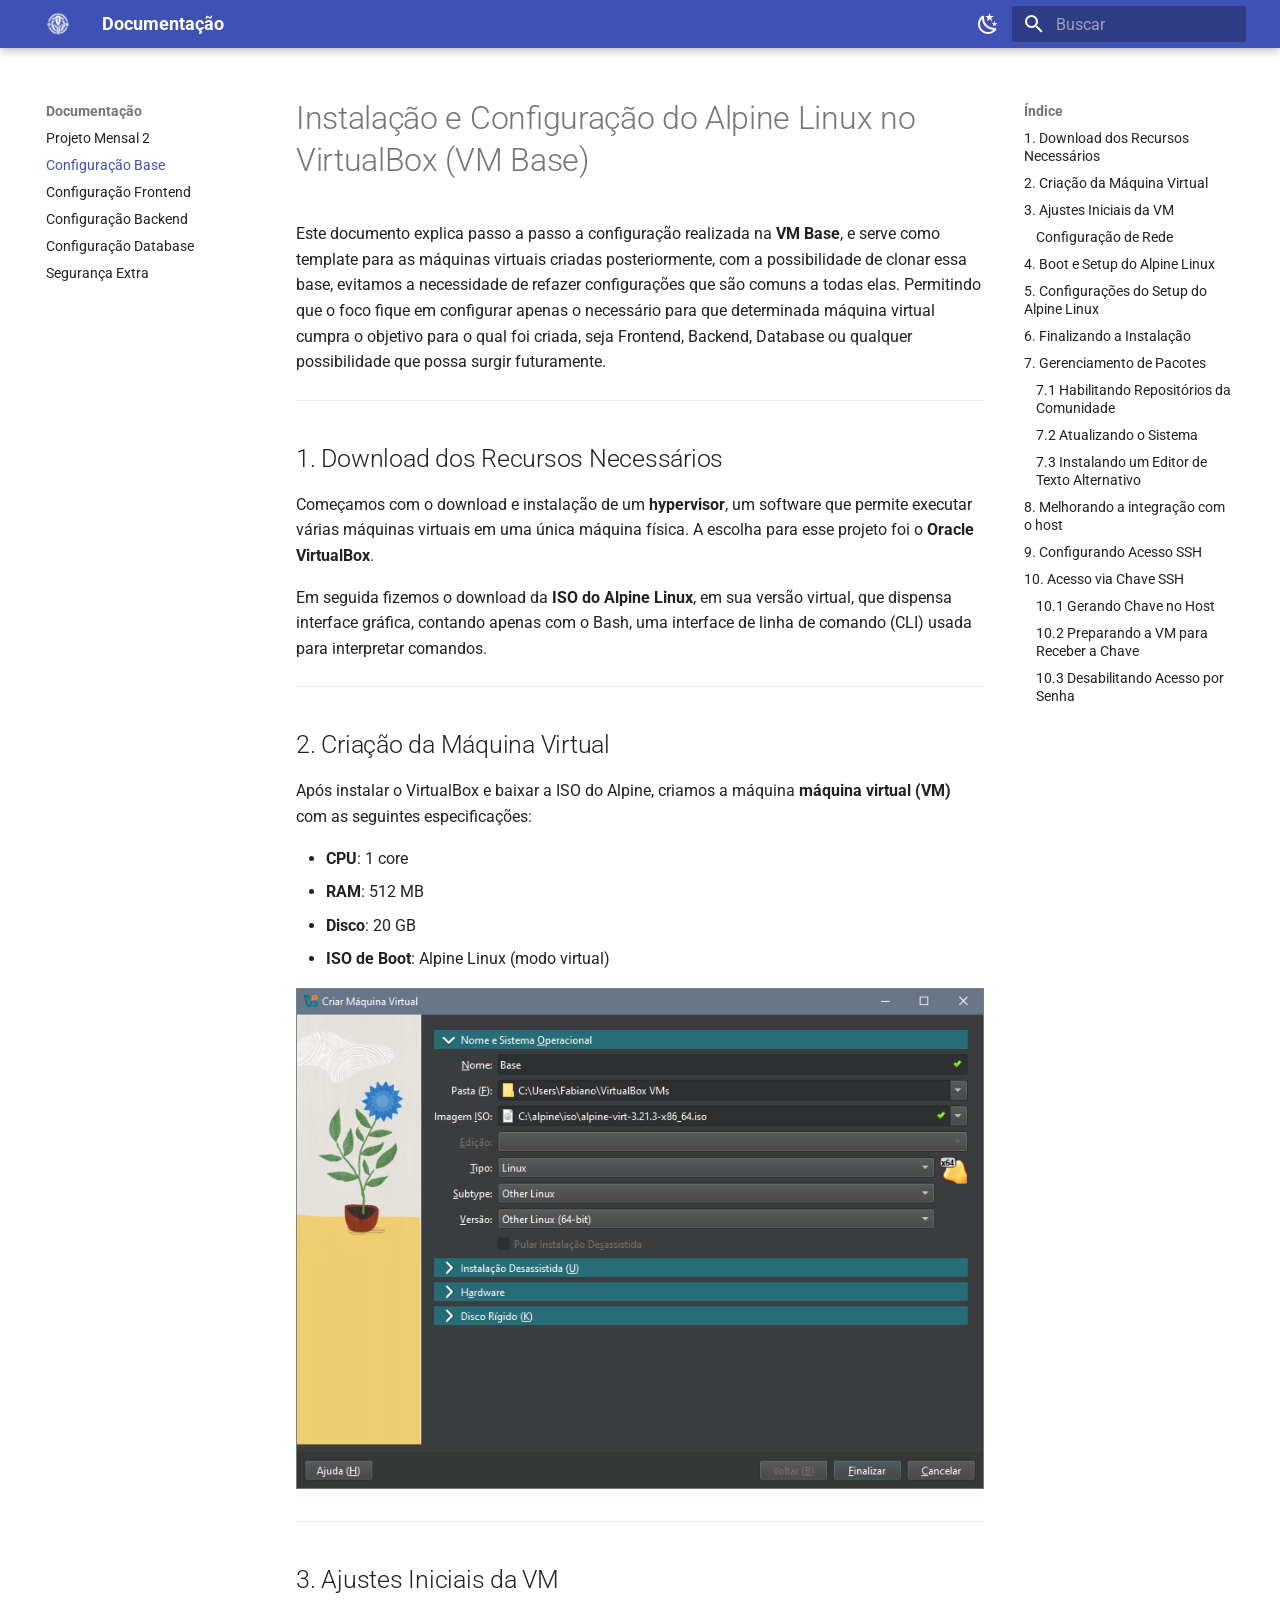
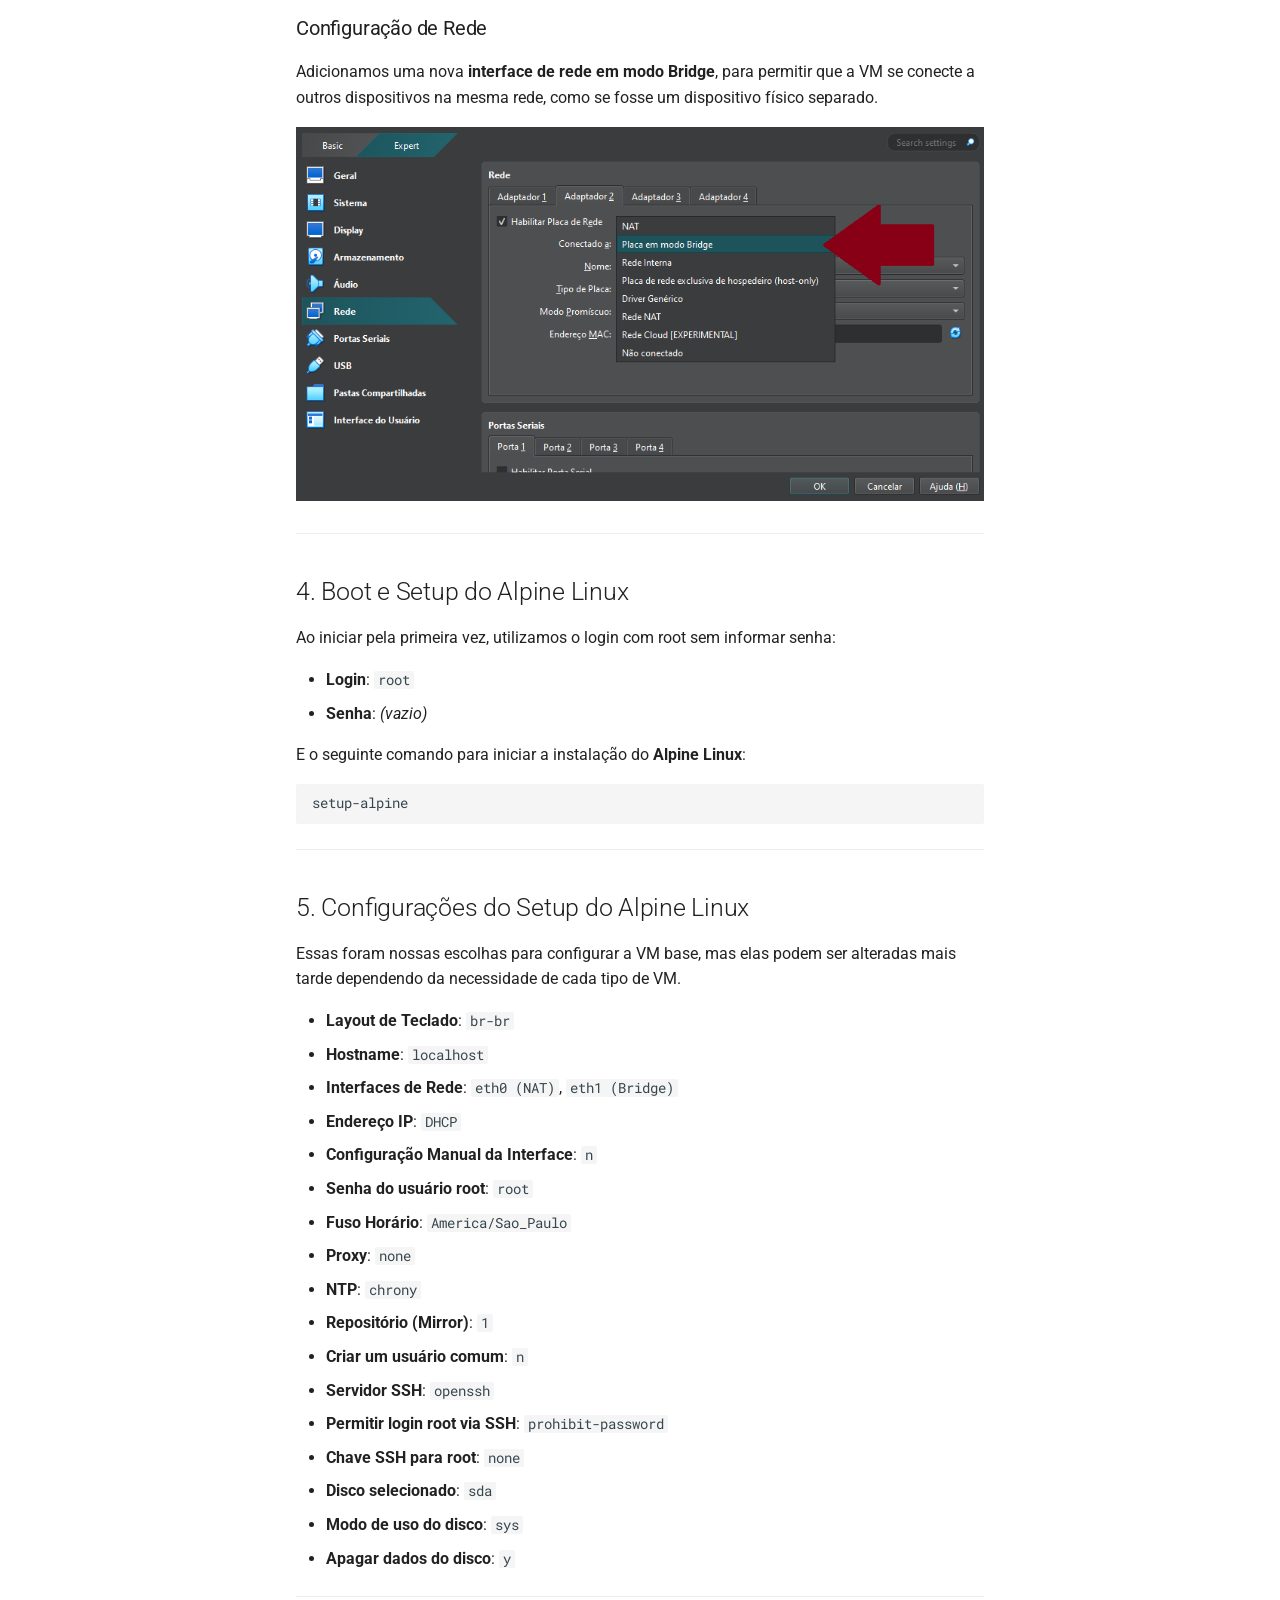
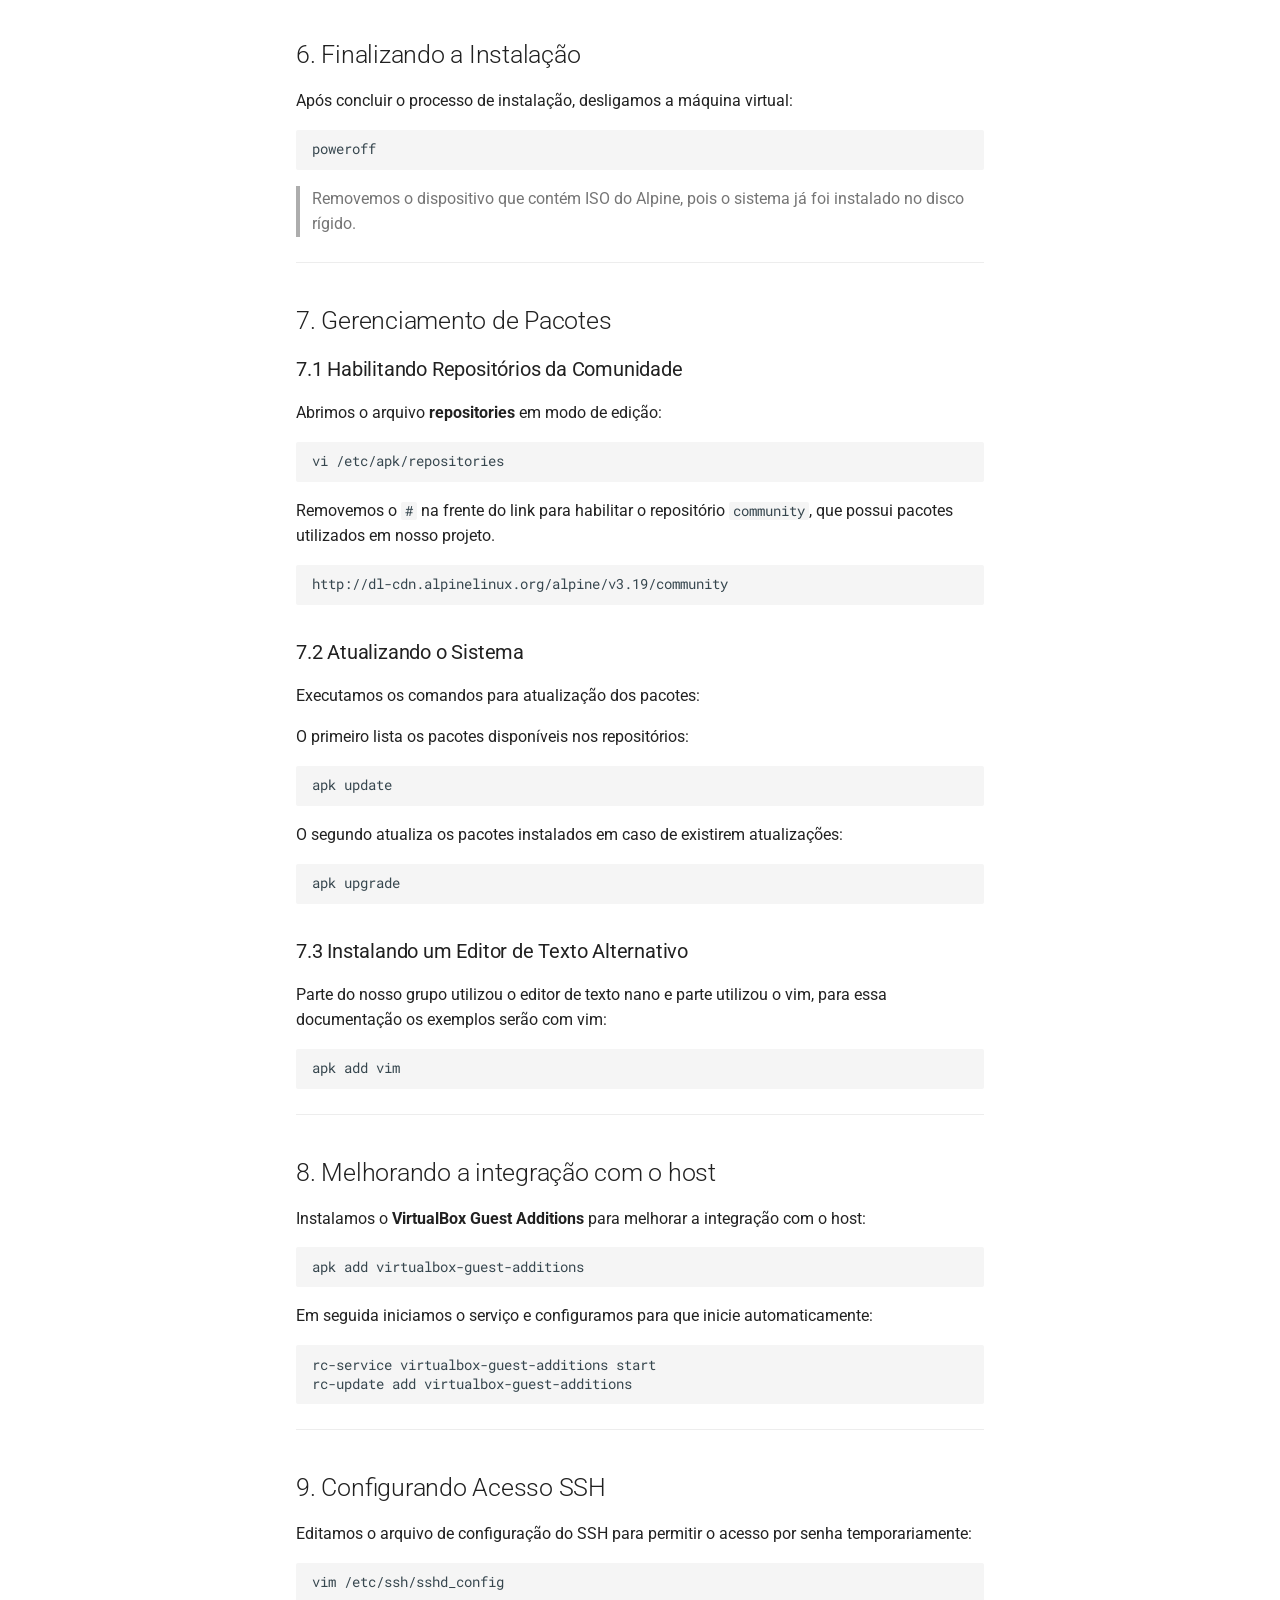
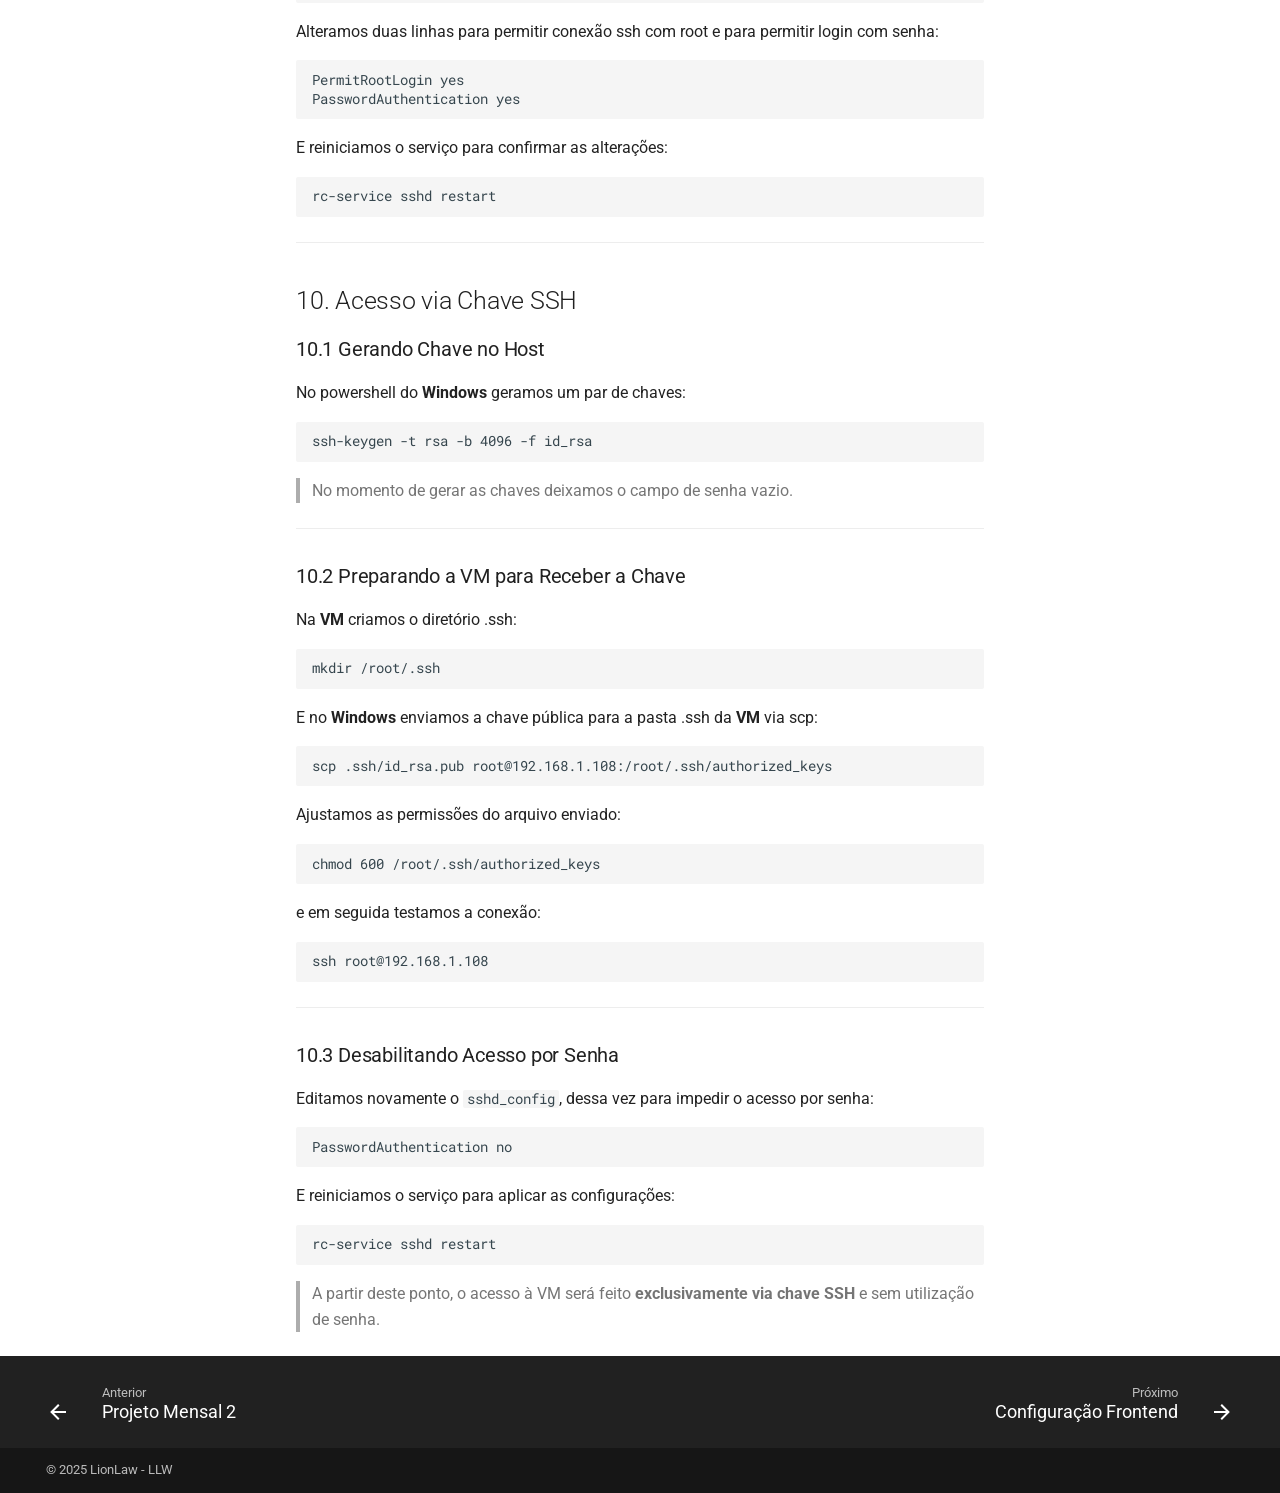
==== index.html @ 39efb11c "equipe" ====
<!doctype html>
<html lang="pt" class="no-js">
  <head>
    
      <meta charset="utf-8">
      <meta name="viewport" content="width=device-width,initial-scale=1">
      
      
      
      
        <link rel="prev" href="mensal/">
      
      
        <link rel="next" href="frontend/">
      
      
      <link rel="icon" href="llw.ico">
      <meta name="generator" content="mkdocs-1.6.1, mkdocs-material-9.6.11">
    
    
      
        <title>Documentação</title>
      
    
    
      <link rel="stylesheet" href="assets/stylesheets/main.4af4bdda.min.css">
      
        
        <link rel="stylesheet" href="assets/stylesheets/palette.06af60db.min.css">
      
      


    
    
      
    
    
      
        
        
        <link rel="preconnect" href="https://fonts.gstatic.com" crossorigin>
        <link rel="stylesheet" href="https://fonts.googleapis.com/css?family=Roboto:300,300i,400,400i,700,700i%7CRoboto+Mono:400,400i,700,700i&display=fallback">
        <style>:root{--md-text-font:"Roboto";--md-code-font:"Roboto Mono"}</style>
      
    
    
    <script>__md_scope=new URL(".",location),__md_hash=e=>[...e].reduce(((e,_)=>(e<<5)-e+_.charCodeAt(0)),0),__md_get=(e,_=localStorage,t=__md_scope)=>JSON.parse(_.getItem(t.pathname+"."+e)),__md_set=(e,_,t=localStorage,a=__md_scope)=>{try{t.setItem(a.pathname+"."+e,JSON.stringify(_))}catch(e){}}</script>
    
      

    
    
    
  </head>
  
  
    
    
      
    
    
    
    
    <body dir="ltr" data-md-color-scheme="slate" data-md-color-primary="indigo" data-md-color-accent="indigo">
  
    
    <input class="md-toggle" data-md-toggle="drawer" type="checkbox" id="__drawer" autocomplete="off">
    <input class="md-toggle" data-md-toggle="search" type="checkbox" id="__search" autocomplete="off">
    <label class="md-overlay" for="__drawer"></label>
    <div data-md-component="skip">
      
        
        <a href="#instalacao-e-configuracao-do-alpine-linux-no-virtualbox-vm-base" class="md-skip">
          Pular para conteúdo
        </a>
      
    </div>
    <div data-md-component="announce">
      
    </div>
    
    
      

  

<header class="md-header md-header--shadow" data-md-component="header">
  <nav class="md-header__inner md-grid" aria-label="Cabeçalho">
    <a href="." title="Documentação" class="md-header__button md-logo" aria-label="Documentação" data-md-component="logo">
      
  <img src="llw.ico" alt="logo">

    </a>
    <label class="md-header__button md-icon" for="__drawer">
      
      <svg xmlns="http://www.w3.org/2000/svg" viewBox="0 0 24 24"><path d="M3 6h18v2H3zm0 5h18v2H3zm0 5h18v2H3z"/></svg>
    </label>
    <div class="md-header__title" data-md-component="header-title">
      <div class="md-header__ellipsis">
        <div class="md-header__topic">
          <span class="md-ellipsis">
            Documentação
          </span>
        </div>
        <div class="md-header__topic" data-md-component="header-topic">
          <span class="md-ellipsis">
            
              Configuração Base
            
          </span>
        </div>
      </div>
    </div>
    
      
        <form class="md-header__option" data-md-component="palette">
  
    
    
    
    <input class="md-option" data-md-color-media="(prefers-color-scheme: dark)" data-md-color-scheme="slate" data-md-color-primary="indigo" data-md-color-accent="indigo"  aria-label="Modo claro"  type="radio" name="__palette" id="__palette_0">
    
      <label class="md-header__button md-icon" title="Modo claro" for="__palette_1" hidden>
        <svg xmlns="http://www.w3.org/2000/svg" viewBox="0 0 24 24"><path d="M12 7a5 5 0 0 1 5 5 5 5 0 0 1-5 5 5 5 0 0 1-5-5 5 5 0 0 1 5-5m0 2a3 3 0 0 0-3 3 3 3 0 0 0 3 3 3 3 0 0 0 3-3 3 3 0 0 0-3-3m0-7 2.39 3.42C13.65 5.15 12.84 5 12 5s-1.65.15-2.39.42zM3.34 7l4.16-.35A7.2 7.2 0 0 0 5.94 8.5c-.44.74-.69 1.5-.83 2.29zm.02 10 1.76-3.77a7.131 7.131 0 0 0 2.38 4.14zM20.65 7l-1.77 3.79a7.02 7.02 0 0 0-2.38-4.15zm-.01 10-4.14.36c.59-.51 1.12-1.14 1.54-1.86.42-.73.69-1.5.83-2.29zM12 22l-2.41-3.44c.74.27 1.55.44 2.41.44.82 0 1.63-.17 2.37-.44z"/></svg>
      </label>
    
  
    
    
    
    <input class="md-option" data-md-color-media="(prefers-color-scheme: light)" data-md-color-scheme="default" data-md-color-primary="indigo" data-md-color-accent="indigo"  aria-label="Modo escuro"  type="radio" name="__palette" id="__palette_1">
    
      <label class="md-header__button md-icon" title="Modo escuro" for="__palette_0" hidden>
        <svg xmlns="http://www.w3.org/2000/svg" viewBox="0 0 24 24"><path d="m17.75 4.09-2.53 1.94.91 3.06-2.63-1.81-2.63 1.81.91-3.06-2.53-1.94L12.44 4l1.06-3 1.06 3zm3.5 6.91-1.64 1.25.59 1.98-1.7-1.17-1.7 1.17.59-1.98L15.75 11l2.06-.05L18.5 9l.69 1.95zm-2.28 4.95c.83-.08 1.72 1.1 1.19 1.85-.32.45-.66.87-1.08 1.27C15.17 23 8.84 23 4.94 19.07c-3.91-3.9-3.91-10.24 0-14.14.4-.4.82-.76 1.27-1.08.75-.53 1.93.36 1.85 1.19-.27 2.86.69 5.83 2.89 8.02a9.96 9.96 0 0 0 8.02 2.89m-1.64 2.02a12.08 12.08 0 0 1-7.8-3.47c-2.17-2.19-3.33-5-3.49-7.82-2.81 3.14-2.7 7.96.31 10.98 3.02 3.01 7.84 3.12 10.98.31"/></svg>
      </label>
    
  
</form>
      
    
    
      <script>var palette=__md_get("__palette");if(palette&&palette.color){if("(prefers-color-scheme)"===palette.color.media){var media=matchMedia("(prefers-color-scheme: light)"),input=document.querySelector(media.matches?"[data-md-color-media='(prefers-color-scheme: light)']":"[data-md-color-media='(prefers-color-scheme: dark)']");palette.color.media=input.getAttribute("data-md-color-media"),palette.color.scheme=input.getAttribute("data-md-color-scheme"),palette.color.primary=input.getAttribute("data-md-color-primary"),palette.color.accent=input.getAttribute("data-md-color-accent")}for(var[key,value]of Object.entries(palette.color))document.body.setAttribute("data-md-color-"+key,value)}</script>
    
    
    
      
      
        <label class="md-header__button md-icon" for="__search">
          
          <svg xmlns="http://www.w3.org/2000/svg" viewBox="0 0 24 24"><path d="M9.5 3A6.5 6.5 0 0 1 16 9.5c0 1.61-.59 3.09-1.56 4.23l.27.27h.79l5 5-1.5 1.5-5-5v-.79l-.27-.27A6.52 6.52 0 0 1 9.5 16 6.5 6.5 0 0 1 3 9.5 6.5 6.5 0 0 1 9.5 3m0 2C7 5 5 7 5 9.5S7 14 9.5 14 14 12 14 9.5 12 5 9.5 5"/></svg>
        </label>
        <div class="md-search" data-md-component="search" role="dialog">
  <label class="md-search__overlay" for="__search"></label>
  <div class="md-search__inner" role="search">
    <form class="md-search__form" name="search">
      <input type="text" class="md-search__input" name="query" aria-label="Buscar" placeholder="Buscar" autocapitalize="off" autocorrect="off" autocomplete="off" spellcheck="false" data-md-component="search-query" required>
      <label class="md-search__icon md-icon" for="__search">
        
        <svg xmlns="http://www.w3.org/2000/svg" viewBox="0 0 24 24"><path d="M9.5 3A6.5 6.5 0 0 1 16 9.5c0 1.61-.59 3.09-1.56 4.23l.27.27h.79l5 5-1.5 1.5-5-5v-.79l-.27-.27A6.52 6.52 0 0 1 9.5 16 6.5 6.5 0 0 1 3 9.5 6.5 6.5 0 0 1 9.5 3m0 2C7 5 5 7 5 9.5S7 14 9.5 14 14 12 14 9.5 12 5 9.5 5"/></svg>
        
        <svg xmlns="http://www.w3.org/2000/svg" viewBox="0 0 24 24"><path d="M20 11v2H8l5.5 5.5-1.42 1.42L4.16 12l7.92-7.92L13.5 5.5 8 11z"/></svg>
      </label>
      <nav class="md-search__options" aria-label="Pesquisar">
        
          <a href="javascript:void(0)" class="md-search__icon md-icon" title="Compartilhar" aria-label="Compartilhar" data-clipboard data-clipboard-text="" data-md-component="search-share" tabindex="-1">
            
            <svg xmlns="http://www.w3.org/2000/svg" viewBox="0 0 24 24"><path d="M18 16.08c-.76 0-1.44.3-1.96.77L8.91 12.7c.05-.23.09-.46.09-.7s-.04-.47-.09-.7l7.05-4.11c.54.5 1.25.81 2.04.81a3 3 0 0 0 3-3 3 3 0 0 0-3-3 3 3 0 0 0-3 3c0 .24.04.47.09.7L8.04 9.81C7.5 9.31 6.79 9 6 9a3 3 0 0 0-3 3 3 3 0 0 0 3 3c.79 0 1.5-.31 2.04-.81l7.12 4.15c-.05.21-.08.43-.08.66 0 1.61 1.31 2.91 2.92 2.91s2.92-1.3 2.92-2.91A2.92 2.92 0 0 0 18 16.08"/></svg>
          </a>
        
        <button type="reset" class="md-search__icon md-icon" title="Limpar" aria-label="Limpar" tabindex="-1">
          
          <svg xmlns="http://www.w3.org/2000/svg" viewBox="0 0 24 24"><path d="M19 6.41 17.59 5 12 10.59 6.41 5 5 6.41 10.59 12 5 17.59 6.41 19 12 13.41 17.59 19 19 17.59 13.41 12z"/></svg>
        </button>
      </nav>
      
        <div class="md-search__suggest" data-md-component="search-suggest"></div>
      
    </form>
    <div class="md-search__output">
      <div class="md-search__scrollwrap" tabindex="0" data-md-scrollfix>
        <div class="md-search-result" data-md-component="search-result">
          <div class="md-search-result__meta">
            Inicializando busca
          </div>
          <ol class="md-search-result__list" role="presentation"></ol>
        </div>
      </div>
    </div>
  </div>
</div>
      
    
    
  </nav>
  
</header>
    
    <div class="md-container" data-md-component="container">
      
      
        
          
        
      
      <main class="md-main" data-md-component="main">
        <div class="md-main__inner md-grid">
          
            
              
              <div class="md-sidebar md-sidebar--primary" data-md-component="sidebar" data-md-type="navigation" >
                <div class="md-sidebar__scrollwrap">
                  <div class="md-sidebar__inner">
                    



<nav class="md-nav md-nav--primary" aria-label="Navegação" data-md-level="0">
  <label class="md-nav__title" for="__drawer">
    <a href="." title="Documentação" class="md-nav__button md-logo" aria-label="Documentação" data-md-component="logo">
      
  <img src="llw.ico" alt="logo">

    </a>
    Documentação
  </label>
  
  <ul class="md-nav__list" data-md-scrollfix>
    
      
      
  
  
  
  
    <li class="md-nav__item">
      <a href="mensal/" class="md-nav__link">
        
  
  
  <span class="md-ellipsis">
    Projeto Mensal 2
    
  </span>
  

      </a>
    </li>
  

    
      
      
  
  
    
  
  
  
    <li class="md-nav__item md-nav__item--active">
      
      <input class="md-nav__toggle md-toggle" type="checkbox" id="__toc">
      
      
        
      
      
        <label class="md-nav__link md-nav__link--active" for="__toc">
          
  
  
  <span class="md-ellipsis">
    Configuração Base
    
  </span>
  

          <span class="md-nav__icon md-icon"></span>
        </label>
      
      <a href="." class="md-nav__link md-nav__link--active">
        
  
  
  <span class="md-ellipsis">
    Configuração Base
    
  </span>
  

      </a>
      
        

<nav class="md-nav md-nav--secondary" aria-label="Índice">
  
  
  
    
  
  
    <label class="md-nav__title" for="__toc">
      <span class="md-nav__icon md-icon"></span>
      Índice
    </label>
    <ul class="md-nav__list" data-md-component="toc" data-md-scrollfix>
      
        <li class="md-nav__item">
  <a href="#1-download-dos-recursos-necessarios" class="md-nav__link">
    <span class="md-ellipsis">
      1. Download dos Recursos Necessários
    </span>
  </a>
  
</li>
      
        <li class="md-nav__item">
  <a href="#2-criacao-da-maquina-virtual" class="md-nav__link">
    <span class="md-ellipsis">
      2. Criação da Máquina Virtual
    </span>
  </a>
  
</li>
      
        <li class="md-nav__item">
  <a href="#3-ajustes-iniciais-da-vm" class="md-nav__link">
    <span class="md-ellipsis">
      3. Ajustes Iniciais da VM
    </span>
  </a>
  
    <nav class="md-nav" aria-label="3. Ajustes Iniciais da VM">
      <ul class="md-nav__list">
        
          <li class="md-nav__item">
  <a href="#configuracao-de-rede" class="md-nav__link">
    <span class="md-ellipsis">
      Configuração de Rede
    </span>
  </a>
  
</li>
        
      </ul>
    </nav>
  
</li>
      
        <li class="md-nav__item">
  <a href="#4-boot-e-setup-do-alpine-linux" class="md-nav__link">
    <span class="md-ellipsis">
      4. Boot e Setup do Alpine Linux
    </span>
  </a>
  
</li>
      
        <li class="md-nav__item">
  <a href="#5-configuracoes-do-setup-do-alpine-linux" class="md-nav__link">
    <span class="md-ellipsis">
      5. Configurações do Setup do Alpine Linux
    </span>
  </a>
  
</li>
      
        <li class="md-nav__item">
  <a href="#6-finalizando-a-instalacao" class="md-nav__link">
    <span class="md-ellipsis">
      6. Finalizando a Instalação
    </span>
  </a>
  
</li>
      
        <li class="md-nav__item">
  <a href="#7-gerenciamento-de-pacotes" class="md-nav__link">
    <span class="md-ellipsis">
      7. Gerenciamento de Pacotes
    </span>
  </a>
  
    <nav class="md-nav" aria-label="7. Gerenciamento de Pacotes">
      <ul class="md-nav__list">
        
          <li class="md-nav__item">
  <a href="#71-habilitando-repositorios-da-comunidade" class="md-nav__link">
    <span class="md-ellipsis">
      7.1 Habilitando Repositórios da Comunidade
    </span>
  </a>
  
</li>
        
          <li class="md-nav__item">
  <a href="#72-atualizando-o-sistema" class="md-nav__link">
    <span class="md-ellipsis">
      7.2 Atualizando o Sistema
    </span>
  </a>
  
</li>
        
          <li class="md-nav__item">
  <a href="#73-instalando-um-editor-de-texto-alternativo" class="md-nav__link">
    <span class="md-ellipsis">
      7.3 Instalando um Editor de Texto Alternativo
    </span>
  </a>
  
</li>
        
      </ul>
    </nav>
  
</li>
      
        <li class="md-nav__item">
  <a href="#8-melhorando-a-integracao-com-o-host" class="md-nav__link">
    <span class="md-ellipsis">
      8. Melhorando a integração com o host
    </span>
  </a>
  
</li>
      
        <li class="md-nav__item">
  <a href="#9-configurando-acesso-ssh" class="md-nav__link">
    <span class="md-ellipsis">
      9. Configurando Acesso SSH
    </span>
  </a>
  
</li>
      
        <li class="md-nav__item">
  <a href="#10-acesso-via-chave-ssh" class="md-nav__link">
    <span class="md-ellipsis">
      10. Acesso via Chave SSH
    </span>
  </a>
  
    <nav class="md-nav" aria-label="10. Acesso via Chave SSH">
      <ul class="md-nav__list">
        
          <li class="md-nav__item">
  <a href="#101-gerando-chave-no-host" class="md-nav__link">
    <span class="md-ellipsis">
      10.1 Gerando Chave no Host
    </span>
  </a>
  
</li>
        
          <li class="md-nav__item">
  <a href="#102-preparando-a-vm-para-receber-a-chave" class="md-nav__link">
    <span class="md-ellipsis">
      10.2 Preparando a VM para Receber a Chave
    </span>
  </a>
  
</li>
        
          <li class="md-nav__item">
  <a href="#103-desabilitando-acesso-por-senha" class="md-nav__link">
    <span class="md-ellipsis">
      10.3 Desabilitando Acesso por Senha
    </span>
  </a>
  
</li>
        
      </ul>
    </nav>
  
</li>
      
    </ul>
  
</nav>
      
    </li>
  

    
      
      
  
  
  
  
    <li class="md-nav__item">
      <a href="frontend/" class="md-nav__link">
        
  
  
  <span class="md-ellipsis">
    Configuração Frontend
    
  </span>
  

      </a>
    </li>
  

    
      
      
  
  
  
  
    <li class="md-nav__item">
      <a href="backend/" class="md-nav__link">
        
  
  
  <span class="md-ellipsis">
    Configuração Backend
    
  </span>
  

      </a>
    </li>
  

    
      
      
  
  
  
  
    <li class="md-nav__item">
      <a href="database/" class="md-nav__link">
        
  
  
  <span class="md-ellipsis">
    Configuração Database
    
  </span>
  

      </a>
    </li>
  

    
      
      
  
  
  
  
    <li class="md-nav__item">
      <a href="extra/" class="md-nav__link">
        
  
  
  <span class="md-ellipsis">
    Segurança Extra
    
  </span>
  

      </a>
    </li>
  

    
  </ul>
</nav>
                  </div>
                </div>
              </div>
            
            
              
              <div class="md-sidebar md-sidebar--secondary" data-md-component="sidebar" data-md-type="toc" >
                <div class="md-sidebar__scrollwrap">
                  <div class="md-sidebar__inner">
                    

<nav class="md-nav md-nav--secondary" aria-label="Índice">
  
  
  
    
  
  
    <label class="md-nav__title" for="__toc">
      <span class="md-nav__icon md-icon"></span>
      Índice
    </label>
    <ul class="md-nav__list" data-md-component="toc" data-md-scrollfix>
      
        <li class="md-nav__item">
  <a href="#1-download-dos-recursos-necessarios" class="md-nav__link">
    <span class="md-ellipsis">
      1. Download dos Recursos Necessários
    </span>
  </a>
  
</li>
      
        <li class="md-nav__item">
  <a href="#2-criacao-da-maquina-virtual" class="md-nav__link">
    <span class="md-ellipsis">
      2. Criação da Máquina Virtual
    </span>
  </a>
  
</li>
      
        <li class="md-nav__item">
  <a href="#3-ajustes-iniciais-da-vm" class="md-nav__link">
    <span class="md-ellipsis">
      3. Ajustes Iniciais da VM
    </span>
  </a>
  
    <nav class="md-nav" aria-label="3. Ajustes Iniciais da VM">
      <ul class="md-nav__list">
        
          <li class="md-nav__item">
  <a href="#configuracao-de-rede" class="md-nav__link">
    <span class="md-ellipsis">
      Configuração de Rede
    </span>
  </a>
  
</li>
        
      </ul>
    </nav>
  
</li>
      
        <li class="md-nav__item">
  <a href="#4-boot-e-setup-do-alpine-linux" class="md-nav__link">
    <span class="md-ellipsis">
      4. Boot e Setup do Alpine Linux
    </span>
  </a>
  
</li>
      
        <li class="md-nav__item">
  <a href="#5-configuracoes-do-setup-do-alpine-linux" class="md-nav__link">
    <span class="md-ellipsis">
      5. Configurações do Setup do Alpine Linux
    </span>
  </a>
  
</li>
      
        <li class="md-nav__item">
  <a href="#6-finalizando-a-instalacao" class="md-nav__link">
    <span class="md-ellipsis">
      6. Finalizando a Instalação
    </span>
  </a>
  
</li>
      
        <li class="md-nav__item">
  <a href="#7-gerenciamento-de-pacotes" class="md-nav__link">
    <span class="md-ellipsis">
      7. Gerenciamento de Pacotes
    </span>
  </a>
  
    <nav class="md-nav" aria-label="7. Gerenciamento de Pacotes">
      <ul class="md-nav__list">
        
          <li class="md-nav__item">
  <a href="#71-habilitando-repositorios-da-comunidade" class="md-nav__link">
    <span class="md-ellipsis">
      7.1 Habilitando Repositórios da Comunidade
    </span>
  </a>
  
</li>
        
          <li class="md-nav__item">
  <a href="#72-atualizando-o-sistema" class="md-nav__link">
    <span class="md-ellipsis">
      7.2 Atualizando o Sistema
    </span>
  </a>
  
</li>
        
          <li class="md-nav__item">
  <a href="#73-instalando-um-editor-de-texto-alternativo" class="md-nav__link">
    <span class="md-ellipsis">
      7.3 Instalando um Editor de Texto Alternativo
    </span>
  </a>
  
</li>
        
      </ul>
    </nav>
  
</li>
      
        <li class="md-nav__item">
  <a href="#8-melhorando-a-integracao-com-o-host" class="md-nav__link">
    <span class="md-ellipsis">
      8. Melhorando a integração com o host
    </span>
  </a>
  
</li>
      
        <li class="md-nav__item">
  <a href="#9-configurando-acesso-ssh" class="md-nav__link">
    <span class="md-ellipsis">
      9. Configurando Acesso SSH
    </span>
  </a>
  
</li>
      
        <li class="md-nav__item">
  <a href="#10-acesso-via-chave-ssh" class="md-nav__link">
    <span class="md-ellipsis">
      10. Acesso via Chave SSH
    </span>
  </a>
  
    <nav class="md-nav" aria-label="10. Acesso via Chave SSH">
      <ul class="md-nav__list">
        
          <li class="md-nav__item">
  <a href="#101-gerando-chave-no-host" class="md-nav__link">
    <span class="md-ellipsis">
      10.1 Gerando Chave no Host
    </span>
  </a>
  
</li>
        
          <li class="md-nav__item">
  <a href="#102-preparando-a-vm-para-receber-a-chave" class="md-nav__link">
    <span class="md-ellipsis">
      10.2 Preparando a VM para Receber a Chave
    </span>
  </a>
  
</li>
        
          <li class="md-nav__item">
  <a href="#103-desabilitando-acesso-por-senha" class="md-nav__link">
    <span class="md-ellipsis">
      10.3 Desabilitando Acesso por Senha
    </span>
  </a>
  
</li>
        
      </ul>
    </nav>
  
</li>
      
    </ul>
  
</nav>
                  </div>
                </div>
              </div>
            
          
          
            <div class="md-content" data-md-component="content">
              <article class="md-content__inner md-typeset">
                
                  



<h1 id="instalacao-e-configuracao-do-alpine-linux-no-virtualbox-vm-base">Instalação e Configuração do Alpine Linux no VirtualBox (VM Base)<a class="headerlink" href="#instalacao-e-configuracao-do-alpine-linux-no-virtualbox-vm-base" title="Permanent link">&para;</a></h1>
<p>Este documento explica passo a passo a configuração realizada na <strong>VM Base</strong>, e serve como template para as máquinas virtuais criadas posteriormente, com a possibilidade de clonar essa base, evitamos a necessidade de refazer configurações que são comuns a todas elas. Permitindo que o foco fique em configurar apenas o necessário para que determinada máquina virtual cumpra o objetivo para o qual foi criada, seja Frontend, Backend, Database ou qualquer possibilidade que possa surgir futuramente. </p>
<hr />
<h2 id="1-download-dos-recursos-necessarios">1. Download dos Recursos Necessários<a class="headerlink" href="#1-download-dos-recursos-necessarios" title="Permanent link">&para;</a></h2>
<p>Começamos com o download e instalação de um <strong>hypervisor</strong>, um software que permite executar várias máquinas virtuais em uma única máquina física. A escolha para esse projeto foi o <strong>Oracle VirtualBox</strong>.</p>
<p>Em seguida  fizemos o download da  <strong>ISO do Alpine Linux</strong>, em sua versão virtual, que dispensa interface gráfica, contando apenas com o Bash, uma interface de linha de comando (CLI) usada para interpretar comandos.</p>
<hr />
<h2 id="2-criacao-da-maquina-virtual">2. Criação da Máquina Virtual<a class="headerlink" href="#2-criacao-da-maquina-virtual" title="Permanent link">&para;</a></h2>
<p>Após instalar o VirtualBox e baixar a ISO do Alpine, criamos a máquina <strong>máquina virtual (VM)</strong> com as seguintes especificações:</p>
<ul>
<li><strong>CPU</strong>: 1 core  </li>
<li><strong>RAM</strong>: 512 MB  </li>
<li><strong>Disco</strong>: 20 GB  </li>
<li><strong>ISO de Boot</strong>: Alpine Linux (modo virtual)</li>
</ul>
<p><img alt="criar" src="images/criar.png" /></p>
<hr />
<h2 id="3-ajustes-iniciais-da-vm">3. Ajustes Iniciais da VM<a class="headerlink" href="#3-ajustes-iniciais-da-vm" title="Permanent link">&para;</a></h2>
<h3 id="configuracao-de-rede">Configuração de Rede<a class="headerlink" href="#configuracao-de-rede" title="Permanent link">&para;</a></h3>
<p>Adicionamos uma nova <strong>interface de rede em modo Bridge</strong>, para permitir que a VM se conecte a outros dispositivos na mesma rede, como se fosse um dispositivo físico separado.</p>
<p><img alt="eth1" src="images/eth1.png" /></p>
<hr />
<h2 id="4-boot-e-setup-do-alpine-linux">4. Boot e Setup do Alpine Linux<a class="headerlink" href="#4-boot-e-setup-do-alpine-linux" title="Permanent link">&para;</a></h2>
<p>Ao iniciar pela primeira vez, utilizamos o login com root sem informar senha:</p>
<ul>
<li><strong>Login</strong>: <code>root</code>  </li>
<li><strong>Senha</strong>: <em>(vazio)</em></li>
</ul>
<p>E o seguinte comando para iniciar a instalação do <strong>Alpine Linux</strong>:</p>
<div class="codehilite"><pre><span></span><code>setup-alpine
</code></pre></div>

<hr />
<h2 id="5-configuracoes-do-setup-do-alpine-linux">5. Configurações do Setup do Alpine Linux<a class="headerlink" href="#5-configuracoes-do-setup-do-alpine-linux" title="Permanent link">&para;</a></h2>
<p>Essas foram nossas escolhas para configurar a VM base, mas elas podem ser alteradas mais tarde dependendo da necessidade de cada tipo de VM.</p>
<ul>
<li><strong>Layout de Teclado</strong>: <code>br-br</code>  </li>
<li><strong>Hostname</strong>: <code>localhost</code>  </li>
<li><strong>Interfaces de Rede</strong>: <code>eth0 (NAT)</code>, <code>eth1 (Bridge)</code>  </li>
<li><strong>Endereço IP</strong>: <code>DHCP</code>  </li>
<li><strong>Configuração Manual da Interface</strong>: <code>n</code>  </li>
<li><strong>Senha do usuário root</strong>: <code>root</code>  </li>
<li><strong>Fuso Horário</strong>: <code>America/Sao_Paulo</code>  </li>
<li><strong>Proxy</strong>: <code>none</code>  </li>
<li><strong>NTP</strong>: <code>chrony</code>  </li>
<li><strong>Repositório (Mirror)</strong>: <code>1</code>  </li>
<li><strong>Criar um usuário comum</strong>: <code>n</code>  </li>
<li><strong>Servidor SSH</strong>: <code>openssh</code>  </li>
<li><strong>Permitir login root via SSH</strong>: <code>prohibit-password</code>  </li>
<li><strong>Chave SSH para root</strong>: <code>none</code>  </li>
<li><strong>Disco selecionado</strong>: <code>sda</code>  </li>
<li><strong>Modo de uso do disco</strong>: <code>sys</code>  </li>
<li><strong>Apagar dados do disco</strong>: <code>y</code></li>
</ul>
<hr />
<h2 id="6-finalizando-a-instalacao">6. Finalizando a Instalação<a class="headerlink" href="#6-finalizando-a-instalacao" title="Permanent link">&para;</a></h2>
<p>Após concluir o processo de instalação, desligamos a máquina virtual:</p>
<div class="codehilite"><pre><span></span><code>poweroff
</code></pre></div>

<blockquote>
<p>Removemos o dispositivo que contém ISO do Alpine, pois o sistema já foi instalado no disco rígido.</p>
</blockquote>
<hr />
<h2 id="7-gerenciamento-de-pacotes">7. Gerenciamento de Pacotes<a class="headerlink" href="#7-gerenciamento-de-pacotes" title="Permanent link">&para;</a></h2>
<h3 id="71-habilitando-repositorios-da-comunidade">7.1 Habilitando Repositórios da Comunidade<a class="headerlink" href="#71-habilitando-repositorios-da-comunidade" title="Permanent link">&para;</a></h3>
<p>Abrimos o arquivo <strong>repositories</strong> em modo de edição:</p>
<div class="codehilite"><pre><span></span><code>vi<span class="w"> </span>/etc/apk/repositories
</code></pre></div>

<p>Removemos o <code>#</code> na frente do link para habilitar o repositório <code>community</code>, que possui pacotes utilizados em nosso projeto.</p>
<div class="codehilite"><pre><span></span><code>http://dl-cdn.alpinelinux.org/alpine/v3.19/community
</code></pre></div>

<h3 id="72-atualizando-o-sistema">7.2 Atualizando o Sistema<a class="headerlink" href="#72-atualizando-o-sistema" title="Permanent link">&para;</a></h3>
<p>Executamos os comandos para atualização dos pacotes: </p>
<p>O primeiro lista os pacotes disponíveis nos repositórios:</p>
<div class="codehilite"><pre><span></span><code>apk<span class="w"> </span>update
</code></pre></div>

<p>O segundo atualiza os pacotes instalados em caso de existirem atualizações:</p>
<div class="codehilite"><pre><span></span><code>apk<span class="w"> </span>upgrade
</code></pre></div>

<h3 id="73-instalando-um-editor-de-texto-alternativo">7.3 Instalando um Editor de Texto Alternativo<a class="headerlink" href="#73-instalando-um-editor-de-texto-alternativo" title="Permanent link">&para;</a></h3>
<p>Parte do nosso grupo utilizou o editor de texto nano e parte utilizou o vim, para essa documentação os exemplos serão com vim: </p>
<div class="codehilite"><pre><span></span><code>apk<span class="w"> </span>add<span class="w"> </span>vim
</code></pre></div>

<hr />
<h2 id="8-melhorando-a-integracao-com-o-host">8. Melhorando a integração com o host<a class="headerlink" href="#8-melhorando-a-integracao-com-o-host" title="Permanent link">&para;</a></h2>
<p>Instalamos o  <strong>VirtualBox Guest Additions</strong> para melhorar a integração com o host:</p>
<div class="codehilite"><pre><span></span><code>apk<span class="w"> </span>add<span class="w"> </span>virtualbox-guest-additions
</code></pre></div>

<p>Em seguida iniciamos o serviço e configuramos para que inicie automaticamente:</p>
<div class="codehilite"><pre><span></span><code>rc-service<span class="w"> </span>virtualbox-guest-additions<span class="w"> </span>start
rc-update<span class="w"> </span>add<span class="w"> </span>virtualbox-guest-additions
</code></pre></div>

<hr />
<h2 id="9-configurando-acesso-ssh">9. Configurando Acesso SSH<a class="headerlink" href="#9-configurando-acesso-ssh" title="Permanent link">&para;</a></h2>
<p>Editamos o arquivo de configuração do SSH para permitir o acesso por senha temporariamente:</p>
<div class="codehilite"><pre><span></span><code>vim<span class="w"> </span>/etc/ssh/sshd_config
</code></pre></div>

<p>Alteramos duas linhas para permitir conexão ssh com root e para permitir login com senha:</p>
<div class="codehilite"><pre><span></span><code>PermitRootLogin yes
PasswordAuthentication yes
</code></pre></div>

<p>E reiniciamos o serviço para confirmar as alterações:</p>
<div class="codehilite"><pre><span></span><code>rc-service<span class="w"> </span>sshd<span class="w"> </span>restart
</code></pre></div>

<hr />
<h2 id="10-acesso-via-chave-ssh">10. Acesso via Chave SSH<a class="headerlink" href="#10-acesso-via-chave-ssh" title="Permanent link">&para;</a></h2>
<h3 id="101-gerando-chave-no-host">10.1 Gerando Chave no Host<a class="headerlink" href="#101-gerando-chave-no-host" title="Permanent link">&para;</a></h3>
<p>No powershell do <strong>Windows</strong> geramos um par de chaves:</p>
<div class="codehilite"><pre><span></span><code>ssh-keygen<span class="w"> </span>-t<span class="w"> </span>rsa<span class="w"> </span>-b<span class="w"> </span><span class="m">4096</span><span class="w"> </span>-f<span class="w"> </span>id_rsa
</code></pre></div>

<blockquote>
<p>No momento de gerar as chaves deixamos o campo de senha vazio.</p>
</blockquote>
<hr />
<h3 id="102-preparando-a-vm-para-receber-a-chave">10.2 Preparando a VM para Receber a Chave<a class="headerlink" href="#102-preparando-a-vm-para-receber-a-chave" title="Permanent link">&para;</a></h3>
<p>Na <strong>VM</strong> criamos o diretório .ssh:</p>
<div class="codehilite"><pre><span></span><code>mkdir<span class="w"> </span>/root/.ssh
</code></pre></div>

<p>E no <strong>Windows</strong> enviamos a chave pública para a pasta .ssh da <strong>VM</strong> via scp:</p>
<div class="codehilite"><pre><span></span><code>scp<span class="w"> </span>.ssh/id_rsa.pub<span class="w"> </span>root@192.168.1.108:/root/.ssh/authorized_keys
</code></pre></div>

<p>Ajustamos as permissões do arquivo enviado:</p>
<div class="codehilite"><pre><span></span><code>chmod<span class="w"> </span><span class="m">600</span><span class="w"> </span>/root/.ssh/authorized_keys
</code></pre></div>

<p>e em seguida testamos a conexão:</p>
<div class="codehilite"><pre><span></span><code>ssh<span class="w"> </span>root@192.168.1.108
</code></pre></div>

<hr />
<h3 id="103-desabilitando-acesso-por-senha">10.3 Desabilitando Acesso por Senha<a class="headerlink" href="#103-desabilitando-acesso-por-senha" title="Permanent link">&para;</a></h3>
<p>Editamos novamente o <code>sshd_config</code>, dessa vez para impedir o acesso por senha:</p>
<div class="codehilite"><pre><span></span><code>PasswordAuthentication<span class="w"> </span>no
</code></pre></div>

<p>E reiniciamos o serviço para aplicar as configurações:</p>
<div class="codehilite"><pre><span></span><code>rc-service<span class="w"> </span>sshd<span class="w"> </span>restart
</code></pre></div>

<blockquote>
<p>A partir deste ponto, o acesso à VM será feito <strong>exclusivamente via chave SSH</strong> e sem utilização de senha.</p>
</blockquote>












                
              </article>
            </div>
          
          
<script>var target=document.getElementById(location.hash.slice(1));target&&target.name&&(target.checked=target.name.startsWith("__tabbed_"))</script>
        </div>
        
      </main>
      
        <footer class="md-footer">
  
    
      
      <nav class="md-footer__inner md-grid" aria-label="Rodapé" >
        
          
          <a href="mensal/" class="md-footer__link md-footer__link--prev" aria-label="Anterior: Projeto Mensal 2">
            <div class="md-footer__button md-icon">
              
              <svg xmlns="http://www.w3.org/2000/svg" viewBox="0 0 24 24"><path d="M20 11v2H8l5.5 5.5-1.42 1.42L4.16 12l7.92-7.92L13.5 5.5 8 11z"/></svg>
            </div>
            <div class="md-footer__title">
              <span class="md-footer__direction">
                Anterior
              </span>
              <div class="md-ellipsis">
                Projeto Mensal 2
              </div>
            </div>
          </a>
        
        
          
          <a href="frontend/" class="md-footer__link md-footer__link--next" aria-label="Próximo: Configuração Frontend">
            <div class="md-footer__title">
              <span class="md-footer__direction">
                Próximo
              </span>
              <div class="md-ellipsis">
                Configuração Frontend
              </div>
            </div>
            <div class="md-footer__button md-icon">
              
              <svg xmlns="http://www.w3.org/2000/svg" viewBox="0 0 24 24"><path d="M4 11v2h12l-5.5 5.5 1.42 1.42L19.84 12l-7.92-7.92L10.5 5.5 16 11z"/></svg>
            </div>
          </a>
        
      </nav>
    
  
  <div class="md-footer-meta md-typeset">
    <div class="md-footer-meta__inner md-grid">
      <div class="md-copyright">
  
    <div class="md-copyright__highlight">
      © 2025 LionLaw - LLW
    </div>
  
  
</div>
      
    </div>
  </div>
</footer>
      
    </div>
    <div class="md-dialog" data-md-component="dialog">
      <div class="md-dialog__inner md-typeset"></div>
    </div>
    
    
    
      
      <script id="__config" type="application/json">{"base": ".", "features": ["search.suggest", "search.highlight", "search.share", "navigation.footer"], "search": "assets/javascripts/workers/search.f8cc74c7.min.js", "tags": null, "translations": {"clipboard.copied": "Copiado para \u00e1rea de transfer\u00eancia", "clipboard.copy": "Copiar para \u00e1rea de transfer\u00eancia", "search.result.more.one": "mais 1 nesta p\u00e1gina", "search.result.more.other": "# mais nesta p\u00e1gina", "search.result.none": "Nenhum documento encontrado", "search.result.one": "1 documento encontrado", "search.result.other": "# documentos encontrados", "search.result.placeholder": "Digite para iniciar a busca", "search.result.term.missing": "Ausente", "select.version": "Selecione a vers\u00e3o"}, "version": null}</script>
    
    
      <script src="assets/javascripts/bundle.c8b220af.min.js"></script>
      
    
  </body>
</html>
---- assets/stylesheets/main.4af4bdda.min.css ----
@charset "UTF-8";html{-webkit-text-size-adjust:none;-moz-text-size-adjust:none;text-size-adjust:none;box-sizing:border-box}*,:after,:before{box-sizing:inherit}@media (prefers-reduced-motion){*,:after,:before{transition:none!important}}body{margin:0}a,button,input,label{-webkit-tap-highlight-color:transparent}a{color:inherit;text-decoration:none}hr{border:0;box-sizing:initial;display:block;height:.05rem;overflow:visible;padding:0}small{font-size:80%}sub,sup{line-height:1em}img{border-style:none}table{border-collapse:initial;border-spacing:0}td,th{font-weight:400;vertical-align:top}button{background:#0000;border:0;font-family:inherit;font-size:inherit;margin:0;padding:0}input{border:0;outline:none}:root{--md-primary-fg-color:#4051b5;--md-primary-fg-color--light:#5d6cc0;--md-primary-fg-color--dark:#303fa1;--md-primary-bg-color:#fff;--md-primary-bg-color--light:#ffffffb3;--md-accent-fg-color:#526cfe;--md-accent-fg-color--transparent:#526cfe1a;--md-accent-bg-color:#fff;--md-accent-bg-color--light:#ffffffb3}[data-md-color-scheme=default]{color-scheme:light}[data-md-color-scheme=default] img[src$="#gh-dark-mode-only"],[data-md-color-scheme=default] img[src$="#only-dark"]{display:none}:root,[data-md-color-scheme=default]{--md-hue:225deg;--md-default-fg-color:#000000de;--md-default-fg-color--light:#0000008a;--md-default-fg-color--lighter:#00000052;--md-default-fg-color--lightest:#00000012;--md-default-bg-color:#fff;--md-default-bg-color--light:#ffffffb3;--md-default-bg-color--lighter:#ffffff4d;--md-default-bg-color--lightest:#ffffff1f;--md-code-fg-color:#36464e;--md-code-bg-color:#f5f5f5;--md-code-hl-color:#4287ff;--md-code-hl-color--light:#4287ff1a;--md-code-hl-number-color:#d52a2a;--md-code-hl-special-color:#db1457;--md-code-hl-function-color:#a846b9;--md-code-hl-constant-color:#6e59d9;--md-code-hl-keyword-color:#3f6ec6;--md-code-hl-string-color:#1c7d4d;--md-code-hl-name-color:var(--md-code-fg-color);--md-code-hl-operator-color:var(--md-default-fg-color--light);--md-code-hl-punctuation-color:var(--md-default-fg-color--light);--md-code-hl-comment-color:var(--md-default-fg-color--light);--md-code-hl-generic-color:var(--md-default-fg-color--light);--md-code-hl-variable-color:var(--md-default-fg-color--light);--md-typeset-color:var(--md-default-fg-color);--md-typeset-a-color:var(--md-primary-fg-color);--md-typeset-del-color:#f5503d26;--md-typeset-ins-color:#0bd57026;--md-typeset-kbd-color:#fafafa;--md-typeset-kbd-accent-color:#fff;--md-typeset-kbd-border-color:#b8b8b8;--md-typeset-mark-color:#ffff0080;--md-typeset-table-color:#0000001f;--md-typeset-table-color--light:rgba(0,0,0,.035);--md-admonition-fg-color:var(--md-default-fg-color);--md-admonition-bg-color:var(--md-default-bg-color);--md-warning-fg-color:#000000de;--md-warning-bg-color:#ff9;--md-footer-fg-color:#fff;--md-footer-fg-color--light:#ffffffb3;--md-footer-fg-color--lighter:#ffffff73;--md-footer-bg-color:#000000de;--md-footer-bg-color--dark:#00000052;--md-shadow-z1:0 0.2rem 0.5rem #0000000d,0 0 0.05rem #0000001a;--md-shadow-z2:0 0.2rem 0.5rem #0000001a,0 0 0.05rem #00000040;--md-shadow-z3:0 0.2rem 0.5rem #0003,0 0 0.05rem #00000059}.md-icon svg{fill:currentcolor;display:block;height:1.2rem;width:1.2rem}body{-webkit-font-smoothing:antialiased;-moz-osx-font-smoothing:grayscale;--md-text-font-family:var(--md-text-font,_),-apple-system,BlinkMacSystemFont,Helvetica,Arial,sans-serif;--md-code-font-family:var(--md-code-font,_),SFMono-Regular,Consolas,Menlo,monospace}aside,body,input{font-feature-settings:"kern","liga";color:var(--md-typeset-color);font-family:var(--md-text-font-family)}code,kbd,pre{font-feature-settings:"kern";font-family:var(--md-code-font-family)}:root{--md-typeset-table-sort-icon:url('data:image/svg+xml;charset=utf-8,<svg xmlns="http://www.w3.org/2000/svg" viewBox="0 0 24 24"><path d="m18 21-4-4h3V7h-3l4-4 4 4h-3v10h3M2 19v-2h10v2M2 13v-2h7v2M2 7V5h4v2z"/></svg>');--md-typeset-table-sort-icon--asc:url('data:image/svg+xml;charset=utf-8,<svg xmlns="http://www.w3.org/2000/svg" viewBox="0 0 24 24"><path d="M19 17h3l-4 4-4-4h3V3h2M2 17h10v2H2M6 5v2H2V5m0 6h7v2H2z"/></svg>');--md-typeset-table-sort-icon--desc:url('data:image/svg+xml;charset=utf-8,<svg xmlns="http://www.w3.org/2000/svg" viewBox="0 0 24 24"><path d="M19 7h3l-4-4-4 4h3v14h2M2 17h10v2H2M6 5v2H2V5m0 6h7v2H2z"/></svg>')}.md-typeset{-webkit-print-color-adjust:exact;color-adjust:exact;font-size:.8rem;line-height:1.6;overflow-wrap:break-word}@media print{.md-typeset{font-size:.68rem}}.md-typeset blockquote,.md-typeset dl,.md-typeset figure,.md-typeset ol,.md-typeset pre,.md-typeset ul{margin-bottom:1em;margin-top:1em}.md-typeset h1{color:var(--md-default-fg-color--light);font-size:2em;line-height:1.3;margin:0 0 1.25em}.md-typeset h1,.md-typeset h2{font-weight:300;letter-spacing:-.01em}.md-typeset h2{font-size:1.5625em;line-height:1.4;margin:1.6em 0 .64em}.md-typeset h3{font-size:1.25em;font-weight:400;letter-spacing:-.01em;line-height:1.5;margin:1.6em 0 .8em}.md-typeset h2+h3{margin-top:.8em}.md-typeset h4{font-weight:700;letter-spacing:-.01em;margin:1em 0}.md-typeset h5,.md-typeset h6{color:var(--md-default-fg-color--light);font-size:.8em;font-weight:700;letter-spacing:-.01em;margin:1.25em 0}.md-typeset h5{text-transform:uppercase}.md-typeset h5 code{text-transform:none}.md-typeset hr{border-bottom:.05rem solid var(--md-default-fg-color--lightest);display:flow-root;margin:1.5em 0}.md-typeset a{color:var(--md-typeset-a-color);word-break:break-word}.md-typeset a,.md-typeset a:before{transition:color 125ms}.md-typeset a:focus,.md-typeset a:hover{color:var(--md-accent-fg-color)}.md-typeset a:focus code,.md-typeset a:hover code{background-color:var(--md-accent-fg-color--transparent)}.md-typeset a code{color:currentcolor;transition:background-color 125ms}.md-typeset a.focus-visible{outline-color:var(--md-accent-fg-color);outline-offset:.2rem}.md-typeset code,.md-typeset kbd,.md-typeset pre{color:var(--md-code-fg-color);direction:ltr;font-variant-ligatures:none}@media print{.md-typeset code,.md-typeset kbd,.md-typeset pre{white-space:pre-wrap}}.md-typeset code{background-color:var(--md-code-bg-color);border-radius:.1rem;-webkit-box-decoration-break:clone;box-decoration-break:clone;font-size:.85em;padding:0 .2941176471em;word-break:break-word}.md-typeset code:not(.focus-visible){-webkit-tap-highlight-color:transparent;outline:none}.md-typeset pre{display:flow-root;line-height:1.4;position:relative}.md-typeset pre>code{-webkit-box-decoration-break:slice;box-decoration-break:slice;box-shadow:none;display:block;margin:0;outline-color:var(--md-accent-fg-color);overflow:auto;padding:.7720588235em 1.1764705882em;scrollbar-color:var(--md-default-fg-color--lighter) #0000;scrollbar-width:thin;touch-action:auto;word-break:normal}.md-typeset pre>code:hover{scrollbar-color:var(--md-accent-fg-color) #0000}.md-typeset pre>code::-webkit-scrollbar{height:.2rem;width:.2rem}.md-typeset pre>code::-webkit-scrollbar-thumb{background-color:var(--md-default-fg-color--lighter)}.md-typeset pre>code::-webkit-scrollbar-thumb:hover{background-color:var(--md-accent-fg-color)}.md-typeset kbd{background-color:var(--md-typeset-kbd-color);border-radius:.1rem;box-shadow:0 .1rem 0 .05rem var(--md-typeset-kbd-border-color),0 .1rem 0 var(--md-typeset-kbd-border-color),0 -.1rem .2rem var(--md-typeset-kbd-accent-color) inset;color:var(--md-default-fg-color);display:inline-block;font-size:.75em;padding:0 .6666666667em;vertical-align:text-top;word-break:break-word}.md-typeset mark{background-color:var(--md-typeset-mark-color);-webkit-box-decoration-break:clone;box-decoration-break:clone;color:inherit;word-break:break-word}.md-typeset abbr{border-bottom:.05rem dotted var(--md-default-fg-color--light);cursor:help;text-decoration:none}.md-typeset small{opacity:.75}[dir=ltr] .md-typeset sub,[dir=ltr] .md-typeset sup{margin-left:.078125em}[dir=rtl] .md-typeset sub,[dir=rtl] .md-typeset sup{margin-right:.078125em}[dir=ltr] .md-typeset blockquote{padding-left:.6rem}[dir=rtl] .md-typeset blockquote{padding-right:.6rem}[dir=ltr] .md-typeset blockquote{border-left:.2rem solid var(--md-default-fg-color--lighter)}[dir=rtl] .md-typeset blockquote{border-right:.2rem solid var(--md-default-fg-color--lighter)}.md-typeset blockquote{color:var(--md-default-fg-color--light);margin-left:0;margin-right:0}.md-typeset ul{list-style-type:disc}.md-typeset ul[type]{list-style-type:revert-layer}[dir=ltr] .md-typeset ol,[dir=ltr] .md-typeset ul{margin-left:.625em}[dir=rtl] .md-typeset ol,[dir=rtl] .md-typeset ul{margin-right:.625em}.md-typeset ol,.md-typeset ul{padding:0}.md-typeset ol:not([hidden]),.md-typeset ul:not([hidden]){display:flow-root}.md-typeset ol ol,.md-typeset ul ol{list-style-type:lower-alpha}.md-typeset ol ol ol,.md-typeset ul ol ol{list-style-type:lower-roman}.md-typeset ol ol ol ol,.md-typeset ul ol ol ol{list-style-type:upper-alpha}.md-typeset ol ol ol ol ol,.md-typeset ul ol ol ol ol{list-style-type:upper-roman}.md-typeset ol[type],.md-typeset ul[type]{list-style-type:revert-layer}[dir=ltr] .md-typeset ol li,[dir=ltr] .md-typeset ul li{margin-left:1.25em}[dir=rtl] .md-typeset ol li,[dir=rtl] .md-typeset ul li{margin-right:1.25em}.md-typeset ol li,.md-typeset ul li{margin-bottom:.5em}.md-typeset ol li blockquote,.md-typeset ol li p,.md-typeset ul li blockquote,.md-typeset ul li p{margin:.5em 0}.md-typeset ol li:last-child,.md-typeset ul li:last-child{margin-bottom:0}[dir=ltr] .md-typeset ol li ol,[dir=ltr] .md-typeset ol li ul,[dir=ltr] .md-typeset ul li ol,[dir=ltr] .md-typeset ul li ul{margin-left:.625em}[dir=rtl] .md-typeset ol li ol,[dir=rtl] .md-typeset ol li ul,[dir=rtl] .md-typeset ul li ol,[dir=rtl] .md-typeset ul li ul{margin-right:.625em}.md-typeset ol li ol,.md-typeset ol li ul,.md-typeset ul li ol,.md-typeset ul li ul{margin-bottom:.5em;margin-top:.5em}[dir=ltr] .md-typeset dd{margin-left:1.875em}[dir=rtl] .md-typeset dd{margin-right:1.875em}.md-typeset dd{margin-bottom:1.5em;margin-top:1em}.md-typeset img,.md-typeset svg,.md-typeset video{height:auto;max-width:100%}.md-typeset img[align=left]{margin:1em 1em 1em 0}.md-typeset img[align=right]{margin:1em 0 1em 1em}.md-typeset img[align]:only-child{margin-top:0}.md-typeset figure{display:flow-root;margin:1em auto;max-width:100%;text-align:center;width:-moz-fit-content;width:fit-content}.md-typeset figure img{display:block;margin:0 auto}.md-typeset figcaption{font-style:italic;margin:1em auto;max-width:24rem}.md-typeset iframe{max-width:100%}.md-typeset table:not([class]){background-color:var(--md-default-bg-color);border:.05rem solid var(--md-typeset-table-color);border-radius:.1rem;display:inline-block;font-size:.64rem;max-width:100%;overflow:auto;touch-action:auto}@media print{.md-typeset table:not([class]){display:table}}.md-typeset table:not([class])+*{margin-top:1.5em}.md-typeset table:not([class]) td>:first-child,.md-typeset table:not([class]) th>:first-child{margin-top:0}.md-typeset table:not([class]) td>:last-child,.md-typeset table:not([class]) th>:last-child{margin-bottom:0}.md-typeset table:not([class]) td:not([align]),.md-typeset table:not([class]) th:not([align]){text-align:left}[dir=rtl] .md-typeset table:not([class]) td:not([align]),[dir=rtl] .md-typeset table:not([class]) th:not([align]){text-align:right}.md-typeset table:not([class]) th{font-weight:700;min-width:5rem;padding:.9375em 1.25em;vertical-align:top}.md-typeset table:not([class]) td{border-top:.05rem solid var(--md-typeset-table-color);padding:.9375em 1.25em;vertical-align:top}.md-typeset table:not([class]) tbody tr{transition:background-color 125ms}.md-typeset table:not([class]) tbody tr:hover{background-color:var(--md-typeset-table-color--light);box-shadow:0 .05rem 0 var(--md-default-bg-color) inset}.md-typeset table:not([class]) a{word-break:normal}.md-typeset table th[role=columnheader]{cursor:pointer}[dir=ltr] .md-typeset table th[role=columnheader]:after{margin-left:.5em}[dir=rtl] .md-typeset table th[role=columnheader]:after{margin-right:.5em}.md-typeset table th[role=columnheader]:after{content:"";display:inline-block;height:1.2em;-webkit-mask-image:var(--md-typeset-table-sort-icon);mask-image:var(--md-typeset-table-sort-icon);-webkit-mask-repeat:no-repeat;mask-repeat:no-repeat;-webkit-mask-size:contain;mask-size:contain;transition:background-color 125ms;vertical-align:text-bottom;width:1.2em}.md-typeset table th[role=columnheader]:hover:after{background-color:var(--md-default-fg-color--lighter)}.md-typeset table th[role=columnheader][aria-sort=ascending]:after{background-color:var(--md-default-fg-color--light);-webkit-mask-image:var(--md-typeset-table-sort-icon--asc);mask-image:var(--md-typeset-table-sort-icon--asc)}.md-typeset table th[role=columnheader][aria-sort=descending]:after{background-color:var(--md-default-fg-color--light);-webkit-mask-image:var(--md-typeset-table-sort-icon--desc);mask-image:var(--md-typeset-table-sort-icon--desc)}.md-typeset__scrollwrap{margin:1em -.8rem;overflow-x:auto;touch-action:auto}.md-typeset__table{display:inline-block;margin-bottom:.5em;padding:0 .8rem}@media print{.md-typeset__table{display:block}}html .md-typeset__table table{display:table;margin:0;overflow:hidden;width:100%}@media screen and (max-width:44.984375em){.md-content__inner>pre{margin:1em -.8rem}.md-content__inner>pre code{border-radius:0}}.md-typeset .md-author{border-radius:100%;display:block;flex-shrink:0;height:1.6rem;overflow:hidden;position:relative;transition:color 125ms,transform 125ms;width:1.6rem}.md-typeset .md-author img{display:block}.md-typeset .md-author--more{background:var(--md-default-fg-color--lightest);color:var(--md-default-fg-color--lighter);font-size:.6rem;font-weight:700;line-height:1.6rem;text-align:center}.md-typeset .md-author--long{height:2.4rem;width:2.4rem}.md-typeset a.md-author{transform:scale(1)}.md-typeset a.md-author img{border-radius:100%;filter:grayscale(100%) opacity(75%);transition:filter 125ms}.md-typeset a.md-author:focus,.md-typeset a.md-author:hover{transform:scale(1.1);z-index:1}.md-typeset a.md-author:focus img,.md-typeset a.md-author:hover img{filter:grayscale(0)}.md-banner{background-color:var(--md-footer-bg-color);color:var(--md-footer-fg-color);overflow:auto}@media print{.md-banner{display:none}}.md-banner--warning{background-color:var(--md-warning-bg-color);color:var(--md-warning-fg-color)}.md-banner__inner{font-size:.7rem;margin:.6rem auto;padding:0 .8rem}[dir=ltr] .md-banner__button{float:right}[dir=rtl] .md-banner__button{float:left}.md-banner__button{color:inherit;cursor:pointer;transition:opacity .25s}.no-js .md-banner__button{display:none}.md-banner__button:hover{opacity:.7}html{font-size:125%;height:100%;overflow-x:hidden}@media screen and (min-width:100em){html{font-size:137.5%}}@media screen and (min-width:125em){html{font-size:150%}}body{background-color:var(--md-default-bg-color);display:flex;flex-direction:column;font-size:.5rem;min-height:100%;position:relative;width:100%}@media print{body{display:block}}@media screen and (max-width:59.984375em){body[data-md-scrolllock]{position:fixed}}.md-grid{margin-left:auto;margin-right:auto;max-width:61rem}.md-container{display:flex;flex-direction:column;flex-grow:1}@media print{.md-container{display:block}}.md-main{flex-grow:1}.md-main__inner{display:flex;height:100%;margin-top:1.5rem}.md-ellipsis{overflow:hidden;text-overflow:ellipsis}.md-toggle{display:none}.md-option{height:0;opacity:0;position:absolute;width:0}.md-option:checked+label:not([hidden]){display:block}.md-option.focus-visible+label{outline-color:var(--md-accent-fg-color);outline-style:auto}.md-skip{background-color:var(--md-default-fg-color);border-radius:.1rem;color:var(--md-default-bg-color);font-size:.64rem;margin:.5rem;opacity:0;outline-color:var(--md-accent-fg-color);padding:.3rem .5rem;position:fixed;transform:translateY(.4rem);z-index:-1}.md-skip:focus{opacity:1;transform:translateY(0);transition:transform .25s cubic-bezier(.4,0,.2,1),opacity 175ms 75ms;z-index:10}@page{margin:25mm}:root{--md-clipboard-icon:url('data:image/svg+xml;charset=utf-8,<svg xmlns="http://www.w3.org/2000/svg" viewBox="0 0 24 24"><path d="M19 21H8V7h11m0-2H8a2 2 0 0 0-2 2v14a2 2 0 0 0 2 2h11a2 2 0 0 0 2-2V7a2 2 0 0 0-2-2m-3-4H4a2 2 0 0 0-2 2v14h2V3h12z"/></svg>')}.md-clipboard{border-radius:.1rem;color:var(--md-default-fg-color--lightest);cursor:pointer;height:1.5em;outline-color:var(--md-accent-fg-color);outline-offset:.1rem;position:absolute;right:.5em;top:.5em;transition:color .25s;width:1.5em;z-index:1}@media print{.md-clipboard{display:none}}.md-clipboard:not(.focus-visible){-webkit-tap-highlight-color:transparent;outline:none}:hover>.md-clipboard{color:var(--md-default-fg-color--light)}.md-clipboard:focus,.md-clipboard:hover{color:var(--md-accent-fg-color)}.md-clipboard:after{background-color:currentcolor;content:"";display:block;height:1.125em;margin:0 auto;-webkit-mask-image:var(--md-clipboard-icon);mask-image:var(--md-clipboard-icon);-webkit-mask-position:center;mask-position:center;-webkit-mask-repeat:no-repeat;mask-repeat:no-repeat;-webkit-mask-size:contain;mask-size:contain;width:1.125em}.md-clipboard--inline{cursor:pointer}.md-clipboard--inline code{transition:color .25s,background-color .25s}.md-clipboard--inline:focus code,.md-clipboard--inline:hover code{background-color:var(--md-accent-fg-color--transparent);color:var(--md-accent-fg-color)}.md-typeset .md-code__content{display:grid}@keyframes consent{0%{opacity:0;transform:translateY(100%)}to{opacity:1;transform:translateY(0)}}@keyframes overlay{0%{opacity:0}to{opacity:1}}.md-consent__overlay{animation:overlay .25s both;-webkit-backdrop-filter:blur(.1rem);backdrop-filter:blur(.1rem);background-color:#0000008a;height:100%;opacity:1;position:fixed;top:0;width:100%;z-index:5}.md-consent__inner{animation:consent .5s cubic-bezier(.1,.7,.1,1) both;background-color:var(--md-default-bg-color);border:0;border-radius:.1rem;bottom:0;box-shadow:0 0 .2rem #0000001a,0 .2rem .4rem #0003;max-height:100%;overflow:auto;padding:0;position:fixed;width:100%;z-index:5}.md-consent__form{padding:.8rem}.md-consent__settings{display:none;margin:1em 0}input:checked+.md-consent__settings{display:block}.md-consent__controls{margin-bottom:.8rem}.md-typeset .md-consent__controls .md-button{display:inline}@media screen and (max-width:44.984375em){.md-typeset .md-consent__controls .md-button{display:block;margin-top:.4rem;text-align:center;width:100%}}.md-consent label{cursor:pointer}.md-content{flex-grow:1;min-width:0}.md-content__inner{margin:0 .8rem 1.2rem;padding-top:.6rem}@media screen and (min-width:76.25em){[dir=ltr] .md-sidebar--primary:not([hidden])~.md-content>.md-content__inner{margin-left:1.2rem}[dir=ltr] .md-sidebar--secondary:not([hidden])~.md-content>.md-content__inner,[dir=rtl] .md-sidebar--primary:not([hidden])~.md-content>.md-content__inner{margin-right:1.2rem}[dir=rtl] .md-sidebar--secondary:not([hidden])~.md-content>.md-content__inner{margin-left:1.2rem}}.md-content__inner:before{content:"";display:block;height:.4rem}.md-content__inner>:last-child{margin-bottom:0}[dir=ltr] .md-content__button{float:right}[dir=rtl] .md-content__button{float:left}[dir=ltr] .md-content__button{margin-left:.4rem}[dir=rtl] .md-content__button{margin-right:.4rem}.md-content__button{margin:.4rem 0;padding:0}@media print{.md-content__button{display:none}}.md-typeset .md-content__button{color:var(--md-default-fg-color--lighter)}.md-content__button svg{display:inline;vertical-align:top}[dir=rtl] .md-content__button svg{transform:scaleX(-1)}[dir=ltr] .md-dialog{right:.8rem}[dir=rtl] .md-dialog{left:.8rem}.md-dialog{background-color:var(--md-default-fg-color);border-radius:.1rem;bottom:.8rem;box-shadow:var(--md-shadow-z3);min-width:11.1rem;opacity:0;padding:.4rem .6rem;pointer-events:none;position:fixed;transform:translateY(100%);transition:transform 0ms .4s,opacity .4s;z-index:4}@media print{.md-dialog{display:none}}.md-dialog--active{opacity:1;pointer-events:auto;transform:translateY(0);transition:transform .4s cubic-bezier(.075,.85,.175,1),opacity .4s}.md-dialog__inner{color:var(--md-default-bg-color);font-size:.7rem}.md-feedback{margin:2em 0 1em;text-align:center}.md-feedback fieldset{border:none;margin:0;padding:0}.md-feedback__title{font-weight:700;margin:1em auto}.md-feedback__inner{position:relative}.md-feedback__list{display:flex;flex-wrap:wrap;place-content:baseline center;position:relative}.md-feedback__list:hover .md-icon:not(:disabled){color:var(--md-default-fg-color--lighter)}:disabled .md-feedback__list{min-height:1.8rem}.md-feedback__icon{color:var(--md-default-fg-color--light);cursor:pointer;flex-shrink:0;margin:0 .1rem;transition:color 125ms}.md-feedback__icon:not(:disabled).md-icon:hover{color:var(--md-accent-fg-color)}.md-feedback__icon:disabled{color:var(--md-default-fg-color--lightest);pointer-events:none}.md-feedback__note{opacity:0;position:relative;transform:translateY(.4rem);transition:transform .4s cubic-bezier(.1,.7,.1,1),opacity .15s}.md-feedback__note>*{margin:0 auto;max-width:16rem}:disabled .md-feedback__note{opacity:1;transform:translateY(0)}@media print{.md-feedback{display:none}}.md-footer{background-color:var(--md-footer-bg-color);color:var(--md-footer-fg-color)}@media print{.md-footer{display:none}}.md-footer__inner{justify-content:space-between;overflow:auto;padding:.2rem}.md-footer__inner:not([hidden]){display:flex}.md-footer__link{align-items:end;display:flex;flex-grow:0.01;margin-bottom:.4rem;margin-top:1rem;max-width:100%;outline-color:var(--md-accent-fg-color);overflow:hidden;transition:opacity .25s}.md-footer__link:focus,.md-footer__link:hover{opacity:.7}[dir=rtl] .md-footer__link svg{transform:scaleX(-1)}@media screen and (max-width:44.984375em){.md-footer__link--prev{flex-shrink:0}.md-footer__link--prev .md-footer__title{display:none}}[dir=ltr] .md-footer__link--next{margin-left:auto}[dir=rtl] .md-footer__link--next{margin-right:auto}.md-footer__link--next{text-align:right}[dir=rtl] .md-footer__link--next{text-align:left}.md-footer__title{flex-grow:1;font-size:.9rem;margin-bottom:.7rem;max-width:calc(100% - 2.4rem);padding:0 1rem;white-space:nowrap}.md-footer__button{margin:.2rem;padding:.4rem}.md-footer__direction{font-size:.64rem;opacity:.7}.md-footer-meta{background-color:var(--md-footer-bg-color--dark)}.md-footer-meta__inner{display:flex;flex-wrap:wrap;justify-content:space-between;padding:.2rem}html .md-footer-meta.md-typeset a{color:var(--md-footer-fg-color--light)}html .md-footer-meta.md-typeset a:focus,html .md-footer-meta.md-typeset a:hover{color:var(--md-footer-fg-color)}.md-copyright{color:var(--md-footer-fg-color--lighter);font-size:.64rem;margin:auto .6rem;padding:.4rem 0;width:100%}@media screen and (min-width:45em){.md-copyright{width:auto}}.md-copyright__highlight{color:var(--md-footer-fg-color--light)}.md-social{display:inline-flex;gap:.2rem;margin:0 .4rem;padding:.2rem 0 .6rem}@media screen and (min-width:45em){.md-social{padding:.6rem 0}}.md-social__link{display:inline-block;height:1.6rem;text-align:center;width:1.6rem}.md-social__link:before{line-height:1.9}.md-social__link svg{fill:currentcolor;max-height:.8rem;vertical-align:-25%}.md-typeset .md-button{border:.1rem solid;border-radius:.1rem;color:var(--md-primary-fg-color);cursor:pointer;display:inline-block;font-weight:700;padding:.625em 2em;transition:color 125ms,background-color 125ms,border-color 125ms}.md-typeset .md-button--primary{background-color:var(--md-primary-fg-color);border-color:var(--md-primary-fg-color);color:var(--md-primary-bg-color)}.md-typeset .md-button:focus,.md-typeset .md-button:hover{background-color:var(--md-accent-fg-color);border-color:var(--md-accent-fg-color);color:var(--md-accent-bg-color)}[dir=ltr] .md-typeset .md-input{border-top-left-radius:.1rem}[dir=ltr] .md-typeset .md-input,[dir=rtl] .md-typeset .md-input{border-top-right-radius:.1rem}[dir=rtl] .md-typeset .md-input{border-top-left-radius:.1rem}.md-typeset .md-input{border-bottom:.1rem solid var(--md-default-fg-color--lighter);box-shadow:var(--md-shadow-z1);font-size:.8rem;height:1.8rem;padding:0 .6rem;transition:border .25s,box-shadow .25s}.md-typeset .md-input:focus,.md-typeset .md-input:hover{border-bottom-color:var(--md-accent-fg-color);box-shadow:var(--md-shadow-z2)}.md-typeset .md-input--stretch{width:100%}.md-header{background-color:var(--md-primary-fg-color);box-shadow:0 0 .2rem #0000,0 .2rem .4rem #0000;color:var(--md-primary-bg-color);display:block;left:0;position:sticky;right:0;top:0;z-index:4}@media print{.md-header{display:none}}.md-header[hidden]{transform:translateY(-100%);transition:transform .25s cubic-bezier(.8,0,.6,1),box-shadow .25s}.md-header--shadow{box-shadow:0 0 .2rem #0000001a,0 .2rem .4rem #0003;transition:transform .25s cubic-bezier(.1,.7,.1,1),box-shadow .25s}.md-header__inner{align-items:center;display:flex;padding:0 .2rem}.md-header__button{color:currentcolor;cursor:pointer;margin:.2rem;outline-color:var(--md-accent-fg-color);padding:.4rem;position:relative;transition:opacity .25s;vertical-align:middle;z-index:1}.md-header__button:hover{opacity:.7}.md-header__button:not([hidden]){display:inline-block}.md-header__button:not(.focus-visible){-webkit-tap-highlight-color:transparent;outline:none}.md-header__button.md-logo{margin:.2rem;padding:.4rem}@media screen and (max-width:76.234375em){.md-header__button.md-logo{display:none}}.md-header__button.md-logo img,.md-header__button.md-logo svg{fill:currentcolor;display:block;height:1.2rem;width:auto}@media screen and (min-width:60em){.md-header__button[for=__search]{display:none}}.no-js .md-header__button[for=__search]{display:none}[dir=rtl] .md-header__button[for=__search] svg{transform:scaleX(-1)}@media screen and (min-width:76.25em){.md-header__button[for=__drawer]{display:none}}.md-header__topic{display:flex;max-width:100%;position:absolute;transition:transform .4s cubic-bezier(.1,.7,.1,1),opacity .15s;white-space:nowrap}.md-header__topic+.md-header__topic{opacity:0;pointer-events:none;transform:translateX(1.25rem);transition:transform .4s cubic-bezier(1,.7,.1,.1),opacity .15s;z-index:-1}[dir=rtl] .md-header__topic+.md-header__topic{transform:translateX(-1.25rem)}.md-header__topic:first-child{font-weight:700}[dir=ltr] .md-header__title{margin-left:1rem;margin-right:.4rem}[dir=rtl] .md-header__title{margin-left:.4rem;margin-right:1rem}.md-header__title{flex-grow:1;font-size:.9rem;height:2.4rem;line-height:2.4rem}.md-header__title--active .md-header__topic{opacity:0;pointer-events:none;transform:translateX(-1.25rem);transition:transform .4s cubic-bezier(1,.7,.1,.1),opacity .15s;z-index:-1}[dir=rtl] .md-header__title--active .md-header__topic{transform:translateX(1.25rem)}.md-header__title--active .md-header__topic+.md-header__topic{opacity:1;pointer-events:auto;transform:translateX(0);transition:transform .4s cubic-bezier(.1,.7,.1,1),opacity .15s;z-index:0}.md-header__title>.md-header__ellipsis{height:100%;position:relative;width:100%}.md-header__option{display:flex;flex-shrink:0;max-width:100%;transition:max-width 0ms .25s,opacity .25s .25s;white-space:nowrap}[data-md-toggle=search]:checked~.md-header .md-header__option{max-width:0;opacity:0;transition:max-width 0ms,opacity 0ms}.md-header__option>input{bottom:0}.md-header__source{display:none}@media screen and (min-width:60em){[dir=ltr] .md-header__source{margin-left:1rem}[dir=rtl] .md-header__source{margin-right:1rem}.md-header__source{display:block;max-width:11.7rem;width:11.7rem}}@media screen and (min-width:76.25em){[dir=ltr] .md-header__source{margin-left:1.4rem}[dir=rtl] .md-header__source{margin-right:1.4rem}}.md-meta{color:var(--md-default-fg-color--light);font-size:.7rem;line-height:1.3}.md-meta__list{display:inline-flex;flex-wrap:wrap;list-style:none;margin:0;padding:0}.md-meta__item:not(:last-child):after{content:"·";margin-left:.2rem;margin-right:.2rem}.md-meta__link{color:var(--md-typeset-a-color)}.md-meta__link:focus,.md-meta__link:hover{color:var(--md-accent-fg-color)}.md-draft{background-color:#ff1744;border-radius:.125em;color:#fff;display:inline-block;font-weight:700;padding-left:.5714285714em;padding-right:.5714285714em}:root{--md-nav-icon--prev:url('data:image/svg+xml;charset=utf-8,<svg xmlns="http://www.w3.org/2000/svg" viewBox="0 0 24 24"><path d="M20 11v2H8l5.5 5.5-1.42 1.42L4.16 12l7.92-7.92L13.5 5.5 8 11z"/></svg>');--md-nav-icon--next:url('data:image/svg+xml;charset=utf-8,<svg xmlns="http://www.w3.org/2000/svg" viewBox="0 0 24 24"><path d="M8.59 16.58 13.17 12 8.59 7.41 10 6l6 6-6 6z"/></svg>');--md-toc-icon:url('data:image/svg+xml;charset=utf-8,<svg xmlns="http://www.w3.org/2000/svg" viewBox="0 0 24 24"><path d="M3 9h14V7H3zm0 4h14v-2H3zm0 4h14v-2H3zm16 0h2v-2h-2zm0-10v2h2V7zm0 6h2v-2h-2z"/></svg>')}.md-nav{font-size:.7rem;line-height:1.3}.md-nav__title{color:var(--md-default-fg-color--light);display:block;font-weight:700;overflow:hidden;padding:0 .6rem;text-overflow:ellipsis}.md-nav__title .md-nav__button{display:none}.md-nav__title .md-nav__button img{height:100%;width:auto}.md-nav__title .md-nav__button.md-logo img,.md-nav__title .md-nav__button.md-logo svg{fill:currentcolor;display:block;height:2.4rem;max-width:100%;object-fit:contain;width:auto}.md-nav__list{list-style:none;margin:0;padding:0}.md-nav__link{align-items:flex-start;display:flex;gap:.4rem;margin-top:.625em;scroll-snap-align:start;transition:color 125ms}.md-nav__link--passed{color:var(--md-default-fg-color--light)}.md-nav__item .md-nav__link--active,.md-nav__item .md-nav__link--active code{color:var(--md-typeset-a-color)}.md-nav__link .md-ellipsis{position:relative}[dir=ltr] .md-nav__link .md-icon:last-child{margin-left:auto}[dir=rtl] .md-nav__link .md-icon:last-child{margin-right:auto}.md-nav__link svg{fill:currentcolor;flex-shrink:0;height:1.3em;position:relative}.md-nav__link[for]:focus,.md-nav__link[for]:hover,.md-nav__link[href]:focus,.md-nav__link[href]:hover{color:var(--md-accent-fg-color);cursor:pointer}.md-nav__link.focus-visible{outline-color:var(--md-accent-fg-color);outline-offset:.2rem}.md-nav--primary .md-nav__link[for=__toc]{display:none}.md-nav--primary .md-nav__link[for=__toc] .md-icon:after{background-color:currentcolor;display:block;height:100%;-webkit-mask-image:var(--md-toc-icon);mask-image:var(--md-toc-icon);width:100%}.md-nav--primary .md-nav__link[for=__toc]~.md-nav{display:none}.md-nav__container>.md-nav__link{margin-top:0}.md-nav__container>.md-nav__link:first-child{flex-grow:1;min-width:0}.md-nav__icon{flex-shrink:0}.md-nav__source{display:none}@media screen and (max-width:76.234375em){.md-nav--primary,.md-nav--primary .md-nav{background-color:var(--md-default-bg-color);display:flex;flex-direction:column;height:100%;left:0;position:absolute;right:0;top:0;z-index:1}.md-nav--primary .md-nav__item,.md-nav--primary .md-nav__title{font-size:.8rem;line-height:1.5}.md-nav--primary .md-nav__title{background-color:var(--md-default-fg-color--lightest);color:var(--md-default-fg-color--light);cursor:pointer;height:5.6rem;line-height:2.4rem;padding:3rem .8rem .2rem;position:relative;white-space:nowrap}[dir=ltr] .md-nav--primary .md-nav__title .md-nav__icon{left:.4rem}[dir=rtl] .md-nav--primary .md-nav__title .md-nav__icon{right:.4rem}.md-nav--primary .md-nav__title .md-nav__icon{display:block;height:1.2rem;margin:.2rem;position:absolute;top:.4rem;width:1.2rem}.md-nav--primary .md-nav__title .md-nav__icon:after{background-color:currentcolor;content:"";display:block;height:100%;-webkit-mask-image:var(--md-nav-icon--prev);mask-image:var(--md-nav-icon--prev);-webkit-mask-position:center;mask-position:center;-webkit-mask-repeat:no-repeat;mask-repeat:no-repeat;-webkit-mask-size:contain;mask-size:contain;width:100%}.md-nav--primary .md-nav__title~.md-nav__list{background-color:var(--md-default-bg-color);box-shadow:0 .05rem 0 var(--md-default-fg-color--lightest) inset;overflow-y:auto;scroll-snap-type:y mandatory;touch-action:pan-y}.md-nav--primary .md-nav__title~.md-nav__list>:first-child{border-top:0}.md-nav--primary .md-nav__title[for=__drawer]{background-color:var(--md-primary-fg-color);color:var(--md-primary-bg-color);font-weight:700}.md-nav--primary .md-nav__title .md-logo{display:block;left:.2rem;margin:.2rem;padding:.4rem;position:absolute;right:.2rem;top:.2rem}.md-nav--primary .md-nav__list{flex:1}.md-nav--primary .md-nav__item{border-top:.05rem solid var(--md-default-fg-color--lightest)}.md-nav--primary .md-nav__item--active>.md-nav__link{color:var(--md-typeset-a-color)}.md-nav--primary .md-nav__item--active>.md-nav__link:focus,.md-nav--primary .md-nav__item--active>.md-nav__link:hover{color:var(--md-accent-fg-color)}.md-nav--primary .md-nav__link{margin-top:0;padding:.6rem .8rem}.md-nav--primary .md-nav__link svg{margin-top:.1em}.md-nav--primary .md-nav__link>.md-nav__link{padding:0}[dir=ltr] .md-nav--primary .md-nav__link .md-nav__icon{margin-right:-.2rem}[dir=rtl] .md-nav--primary .md-nav__link .md-nav__icon{margin-left:-.2rem}.md-nav--primary .md-nav__link .md-nav__icon{font-size:1.2rem;height:1.2rem;width:1.2rem}.md-nav--primary .md-nav__link .md-nav__icon:after{background-color:currentcolor;content:"";display:block;height:100%;-webkit-mask-image:var(--md-nav-icon--next);mask-image:var(--md-nav-icon--next);-webkit-mask-position:center;mask-position:center;-webkit-mask-repeat:no-repeat;mask-repeat:no-repeat;-webkit-mask-size:contain;mask-size:contain;width:100%}[dir=rtl] .md-nav--primary .md-nav__icon:after{transform:scale(-1)}.md-nav--primary .md-nav--secondary .md-nav{background-color:initial;position:static}[dir=ltr] .md-nav--primary .md-nav--secondary .md-nav .md-nav__link{padding-left:1.4rem}[dir=rtl] .md-nav--primary .md-nav--secondary .md-nav .md-nav__link{padding-right:1.4rem}[dir=ltr] .md-nav--primary .md-nav--secondary .md-nav .md-nav .md-nav__link{padding-left:2rem}[dir=rtl] .md-nav--primary .md-nav--secondary .md-nav .md-nav .md-nav__link{padding-right:2rem}[dir=ltr] .md-nav--primary .md-nav--secondary .md-nav .md-nav .md-nav .md-nav__link{padding-left:2.6rem}[dir=rtl] .md-nav--primary .md-nav--secondary .md-nav .md-nav .md-nav .md-nav__link{padding-right:2.6rem}[dir=ltr] .md-nav--primary .md-nav--secondary .md-nav .md-nav .md-nav .md-nav .md-nav__link{padding-left:3.2rem}[dir=rtl] .md-nav--primary .md-nav--secondary .md-nav .md-nav .md-nav .md-nav .md-nav__link{padding-right:3.2rem}.md-nav--secondary{background-color:initial}.md-nav__toggle~.md-nav{display:flex;opacity:0;transform:translateX(100%);transition:transform .25s cubic-bezier(.8,0,.6,1),opacity 125ms 50ms}[dir=rtl] .md-nav__toggle~.md-nav{transform:translateX(-100%)}.md-nav__toggle:checked~.md-nav{opacity:1;transform:translateX(0);transition:transform .25s cubic-bezier(.4,0,.2,1),opacity 125ms 125ms}.md-nav__toggle:checked~.md-nav>.md-nav__list{-webkit-backface-visibility:hidden;backface-visibility:hidden}}@media screen and (max-width:59.984375em){.md-nav--primary .md-nav__link[for=__toc]{display:flex}.md-nav--primary .md-nav__link[for=__toc] .md-icon:after{content:""}.md-nav--primary .md-nav__link[for=__toc]+.md-nav__link{display:none}.md-nav--primary .md-nav__link[for=__toc]~.md-nav{display:flex}.md-nav__source{background-color:var(--md-primary-fg-color--dark);color:var(--md-primary-bg-color);display:block;padding:0 .2rem}}@media screen and (min-width:60em) and (max-width:76.234375em){.md-nav--integrated .md-nav__link[for=__toc]{display:flex}.md-nav--integrated .md-nav__link[for=__toc] .md-icon:after{content:""}.md-nav--integrated .md-nav__link[for=__toc]+.md-nav__link{display:none}.md-nav--integrated .md-nav__link[for=__toc]~.md-nav{display:flex}}@media screen and (min-width:60em){.md-nav{margin-bottom:-.4rem}.md-nav--secondary .md-nav__title{background:var(--md-default-bg-color);box-shadow:0 0 .4rem .4rem var(--md-default-bg-color);position:sticky;top:0;z-index:1}.md-nav--secondary .md-nav__title[for=__toc]{scroll-snap-align:start}.md-nav--secondary .md-nav__title .md-nav__icon{display:none}[dir=ltr] .md-nav--secondary .md-nav__list{padding-left:.6rem}[dir=rtl] .md-nav--secondary .md-nav__list{padding-right:.6rem}.md-nav--secondary .md-nav__list{padding-bottom:.4rem}[dir=ltr] .md-nav--secondary .md-nav__item>.md-nav__link{margin-right:.4rem}[dir=rtl] .md-nav--secondary .md-nav__item>.md-nav__link{margin-left:.4rem}}@media screen and (min-width:76.25em){.md-nav{margin-bottom:-.4rem;transition:max-height .25s cubic-bezier(.86,0,.07,1)}.md-nav--primary .md-nav__title{background:var(--md-default-bg-color);box-shadow:0 0 .4rem .4rem var(--md-default-bg-color);position:sticky;top:0;z-index:1}.md-nav--primary .md-nav__title[for=__drawer]{scroll-snap-align:start}.md-nav--primary .md-nav__title .md-nav__icon{display:none}[dir=ltr] .md-nav--primary .md-nav__list{padding-left:.6rem}[dir=rtl] .md-nav--primary .md-nav__list{padding-right:.6rem}.md-nav--primary .md-nav__list{padding-bottom:.4rem}[dir=ltr] .md-nav--primary .md-nav__item>.md-nav__link{margin-right:.4rem}[dir=rtl] .md-nav--primary .md-nav__item>.md-nav__link{margin-left:.4rem}.md-nav__toggle~.md-nav{display:grid;grid-template-rows:minmax(.4rem,0fr);opacity:0;transition:grid-template-rows .25s cubic-bezier(.86,0,.07,1),opacity .25s,visibility 0ms .25s;visibility:collapse}.md-nav__toggle~.md-nav>.md-nav__list{overflow:hidden}.md-nav__toggle.md-toggle--indeterminate~.md-nav,.md-nav__toggle:checked~.md-nav{grid-template-rows:minmax(.4rem,1fr);opacity:1;transition:grid-template-rows .25s cubic-bezier(.86,0,.07,1),opacity .15s .1s,visibility 0ms;visibility:visible}.md-nav__toggle.md-toggle--indeterminate~.md-nav{transition:none}.md-nav__item--nested>.md-nav>.md-nav__title{display:none}.md-nav__item--section{display:block;margin:1.25em 0}.md-nav__item--section:last-child{margin-bottom:0}.md-nav__item--section>.md-nav__link{font-weight:700}.md-nav__item--section>.md-nav__link[for]{color:var(--md-default-fg-color--light)}.md-nav__item--section>.md-nav__link:not(.md-nav__container){pointer-events:none}.md-nav__item--section>.md-nav__link .md-icon,.md-nav__item--section>.md-nav__link>[for]{display:none}[dir=ltr] .md-nav__item--section>.md-nav{margin-left:-.6rem}[dir=rtl] .md-nav__item--section>.md-nav{margin-right:-.6rem}.md-nav__item--section>.md-nav{display:block;opacity:1;visibility:visible}.md-nav__item--section>.md-nav>.md-nav__list>.md-nav__item{padding:0}.md-nav__icon{border-radius:100%;height:.9rem;transition:background-color .25s;width:.9rem}.md-nav__icon:hover{background-color:var(--md-accent-fg-color--transparent)}.md-nav__icon:after{background-color:currentcolor;border-radius:100%;content:"";display:inline-block;height:100%;-webkit-mask-image:var(--md-nav-icon--next);mask-image:var(--md-nav-icon--next);-webkit-mask-position:center;mask-position:center;-webkit-mask-repeat:no-repeat;mask-repeat:no-repeat;-webkit-mask-size:contain;mask-size:contain;transition:transform .25s;vertical-align:-.1rem;width:100%}[dir=rtl] .md-nav__icon:after{transform:rotate(180deg)}.md-nav__item--nested .md-nav__toggle:checked~.md-nav__link .md-nav__icon:after,.md-nav__item--nested .md-toggle--indeterminate~.md-nav__link .md-nav__icon:after{transform:rotate(90deg)}.md-nav--lifted>.md-nav__list>.md-nav__item,.md-nav--lifted>.md-nav__title{display:none}.md-nav--lifted>.md-nav__list>.md-nav__item--active{display:block}.md-nav--lifted>.md-nav__list>.md-nav__item--active>.md-nav__link{background:var(--md-default-bg-color);box-shadow:0 0 .4rem .4rem var(--md-default-bg-color);margin-top:0;position:sticky;top:0;z-index:1}.md-nav--lifted>.md-nav__list>.md-nav__item--active>.md-nav__link:not(.md-nav__container){pointer-events:none}.md-nav--lifted>.md-nav__list>.md-nav__item--active.md-nav__item--section{margin:0}[dir=ltr] .md-nav--lifted>.md-nav__list>.md-nav__item>.md-nav:not(.md-nav--secondary){margin-left:-.6rem}[dir=rtl] .md-nav--lifted>.md-nav__list>.md-nav__item>.md-nav:not(.md-nav--secondary){margin-right:-.6rem}.md-nav--lifted>.md-nav__list>.md-nav__item>[for]{color:var(--md-default-fg-color--light)}.md-nav--lifted .md-nav[data-md-level="1"]{grid-template-rows:minmax(.4rem,1fr);opacity:1;visibility:visible}[dir=ltr] .md-nav--integrated>.md-nav__list>.md-nav__item--active .md-nav--secondary{border-left:.05rem solid var(--md-primary-fg-color)}[dir=rtl] .md-nav--integrated>.md-nav__list>.md-nav__item--active .md-nav--secondary{border-right:.05rem solid var(--md-primary-fg-color)}.md-nav--integrated>.md-nav__list>.md-nav__item--active .md-nav--secondary{display:block;margin-bottom:1.25em;opacity:1;visibility:visible}.md-nav--integrated>.md-nav__list>.md-nav__item--active .md-nav--secondary>.md-nav__list{overflow:visible;padding-bottom:0}.md-nav--integrated>.md-nav__list>.md-nav__item--active .md-nav--secondary>.md-nav__title{display:none}}.md-pagination{font-size:.8rem;font-weight:700;gap:.4rem}.md-pagination,.md-pagination>*{align-items:center;display:flex;justify-content:center}.md-pagination>*{border-radius:.2rem;height:1.8rem;min-width:1.8rem;text-align:center}.md-pagination__current{background-color:var(--md-default-fg-color--lightest);color:var(--md-default-fg-color--light)}.md-pagination__link{transition:color 125ms,background-color 125ms}.md-pagination__link:focus,.md-pagination__link:hover{background-color:var(--md-accent-fg-color--transparent);color:var(--md-accent-fg-color)}.md-pagination__link:focus svg,.md-pagination__link:hover svg{color:var(--md-accent-fg-color)}.md-pagination__link.focus-visible{outline-color:var(--md-accent-fg-color);outline-offset:.2rem}.md-pagination__link svg{fill:currentcolor;color:var(--md-default-fg-color--lighter);display:block;max-height:100%;width:1.2rem}.md-post__back{border-bottom:.05rem solid var(--md-default-fg-color--lightest);margin-bottom:1.2rem;padding-bottom:1.2rem}@media screen and (max-width:76.234375em){.md-post__back{display:none}}[dir=rtl] .md-post__back svg{transform:scaleX(-1)}.md-post__authors{display:flex;flex-direction:column;gap:.6rem;margin:0 .6rem 1.2rem}.md-post .md-post__meta a{transition:color 125ms}.md-post .md-post__meta a:focus,.md-post .md-post__meta a:hover{color:var(--md-accent-fg-color)}.md-post__title{color:var(--md-default-fg-color--light);font-weight:700}.md-post--excerpt{margin-bottom:3.2rem}.md-post--excerpt .md-post__header{align-items:center;display:flex;gap:.6rem;min-height:1.6rem}.md-post--excerpt .md-post__authors{align-items:center;display:inline-flex;flex-direction:row;gap:.2rem;margin:0;min-height:2.4rem}[dir=ltr] .md-post--excerpt .md-post__meta .md-meta__list{margin-right:.4rem}[dir=rtl] .md-post--excerpt .md-post__meta .md-meta__list{margin-left:.4rem}.md-post--excerpt .md-post__content>:first-child{--md-scroll-margin:6rem;margin-top:0}.md-post>.md-nav--secondary{margin:1em 0}.md-profile{align-items:center;display:flex;font-size:.7rem;gap:.6rem;line-height:1.4;width:100%}.md-profile__description{flex-grow:1}.md-content--post{display:flex}@media screen and (max-width:76.234375em){.md-content--post{flex-flow:column-reverse}}.md-content--post>.md-content__inner{flex-grow:1;min-width:0}@media screen and (min-width:76.25em){[dir=ltr] .md-content--post>.md-content__inner{margin-left:1.2rem}[dir=rtl] .md-content--post>.md-content__inner{margin-right:1.2rem}}@media screen and (max-width:76.234375em){.md-sidebar.md-sidebar--post{padding:0;position:static;width:100%}.md-sidebar.md-sidebar--post .md-sidebar__scrollwrap{overflow:visible}.md-sidebar.md-sidebar--post .md-sidebar__inner{padding:0}.md-sidebar.md-sidebar--post .md-post__meta{margin-left:.6rem;margin-right:.6rem}.md-sidebar.md-sidebar--post .md-nav__item{border:none;display:inline}.md-sidebar.md-sidebar--post .md-nav__list{display:inline-flex;flex-wrap:wrap;gap:.6rem;padding-bottom:.6rem;padding-top:.6rem}.md-sidebar.md-sidebar--post .md-nav__link{padding:0}.md-sidebar.md-sidebar--post .md-nav{height:auto;margin-bottom:0;position:static}}:root{--md-progress-value:0;--md-progress-delay:400ms}.md-progress{background:var(--md-primary-bg-color);height:.075rem;opacity:min(clamp(0,var(--md-progress-value),1),clamp(0,100 - var(--md-progress-value),1));position:fixed;top:0;transform:scaleX(calc(var(--md-progress-value)*1%));transform-origin:left;transition:transform .5s cubic-bezier(.19,1,.22,1),opacity .25s var(--md-progress-delay);width:100%;z-index:4}:root{--md-search-result-icon:url('data:image/svg+xml;charset=utf-8,<svg xmlns="http://www.w3.org/2000/svg" viewBox="0 0 24 24"><path d="M14 2H6a2 2 0 0 0-2 2v16a2 2 0 0 0 2 2h7c-.41-.25-.8-.56-1.14-.9-.33-.33-.61-.7-.86-1.1H6V4h7v5h5v1.18c.71.16 1.39.43 2 .82V8zm6.31 16.9c1.33-2.11.69-4.9-1.4-6.22-2.11-1.33-4.91-.68-6.22 1.4-1.34 2.11-.69 4.89 1.4 6.22 1.46.93 3.32.93 4.79.02L22 23.39 23.39 22zm-3.81.1a2.5 2.5 0 0 1-2.5-2.5 2.5 2.5 0 0 1 2.5-2.5 2.5 2.5 0 0 1 2.5 2.5 2.5 2.5 0 0 1-2.5 2.5"/></svg>')}.md-search{position:relative}@media screen and (min-width:60em){.md-search{padding:.2rem 0}}.no-js .md-search{display:none}.md-search__overlay{opacity:0;z-index:1}@media screen and (max-width:59.984375em){[dir=ltr] .md-search__overlay{left:-2.2rem}[dir=rtl] .md-search__overlay{right:-2.2rem}.md-search__overlay{background-color:var(--md-default-bg-color);border-radius:1rem;height:2rem;overflow:hidden;pointer-events:none;position:absolute;top:-1rem;transform-origin:center;transition:transform .3s .1s,opacity .2s .2s;width:2rem}[data-md-toggle=search]:checked~.md-header .md-search__overlay{opacity:1;transition:transform .4s,opacity .1s}}@media screen and (min-width:60em){[dir=ltr] .md-search__overlay{left:0}[dir=rtl] .md-search__overlay{right:0}.md-search__overlay{background-color:#0000008a;cursor:pointer;height:0;position:fixed;top:0;transition:width 0ms .25s,height 0ms .25s,opacity .25s;width:0}[data-md-toggle=search]:checked~.md-header .md-search__overlay{height:200vh;opacity:1;transition:width 0ms,height 0ms,opacity .25s;width:100%}}@media screen and (max-width:29.984375em){[data-md-toggle=search]:checked~.md-header .md-search__overlay{transform:scale(45)}}@media screen and (min-width:30em) and (max-width:44.984375em){[data-md-toggle=search]:checked~.md-header .md-search__overlay{transform:scale(60)}}@media screen and (min-width:45em) and (max-width:59.984375em){[data-md-toggle=search]:checked~.md-header .md-search__overlay{transform:scale(75)}}.md-search__inner{-webkit-backface-visibility:hidden;backface-visibility:hidden}@media screen and (max-width:59.984375em){[dir=ltr] .md-search__inner{left:0}[dir=rtl] .md-search__inner{right:0}.md-search__inner{height:0;opacity:0;overflow:hidden;position:fixed;top:0;transform:translateX(5%);transition:width 0ms .3s,height 0ms .3s,transform .15s cubic-bezier(.4,0,.2,1) .15s,opacity .15s .15s;width:0;z-index:2}[dir=rtl] .md-search__inner{transform:translateX(-5%)}[data-md-toggle=search]:checked~.md-header .md-search__inner{height:100%;opacity:1;transform:translateX(0);transition:width 0ms 0ms,height 0ms 0ms,transform .15s cubic-bezier(.1,.7,.1,1) .15s,opacity .15s .15s;width:100%}}@media screen and (min-width:60em){[dir=ltr] .md-search__inner{float:right}[dir=rtl] .md-search__inner{float:left}.md-search__inner{padding:.1rem 0;position:relative;transition:width .25s cubic-bezier(.1,.7,.1,1);width:11.7rem}}@media screen and (min-width:60em) and (max-width:76.234375em){[data-md-toggle=search]:checked~.md-header .md-search__inner{width:23.4rem}}@media screen and (min-width:76.25em){[data-md-toggle=search]:checked~.md-header .md-search__inner{width:34.4rem}}.md-search__form{background-color:var(--md-default-bg-color);box-shadow:0 0 .6rem #0000;height:2.4rem;position:relative;transition:color .25s,background-color .25s;z-index:2}@media screen and (min-width:60em){.md-search__form{background-color:#00000042;border-radius:.1rem;height:1.8rem}.md-search__form:hover{background-color:#ffffff1f}}[data-md-toggle=search]:checked~.md-header .md-search__form{background-color:var(--md-default-bg-color);border-radius:.1rem .1rem 0 0;box-shadow:0 0 .6rem #00000012;color:var(--md-default-fg-color)}[dir=ltr] .md-search__input{padding-left:3.6rem;padding-right:2.2rem}[dir=rtl] .md-search__input{padding-left:2.2rem;padding-right:3.6rem}.md-search__input{background:#0000;font-size:.9rem;height:100%;position:relative;text-overflow:ellipsis;width:100%;z-index:2}.md-search__input::placeholder{transition:color .25s}.md-search__input::placeholder,.md-search__input~.md-search__icon{color:var(--md-default-fg-color--light)}.md-search__input::-ms-clear{display:none}@media screen and (max-width:59.984375em){.md-search__input{font-size:.9rem;height:2.4rem;width:100%}}@media screen and (min-width:60em){[dir=ltr] .md-search__input{padding-left:2.2rem}[dir=rtl] .md-search__input{padding-right:2.2rem}.md-search__input{color:inherit;font-size:.8rem}.md-search__input::placeholder{color:var(--md-primary-bg-color--light)}.md-search__input+.md-search__icon{color:var(--md-primary-bg-color)}[data-md-toggle=search]:checked~.md-header .md-search__input{text-overflow:clip}[data-md-toggle=search]:checked~.md-header .md-search__input+.md-search__icon{color:var(--md-default-fg-color--light)}[data-md-toggle=search]:checked~.md-header .md-search__input::placeholder{color:#0000}}.md-search__icon{cursor:pointer;display:inline-block;height:1.2rem;transition:color .25s,opacity .25s;width:1.2rem}.md-search__icon:hover{opacity:.7}[dir=ltr] .md-search__icon[for=__search]{left:.5rem}[dir=rtl] .md-search__icon[for=__search]{right:.5rem}.md-search__icon[for=__search]{position:absolute;top:.3rem;z-index:2}[dir=rtl] .md-search__icon[for=__search] svg{transform:scaleX(-1)}@media screen and (max-width:59.984375em){[dir=ltr] .md-search__icon[for=__search]{left:.8rem}[dir=rtl] .md-search__icon[for=__search]{right:.8rem}.md-search__icon[for=__search]{top:.6rem}.md-search__icon[for=__search] svg:first-child{display:none}}@media screen and (min-width:60em){.md-search__icon[for=__search]{pointer-events:none}.md-search__icon[for=__search] svg:last-child{display:none}}[dir=ltr] .md-search__options{right:.5rem}[dir=rtl] .md-search__options{left:.5rem}.md-search__options{pointer-events:none;position:absolute;top:.3rem;z-index:2}@media screen and (max-width:59.984375em){[dir=ltr] .md-search__options{right:.8rem}[dir=rtl] .md-search__options{left:.8rem}.md-search__options{top:.6rem}}[dir=ltr] .md-search__options>.md-icon{margin-left:.2rem}[dir=rtl] .md-search__options>.md-icon{margin-right:.2rem}.md-search__options>.md-icon{color:var(--md-default-fg-color--light);opacity:0;transform:scale(.75);transition:transform .15s cubic-bezier(.1,.7,.1,1),opacity .15s}.md-search__options>.md-icon:not(.focus-visible){-webkit-tap-highlight-color:transparent;outline:none}[data-md-toggle=search]:checked~.md-header .md-search__input:valid~.md-search__options>.md-icon{opacity:1;pointer-events:auto;transform:scale(1)}[data-md-toggle=search]:checked~.md-header .md-search__input:valid~.md-search__options>.md-icon:hover{opacity:.7}[dir=ltr] .md-search__suggest{padding-left:3.6rem;padding-right:2.2rem}[dir=rtl] .md-search__suggest{padding-left:2.2rem;padding-right:3.6rem}.md-search__suggest{align-items:center;color:var(--md-default-fg-color--lighter);display:flex;font-size:.9rem;height:100%;opacity:0;position:absolute;top:0;transition:opacity 50ms;white-space:nowrap;width:100%}@media screen and (min-width:60em){[dir=ltr] .md-search__suggest{padding-left:2.2rem}[dir=rtl] .md-search__suggest{padding-right:2.2rem}.md-search__suggest{font-size:.8rem}}[data-md-toggle=search]:checked~.md-header .md-search__suggest{opacity:1;transition:opacity .3s .1s}[dir=ltr] .md-search__output{border-bottom-left-radius:.1rem}[dir=ltr] .md-search__output,[dir=rtl] .md-search__output{border-bottom-right-radius:.1rem}[dir=rtl] .md-search__output{border-bottom-left-radius:.1rem}.md-search__output{overflow:hidden;position:absolute;width:100%;z-index:1}@media screen and (max-width:59.984375em){.md-search__output{bottom:0;top:2.4rem}}@media screen and (min-width:60em){.md-search__output{opacity:0;top:1.9rem;transition:opacity .4s}[data-md-toggle=search]:checked~.md-header .md-search__output{box-shadow:var(--md-shadow-z3);opacity:1}}.md-search__scrollwrap{-webkit-backface-visibility:hidden;backface-visibility:hidden;background-color:var(--md-default-bg-color);height:100%;overflow-y:auto;touch-action:pan-y}@media (-webkit-max-device-pixel-ratio:1),(max-resolution:1dppx){.md-search__scrollwrap{transform:translateZ(0)}}@media screen and (min-width:60em) and (max-width:76.234375em){.md-search__scrollwrap{width:23.4rem}}@media screen and (min-width:76.25em){.md-search__scrollwrap{width:34.4rem}}@media screen and (min-width:60em){.md-search__scrollwrap{max-height:0;scrollbar-color:var(--md-default-fg-color--lighter) #0000;scrollbar-width:thin}[data-md-toggle=search]:checked~.md-header .md-search__scrollwrap{max-height:75vh}.md-search__scrollwrap:hover{scrollbar-color:var(--md-accent-fg-color) #0000}.md-search__scrollwrap::-webkit-scrollbar{height:.2rem;width:.2rem}.md-search__scrollwrap::-webkit-scrollbar-thumb{background-color:var(--md-default-fg-color--lighter)}.md-search__scrollwrap::-webkit-scrollbar-thumb:hover{background-color:var(--md-accent-fg-color)}}.md-search-result{color:var(--md-default-fg-color);word-break:break-word}.md-search-result__meta{background-color:var(--md-default-fg-color--lightest);color:var(--md-default-fg-color--light);font-size:.64rem;line-height:1.8rem;padding:0 .8rem;scroll-snap-align:start}@media screen and (min-width:60em){[dir=ltr] .md-search-result__meta{padding-left:2.2rem}[dir=rtl] .md-search-result__meta{padding-right:2.2rem}}.md-search-result__list{list-style:none;margin:0;padding:0;-webkit-user-select:none;user-select:none}.md-search-result__item{box-shadow:0 -.05rem var(--md-default-fg-color--lightest)}.md-search-result__item:first-child{box-shadow:none}.md-search-result__link{display:block;outline:none;scroll-snap-align:start;transition:background-color .25s}.md-search-result__link:focus,.md-search-result__link:hover{background-color:var(--md-accent-fg-color--transparent)}.md-search-result__link:last-child p:last-child{margin-bottom:.6rem}.md-search-result__more>summary{cursor:pointer;display:block;outline:none;position:sticky;scroll-snap-align:start;top:0;z-index:1}.md-search-result__more>summary::marker{display:none}.md-search-result__more>summary::-webkit-details-marker{display:none}.md-search-result__more>summary>div{color:var(--md-typeset-a-color);font-size:.64rem;padding:.75em .8rem;transition:color .25s,background-color .25s}@media screen and (min-width:60em){[dir=ltr] .md-search-result__more>summary>div{padding-left:2.2rem}[dir=rtl] .md-search-result__more>summary>div{padding-right:2.2rem}}.md-search-result__more>summary:focus>div,.md-search-result__more>summary:hover>div{background-color:var(--md-accent-fg-color--transparent);color:var(--md-accent-fg-color)}.md-search-result__more[open]>summary{background-color:var(--md-default-bg-color)}.md-search-result__article{overflow:hidden;padding:0 .8rem;position:relative}@media screen and (min-width:60em){[dir=ltr] .md-search-result__article{padding-left:2.2rem}[dir=rtl] .md-search-result__article{padding-right:2.2rem}}[dir=ltr] .md-search-result__icon{left:0}[dir=rtl] .md-search-result__icon{right:0}.md-search-result__icon{color:var(--md-default-fg-color--light);height:1.2rem;margin:.5rem;position:absolute;width:1.2rem}@media screen and (max-width:59.984375em){.md-search-result__icon{display:none}}.md-search-result__icon:after{background-color:currentcolor;content:"";display:inline-block;height:100%;-webkit-mask-image:var(--md-search-result-icon);mask-image:var(--md-search-result-icon);-webkit-mask-position:center;mask-position:center;-webkit-mask-repeat:no-repeat;mask-repeat:no-repeat;-webkit-mask-size:contain;mask-size:contain;width:100%}[dir=rtl] .md-search-result__icon:after{transform:scaleX(-1)}.md-search-result .md-typeset{color:var(--md-default-fg-color--light);font-size:.64rem;line-height:1.6}.md-search-result .md-typeset h1{color:var(--md-default-fg-color);font-size:.8rem;font-weight:400;line-height:1.4;margin:.55rem 0}.md-search-result .md-typeset h1 mark{text-decoration:none}.md-search-result .md-typeset h2{color:var(--md-default-fg-color);font-size:.64rem;font-weight:700;line-height:1.6;margin:.5em 0}.md-search-result .md-typeset h2 mark{text-decoration:none}.md-search-result__terms{color:var(--md-default-fg-color);display:block;font-size:.64rem;font-style:italic;margin:.5em 0}.md-search-result mark{background-color:initial;color:var(--md-accent-fg-color);text-decoration:underline}.md-select{position:relative;z-index:1}.md-select__inner{background-color:var(--md-default-bg-color);border-radius:.1rem;box-shadow:var(--md-shadow-z2);color:var(--md-default-fg-color);left:50%;margin-top:.2rem;max-height:0;opacity:0;position:absolute;top:calc(100% - .2rem);transform:translate3d(-50%,.3rem,0);transition:transform .25s 375ms,opacity .25s .25s,max-height 0ms .5s}.md-select:focus-within .md-select__inner,.md-select:hover .md-select__inner{max-height:10rem;opacity:1;transform:translate3d(-50%,0,0);transition:transform .25s cubic-bezier(.1,.7,.1,1),opacity .25s,max-height 0ms}.md-select__inner:after{border-bottom:.2rem solid #0000;border-bottom-color:var(--md-default-bg-color);border-left:.2rem solid #0000;border-right:.2rem solid #0000;border-top:0;content:"";height:0;left:50%;margin-left:-.2rem;margin-top:-.2rem;position:absolute;top:0;width:0}.md-select__list{border-radius:.1rem;font-size:.8rem;list-style-type:none;margin:0;max-height:inherit;overflow:auto;padding:0}.md-select__item{line-height:1.8rem}[dir=ltr] .md-select__link{padding-left:.6rem;padding-right:1.2rem}[dir=rtl] .md-select__link{padding-left:1.2rem;padding-right:.6rem}.md-select__link{cursor:pointer;display:block;outline:none;scroll-snap-align:start;transition:background-color .25s,color .25s;width:100%}.md-select__link:focus,.md-select__link:hover{color:var(--md-accent-fg-color)}.md-select__link:focus{background-color:var(--md-default-fg-color--lightest)}.md-sidebar{align-self:flex-start;flex-shrink:0;padding:1.2rem 0;position:sticky;top:2.4rem;width:12.1rem}@media print{.md-sidebar{display:none}}@media screen and (max-width:76.234375em){[dir=ltr] .md-sidebar--primary{left:-12.1rem}[dir=rtl] .md-sidebar--primary{right:-12.1rem}.md-sidebar--primary{background-color:var(--md-default-bg-color);display:block;height:100%;position:fixed;top:0;transform:translateX(0);transition:transform .25s cubic-bezier(.4,0,.2,1),box-shadow .25s;width:12.1rem;z-index:5}[data-md-toggle=drawer]:checked~.md-container .md-sidebar--primary{box-shadow:var(--md-shadow-z3);transform:translateX(12.1rem)}[dir=rtl] [data-md-toggle=drawer]:checked~.md-container .md-sidebar--primary{transform:translateX(-12.1rem)}.md-sidebar--primary .md-sidebar__scrollwrap{bottom:0;left:0;margin:0;overflow:hidden;position:absolute;right:0;scroll-snap-type:none;top:0}}@media screen and (min-width:76.25em){.md-sidebar{height:0}.no-js .md-sidebar{height:auto}.md-header--lifted~.md-container .md-sidebar{top:4.8rem}}.md-sidebar--secondary{display:none;order:2}@media screen and (min-width:60em){.md-sidebar--secondary{height:0}.no-js .md-sidebar--secondary{height:auto}.md-sidebar--secondary:not([hidden]){display:block}.md-sidebar--secondary .md-sidebar__scrollwrap{touch-action:pan-y}}.md-sidebar__scrollwrap{-webkit-backface-visibility:hidden;backface-visibility:hidden;margin:0 .2rem;overflow-y:auto;scrollbar-color:var(--md-default-fg-color--lighter) #0000}@media screen and (min-width:60em){.md-sidebar__scrollwrap{scrollbar-gutter:stable;scrollbar-width:thin}}.md-sidebar__scrollwrap::-webkit-scrollbar{height:.2rem;width:.2rem}.md-sidebar__scrollwrap:focus-within,.md-sidebar__scrollwrap:hover{scrollbar-color:var(--md-accent-fg-color) #0000}.md-sidebar__scrollwrap:focus-within::-webkit-scrollbar-thumb,.md-sidebar__scrollwrap:hover::-webkit-scrollbar-thumb{background-color:var(--md-default-fg-color--lighter)}.md-sidebar__scrollwrap:focus-within::-webkit-scrollbar-thumb:hover,.md-sidebar__scrollwrap:hover::-webkit-scrollbar-thumb:hover{background-color:var(--md-accent-fg-color)}@supports selector(::-webkit-scrollbar){.md-sidebar__scrollwrap{scrollbar-gutter:auto}[dir=ltr] .md-sidebar__inner{padding-right:calc(100% - 11.5rem)}[dir=rtl] .md-sidebar__inner{padding-left:calc(100% - 11.5rem)}}@media screen and (max-width:76.234375em){.md-overlay{background-color:#0000008a;height:0;opacity:0;position:fixed;top:0;transition:width 0ms .25s,height 0ms .25s,opacity .25s;width:0;z-index:5}[data-md-toggle=drawer]:checked~.md-overlay{height:100%;opacity:1;transition:width 0ms,height 0ms,opacity .25s;width:100%}}@keyframes facts{0%{height:0}to{height:.65rem}}@keyframes fact{0%{opacity:0;transform:translateY(100%)}50%{opacity:0}to{opacity:1;transform:translateY(0)}}:root{--md-source-forks-icon:url('data:image/svg+xml;charset=utf-8,<svg xmlns="http://www.w3.org/2000/svg" viewBox="0 0 16 16"><path d="M5 5.372v.878c0 .414.336.75.75.75h4.5a.75.75 0 0 0 .75-.75v-.878a2.25 2.25 0 1 1 1.5 0v.878a2.25 2.25 0 0 1-2.25 2.25h-1.5v2.128a2.251 2.251 0 1 1-1.5 0V8.5h-1.5A2.25 2.25 0 0 1 3.5 6.25v-.878a2.25 2.25 0 1 1 1.5 0M5 3.25a.75.75 0 1 0-1.5 0 .75.75 0 0 0 1.5 0m6.75.75a.75.75 0 1 0 0-1.5.75.75 0 0 0 0 1.5m-3 8.75a.75.75 0 1 0-1.5 0 .75.75 0 0 0 1.5 0"/></svg>');--md-source-repositories-icon:url('data:image/svg+xml;charset=utf-8,<svg xmlns="http://www.w3.org/2000/svg" viewBox="0 0 16 16"><path d="M2 2.5A2.5 2.5 0 0 1 4.5 0h8.75a.75.75 0 0 1 .75.75v12.5a.75.75 0 0 1-.75.75h-2.5a.75.75 0 0 1 0-1.5h1.75v-2h-8a1 1 0 0 0-.714 1.7.75.75 0 1 1-1.072 1.05A2.5 2.5 0 0 1 2 11.5Zm10.5-1h-8a1 1 0 0 0-1 1v6.708A2.5 2.5 0 0 1 4.5 9h8ZM5 12.25a.25.25 0 0 1 .25-.25h3.5a.25.25 0 0 1 .25.25v3.25a.25.25 0 0 1-.4.2l-1.45-1.087a.25.25 0 0 0-.3 0L5.4 15.7a.25.25 0 0 1-.4-.2Z"/></svg>');--md-source-stars-icon:url('data:image/svg+xml;charset=utf-8,<svg xmlns="http://www.w3.org/2000/svg" viewBox="0 0 16 16"><path d="M8 .25a.75.75 0 0 1 .673.418l1.882 3.815 4.21.612a.75.75 0 0 1 .416 1.279l-3.046 2.97.719 4.192a.751.751 0 0 1-1.088.791L8 12.347l-3.766 1.98a.75.75 0 0 1-1.088-.79l.72-4.194L.818 6.374a.75.75 0 0 1 .416-1.28l4.21-.611L7.327.668A.75.75 0 0 1 8 .25m0 2.445L6.615 5.5a.75.75 0 0 1-.564.41l-3.097.45 2.24 2.184a.75.75 0 0 1 .216.664l-.528 3.084 2.769-1.456a.75.75 0 0 1 .698 0l2.77 1.456-.53-3.084a.75.75 0 0 1 .216-.664l2.24-2.183-3.096-.45a.75.75 0 0 1-.564-.41z"/></svg>');--md-source-version-icon:url('data:image/svg+xml;charset=utf-8,<svg xmlns="http://www.w3.org/2000/svg" viewBox="0 0 16 16"><path d="M1 7.775V2.75C1 1.784 1.784 1 2.75 1h5.025c.464 0 .91.184 1.238.513l6.25 6.25a1.75 1.75 0 0 1 0 2.474l-5.026 5.026a1.75 1.75 0 0 1-2.474 0l-6.25-6.25A1.75 1.75 0 0 1 1 7.775m1.5 0c0 .066.026.13.073.177l6.25 6.25a.25.25 0 0 0 .354 0l5.025-5.025a.25.25 0 0 0 0-.354l-6.25-6.25a.25.25 0 0 0-.177-.073H2.75a.25.25 0 0 0-.25.25ZM6 5a1 1 0 1 1 0 2 1 1 0 0 1 0-2"/></svg>')}.md-source{-webkit-backface-visibility:hidden;backface-visibility:hidden;display:block;font-size:.65rem;line-height:1.2;outline-color:var(--md-accent-fg-color);transition:opacity .25s;white-space:nowrap}.md-source:hover{opacity:.7}.md-source__icon{display:inline-block;height:2.4rem;vertical-align:middle;width:2rem}[dir=ltr] .md-source__icon svg{margin-left:.6rem}[dir=rtl] .md-source__icon svg{margin-right:.6rem}.md-source__icon svg{margin-top:.6rem}[dir=ltr] .md-source__icon+.md-source__repository{padding-left:2rem}[dir=rtl] .md-source__icon+.md-source__repository{padding-right:2rem}[dir=ltr] .md-source__icon+.md-source__repository{margin-left:-2rem}[dir=rtl] .md-source__icon+.md-source__repository{margin-right:-2rem}[dir=ltr] .md-source__repository{margin-left:.6rem}[dir=rtl] .md-source__repository{margin-right:.6rem}.md-source__repository{display:inline-block;max-width:calc(100% - 1.2rem);overflow:hidden;text-overflow:ellipsis;vertical-align:middle}.md-source__facts{display:flex;font-size:.55rem;gap:.4rem;list-style-type:none;margin:.1rem 0 0;opacity:.75;overflow:hidden;padding:0;width:100%}.md-source__repository--active .md-source__facts{animation:facts .25s ease-in}.md-source__fact{overflow:hidden;text-overflow:ellipsis}.md-source__repository--active .md-source__fact{animation:fact .4s ease-out}[dir=ltr] .md-source__fact:before{margin-right:.1rem}[dir=rtl] .md-source__fact:before{margin-left:.1rem}.md-source__fact:before{background-color:currentcolor;content:"";display:inline-block;height:.6rem;-webkit-mask-position:center;mask-position:center;-webkit-mask-repeat:no-repeat;mask-repeat:no-repeat;-webkit-mask-size:contain;mask-size:contain;vertical-align:text-top;width:.6rem}.md-source__fact:nth-child(1n+2){flex-shrink:0}.md-source__fact--version:before{-webkit-mask-image:var(--md-source-version-icon);mask-image:var(--md-source-version-icon)}.md-source__fact--stars:before{-webkit-mask-image:var(--md-source-stars-icon);mask-image:var(--md-source-stars-icon)}.md-source__fact--forks:before{-webkit-mask-image:var(--md-source-forks-icon);mask-image:var(--md-source-forks-icon)}.md-source__fact--repositories:before{-webkit-mask-image:var(--md-source-repositories-icon);mask-image:var(--md-source-repositories-icon)}.md-source-file{margin:1em 0}[dir=ltr] .md-source-file__fact{margin-right:.6rem}[dir=rtl] .md-source-file__fact{margin-left:.6rem}.md-source-file__fact{align-items:center;color:var(--md-default-fg-color--light);display:inline-flex;font-size:.68rem;gap:.3rem}.md-source-file__fact .md-icon{flex-shrink:0;margin-bottom:.05rem}[dir=ltr] .md-source-file__fact .md-author{float:left}[dir=rtl] .md-source-file__fact .md-author{float:right}.md-source-file__fact .md-author{margin-right:.2rem}.md-source-file__fact svg{width:.9rem}:root{--md-status:url('data:image/svg+xml;charset=utf-8,<svg xmlns="http://www.w3.org/2000/svg" viewBox="0 0 24 24"><path d="M11 9h2V7h-2m1 13c-4.41 0-8-3.59-8-8s3.59-8 8-8 8 3.59 8 8-3.59 8-8 8m0-18A10 10 0 0 0 2 12a10 10 0 0 0 10 10 10 10 0 0 0 10-10A10 10 0 0 0 12 2m-1 15h2v-6h-2z"/></svg>');--md-status--new:url('data:image/svg+xml;charset=utf-8,<svg xmlns="http://www.w3.org/2000/svg" viewBox="0 0 24 24"><path d="m23 12-2.44-2.78.34-3.68-3.61-.82-1.89-3.18L12 3 8.6 1.54 6.71 4.72l-3.61.81.34 3.68L1 12l2.44 2.78-.34 3.69 3.61.82 1.89 3.18L12 21l3.4 1.46 1.89-3.18 3.61-.82-.34-3.68zm-10 5h-2v-2h2zm0-4h-2V7h2z"/></svg>');--md-status--deprecated:url('data:image/svg+xml;charset=utf-8,<svg xmlns="http://www.w3.org/2000/svg" viewBox="0 0 24 24"><path d="M9 3v1H4v2h1v13a2 2 0 0 0 2 2h10a2 2 0 0 0 2-2V6h1V4h-5V3zm0 5h2v9H9zm4 0h2v9h-2z"/></svg>');--md-status--encrypted:url('data:image/svg+xml;charset=utf-8,<svg xmlns="http://www.w3.org/2000/svg" viewBox="0 0 24 24"><path d="M12 1 3 5v6c0 5.55 3.84 10.74 9 12 5.16-1.26 9-6.45 9-12V5zm0 6c1.4 0 2.8 1.1 2.8 2.5V11c.6 0 1.2.6 1.2 1.3v3.5c0 .6-.6 1.2-1.3 1.2H9.2c-.6 0-1.2-.6-1.2-1.3v-3.5c0-.6.6-1.2 1.2-1.2V9.5C9.2 8.1 10.6 7 12 7m0 1.2c-.8 0-1.5.5-1.5 1.3V11h3V9.5c0-.8-.7-1.3-1.5-1.3"/></svg>')}.md-status:after{background-color:var(--md-default-fg-color--light);content:"";display:inline-block;height:1.125em;-webkit-mask-image:var(--md-status);mask-image:var(--md-status);-webkit-mask-position:center;mask-position:center;-webkit-mask-repeat:no-repeat;mask-repeat:no-repeat;-webkit-mask-size:contain;mask-size:contain;vertical-align:text-bottom;width:1.125em}.md-status:hover:after{background-color:currentcolor}.md-status--new:after{-webkit-mask-image:var(--md-status--new);mask-image:var(--md-status--new)}.md-status--deprecated:after{-webkit-mask-image:var(--md-status--deprecated);mask-image:var(--md-status--deprecated)}.md-status--encrypted:after{-webkit-mask-image:var(--md-status--encrypted);mask-image:var(--md-status--encrypted)}.md-tabs{background-color:var(--md-primary-fg-color);color:var(--md-primary-bg-color);display:block;line-height:1.3;overflow:auto;width:100%;z-index:3}@media print{.md-tabs{display:none}}@media screen and (max-width:76.234375em){.md-tabs{display:none}}.md-tabs[hidden]{pointer-events:none}[dir=ltr] .md-tabs__list{margin-left:.2rem}[dir=rtl] .md-tabs__list{margin-right:.2rem}.md-tabs__list{contain:content;display:flex;list-style:none;margin:0;overflow:auto;padding:0;scrollbar-width:none;white-space:nowrap}.md-tabs__list::-webkit-scrollbar{display:none}.md-tabs__item{height:2.4rem;padding-left:.6rem;padding-right:.6rem}.md-tabs__item--active .md-tabs__link{color:inherit;opacity:1}.md-tabs__link{-webkit-backface-visibility:hidden;backface-visibility:hidden;display:flex;font-size:.7rem;margin-top:.8rem;opacity:.7;outline-color:var(--md-accent-fg-color);outline-offset:.2rem;transition:transform .4s cubic-bezier(.1,.7,.1,1),opacity .25s}.md-tabs__link:focus,.md-tabs__link:hover{color:inherit;opacity:1}[dir=ltr] .md-tabs__link svg{margin-right:.4rem}[dir=rtl] .md-tabs__link svg{margin-left:.4rem}.md-tabs__link svg{fill:currentcolor;height:1.3em}.md-tabs__item:nth-child(2) .md-tabs__link{transition-delay:20ms}.md-tabs__item:nth-child(3) .md-tabs__link{transition-delay:40ms}.md-tabs__item:nth-child(4) .md-tabs__link{transition-delay:60ms}.md-tabs__item:nth-child(5) .md-tabs__link{transition-delay:80ms}.md-tabs__item:nth-child(6) .md-tabs__link{transition-delay:.1s}.md-tabs__item:nth-child(7) .md-tabs__link{transition-delay:.12s}.md-tabs__item:nth-child(8) .md-tabs__link{transition-delay:.14s}.md-tabs__item:nth-child(9) .md-tabs__link{transition-delay:.16s}.md-tabs__item:nth-child(10) .md-tabs__link{transition-delay:.18s}.md-tabs__item:nth-child(11) .md-tabs__link{transition-delay:.2s}.md-tabs__item:nth-child(12) .md-tabs__link{transition-delay:.22s}.md-tabs__item:nth-child(13) .md-tabs__link{transition-delay:.24s}.md-tabs__item:nth-child(14) .md-tabs__link{transition-delay:.26s}.md-tabs__item:nth-child(15) .md-tabs__link{transition-delay:.28s}.md-tabs__item:nth-child(16) .md-tabs__link{transition-delay:.3s}.md-tabs[hidden] .md-tabs__link{opacity:0;transform:translateY(50%);transition:transform 0ms .1s,opacity .1s}:root{--md-tag-icon:url('data:image/svg+xml;charset=utf-8,<svg xmlns="http://www.w3.org/2000/svg" viewBox="0 0 24 24"><path d="m5.41 21 .71-4h-4l.35-2h4l1.06-6h-4l.35-2h4l.71-4h2l-.71 4h6l.71-4h2l-.71 4h4l-.35 2h-4l-1.06 6h4l-.35 2h-4l-.71 4h-2l.71-4h-6l-.71 4zM9.53 9l-1.06 6h6l1.06-6z"/></svg>')}.md-typeset .md-tags:not([hidden]){display:inline-flex;flex-wrap:wrap;gap:.5em;margin-bottom:.75em;margin-top:-.125em}.md-typeset .md-tag{align-items:center;background:var(--md-default-fg-color--lightest);border-radius:2.4rem;display:inline-flex;font-size:.64rem;font-size:min(.8em,.64rem);font-weight:700;gap:.5em;letter-spacing:normal;line-height:1.6;padding:.3125em .78125em}.md-typeset .md-tag[href]{-webkit-tap-highlight-color:transparent;color:inherit;outline:none;transition:color 125ms,background-color 125ms}.md-typeset .md-tag[href]:focus,.md-typeset .md-tag[href]:hover{background-color:var(--md-accent-fg-color);color:var(--md-accent-bg-color)}[id]>.md-typeset .md-tag{vertical-align:text-top}.md-typeset .md-tag-icon:before{background-color:var(--md-default-fg-color--lighter);content:"";display:inline-block;height:1.2em;-webkit-mask-image:var(--md-tag-icon);mask-image:var(--md-tag-icon);-webkit-mask-position:center;mask-position:center;-webkit-mask-repeat:no-repeat;mask-repeat:no-repeat;-webkit-mask-size:contain;mask-size:contain;transition:background-color 125ms;vertical-align:text-bottom;width:1.2em}.md-typeset .md-tag-icon[href]:focus:before,.md-typeset .md-tag-icon[href]:hover:before{background-color:var(--md-accent-bg-color)}@keyframes pulse{0%{transform:scale(.95)}75%{transform:scale(1)}to{transform:scale(.95)}}:root{--md-annotation-bg-icon:url('data:image/svg+xml;charset=utf-8,<svg xmlns="http://www.w3.org/2000/svg" viewBox="0 0 24 24"><path d="M12 2A10 10 0 0 0 2 12a10 10 0 0 0 10 10 10 10 0 0 0 10-10A10 10 0 0 0 12 2"/></svg>');--md-annotation-icon:url('data:image/svg+xml;charset=utf-8,<svg xmlns="http://www.w3.org/2000/svg" viewBox="0 0 24 24"><path d="M17 13h-4v4h-2v-4H7v-2h4V7h2v4h4m-5-9A10 10 0 0 0 2 12a10 10 0 0 0 10 10 10 10 0 0 0 10-10A10 10 0 0 0 12 2"/></svg>')}.md-tooltip{-webkit-backface-visibility:hidden;backface-visibility:hidden;background-color:var(--md-default-bg-color);border-radius:.1rem;box-shadow:var(--md-shadow-z2);color:var(--md-default-fg-color);font-family:var(--md-text-font-family);left:clamp(var(--md-tooltip-0,0rem) + .8rem,var(--md-tooltip-x),100vw + var(--md-tooltip-0,0rem) + .8rem - var(--md-tooltip-width) - 2 * .8rem);max-width:calc(100vw - 1.6rem);opacity:0;position:absolute;top:var(--md-tooltip-y);transform:translateY(-.4rem);transition:transform 0ms .25s,opacity .25s,z-index .25s;width:var(--md-tooltip-width);z-index:0}.md-tooltip--active{opacity:1;transform:translateY(0);transition:transform .25s cubic-bezier(.1,.7,.1,1),opacity .25s,z-index 0ms;z-index:2}.md-tooltip--inline{font-weight:700;-webkit-user-select:none;user-select:none;width:auto}.md-tooltip--inline:not(.md-tooltip--active){transform:translateY(.2rem) scale(.9)}.md-tooltip--inline .md-tooltip__inner{font-size:.5rem;padding:.2rem .4rem}[hidden]+.md-tooltip--inline{display:none}.focus-visible>.md-tooltip,.md-tooltip:target{outline:var(--md-accent-fg-color) auto}.md-tooltip__inner{font-size:.64rem;padding:.8rem}.md-tooltip__inner.md-typeset>:first-child{margin-top:0}.md-tooltip__inner.md-typeset>:last-child{margin-bottom:0}.md-annotation{font-style:normal;font-weight:400;outline:none;text-align:initial;vertical-align:text-bottom;white-space:normal}[dir=rtl] .md-annotation{direction:rtl}code .md-annotation{font-family:var(--md-code-font-family);font-size:inherit}.md-annotation:not([hidden]){display:inline-block;line-height:1.25}.md-annotation__index{border-radius:.01px;cursor:pointer;display:inline-block;margin-left:.4ch;margin-right:.4ch;outline:none;overflow:hidden;position:relative;-webkit-user-select:none;user-select:none;vertical-align:text-top;z-index:0}.md-annotation .md-annotation__index{transition:z-index .25s}@media screen{.md-annotation__index{width:2.2ch}[data-md-visible]>.md-annotation__index{animation:pulse 2s infinite}.md-annotation__index:before{background:var(--md-default-bg-color);-webkit-mask-image:var(--md-annotation-bg-icon);mask-image:var(--md-annotation-bg-icon)}.md-annotation__index:after,.md-annotation__index:before{content:"";height:2.2ch;-webkit-mask-position:center;mask-position:center;-webkit-mask-repeat:no-repeat;mask-repeat:no-repeat;-webkit-mask-size:contain;mask-size:contain;position:absolute;top:-.1ch;width:2.2ch;z-index:-1}.md-annotation__index:after{background-color:var(--md-default-fg-color--lighter);-webkit-mask-image:var(--md-annotation-icon);mask-image:var(--md-annotation-icon);transform:scale(1.0001);transition:background-color .25s,transform .25s}.md-tooltip--active+.md-annotation__index:after{transform:rotate(45deg)}.md-tooltip--active+.md-annotation__index:after,:hover>.md-annotation__index:after{background-color:var(--md-accent-fg-color)}}.md-tooltip--active+.md-annotation__index{animation-play-state:paused;transition-duration:0ms;z-index:2}.md-annotation__index [data-md-annotation-id]{display:inline-block}@media print{.md-annotation__index [data-md-annotation-id]{background:var(--md-default-fg-color--lighter);border-radius:2ch;color:var(--md-default-bg-color);font-weight:700;padding:0 .6ch;white-space:nowrap}.md-annotation__index [data-md-annotation-id]:after{content:attr(data-md-annotation-id)}}.md-typeset .md-annotation-list{counter-reset:xxx;list-style:none}.md-typeset .md-annotation-list li{position:relative}[dir=ltr] .md-typeset .md-annotation-list li:before{left:-2.125em}[dir=rtl] .md-typeset .md-annotation-list li:before{right:-2.125em}.md-typeset .md-annotation-list li:before{background:var(--md-default-fg-color--lighter);border-radius:2ch;color:var(--md-default-bg-color);content:counter(xxx);counter-increment:xxx;font-size:.8875em;font-weight:700;height:2ch;line-height:1.25;min-width:2ch;padding:0 .6ch;position:absolute;text-align:center;top:.25em}:root{--md-tooltip-width:20rem;--md-tooltip-tail:0.3rem}.md-tooltip2{-webkit-backface-visibility:hidden;backface-visibility:hidden;color:var(--md-default-fg-color);font-family:var(--md-text-font-family);opacity:0;pointer-events:none;position:absolute;top:calc(var(--md-tooltip-host-y) + var(--md-tooltip-y));transform:translateY(-.4rem);transform-origin:calc(var(--md-tooltip-host-x) + var(--md-tooltip-x)) 0;transition:transform 0ms .25s,opacity .25s,z-index .25s;width:100%;z-index:0}.md-tooltip2:before{border-left:var(--md-tooltip-tail) solid #0000;border-right:var(--md-tooltip-tail) solid #0000;content:"";display:block;left:clamp(1.5 * .8rem,var(--md-tooltip-host-x) + var(--md-tooltip-x) - var(--md-tooltip-tail),100vw - 2 * var(--md-tooltip-tail) - 1.5 * .8rem);position:absolute;z-index:1}.md-tooltip2--top:before{border-top:var(--md-tooltip-tail) solid var(--md-default-bg-color);bottom:calc(var(--md-tooltip-tail)*-1 + .025rem);filter:drop-shadow(0 1px 0 hsla(0,0%,0%,.05))}.md-tooltip2--bottom:before{border-bottom:var(--md-tooltip-tail) solid var(--md-default-bg-color);filter:drop-shadow(0 -1px 0 hsla(0,0%,0%,.05));top:calc(var(--md-tooltip-tail)*-1 + .025rem)}.md-tooltip2--active{opacity:1;transform:translateY(0);transition:transform .4s cubic-bezier(0,1,.5,1),opacity .25s,z-index 0ms;z-index:2}.md-tooltip2__inner{scrollbar-gutter:stable;background-color:var(--md-default-bg-color);border-radius:.1rem;box-shadow:var(--md-shadow-z2);left:clamp(.8rem,var(--md-tooltip-host-x) - .8rem,100vw - var(--md-tooltip-width) - .8rem);max-height:40vh;max-width:calc(100vw - 1.6rem);position:relative;scrollbar-width:thin}.md-tooltip2__inner::-webkit-scrollbar{height:.2rem;width:.2rem}.md-tooltip2__inner::-webkit-scrollbar-thumb{background-color:var(--md-default-fg-color--lighter)}.md-tooltip2__inner::-webkit-scrollbar-thumb:hover{background-color:var(--md-accent-fg-color)}[role=tooltip]>.md-tooltip2__inner{font-size:.5rem;font-weight:700;left:clamp(.8rem,var(--md-tooltip-host-x) + var(--md-tooltip-x) - var(--md-tooltip-width)/2,100vw - var(--md-tooltip-width) - .8rem);max-width:min(100vw - 2 * .8rem,400px);padding:.2rem .4rem;-webkit-user-select:none;user-select:none;width:-moz-fit-content;width:fit-content}.md-tooltip2__inner.md-typeset>:first-child{margin-top:0}.md-tooltip2__inner.md-typeset>:last-child{margin-bottom:0}[dir=ltr] .md-top{margin-left:50%}[dir=rtl] .md-top{margin-right:50%}.md-top{background-color:var(--md-default-bg-color);border-radius:1.6rem;box-shadow:var(--md-shadow-z2);color:var(--md-default-fg-color--light);cursor:pointer;display:block;font-size:.7rem;outline:none;padding:.4rem .8rem;position:fixed;top:3.2rem;transform:translate(-50%);transition:color 125ms,background-color 125ms,transform 125ms cubic-bezier(.4,0,.2,1),opacity 125ms;z-index:2}@media print{.md-top{display:none}}[dir=rtl] .md-top{transform:translate(50%)}.md-top[hidden]{opacity:0;pointer-events:none;transform:translate(-50%,.2rem);transition-duration:0ms}[dir=rtl] .md-top[hidden]{transform:translate(50%,.2rem)}.md-top:focus,.md-top:hover{background-color:var(--md-accent-fg-color);color:var(--md-accent-bg-color)}.md-top svg{display:inline-block;vertical-align:-.5em}@keyframes hoverfix{0%{pointer-events:none}}:root{--md-version-icon:url('data:image/svg+xml;charset=utf-8,<svg xmlns="http://www.w3.org/2000/svg" viewBox="0 0 320 512"><!--! Font Awesome Free 6.7.2 by @fontawesome - https://fontawesome.com License - https://fontawesome.com/license/free (Icons: CC BY 4.0, Fonts: SIL OFL 1.1, Code: MIT License) Copyright 2024 Fonticons, Inc.--><path d="M137.4 374.6c12.5 12.5 32.8 12.5 45.3 0l128-128c9.2-9.2 11.9-22.9 6.9-34.9S301 191.9 288 191.9L32 192c-12.9 0-24.6 7.8-29.6 19.8s-2.2 25.7 6.9 34.9l128 128z"/></svg>')}.md-version{flex-shrink:0;font-size:.8rem;height:2.4rem}[dir=ltr] .md-version__current{margin-left:1.4rem;margin-right:.4rem}[dir=rtl] .md-version__current{margin-left:.4rem;margin-right:1.4rem}.md-version__current{color:inherit;cursor:pointer;outline:none;position:relative;top:.05rem}[dir=ltr] .md-version__current:after{margin-left:.4rem}[dir=rtl] .md-version__current:after{margin-right:.4rem}.md-version__current:after{background-color:currentcolor;content:"";display:inline-block;height:.6rem;-webkit-mask-image:var(--md-version-icon);mask-image:var(--md-version-icon);-webkit-mask-position:center;mask-position:center;-webkit-mask-repeat:no-repeat;mask-repeat:no-repeat;-webkit-mask-size:contain;mask-size:contain;width:.4rem}.md-version__alias{margin-left:.3rem;opacity:.7}.md-version__list{background-color:var(--md-default-bg-color);border-radius:.1rem;box-shadow:var(--md-shadow-z2);color:var(--md-default-fg-color);list-style-type:none;margin:.2rem .8rem;max-height:0;opacity:0;overflow:auto;padding:0;position:absolute;scroll-snap-type:y mandatory;top:.15rem;transition:max-height 0ms .5s,opacity .25s .25s;z-index:3}.md-version:focus-within .md-version__list,.md-version:hover .md-version__list{max-height:10rem;opacity:1;transition:max-height 0ms,opacity .25s}@media (hover:none),(pointer:coarse){.md-version:hover .md-version__list{animation:hoverfix .25s forwards}.md-version:focus-within .md-version__list{animation:none}}.md-version__item{line-height:1.8rem}[dir=ltr] .md-version__link{padding-left:.6rem;padding-right:1.2rem}[dir=rtl] .md-version__link{padding-left:1.2rem;padding-right:.6rem}.md-version__link{cursor:pointer;display:block;outline:none;scroll-snap-align:start;transition:color .25s,background-color .25s;white-space:nowrap;width:100%}.md-version__link:focus,.md-version__link:hover{color:var(--md-accent-fg-color)}.md-version__link:focus{background-color:var(--md-default-fg-color--lightest)}:root{--md-admonition-icon--note:url('data:image/svg+xml;charset=utf-8,<svg xmlns="http://www.w3.org/2000/svg" viewBox="0 0 24 24"><path d="M12 2C6.47 2 2 6.47 2 12s4.47 10 10 10 10-4.47 10-10S17.53 2 12 2m3.1 5.07c.14 0 .28.05.4.16l1.27 1.27c.23.22.23.57 0 .78l-1 1-2.05-2.05 1-1c.1-.11.24-.16.38-.16m-1.97 1.74 2.06 2.06-6.06 6.06H7.07v-2.06z"/></svg>');--md-admonition-icon--abstract:url('data:image/svg+xml;charset=utf-8,<svg xmlns="http://www.w3.org/2000/svg" viewBox="0 0 24 24"><path d="M17 9H7V7h10m0 6H7v-2h10m-3 6H7v-2h7M12 3a1 1 0 0 1 1 1 1 1 0 0 1-1 1 1 1 0 0 1-1-1 1 1 0 0 1 1-1m7 0h-4.18C14.4 1.84 13.3 1 12 1s-2.4.84-2.82 2H5a2 2 0 0 0-2 2v14a2 2 0 0 0 2 2h14a2 2 0 0 0 2-2V5a2 2 0 0 0-2-2"/></svg>');--md-admonition-icon--info:url('data:image/svg+xml;charset=utf-8,<svg xmlns="http://www.w3.org/2000/svg" viewBox="0 0 24 24"><path d="M13 9h-2V7h2m0 10h-2v-6h2m-1-9A10 10 0 0 0 2 12a10 10 0 0 0 10 10 10 10 0 0 0 10-10A10 10 0 0 0 12 2"/></svg>');--md-admonition-icon--tip:url('data:image/svg+xml;charset=utf-8,<svg xmlns="http://www.w3.org/2000/svg" viewBox="0 0 24 24"><path d="M17.66 11.2c-.23-.3-.51-.56-.77-.82-.67-.6-1.43-1.03-2.07-1.66C13.33 7.26 13 4.85 13.95 3c-.95.23-1.78.75-2.49 1.32-2.59 2.08-3.61 5.75-2.39 8.9.04.1.08.2.08.33 0 .22-.15.42-.35.5-.23.1-.47.04-.66-.12a.6.6 0 0 1-.14-.17c-1.13-1.43-1.31-3.48-.55-5.12C5.78 10 4.87 12.3 5 14.47c.06.5.12 1 .29 1.5.14.6.41 1.2.71 1.73 1.08 1.73 2.95 2.97 4.96 3.22 2.14.27 4.43-.12 6.07-1.6 1.83-1.66 2.47-4.32 1.53-6.6l-.13-.26c-.21-.46-.77-1.26-.77-1.26m-3.16 6.3c-.28.24-.74.5-1.1.6-1.12.4-2.24-.16-2.9-.82 1.19-.28 1.9-1.16 2.11-2.05.17-.8-.15-1.46-.28-2.23-.12-.74-.1-1.37.17-2.06.19.38.39.76.63 1.06.77 1 1.98 1.44 2.24 2.8.04.14.06.28.06.43.03.82-.33 1.72-.93 2.27"/></svg>');--md-admonition-icon--success:url('data:image/svg+xml;charset=utf-8,<svg xmlns="http://www.w3.org/2000/svg" viewBox="0 0 24 24"><path d="M21 7 9 19l-5.5-5.5 1.41-1.41L9 16.17 19.59 5.59z"/></svg>');--md-admonition-icon--question:url('data:image/svg+xml;charset=utf-8,<svg xmlns="http://www.w3.org/2000/svg" viewBox="0 0 24 24"><path d="m15.07 11.25-.9.92C13.45 12.89 13 13.5 13 15h-2v-.5c0-1.11.45-2.11 1.17-2.83l1.24-1.26c.37-.36.59-.86.59-1.41a2 2 0 0 0-2-2 2 2 0 0 0-2 2H8a4 4 0 0 1 4-4 4 4 0 0 1 4 4 3.2 3.2 0 0 1-.93 2.25M13 19h-2v-2h2M12 2A10 10 0 0 0 2 12a10 10 0 0 0 10 10 10 10 0 0 0 10-10c0-5.53-4.5-10-10-10"/></svg>');--md-admonition-icon--warning:url('data:image/svg+xml;charset=utf-8,<svg xmlns="http://www.w3.org/2000/svg" viewBox="0 0 24 24"><path d="M13 14h-2V9h2m0 9h-2v-2h2M1 21h22L12 2z"/></svg>');--md-admonition-icon--failure:url('data:image/svg+xml;charset=utf-8,<svg xmlns="http://www.w3.org/2000/svg" viewBox="0 0 24 24"><path d="M19 6.41 17.59 5 12 10.59 6.41 5 5 6.41 10.59 12 5 17.59 6.41 19 12 13.41 17.59 19 19 17.59 13.41 12z"/></svg>');--md-admonition-icon--danger:url('data:image/svg+xml;charset=utf-8,<svg xmlns="http://www.w3.org/2000/svg" viewBox="0 0 24 24"><path d="m11.5 20 4.86-9.73H13V4l-5 9.73h3.5zM12 2c2.75 0 5.1 1 7.05 2.95S22 9.25 22 12s-1 5.1-2.95 7.05S14.75 22 12 22s-5.1-1-7.05-2.95S2 14.75 2 12s1-5.1 2.95-7.05S9.25 2 12 2"/></svg>');--md-admonition-icon--bug:url('data:image/svg+xml;charset=utf-8,<svg xmlns="http://www.w3.org/2000/svg" viewBox="0 0 24 24"><path d="M11 13h2v1h-2zm10-8v6c0 5.5-3.8 10.7-9 12-5.2-1.3-9-6.5-9-12V5l9-4zm-4 5h-2.2c-.2-.6-.6-1.1-1.1-1.5l1.2-1.2-.7-.7L12.8 8H12c-.2 0-.5 0-.7.1L9.9 6.6l-.8.8 1.2 1.2c-.5.3-.9.8-1.1 1.4H7v1h2v1H7v1h2v1H7v1h2.2c.4 1.2 1.5 2 2.8 2s2.4-.8 2.8-2H17v-1h-2v-1h2v-1h-2v-1h2zm-6 2h2v-1h-2z"/></svg>');--md-admonition-icon--example:url('data:image/svg+xml;charset=utf-8,<svg xmlns="http://www.w3.org/2000/svg" viewBox="0 0 24 24"><path d="M7 2v2h1v14a4 4 0 0 0 4 4 4 4 0 0 0 4-4V4h1V2zm4 14c-.6 0-1-.4-1-1s.4-1 1-1 1 .4 1 1-.4 1-1 1m2-4c-.6 0-1-.4-1-1s.4-1 1-1 1 .4 1 1-.4 1-1 1m1-5h-4V4h4z"/></svg>');--md-admonition-icon--quote:url('data:image/svg+xml;charset=utf-8,<svg xmlns="http://www.w3.org/2000/svg" viewBox="0 0 24 24"><path d="M14 17h3l2-4V7h-6v6h3M6 17h3l2-4V7H5v6h3z"/></svg>')}.md-typeset .admonition,.md-typeset details{background-color:var(--md-admonition-bg-color);border:.075rem solid #448aff;border-radius:.2rem;box-shadow:var(--md-shadow-z1);color:var(--md-admonition-fg-color);display:flow-root;font-size:.64rem;margin:1.5625em 0;padding:0 .6rem;page-break-inside:avoid;transition:box-shadow 125ms}@media print{.md-typeset .admonition,.md-typeset details{box-shadow:none}}.md-typeset .admonition:focus-within,.md-typeset details:focus-within{box-shadow:0 0 0 .2rem #448aff1a}.md-typeset .admonition>*,.md-typeset details>*{box-sizing:border-box}.md-typeset .admonition .admonition,.md-typeset .admonition details,.md-typeset details .admonition,.md-typeset details details{margin-bottom:1em;margin-top:1em}.md-typeset .admonition .md-typeset__scrollwrap,.md-typeset details .md-typeset__scrollwrap{margin:1em -.6rem}.md-typeset .admonition .md-typeset__table,.md-typeset details .md-typeset__table{padding:0 .6rem}.md-typeset .admonition>.tabbed-set:only-child,.md-typeset details>.tabbed-set:only-child{margin-top:0}html .md-typeset .admonition>:last-child,html .md-typeset details>:last-child{margin-bottom:.6rem}[dir=ltr] .md-typeset .admonition-title,[dir=ltr] .md-typeset summary{padding-left:2rem;padding-right:.6rem}[dir=rtl] .md-typeset .admonition-title,[dir=rtl] .md-typeset summary{padding-left:.6rem;padding-right:2rem}[dir=ltr] .md-typeset .admonition-title,[dir=ltr] .md-typeset summary{border-left-width:.2rem}[dir=rtl] .md-typeset .admonition-title,[dir=rtl] .md-typeset summary{border-right-width:.2rem}[dir=ltr] .md-typeset .admonition-title,[dir=ltr] .md-typeset summary{border-top-left-radius:.1rem}[dir=ltr] .md-typeset .admonition-title,[dir=ltr] .md-typeset summary,[dir=rtl] .md-typeset .admonition-title,[dir=rtl] .md-typeset summary{border-top-right-radius:.1rem}[dir=rtl] .md-typeset .admonition-title,[dir=rtl] .md-typeset summary{border-top-left-radius:.1rem}.md-typeset .admonition-title,.md-typeset summary{background-color:#448aff1a;border:none;font-weight:700;margin:0 -.6rem;padding-bottom:.4rem;padding-top:.4rem;position:relative}html .md-typeset .admonition-title:last-child,html .md-typeset summary:last-child{margin-bottom:0}[dir=ltr] .md-typeset .admonition-title:before,[dir=ltr] .md-typeset summary:before{left:.6rem}[dir=rtl] .md-typeset .admonition-title:before,[dir=rtl] .md-typeset summary:before{right:.6rem}.md-typeset .admonition-title:before,.md-typeset summary:before{background-color:#448aff;content:"";height:1rem;-webkit-mask-image:var(--md-admonition-icon--note);mask-image:var(--md-admonition-icon--note);-webkit-mask-position:center;mask-position:center;-webkit-mask-repeat:no-repeat;mask-repeat:no-repeat;-webkit-mask-size:contain;mask-size:contain;position:absolute;top:.625em;width:1rem}.md-typeset .admonition-title code,.md-typeset summary code{box-shadow:0 0 0 .05rem var(--md-default-fg-color--lightest)}.md-typeset .admonition.note,.md-typeset details.note{border-color:#448aff}.md-typeset .admonition.note:focus-within,.md-typeset details.note:focus-within{box-shadow:0 0 0 .2rem #448aff1a}.md-typeset .note>.admonition-title,.md-typeset .note>summary{background-color:#448aff1a}.md-typeset .note>.admonition-title:before,.md-typeset .note>summary:before{background-color:#448aff;-webkit-mask-image:var(--md-admonition-icon--note);mask-image:var(--md-admonition-icon--note)}.md-typeset .note>.admonition-title:after,.md-typeset .note>summary:after{color:#448aff}.md-typeset .admonition.abstract,.md-typeset details.abstract{border-color:#00b0ff}.md-typeset .admonition.abstract:focus-within,.md-typeset details.abstract:focus-within{box-shadow:0 0 0 .2rem #00b0ff1a}.md-typeset .abstract>.admonition-title,.md-typeset .abstract>summary{background-color:#00b0ff1a}.md-typeset .abstract>.admonition-title:before,.md-typeset .abstract>summary:before{background-color:#00b0ff;-webkit-mask-image:var(--md-admonition-icon--abstract);mask-image:var(--md-admonition-icon--abstract)}.md-typeset .abstract>.admonition-title:after,.md-typeset .abstract>summary:after{color:#00b0ff}.md-typeset .admonition.info,.md-typeset details.info{border-color:#00b8d4}.md-typeset .admonition.info:focus-within,.md-typeset details.info:focus-within{box-shadow:0 0 0 .2rem #00b8d41a}.md-typeset .info>.admonition-title,.md-typeset .info>summary{background-color:#00b8d41a}.md-typeset .info>.admonition-title:before,.md-typeset .info>summary:before{background-color:#00b8d4;-webkit-mask-image:var(--md-admonition-icon--info);mask-image:var(--md-admonition-icon--info)}.md-typeset .info>.admonition-title:after,.md-typeset .info>summary:after{color:#00b8d4}.md-typeset .admonition.tip,.md-typeset details.tip{border-color:#00bfa5}.md-typeset .admonition.tip:focus-within,.md-typeset details.tip:focus-within{box-shadow:0 0 0 .2rem #00bfa51a}.md-typeset .tip>.admonition-title,.md-typeset .tip>summary{background-color:#00bfa51a}.md-typeset .tip>.admonition-title:before,.md-typeset .tip>summary:before{background-color:#00bfa5;-webkit-mask-image:var(--md-admonition-icon--tip);mask-image:var(--md-admonition-icon--tip)}.md-typeset .tip>.admonition-title:after,.md-typeset .tip>summary:after{color:#00bfa5}.md-typeset .admonition.success,.md-typeset details.success{border-color:#00c853}.md-typeset .admonition.success:focus-within,.md-typeset details.success:focus-within{box-shadow:0 0 0 .2rem #00c8531a}.md-typeset .success>.admonition-title,.md-typeset .success>summary{background-color:#00c8531a}.md-typeset .success>.admonition-title:before,.md-typeset .success>summary:before{background-color:#00c853;-webkit-mask-image:var(--md-admonition-icon--success);mask-image:var(--md-admonition-icon--success)}.md-typeset .success>.admonition-title:after,.md-typeset .success>summary:after{color:#00c853}.md-typeset .admonition.question,.md-typeset details.question{border-color:#64dd17}.md-typeset .admonition.question:focus-within,.md-typeset details.question:focus-within{box-shadow:0 0 0 .2rem #64dd171a}.md-typeset .question>.admonition-title,.md-typeset .question>summary{background-color:#64dd171a}.md-typeset .question>.admonition-title:before,.md-typeset .question>summary:before{background-color:#64dd17;-webkit-mask-image:var(--md-admonition-icon--question);mask-image:var(--md-admonition-icon--question)}.md-typeset .question>.admonition-title:after,.md-typeset .question>summary:after{color:#64dd17}.md-typeset .admonition.warning,.md-typeset details.warning{border-color:#ff9100}.md-typeset .admonition.warning:focus-within,.md-typeset details.warning:focus-within{box-shadow:0 0 0 .2rem #ff91001a}.md-typeset .warning>.admonition-title,.md-typeset .warning>summary{background-color:#ff91001a}.md-typeset .warning>.admonition-title:before,.md-typeset .warning>summary:before{background-color:#ff9100;-webkit-mask-image:var(--md-admonition-icon--warning);mask-image:var(--md-admonition-icon--warning)}.md-typeset .warning>.admonition-title:after,.md-typeset .warning>summary:after{color:#ff9100}.md-typeset .admonition.failure,.md-typeset details.failure{border-color:#ff5252}.md-typeset .admonition.failure:focus-within,.md-typeset details.failure:focus-within{box-shadow:0 0 0 .2rem #ff52521a}.md-typeset .failure>.admonition-title,.md-typeset .failure>summary{background-color:#ff52521a}.md-typeset .failure>.admonition-title:before,.md-typeset .failure>summary:before{background-color:#ff5252;-webkit-mask-image:var(--md-admonition-icon--failure);mask-image:var(--md-admonition-icon--failure)}.md-typeset .failure>.admonition-title:after,.md-typeset .failure>summary:after{color:#ff5252}.md-typeset .admonition.danger,.md-typeset details.danger{border-color:#ff1744}.md-typeset .admonition.danger:focus-within,.md-typeset details.danger:focus-within{box-shadow:0 0 0 .2rem #ff17441a}.md-typeset .danger>.admonition-title,.md-typeset .danger>summary{background-color:#ff17441a}.md-typeset .danger>.admonition-title:before,.md-typeset .danger>summary:before{background-color:#ff1744;-webkit-mask-image:var(--md-admonition-icon--danger);mask-image:var(--md-admonition-icon--danger)}.md-typeset .danger>.admonition-title:after,.md-typeset .danger>summary:after{color:#ff1744}.md-typeset .admonition.bug,.md-typeset details.bug{border-color:#f50057}.md-typeset .admonition.bug:focus-within,.md-typeset details.bug:focus-within{box-shadow:0 0 0 .2rem #f500571a}.md-typeset .bug>.admonition-title,.md-typeset .bug>summary{background-color:#f500571a}.md-typeset .bug>.admonition-title:before,.md-typeset .bug>summary:before{background-color:#f50057;-webkit-mask-image:var(--md-admonition-icon--bug);mask-image:var(--md-admonition-icon--bug)}.md-typeset .bug>.admonition-title:after,.md-typeset .bug>summary:after{color:#f50057}.md-typeset .admonition.example,.md-typeset details.example{border-color:#7c4dff}.md-typeset .admonition.example:focus-within,.md-typeset details.example:focus-within{box-shadow:0 0 0 .2rem #7c4dff1a}.md-typeset .example>.admonition-title,.md-typeset .example>summary{background-color:#7c4dff1a}.md-typeset .example>.admonition-title:before,.md-typeset .example>summary:before{background-color:#7c4dff;-webkit-mask-image:var(--md-admonition-icon--example);mask-image:var(--md-admonition-icon--example)}.md-typeset .example>.admonition-title:after,.md-typeset .example>summary:after{color:#7c4dff}.md-typeset .admonition.quote,.md-typeset details.quote{border-color:#9e9e9e}.md-typeset .admonition.quote:focus-within,.md-typeset details.quote:focus-within{box-shadow:0 0 0 .2rem #9e9e9e1a}.md-typeset .quote>.admonition-title,.md-typeset .quote>summary{background-color:#9e9e9e1a}.md-typeset .quote>.admonition-title:before,.md-typeset .quote>summary:before{background-color:#9e9e9e;-webkit-mask-image:var(--md-admonition-icon--quote);mask-image:var(--md-admonition-icon--quote)}.md-typeset .quote>.admonition-title:after,.md-typeset .quote>summary:after{color:#9e9e9e}:root{--md-footnotes-icon:url('data:image/svg+xml;charset=utf-8,<svg xmlns="http://www.w3.org/2000/svg" viewBox="0 0 24 24"><path d="M19 7v4H5.83l3.58-3.59L8 6l-6 6 6 6 1.41-1.42L5.83 13H21V7z"/></svg>')}.md-typeset .footnote{color:var(--md-default-fg-color--light);font-size:.64rem}[dir=ltr] .md-typeset .footnote>ol{margin-left:0}[dir=rtl] .md-typeset .footnote>ol{margin-right:0}.md-typeset .footnote>ol>li{transition:color 125ms}.md-typeset .footnote>ol>li:target{color:var(--md-default-fg-color)}.md-typeset .footnote>ol>li:focus-within .footnote-backref{opacity:1;transform:translateX(0);transition:none}.md-typeset .footnote>ol>li:hover .footnote-backref,.md-typeset .footnote>ol>li:target .footnote-backref{opacity:1;transform:translateX(0)}.md-typeset .footnote>ol>li>:first-child{margin-top:0}.md-typeset .footnote-ref{font-size:.75em;font-weight:700}html .md-typeset .footnote-ref{outline-offset:.1rem}.md-typeset [id^="fnref:"]:target>.footnote-ref{outline:auto}.md-typeset .footnote-backref{color:var(--md-typeset-a-color);display:inline-block;font-size:0;opacity:0;transform:translateX(.25rem);transition:color .25s,transform .25s .25s,opacity 125ms .25s;vertical-align:text-bottom}@media print{.md-typeset .footnote-backref{color:var(--md-typeset-a-color);opacity:1;transform:translateX(0)}}[dir=rtl] .md-typeset .footnote-backref{transform:translateX(-.25rem)}.md-typeset .footnote-backref:hover{color:var(--md-accent-fg-color)}.md-typeset .footnote-backref:before{background-color:currentcolor;content:"";display:inline-block;height:.8rem;-webkit-mask-image:var(--md-footnotes-icon);mask-image:var(--md-footnotes-icon);-webkit-mask-position:center;mask-position:center;-webkit-mask-repeat:no-repeat;mask-repeat:no-repeat;-webkit-mask-size:contain;mask-size:contain;width:.8rem}[dir=rtl] .md-typeset .footnote-backref:before svg{transform:scaleX(-1)}[dir=ltr] .md-typeset .headerlink{margin-left:.5rem}[dir=rtl] .md-typeset .headerlink{margin-right:.5rem}.md-typeset .headerlink{color:var(--md-default-fg-color--lighter);display:inline-block;opacity:0;transition:color .25s,opacity 125ms}@media print{.md-typeset .headerlink{display:none}}.md-typeset .headerlink:focus,.md-typeset :hover>.headerlink,.md-typeset :target>.headerlink{opacity:1;transition:color .25s,opacity 125ms}.md-typeset .headerlink:focus,.md-typeset .headerlink:hover,.md-typeset :target>.headerlink{color:var(--md-accent-fg-color)}.md-typeset :target{--md-scroll-margin:3.6rem;--md-scroll-offset:0rem;scroll-margin-top:calc(var(--md-scroll-margin) - var(--md-scroll-offset))}@media screen and (min-width:76.25em){.md-header--lifted~.md-container .md-typeset :target{--md-scroll-margin:6rem}}.md-typeset h1:target,.md-typeset h2:target,.md-typeset h3:target{--md-scroll-offset:0.2rem}.md-typeset h4:target{--md-scroll-offset:0.15rem}.md-typeset div.arithmatex{overflow:auto}@media screen and (max-width:44.984375em){.md-typeset div.arithmatex{margin:0 -.8rem}.md-typeset div.arithmatex>*{width:min-content}}.md-typeset div.arithmatex>*{margin-left:auto!important;margin-right:auto!important;padding:0 .8rem;touch-action:auto}.md-typeset div.arithmatex>* mjx-container{margin:0!important}.md-typeset div.arithmatex mjx-assistive-mml{height:0}.md-typeset del.critic{background-color:var(--md-typeset-del-color)}.md-typeset del.critic,.md-typeset ins.critic{-webkit-box-decoration-break:clone;box-decoration-break:clone}.md-typeset ins.critic{background-color:var(--md-typeset-ins-color)}.md-typeset .critic.comment{-webkit-box-decoration-break:clone;box-decoration-break:clone;color:var(--md-code-hl-comment-color)}.md-typeset .critic.comment:before{content:"/* "}.md-typeset .critic.comment:after{content:" */"}.md-typeset .critic.block{box-shadow:none;display:block;margin:1em 0;overflow:auto;padding-left:.8rem;padding-right:.8rem}.md-typeset .critic.block>:first-child{margin-top:.5em}.md-typeset .critic.block>:last-child{margin-bottom:.5em}:root{--md-details-icon:url('data:image/svg+xml;charset=utf-8,<svg xmlns="http://www.w3.org/2000/svg" viewBox="0 0 24 24"><path d="M8.59 16.58 13.17 12 8.59 7.41 10 6l6 6-6 6z"/></svg>')}.md-typeset details{display:flow-root;overflow:visible;padding-top:0}.md-typeset details[open]>summary:after{transform:rotate(90deg)}.md-typeset details:not([open]){box-shadow:none;padding-bottom:0}.md-typeset details:not([open])>summary{border-radius:.1rem}[dir=ltr] .md-typeset summary{padding-right:1.8rem}[dir=rtl] .md-typeset summary{padding-left:1.8rem}[dir=ltr] .md-typeset summary{border-top-left-radius:.1rem}[dir=ltr] .md-typeset summary,[dir=rtl] .md-typeset summary{border-top-right-radius:.1rem}[dir=rtl] .md-typeset summary{border-top-left-radius:.1rem}.md-typeset summary{cursor:pointer;display:block;min-height:1rem;overflow:hidden}.md-typeset summary.focus-visible{outline-color:var(--md-accent-fg-color);outline-offset:.2rem}.md-typeset summary:not(.focus-visible){-webkit-tap-highlight-color:transparent;outline:none}[dir=ltr] .md-typeset summary:after{right:.4rem}[dir=rtl] .md-typeset summary:after{left:.4rem}.md-typeset summary:after{background-color:currentcolor;content:"";height:1rem;-webkit-mask-image:var(--md-details-icon);mask-image:var(--md-details-icon);-webkit-mask-position:center;mask-position:center;-webkit-mask-repeat:no-repeat;mask-repeat:no-repeat;-webkit-mask-size:contain;mask-size:contain;position:absolute;top:.625em;transform:rotate(0deg);transition:transform .25s;width:1rem}[dir=rtl] .md-typeset summary:after{transform:rotate(180deg)}.md-typeset summary::marker{display:none}.md-typeset summary::-webkit-details-marker{display:none}.md-typeset .emojione,.md-typeset .gemoji,.md-typeset .twemoji{--md-icon-size:1.125em;display:inline-flex;height:var(--md-icon-size);vertical-align:text-top}.md-typeset .emojione svg,.md-typeset .gemoji svg,.md-typeset .twemoji svg{fill:currentcolor;max-height:100%;width:var(--md-icon-size)}.md-typeset .lg,.md-typeset .xl,.md-typeset .xxl,.md-typeset .xxxl{vertical-align:text-bottom}.md-typeset .middle{vertical-align:middle}.md-typeset .lg{--md-icon-size:1.5em}.md-typeset .xl{--md-icon-size:2.25em}.md-typeset .xxl{--md-icon-size:3em}.md-typeset .xxxl{--md-icon-size:4em}.highlight .o,.highlight .ow{color:var(--md-code-hl-operator-color)}.highlight .p{color:var(--md-code-hl-punctuation-color)}.highlight .cpf,.highlight .l,.highlight .s,.highlight .s1,.highlight .s2,.highlight .sb,.highlight .sc,.highlight .si,.highlight .ss{color:var(--md-code-hl-string-color)}.highlight .cp,.highlight .se,.highlight .sh,.highlight .sr,.highlight .sx{color:var(--md-code-hl-special-color)}.highlight .il,.highlight .m,.highlight .mb,.highlight .mf,.highlight .mh,.highlight .mi,.highlight .mo{color:var(--md-code-hl-number-color)}.highlight .k,.highlight .kd,.highlight .kn,.highlight .kp,.highlight .kr,.highlight .kt{color:var(--md-code-hl-keyword-color)}.highlight .kc,.highlight .n{color:var(--md-code-hl-name-color)}.highlight .bp,.highlight .nb,.highlight .no{color:var(--md-code-hl-constant-color)}.highlight .nc,.highlight .ne,.highlight .nf,.highlight .nn{color:var(--md-code-hl-function-color)}.highlight .nd,.highlight .ni,.highlight .nl,.highlight .nt{color:var(--md-code-hl-keyword-color)}.highlight .c,.highlight .c1,.highlight .ch,.highlight .cm,.highlight .cs,.highlight .sd{color:var(--md-code-hl-comment-color)}.highlight .na,.highlight .nv,.highlight .vc,.highlight .vg,.highlight .vi{color:var(--md-code-hl-variable-color)}.highlight .ge,.highlight .gh,.highlight .go,.highlight .gp,.highlight .gr,.highlight .gs,.highlight .gt,.highlight .gu{color:var(--md-code-hl-generic-color)}.highlight .gd,.highlight .gi{border-radius:.1rem;margin:0 -.125em;padding:0 .125em}.highlight .gd{background-color:var(--md-typeset-del-color)}.highlight .gi{background-color:var(--md-typeset-ins-color)}.highlight .hll{background-color:var(--md-code-hl-color--light);box-shadow:2px 0 0 0 var(--md-code-hl-color) inset;display:block;margin:0 -1.1764705882em;padding:0 1.1764705882em}.highlight span.filename{background-color:var(--md-code-bg-color);border-bottom:.05rem solid var(--md-default-fg-color--lightest);border-top-left-radius:.1rem;border-top-right-radius:.1rem;display:flow-root;font-size:.85em;font-weight:700;margin-top:1em;padding:.6617647059em 1.1764705882em;position:relative}.highlight span.filename+pre{margin-top:0}.highlight span.filename+pre>code{border-top-left-radius:0;border-top-right-radius:0}.highlight [data-linenos]:before{background-color:var(--md-code-bg-color);box-shadow:-.05rem 0 var(--md-default-fg-color--lightest) inset;color:var(--md-default-fg-color--light);content:attr(data-linenos);float:left;left:-1.1764705882em;margin-left:-1.1764705882em;margin-right:1.1764705882em;padding-left:1.1764705882em;position:sticky;-webkit-user-select:none;user-select:none;z-index:3}.highlight code a[id]{position:absolute;visibility:hidden}.highlight code[data-md-copying]{display:initial}.highlight code[data-md-copying] .hll{display:contents}.highlight code[data-md-copying] .md-annotation{display:none}.highlighttable{display:flow-root}.highlighttable tbody,.highlighttable td{display:block;padding:0}.highlighttable tr{display:flex}.highlighttable pre{margin:0}.highlighttable th.filename{flex-grow:1;padding:0;text-align:left}.highlighttable th.filename span.filename{margin-top:0}.highlighttable .linenos{background-color:var(--md-code-bg-color);border-bottom-left-radius:.1rem;border-top-left-radius:.1rem;font-size:.85em;padding:.7720588235em 0 .7720588235em 1.1764705882em;-webkit-user-select:none;user-select:none}.highlighttable .linenodiv{box-shadow:-.05rem 0 var(--md-default-fg-color--lightest) inset;padding-right:.5882352941em}.highlighttable .linenodiv pre{color:var(--md-default-fg-color--light);text-align:right}.highlighttable .code{flex:1;min-width:0}.linenodiv a{color:inherit}.md-typeset .highlighttable{direction:ltr;margin:1em 0}.md-typeset .highlighttable>tbody>tr>.code>div>pre>code{border-bottom-left-radius:0;border-top-left-radius:0}.md-typeset .highlight+.result{border:.05rem solid var(--md-code-bg-color);border-bottom-left-radius:.1rem;border-bottom-right-radius:.1rem;border-top-width:.1rem;margin-top:-1.125em;overflow:visible;padding:0 1em}.md-typeset .highlight+.result:after{clear:both;content:"";display:block}@media screen and (max-width:44.984375em){.md-content__inner>.highlight{margin:1em -.8rem}.md-content__inner>.highlight>.filename,.md-content__inner>.highlight>.highlighttable>tbody>tr>.code>div>pre>code,.md-content__inner>.highlight>.highlighttable>tbody>tr>.filename span.filename,.md-content__inner>.highlight>.highlighttable>tbody>tr>.linenos,.md-content__inner>.highlight>pre>code{border-radius:0}.md-content__inner>.highlight+.result{border-left-width:0;border-radius:0;border-right-width:0;margin-left:-.8rem;margin-right:-.8rem}}.md-typeset .keys kbd:after,.md-typeset .keys kbd:before{-moz-osx-font-smoothing:initial;-webkit-font-smoothing:initial;color:inherit;margin:0;position:relative}.md-typeset .keys span{color:var(--md-default-fg-color--light);padding:0 .2em}.md-typeset .keys .key-alt:before,.md-typeset .keys .key-left-alt:before,.md-typeset .keys .key-right-alt:before{content:"⎇";padding-right:.4em}.md-typeset .keys .key-command:before,.md-typeset .keys .key-left-command:before,.md-typeset .keys .key-right-command:before{content:"⌘";padding-right:.4em}.md-typeset .keys .key-control:before,.md-typeset .keys .key-left-control:before,.md-typeset .keys .key-right-control:before{content:"⌃";padding-right:.4em}.md-typeset .keys .key-left-meta:before,.md-typeset .keys .key-meta:before,.md-typeset .keys .key-right-meta:before{content:"◆";padding-right:.4em}.md-typeset .keys .key-left-option:before,.md-typeset .keys .key-option:before,.md-typeset .keys .key-right-option:before{content:"⌥";padding-right:.4em}.md-typeset .keys .key-left-shift:before,.md-typeset .keys .key-right-shift:before,.md-typeset .keys .key-shift:before{content:"⇧";padding-right:.4em}.md-typeset .keys .key-left-super:before,.md-typeset .keys .key-right-super:before,.md-typeset .keys .key-super:before{content:"❖";padding-right:.4em}.md-typeset .keys .key-left-windows:before,.md-typeset .keys .key-right-windows:before,.md-typeset .keys .key-windows:before{content:"⊞";padding-right:.4em}.md-typeset .keys .key-arrow-down:before{content:"↓";padding-right:.4em}.md-typeset .keys .key-arrow-left:before{content:"←";padding-right:.4em}.md-typeset .keys .key-arrow-right:before{content:"→";padding-right:.4em}.md-typeset .keys .key-arrow-up:before{content:"↑";padding-right:.4em}.md-typeset .keys .key-backspace:before{content:"⌫";padding-right:.4em}.md-typeset .keys .key-backtab:before{content:"⇤";padding-right:.4em}.md-typeset .keys .key-caps-lock:before{content:"⇪";padding-right:.4em}.md-typeset .keys .key-clear:before{content:"⌧";padding-right:.4em}.md-typeset .keys .key-context-menu:before{content:"☰";padding-right:.4em}.md-typeset .keys .key-delete:before{content:"⌦";padding-right:.4em}.md-typeset .keys .key-eject:before{content:"⏏";padding-right:.4em}.md-typeset .keys .key-end:before{content:"⤓";padding-right:.4em}.md-typeset .keys .key-escape:before{content:"⎋";padding-right:.4em}.md-typeset .keys .key-home:before{content:"⤒";padding-right:.4em}.md-typeset .keys .key-insert:before{content:"⎀";padding-right:.4em}.md-typeset .keys .key-page-down:before{content:"⇟";padding-right:.4em}.md-typeset .keys .key-page-up:before{content:"⇞";padding-right:.4em}.md-typeset .keys .key-print-screen:before{content:"⎙";padding-right:.4em}.md-typeset .keys .key-tab:after{content:"⇥";padding-left:.4em}.md-typeset .keys .key-num-enter:after{content:"⌤";padding-left:.4em}.md-typeset .keys .key-enter:after{content:"⏎";padding-left:.4em}:root{--md-tabbed-icon--prev:url('data:image/svg+xml;charset=utf-8,<svg xmlns="http://www.w3.org/2000/svg" viewBox="0 0 24 24"><path d="M15.41 16.58 10.83 12l4.58-4.59L14 6l-6 6 6 6z"/></svg>');--md-tabbed-icon--next:url('data:image/svg+xml;charset=utf-8,<svg xmlns="http://www.w3.org/2000/svg" viewBox="0 0 24 24"><path d="M8.59 16.58 13.17 12 8.59 7.41 10 6l6 6-6 6z"/></svg>')}.md-typeset .tabbed-set{border-radius:.1rem;display:flex;flex-flow:column wrap;margin:1em 0;position:relative}.md-typeset .tabbed-set>input{height:0;opacity:0;position:absolute;width:0}.md-typeset .tabbed-set>input:target{--md-scroll-offset:0.625em}.md-typeset .tabbed-set>input.focus-visible~.tabbed-labels:before{background-color:var(--md-accent-fg-color)}.md-typeset .tabbed-labels{-ms-overflow-style:none;box-shadow:0 -.05rem var(--md-default-fg-color--lightest) inset;display:flex;max-width:100%;overflow:auto;scrollbar-width:none}@media print{.md-typeset .tabbed-labels{display:contents}}@media screen{.js .md-typeset .tabbed-labels{position:relative}.js .md-typeset .tabbed-labels:before{background:var(--md-default-fg-color);bottom:0;content:"";display:block;height:2px;left:0;position:absolute;transform:translateX(var(--md-indicator-x));transition:width 225ms,background-color .25s,transform .25s;transition-timing-function:cubic-bezier(.4,0,.2,1);width:var(--md-indicator-width)}}.md-typeset .tabbed-labels::-webkit-scrollbar{display:none}.md-typeset .tabbed-labels>label{border-bottom:.1rem solid #0000;border-radius:.1rem .1rem 0 0;color:var(--md-default-fg-color--light);cursor:pointer;flex-shrink:0;font-size:.64rem;font-weight:700;padding:.78125em 1.25em .625em;scroll-margin-inline-start:1rem;transition:background-color .25s,color .25s;white-space:nowrap;width:auto}@media print{.md-typeset .tabbed-labels>label:first-child{order:1}.md-typeset .tabbed-labels>label:nth-child(2){order:2}.md-typeset .tabbed-labels>label:nth-child(3){order:3}.md-typeset .tabbed-labels>label:nth-child(4){order:4}.md-typeset .tabbed-labels>label:nth-child(5){order:5}.md-typeset .tabbed-labels>label:nth-child(6){order:6}.md-typeset .tabbed-labels>label:nth-child(7){order:7}.md-typeset .tabbed-labels>label:nth-child(8){order:8}.md-typeset .tabbed-labels>label:nth-child(9){order:9}.md-typeset .tabbed-labels>label:nth-child(10){order:10}.md-typeset .tabbed-labels>label:nth-child(11){order:11}.md-typeset .tabbed-labels>label:nth-child(12){order:12}.md-typeset .tabbed-labels>label:nth-child(13){order:13}.md-typeset .tabbed-labels>label:nth-child(14){order:14}.md-typeset .tabbed-labels>label:nth-child(15){order:15}.md-typeset .tabbed-labels>label:nth-child(16){order:16}.md-typeset .tabbed-labels>label:nth-child(17){order:17}.md-typeset .tabbed-labels>label:nth-child(18){order:18}.md-typeset .tabbed-labels>label:nth-child(19){order:19}.md-typeset .tabbed-labels>label:nth-child(20){order:20}}.md-typeset .tabbed-labels>label:hover{color:var(--md-default-fg-color)}.md-typeset .tabbed-labels>label>[href]:first-child{color:inherit}.md-typeset .tabbed-labels--linked>label{padding:0}.md-typeset .tabbed-labels--linked>label>a{display:block;padding:.78125em 1.25em .625em}.md-typeset .tabbed-content{width:100%}@media print{.md-typeset .tabbed-content{display:contents}}.md-typeset .tabbed-block{display:none}@media print{.md-typeset .tabbed-block{display:block}.md-typeset .tabbed-block:first-child{order:1}.md-typeset .tabbed-block:nth-child(2){order:2}.md-typeset .tabbed-block:nth-child(3){order:3}.md-typeset .tabbed-block:nth-child(4){order:4}.md-typeset .tabbed-block:nth-child(5){order:5}.md-typeset .tabbed-block:nth-child(6){order:6}.md-typeset .tabbed-block:nth-child(7){order:7}.md-typeset .tabbed-block:nth-child(8){order:8}.md-typeset .tabbed-block:nth-child(9){order:9}.md-typeset .tabbed-block:nth-child(10){order:10}.md-typeset .tabbed-block:nth-child(11){order:11}.md-typeset .tabbed-block:nth-child(12){order:12}.md-typeset .tabbed-block:nth-child(13){order:13}.md-typeset .tabbed-block:nth-child(14){order:14}.md-typeset .tabbed-block:nth-child(15){order:15}.md-typeset .tabbed-block:nth-child(16){order:16}.md-typeset .tabbed-block:nth-child(17){order:17}.md-typeset .tabbed-block:nth-child(18){order:18}.md-typeset .tabbed-block:nth-child(19){order:19}.md-typeset .tabbed-block:nth-child(20){order:20}}.md-typeset .tabbed-block>.highlight:first-child>pre,.md-typeset .tabbed-block>pre:first-child{margin:0}.md-typeset .tabbed-block>.highlight:first-child>pre>code,.md-typeset .tabbed-block>pre:first-child>code{border-top-left-radius:0;border-top-right-radius:0}.md-typeset .tabbed-block>.highlight:first-child>.filename{border-top-left-radius:0;border-top-right-radius:0;margin:0}.md-typeset .tabbed-block>.highlight:first-child>.highlighttable{margin:0}.md-typeset .tabbed-block>.highlight:first-child>.highlighttable>tbody>tr>.filename span.filename,.md-typeset .tabbed-block>.highlight:first-child>.highlighttable>tbody>tr>.linenos{border-top-left-radius:0;border-top-right-radius:0;margin:0}.md-typeset .tabbed-block>.highlight:first-child>.highlighttable>tbody>tr>.code>div>pre>code{border-top-left-radius:0;border-top-right-radius:0}.md-typeset .tabbed-block>.highlight:first-child+.result{margin-top:-.125em}.md-typeset .tabbed-block>.tabbed-set{margin:0}.md-typeset .tabbed-button{align-self:center;border-radius:100%;color:var(--md-default-fg-color--light);cursor:pointer;display:block;height:.9rem;margin-top:.1rem;pointer-events:auto;transition:background-color .25s;width:.9rem}.md-typeset .tabbed-button:hover{background-color:var(--md-accent-fg-color--transparent);color:var(--md-accent-fg-color)}.md-typeset .tabbed-button:after{background-color:currentcolor;content:"";display:block;height:100%;-webkit-mask-image:var(--md-tabbed-icon--prev);mask-image:var(--md-tabbed-icon--prev);-webkit-mask-position:center;mask-position:center;-webkit-mask-repeat:no-repeat;mask-repeat:no-repeat;-webkit-mask-size:contain;mask-size:contain;transition:background-color .25s,transform .25s;width:100%}.md-typeset .tabbed-control{background:linear-gradient(to right,var(--md-default-bg-color) 60%,#0000);display:flex;height:1.9rem;justify-content:start;pointer-events:none;position:absolute;transition:opacity 125ms;width:1.2rem}[dir=rtl] .md-typeset .tabbed-control{transform:rotate(180deg)}.md-typeset .tabbed-control[hidden]{opacity:0}.md-typeset .tabbed-control--next{background:linear-gradient(to left,var(--md-default-bg-color) 60%,#0000);justify-content:end;right:0}.md-typeset .tabbed-control--next .tabbed-button:after{-webkit-mask-image:var(--md-tabbed-icon--next);mask-image:var(--md-tabbed-icon--next)}@media screen and (max-width:44.984375em){[dir=ltr] .md-content__inner>.tabbed-set .tabbed-labels{padding-left:.8rem}[dir=rtl] .md-content__inner>.tabbed-set .tabbed-labels{padding-right:.8rem}.md-content__inner>.tabbed-set .tabbed-labels{margin:0 -.8rem;max-width:100vw;scroll-padding-inline-start:.8rem}[dir=ltr] .md-content__inner>.tabbed-set .tabbed-labels:after{padding-right:.8rem}[dir=rtl] .md-content__inner>.tabbed-set .tabbed-labels:after{padding-left:.8rem}.md-content__inner>.tabbed-set .tabbed-labels:after{content:""}[dir=ltr] .md-content__inner>.tabbed-set .tabbed-labels~.tabbed-control--prev{padding-left:.8rem}[dir=rtl] .md-content__inner>.tabbed-set .tabbed-labels~.tabbed-control--prev{padding-right:.8rem}[dir=ltr] .md-content__inner>.tabbed-set .tabbed-labels~.tabbed-control--prev{margin-left:-.8rem}[dir=rtl] .md-content__inner>.tabbed-set .tabbed-labels~.tabbed-control--prev{margin-right:-.8rem}.md-content__inner>.tabbed-set .tabbed-labels~.tabbed-control--prev{width:2rem}[dir=ltr] .md-content__inner>.tabbed-set .tabbed-labels~.tabbed-control--next{padding-right:.8rem}[dir=rtl] .md-content__inner>.tabbed-set .tabbed-labels~.tabbed-control--next{padding-left:.8rem}[dir=ltr] .md-content__inner>.tabbed-set .tabbed-labels~.tabbed-control--next{margin-right:-.8rem}[dir=rtl] .md-content__inner>.tabbed-set .tabbed-labels~.tabbed-control--next{margin-left:-.8rem}.md-content__inner>.tabbed-set .tabbed-labels~.tabbed-control--next{width:2rem}}@media screen{.md-typeset .tabbed-set>input:first-child:checked~.tabbed-labels>:first-child,.md-typeset .tabbed-set>input:nth-child(10):checked~.tabbed-labels>:nth-child(10),.md-typeset .tabbed-set>input:nth-child(11):checked~.tabbed-labels>:nth-child(11),.md-typeset .tabbed-set>input:nth-child(12):checked~.tabbed-labels>:nth-child(12),.md-typeset .tabbed-set>input:nth-child(13):checked~.tabbed-labels>:nth-child(13),.md-typeset .tabbed-set>input:nth-child(14):checked~.tabbed-labels>:nth-child(14),.md-typeset .tabbed-set>input:nth-child(15):checked~.tabbed-labels>:nth-child(15),.md-typeset .tabbed-set>input:nth-child(16):checked~.tabbed-labels>:nth-child(16),.md-typeset .tabbed-set>input:nth-child(17):checked~.tabbed-labels>:nth-child(17),.md-typeset .tabbed-set>input:nth-child(18):checked~.tabbed-labels>:nth-child(18),.md-typeset .tabbed-set>input:nth-child(19):checked~.tabbed-labels>:nth-child(19),.md-typeset .tabbed-set>input:nth-child(2):checked~.tabbed-labels>:nth-child(2),.md-typeset .tabbed-set>input:nth-child(20):checked~.tabbed-labels>:nth-child(20),.md-typeset .tabbed-set>input:nth-child(3):checked~.tabbed-labels>:nth-child(3),.md-typeset .tabbed-set>input:nth-child(4):checked~.tabbed-labels>:nth-child(4),.md-typeset .tabbed-set>input:nth-child(5):checked~.tabbed-labels>:nth-child(5),.md-typeset .tabbed-set>input:nth-child(6):checked~.tabbed-labels>:nth-child(6),.md-typeset .tabbed-set>input:nth-child(7):checked~.tabbed-labels>:nth-child(7),.md-typeset .tabbed-set>input:nth-child(8):checked~.tabbed-labels>:nth-child(8),.md-typeset .tabbed-set>input:nth-child(9):checked~.tabbed-labels>:nth-child(9){color:var(--md-default-fg-color)}.md-typeset .no-js .tabbed-set>input:first-child:checked~.tabbed-labels>:first-child,.md-typeset .no-js .tabbed-set>input:nth-child(10):checked~.tabbed-labels>:nth-child(10),.md-typeset .no-js .tabbed-set>input:nth-child(11):checked~.tabbed-labels>:nth-child(11),.md-typeset .no-js .tabbed-set>input:nth-child(12):checked~.tabbed-labels>:nth-child(12),.md-typeset .no-js .tabbed-set>input:nth-child(13):checked~.tabbed-labels>:nth-child(13),.md-typeset .no-js .tabbed-set>input:nth-child(14):checked~.tabbed-labels>:nth-child(14),.md-typeset .no-js .tabbed-set>input:nth-child(15):checked~.tabbed-labels>:nth-child(15),.md-typeset .no-js .tabbed-set>input:nth-child(16):checked~.tabbed-labels>:nth-child(16),.md-typeset .no-js .tabbed-set>input:nth-child(17):checked~.tabbed-labels>:nth-child(17),.md-typeset .no-js .tabbed-set>input:nth-child(18):checked~.tabbed-labels>:nth-child(18),.md-typeset .no-js .tabbed-set>input:nth-child(19):checked~.tabbed-labels>:nth-child(19),.md-typeset .no-js .tabbed-set>input:nth-child(2):checked~.tabbed-labels>:nth-child(2),.md-typeset .no-js .tabbed-set>input:nth-child(20):checked~.tabbed-labels>:nth-child(20),.md-typeset .no-js .tabbed-set>input:nth-child(3):checked~.tabbed-labels>:nth-child(3),.md-typeset .no-js .tabbed-set>input:nth-child(4):checked~.tabbed-labels>:nth-child(4),.md-typeset .no-js .tabbed-set>input:nth-child(5):checked~.tabbed-labels>:nth-child(5),.md-typeset .no-js .tabbed-set>input:nth-child(6):checked~.tabbed-labels>:nth-child(6),.md-typeset .no-js .tabbed-set>input:nth-child(7):checked~.tabbed-labels>:nth-child(7),.md-typeset .no-js .tabbed-set>input:nth-child(8):checked~.tabbed-labels>:nth-child(8),.md-typeset .no-js .tabbed-set>input:nth-child(9):checked~.tabbed-labels>:nth-child(9),.no-js .md-typeset .tabbed-set>input:first-child:checked~.tabbed-labels>:first-child,.no-js .md-typeset .tabbed-set>input:nth-child(10):checked~.tabbed-labels>:nth-child(10),.no-js .md-typeset .tabbed-set>input:nth-child(11):checked~.tabbed-labels>:nth-child(11),.no-js .md-typeset .tabbed-set>input:nth-child(12):checked~.tabbed-labels>:nth-child(12),.no-js .md-typeset .tabbed-set>input:nth-child(13):checked~.tabbed-labels>:nth-child(13),.no-js .md-typeset .tabbed-set>input:nth-child(14):checked~.tabbed-labels>:nth-child(14),.no-js .md-typeset .tabbed-set>input:nth-child(15):checked~.tabbed-labels>:nth-child(15),.no-js .md-typeset .tabbed-set>input:nth-child(16):checked~.tabbed-labels>:nth-child(16),.no-js .md-typeset .tabbed-set>input:nth-child(17):checked~.tabbed-labels>:nth-child(17),.no-js .md-typeset .tabbed-set>input:nth-child(18):checked~.tabbed-labels>:nth-child(18),.no-js .md-typeset .tabbed-set>input:nth-child(19):checked~.tabbed-labels>:nth-child(19),.no-js .md-typeset .tabbed-set>input:nth-child(2):checked~.tabbed-labels>:nth-child(2),.no-js .md-typeset .tabbed-set>input:nth-child(20):checked~.tabbed-labels>:nth-child(20),.no-js .md-typeset .tabbed-set>input:nth-child(3):checked~.tabbed-labels>:nth-child(3),.no-js .md-typeset .tabbed-set>input:nth-child(4):checked~.tabbed-labels>:nth-child(4),.no-js .md-typeset .tabbed-set>input:nth-child(5):checked~.tabbed-labels>:nth-child(5),.no-js .md-typeset .tabbed-set>input:nth-child(6):checked~.tabbed-labels>:nth-child(6),.no-js .md-typeset .tabbed-set>input:nth-child(7):checked~.tabbed-labels>:nth-child(7),.no-js .md-typeset .tabbed-set>input:nth-child(8):checked~.tabbed-labels>:nth-child(8),.no-js .md-typeset .tabbed-set>input:nth-child(9):checked~.tabbed-labels>:nth-child(9){border-color:var(--md-default-fg-color)}}.md-typeset .tabbed-set>input:first-child.focus-visible~.tabbed-labels>:first-child,.md-typeset .tabbed-set>input:nth-child(10).focus-visible~.tabbed-labels>:nth-child(10),.md-typeset .tabbed-set>input:nth-child(11).focus-visible~.tabbed-labels>:nth-child(11),.md-typeset .tabbed-set>input:nth-child(12).focus-visible~.tabbed-labels>:nth-child(12),.md-typeset .tabbed-set>input:nth-child(13).focus-visible~.tabbed-labels>:nth-child(13),.md-typeset .tabbed-set>input:nth-child(14).focus-visible~.tabbed-labels>:nth-child(14),.md-typeset .tabbed-set>input:nth-child(15).focus-visible~.tabbed-labels>:nth-child(15),.md-typeset .tabbed-set>input:nth-child(16).focus-visible~.tabbed-labels>:nth-child(16),.md-typeset .tabbed-set>input:nth-child(17).focus-visible~.tabbed-labels>:nth-child(17),.md-typeset .tabbed-set>input:nth-child(18).focus-visible~.tabbed-labels>:nth-child(18),.md-typeset .tabbed-set>input:nth-child(19).focus-visible~.tabbed-labels>:nth-child(19),.md-typeset .tabbed-set>input:nth-child(2).focus-visible~.tabbed-labels>:nth-child(2),.md-typeset .tabbed-set>input:nth-child(20).focus-visible~.tabbed-labels>:nth-child(20),.md-typeset .tabbed-set>input:nth-child(3).focus-visible~.tabbed-labels>:nth-child(3),.md-typeset .tabbed-set>input:nth-child(4).focus-visible~.tabbed-labels>:nth-child(4),.md-typeset .tabbed-set>input:nth-child(5).focus-visible~.tabbed-labels>:nth-child(5),.md-typeset .tabbed-set>input:nth-child(6).focus-visible~.tabbed-labels>:nth-child(6),.md-typeset .tabbed-set>input:nth-child(7).focus-visible~.tabbed-labels>:nth-child(7),.md-typeset .tabbed-set>input:nth-child(8).focus-visible~.tabbed-labels>:nth-child(8),.md-typeset .tabbed-set>input:nth-child(9).focus-visible~.tabbed-labels>:nth-child(9){color:var(--md-accent-fg-color)}.md-typeset .tabbed-set>input:first-child:checked~.tabbed-content>:first-child,.md-typeset .tabbed-set>input:nth-child(10):checked~.tabbed-content>:nth-child(10),.md-typeset .tabbed-set>input:nth-child(11):checked~.tabbed-content>:nth-child(11),.md-typeset .tabbed-set>input:nth-child(12):checked~.tabbed-content>:nth-child(12),.md-typeset .tabbed-set>input:nth-child(13):checked~.tabbed-content>:nth-child(13),.md-typeset .tabbed-set>input:nth-child(14):checked~.tabbed-content>:nth-child(14),.md-typeset .tabbed-set>input:nth-child(15):checked~.tabbed-content>:nth-child(15),.md-typeset .tabbed-set>input:nth-child(16):checked~.tabbed-content>:nth-child(16),.md-typeset .tabbed-set>input:nth-child(17):checked~.tabbed-content>:nth-child(17),.md-typeset .tabbed-set>input:nth-child(18):checked~.tabbed-content>:nth-child(18),.md-typeset .tabbed-set>input:nth-child(19):checked~.tabbed-content>:nth-child(19),.md-typeset .tabbed-set>input:nth-child(2):checked~.tabbed-content>:nth-child(2),.md-typeset .tabbed-set>input:nth-child(20):checked~.tabbed-content>:nth-child(20),.md-typeset .tabbed-set>input:nth-child(3):checked~.tabbed-content>:nth-child(3),.md-typeset .tabbed-set>input:nth-child(4):checked~.tabbed-content>:nth-child(4),.md-typeset .tabbed-set>input:nth-child(5):checked~.tabbed-content>:nth-child(5),.md-typeset .tabbed-set>input:nth-child(6):checked~.tabbed-content>:nth-child(6),.md-typeset .tabbed-set>input:nth-child(7):checked~.tabbed-content>:nth-child(7),.md-typeset .tabbed-set>input:nth-child(8):checked~.tabbed-content>:nth-child(8),.md-typeset .tabbed-set>input:nth-child(9):checked~.tabbed-content>:nth-child(9){display:block}:root{--md-tasklist-icon:url('data:image/svg+xml;charset=utf-8,<svg xmlns="http://www.w3.org/2000/svg" viewBox="0 0 24 24"><path d="M1 12C1 5.925 5.925 1 12 1s11 4.925 11 11-4.925 11-11 11S1 18.075 1 12m16.28-2.72a.75.75 0 0 0-.018-1.042.75.75 0 0 0-1.042-.018l-5.97 5.97-2.47-2.47a.75.75 0 0 0-1.042.018.75.75 0 0 0-.018 1.042l3 3a.75.75 0 0 0 1.06 0Z"/></svg>');--md-tasklist-icon--checked:url('data:image/svg+xml;charset=utf-8,<svg xmlns="http://www.w3.org/2000/svg" viewBox="0 0 24 24"><path d="M1 12C1 5.925 5.925 1 12 1s11 4.925 11 11-4.925 11-11 11S1 18.075 1 12m16.28-2.72a.75.75 0 0 0-.018-1.042.75.75 0 0 0-1.042-.018l-5.97 5.97-2.47-2.47a.75.75 0 0 0-1.042.018.75.75 0 0 0-.018 1.042l3 3a.75.75 0 0 0 1.06 0Z"/></svg>')}.md-typeset .task-list-item{list-style-type:none;position:relative}[dir=ltr] .md-typeset .task-list-item [type=checkbox]{left:-2em}[dir=rtl] .md-typeset .task-list-item [type=checkbox]{right:-2em}.md-typeset .task-list-item [type=checkbox]{position:absolute;top:.45em}.md-typeset .task-list-control [type=checkbox]{opacity:0;z-index:-1}[dir=ltr] .md-typeset .task-list-indicator:before{left:-1.5em}[dir=rtl] .md-typeset .task-list-indicator:before{right:-1.5em}.md-typeset .task-list-indicator:before{background-color:var(--md-default-fg-color--lightest);content:"";height:1.25em;-webkit-mask-image:var(--md-tasklist-icon);mask-image:var(--md-tasklist-icon);-webkit-mask-position:center;mask-position:center;-webkit-mask-repeat:no-repeat;mask-repeat:no-repeat;-webkit-mask-size:contain;mask-size:contain;position:absolute;top:.15em;width:1.25em}.md-typeset [type=checkbox]:checked+.task-list-indicator:before{background-color:#00e676;-webkit-mask-image:var(--md-tasklist-icon--checked);mask-image:var(--md-tasklist-icon--checked)}@media print{.giscus,[id=__comments]{display:none}}:root>*{--md-mermaid-font-family:var(--md-text-font-family),sans-serif;--md-mermaid-edge-color:var(--md-code-fg-color);--md-mermaid-node-bg-color:var(--md-accent-fg-color--transparent);--md-mermaid-node-fg-color:var(--md-accent-fg-color);--md-mermaid-label-bg-color:var(--md-default-bg-color);--md-mermaid-label-fg-color:var(--md-code-fg-color);--md-mermaid-sequence-actor-bg-color:var(--md-mermaid-label-bg-color);--md-mermaid-sequence-actor-fg-color:var(--md-mermaid-label-fg-color);--md-mermaid-sequence-actor-border-color:var(--md-mermaid-node-fg-color);--md-mermaid-sequence-actor-line-color:var(--md-default-fg-color--lighter);--md-mermaid-sequence-actorman-bg-color:var(--md-mermaid-label-bg-color);--md-mermaid-sequence-actorman-line-color:var(--md-mermaid-node-fg-color);--md-mermaid-sequence-box-bg-color:var(--md-mermaid-node-bg-color);--md-mermaid-sequence-box-fg-color:var(--md-mermaid-edge-color);--md-mermaid-sequence-label-bg-color:var(--md-mermaid-node-bg-color);--md-mermaid-sequence-label-fg-color:var(--md-mermaid-node-fg-color);--md-mermaid-sequence-loop-bg-color:var(--md-mermaid-node-bg-color);--md-mermaid-sequence-loop-fg-color:var(--md-mermaid-edge-color);--md-mermaid-sequence-loop-border-color:var(--md-mermaid-node-fg-color);--md-mermaid-sequence-message-fg-color:var(--md-mermaid-edge-color);--md-mermaid-sequence-message-line-color:var(--md-mermaid-edge-color);--md-mermaid-sequence-note-bg-color:var(--md-mermaid-label-bg-color);--md-mermaid-sequence-note-fg-color:var(--md-mermaid-edge-color);--md-mermaid-sequence-note-border-color:var(--md-mermaid-label-fg-color);--md-mermaid-sequence-number-bg-color:var(--md-mermaid-node-fg-color);--md-mermaid-sequence-number-fg-color:var(--md-accent-bg-color)}.mermaid{line-height:normal;margin:1em 0}.md-typeset .grid{grid-gap:.4rem;display:grid;grid-template-columns:repeat(auto-fit,minmax(min(100%,16rem),1fr));margin:1em 0}.md-typeset .grid.cards>ol,.md-typeset .grid.cards>ul{display:contents}.md-typeset .grid.cards>ol>li,.md-typeset .grid.cards>ul>li,.md-typeset .grid>.card{border:.05rem solid var(--md-default-fg-color--lightest);border-radius:.1rem;display:block;margin:0;padding:.8rem;transition:border .25s,box-shadow .25s}.md-typeset .grid.cards>ol>li:focus-within,.md-typeset .grid.cards>ol>li:hover,.md-typeset .grid.cards>ul>li:focus-within,.md-typeset .grid.cards>ul>li:hover,.md-typeset .grid>.card:focus-within,.md-typeset .grid>.card:hover{border-color:#0000;box-shadow:var(--md-shadow-z2)}.md-typeset .grid.cards>ol>li>hr,.md-typeset .grid.cards>ul>li>hr,.md-typeset .grid>.card>hr{margin-bottom:1em;margin-top:1em}.md-typeset .grid.cards>ol>li>:first-child,.md-typeset .grid.cards>ul>li>:first-child,.md-typeset .grid>.card>:first-child{margin-top:0}.md-typeset .grid.cards>ol>li>:last-child,.md-typeset .grid.cards>ul>li>:last-child,.md-typeset .grid>.card>:last-child{margin-bottom:0}.md-typeset .grid>*,.md-typeset .grid>.admonition,.md-typeset .grid>.highlight>*,.md-typeset .grid>.highlighttable,.md-typeset .grid>.md-typeset details,.md-typeset .grid>details,.md-typeset .grid>pre{margin-bottom:0;margin-top:0}.md-typeset .grid>.highlight>pre:only-child,.md-typeset .grid>.highlight>pre>code,.md-typeset .grid>.highlighttable,.md-typeset .grid>.highlighttable>tbody,.md-typeset .grid>.highlighttable>tbody>tr,.md-typeset .grid>.highlighttable>tbody>tr>.code,.md-typeset .grid>.highlighttable>tbody>tr>.code>.highlight,.md-typeset .grid>.highlighttable>tbody>tr>.code>.highlight>pre,.md-typeset .grid>.highlighttable>tbody>tr>.code>.highlight>pre>code{height:100%}.md-typeset .grid>.tabbed-set{margin-bottom:0;margin-top:0}@media screen and (min-width:45em){[dir=ltr] .md-typeset .inline{float:left}[dir=rtl] .md-typeset .inline{float:right}[dir=ltr] .md-typeset .inline{margin-right:.8rem}[dir=rtl] .md-typeset .inline{margin-left:.8rem}.md-typeset .inline{margin-bottom:.8rem;margin-top:0;width:11.7rem}[dir=ltr] .md-typeset .inline.end{float:right}[dir=rtl] .md-typeset .inline.end{float:left}[dir=ltr] .md-typeset .inline.end{margin-left:.8rem;margin-right:0}[dir=rtl] .md-typeset .inline.end{margin-left:0;margin-right:.8rem}}
---- assets/stylesheets/palette.06af60db.min.css ----
@media screen{[data-md-color-scheme=slate]{--md-default-fg-color:hsla(var(--md-hue),15%,90%,0.82);--md-default-fg-color--light:hsla(var(--md-hue),15%,90%,0.56);--md-default-fg-color--lighter:hsla(var(--md-hue),15%,90%,0.32);--md-default-fg-color--lightest:hsla(var(--md-hue),15%,90%,0.12);--md-default-bg-color:hsla(var(--md-hue),15%,14%,1);--md-default-bg-color--light:hsla(var(--md-hue),15%,14%,0.54);--md-default-bg-color--lighter:hsla(var(--md-hue),15%,14%,0.26);--md-default-bg-color--lightest:hsla(var(--md-hue),15%,14%,0.07);--md-code-fg-color:hsla(var(--md-hue),18%,86%,0.82);--md-code-bg-color:hsla(var(--md-hue),15%,18%,1);--md-code-hl-color:#2977ff;--md-code-hl-color--light:#2977ff1a;--md-code-hl-number-color:#e6695b;--md-code-hl-special-color:#f06090;--md-code-hl-function-color:#c973d9;--md-code-hl-constant-color:#9383e2;--md-code-hl-keyword-color:#6791e0;--md-code-hl-string-color:#2fb170;--md-code-hl-name-color:var(--md-code-fg-color);--md-code-hl-operator-color:var(--md-default-fg-color--light);--md-code-hl-punctuation-color:var(--md-default-fg-color--light);--md-code-hl-comment-color:var(--md-default-fg-color--light);--md-code-hl-generic-color:var(--md-default-fg-color--light);--md-code-hl-variable-color:var(--md-default-fg-color--light);--md-typeset-color:var(--md-default-fg-color);--md-typeset-a-color:var(--md-primary-fg-color);--md-typeset-kbd-color:hsla(var(--md-hue),15%,90%,0.12);--md-typeset-kbd-accent-color:hsla(var(--md-hue),15%,90%,0.2);--md-typeset-kbd-border-color:hsla(var(--md-hue),15%,14%,1);--md-typeset-mark-color:#4287ff4d;--md-typeset-table-color:hsla(var(--md-hue),15%,95%,0.12);--md-typeset-table-color--light:hsla(var(--md-hue),15%,95%,0.035);--md-admonition-fg-color:var(--md-default-fg-color);--md-admonition-bg-color:var(--md-default-bg-color);--md-footer-bg-color:hsla(var(--md-hue),15%,10%,0.87);--md-footer-bg-color--dark:hsla(var(--md-hue),15%,8%,1);--md-shadow-z1:0 0.2rem 0.5rem #0000000d,0 0 0.05rem #0000001a;--md-shadow-z2:0 0.2rem 0.5rem #00000040,0 0 0.05rem #00000040;--md-shadow-z3:0 0.2rem 0.5rem #0006,0 0 0.05rem #00000059;color-scheme:dark}[data-md-color-scheme=slate] img[src$="#gh-light-mode-only"],[data-md-color-scheme=slate] img[src$="#only-light"]{display:none}[data-md-color-scheme=slate][data-md-color-primary=pink]{--md-typeset-a-color:#ed5487}[data-md-color-scheme=slate][data-md-color-primary=purple]{--md-typeset-a-color:#c46fd3}[data-md-color-scheme=slate][data-md-color-primary=deep-purple]{--md-typeset-a-color:#a47bea}[data-md-color-scheme=slate][data-md-color-primary=indigo]{--md-typeset-a-color:#5488e8}[data-md-color-scheme=slate][data-md-color-primary=teal]{--md-typeset-a-color:#00ccb8}[data-md-color-scheme=slate][data-md-color-primary=green]{--md-typeset-a-color:#71c174}[data-md-color-scheme=slate][data-md-color-primary=deep-orange]{--md-typeset-a-color:#ff764d}[data-md-color-scheme=slate][data-md-color-primary=brown]{--md-typeset-a-color:#c1775c}[data-md-color-scheme=slate][data-md-color-primary=black],[data-md-color-scheme=slate][data-md-color-primary=blue-grey],[data-md-color-scheme=slate][data-md-color-primary=grey],[data-md-color-scheme=slate][data-md-color-primary=white]{--md-typeset-a-color:#5e8bde}[data-md-color-switching] *,[data-md-color-switching] :after,[data-md-color-switching] :before{transition-duration:0ms!important}}[data-md-color-accent=red]{--md-accent-fg-color:#ff1947;--md-accent-fg-color--transparent:#ff19471a;--md-accent-bg-color:#fff;--md-accent-bg-color--light:#ffffffb3}[data-md-color-accent=pink]{--md-accent-fg-color:#f50056;--md-accent-fg-color--transparent:#f500561a;--md-accent-bg-color:#fff;--md-accent-bg-color--light:#ffffffb3}[data-md-color-accent=purple]{--md-accent-fg-color:#df41fb;--md-accent-fg-color--transparent:#df41fb1a;--md-accent-bg-color:#fff;--md-accent-bg-color--light:#ffffffb3}[data-md-color-accent=deep-purple]{--md-accent-fg-color:#7c4dff;--md-accent-fg-color--transparent:#7c4dff1a;--md-accent-bg-color:#fff;--md-accent-bg-color--light:#ffffffb3}[data-md-color-accent=indigo]{--md-accent-fg-color:#526cfe;--md-accent-fg-color--transparent:#526cfe1a;--md-accent-bg-color:#fff;--md-accent-bg-color--light:#ffffffb3}[data-md-color-accent=blue]{--md-accent-fg-color:#4287ff;--md-accent-fg-color--transparent:#4287ff1a;--md-accent-bg-color:#fff;--md-accent-bg-color--light:#ffffffb3}[data-md-color-accent=light-blue]{--md-accent-fg-color:#0091eb;--md-accent-fg-color--transparent:#0091eb1a;--md-accent-bg-color:#fff;--md-accent-bg-color--light:#ffffffb3}[data-md-color-accent=cyan]{--md-accent-fg-color:#00bad6;--md-accent-fg-color--transparent:#00bad61a;--md-accent-bg-color:#fff;--md-accent-bg-color--light:#ffffffb3}[data-md-color-accent=teal]{--md-accent-fg-color:#00bda4;--md-accent-fg-color--transparent:#00bda41a;--md-accent-bg-color:#fff;--md-accent-bg-color--light:#ffffffb3}[data-md-color-accent=green]{--md-accent-fg-color:#00c753;--md-accent-fg-color--transparent:#00c7531a;--md-accent-bg-color:#fff;--md-accent-bg-color--light:#ffffffb3}[data-md-color-accent=light-green]{--md-accent-fg-color:#63de17;--md-accent-fg-color--transparent:#63de171a;--md-accent-bg-color:#fff;--md-accent-bg-color--light:#ffffffb3}[data-md-color-accent=lime]{--md-accent-fg-color:#b0eb00;--md-accent-fg-color--transparent:#b0eb001a;--md-accent-bg-color:#000000de;--md-accent-bg-color--light:#0000008a}[data-md-color-accent=yellow]{--md-accent-fg-color:#ffd500;--md-accent-fg-color--transparent:#ffd5001a;--md-accent-bg-color:#000000de;--md-accent-bg-color--light:#0000008a}[data-md-color-accent=amber]{--md-accent-fg-color:#fa0;--md-accent-fg-color--transparent:#ffaa001a;--md-accent-bg-color:#000000de;--md-accent-bg-color--light:#0000008a}[data-md-color-accent=orange]{--md-accent-fg-color:#ff9100;--md-accent-fg-color--transparent:#ff91001a;--md-accent-bg-color:#000000de;--md-accent-bg-color--light:#0000008a}[data-md-color-accent=deep-orange]{--md-accent-fg-color:#ff6e42;--md-accent-fg-color--transparent:#ff6e421a;--md-accent-bg-color:#fff;--md-accent-bg-color--light:#ffffffb3}[data-md-color-primary=red]{--md-primary-fg-color:#ef5552;--md-primary-fg-color--light:#e57171;--md-primary-fg-color--dark:#e53734;--md-primary-bg-color:#fff;--md-primary-bg-color--light:#ffffffb3}[data-md-color-primary=pink]{--md-primary-fg-color:#e92063;--md-primary-fg-color--light:#ec417a;--md-primary-fg-color--dark:#c3185d;--md-primary-bg-color:#fff;--md-primary-bg-color--light:#ffffffb3}[data-md-color-primary=purple]{--md-primary-fg-color:#ab47bd;--md-primary-fg-color--light:#bb69c9;--md-primary-fg-color--dark:#8c24a8;--md-primary-bg-color:#fff;--md-primary-bg-color--light:#ffffffb3}[data-md-color-primary=deep-purple]{--md-primary-fg-color:#7e56c2;--md-primary-fg-color--light:#9574cd;--md-primary-fg-color--dark:#673ab6;--md-primary-bg-color:#fff;--md-primary-bg-color--light:#ffffffb3}[data-md-color-primary=indigo]{--md-primary-fg-color:#4051b5;--md-primary-fg-color--light:#5d6cc0;--md-primary-fg-color--dark:#303fa1;--md-primary-bg-color:#fff;--md-primary-bg-color--light:#ffffffb3}[data-md-color-primary=blue]{--md-primary-fg-color:#2094f3;--md-primary-fg-color--light:#42a5f5;--md-primary-fg-color--dark:#1975d2;--md-primary-bg-color:#fff;--md-primary-bg-color--light:#ffffffb3}[data-md-color-primary=light-blue]{--md-primary-fg-color:#02a6f2;--md-primary-fg-color--light:#28b5f6;--md-primary-fg-color--dark:#0287cf;--md-primary-bg-color:#fff;--md-primary-bg-color--light:#ffffffb3}[data-md-color-primary=cyan]{--md-primary-fg-color:#00bdd6;--md-primary-fg-color--light:#25c5da;--md-primary-fg-color--dark:#0097a8;--md-primary-bg-color:#fff;--md-primary-bg-color--light:#ffffffb3}[data-md-color-primary=teal]{--md-primary-fg-color:#009485;--md-primary-fg-color--light:#26a699;--md-primary-fg-color--dark:#007a6c;--md-primary-bg-color:#fff;--md-primary-bg-color--light:#ffffffb3}[data-md-color-primary=green]{--md-primary-fg-color:#4cae4f;--md-primary-fg-color--light:#68bb6c;--md-primary-fg-color--dark:#398e3d;--md-primary-bg-color:#fff;--md-primary-bg-color--light:#ffffffb3}[data-md-color-primary=light-green]{--md-primary-fg-color:#8bc34b;--md-primary-fg-color--light:#9ccc66;--md-primary-fg-color--dark:#689f38;--md-primary-bg-color:#fff;--md-primary-bg-color--light:#ffffffb3}[data-md-color-primary=lime]{--md-primary-fg-color:#cbdc38;--md-primary-fg-color--light:#d3e156;--md-primary-fg-color--dark:#b0b52c;--md-primary-bg-color:#000000de;--md-primary-bg-color--light:#0000008a}[data-md-color-primary=yellow]{--md-primary-fg-color:#ffec3d;--md-primary-fg-color--light:#ffee57;--md-primary-fg-color--dark:#fbc02d;--md-primary-bg-color:#000000de;--md-primary-bg-color--light:#0000008a}[data-md-color-primary=amber]{--md-primary-fg-color:#ffc105;--md-primary-fg-color--light:#ffc929;--md-primary-fg-color--dark:#ffa200;--md-primary-bg-color:#000000de;--md-primary-bg-color--light:#0000008a}[data-md-color-primary=orange]{--md-primary-fg-color:#ffa724;--md-primary-fg-color--light:#ffa724;--md-primary-fg-color--dark:#fa8900;--md-primary-bg-color:#000000de;--md-primary-bg-color--light:#0000008a}[data-md-color-primary=deep-orange]{--md-primary-fg-color:#ff6e42;--md-primary-fg-color--light:#ff8a66;--md-primary-fg-color--dark:#f4511f;--md-primary-bg-color:#fff;--md-primary-bg-color--light:#ffffffb3}[data-md-color-primary=brown]{--md-primary-fg-color:#795649;--md-primary-fg-color--light:#8d6e62;--md-primary-fg-color--dark:#5d4037;--md-primary-bg-color:#fff;--md-primary-bg-color--light:#ffffffb3}[data-md-color-primary=grey]{--md-primary-fg-color:#757575;--md-primary-fg-color--light:#9e9e9e;--md-primary-fg-color--dark:#616161;--md-primary-bg-color:#fff;--md-primary-bg-color--light:#ffffffb3;--md-typeset-a-color:#4051b5}[data-md-color-primary=blue-grey]{--md-primary-fg-color:#546d78;--md-primary-fg-color--light:#607c8a;--md-primary-fg-color--dark:#455a63;--md-primary-bg-color:#fff;--md-primary-bg-color--light:#ffffffb3;--md-typeset-a-color:#4051b5}[data-md-color-primary=light-green]:not([data-md-color-scheme=slate]){--md-typeset-a-color:#72ad2e}[data-md-color-primary=lime]:not([data-md-color-scheme=slate]){--md-typeset-a-color:#8b990a}[data-md-color-primary=yellow]:not([data-md-color-scheme=slate]){--md-typeset-a-color:#b8a500}[data-md-color-primary=amber]:not([data-md-color-scheme=slate]){--md-typeset-a-color:#d19d00}[data-md-color-primary=orange]:not([data-md-color-scheme=slate]){--md-typeset-a-color:#e68a00}[data-md-color-primary=white]{--md-primary-fg-color:hsla(var(--md-hue),0%,100%,1);--md-primary-fg-color--light:hsla(var(--md-hue),0%,100%,0.7);--md-primary-fg-color--dark:hsla(var(--md-hue),0%,0%,0.07);--md-primary-bg-color:hsla(var(--md-hue),0%,0%,0.87);--md-primary-bg-color--light:hsla(var(--md-hue),0%,0%,0.54);--md-typeset-a-color:#4051b5}[data-md-color-primary=white] .md-button{color:var(--md-typeset-a-color)}[data-md-color-primary=white] .md-button--primary{background-color:var(--md-typeset-a-color);border-color:var(--md-typeset-a-color);color:hsla(var(--md-hue),0%,100%,1)}@media screen and (min-width:60em){[data-md-color-primary=white] .md-search__form{background-color:hsla(var(--md-hue),0%,0%,.07)}[data-md-color-primary=white] .md-search__form:hover{background-color:hsla(var(--md-hue),0%,0%,.32)}[data-md-color-primary=white] .md-search__input+.md-search__icon{color:hsla(var(--md-hue),0%,0%,.87)}}@media screen and (min-width:76.25em){[data-md-color-primary=white] .md-tabs{border-bottom:.05rem solid #00000012}}[data-md-color-primary=black]{--md-primary-fg-color:hsla(var(--md-hue),15%,9%,1);--md-primary-fg-color--light:hsla(var(--md-hue),15%,9%,0.54);--md-primary-fg-color--dark:hsla(var(--md-hue),15%,9%,1);--md-primary-bg-color:hsla(var(--md-hue),15%,100%,1);--md-primary-bg-color--light:hsla(var(--md-hue),15%,100%,0.7);--md-typeset-a-color:#4051b5}[data-md-color-primary=black] .md-button{color:var(--md-typeset-a-color)}[data-md-color-primary=black] .md-button--primary{background-color:var(--md-typeset-a-color);border-color:var(--md-typeset-a-color);color:hsla(var(--md-hue),0%,100%,1)}[data-md-color-primary=black] .md-header{background-color:hsla(var(--md-hue),15%,9%,1)}@media screen and (max-width:59.984375em){[data-md-color-primary=black] .md-nav__source{background-color:hsla(var(--md-hue),15%,11%,.87)}}@media screen and (max-width:76.234375em){html [data-md-color-primary=black] .md-nav--primary .md-nav__title[for=__drawer]{background-color:hsla(var(--md-hue),15%,9%,1)}}@media screen and (min-width:76.25em){[data-md-color-primary=black] .md-tabs{background-color:hsla(var(--md-hue),15%,9%,1)}}
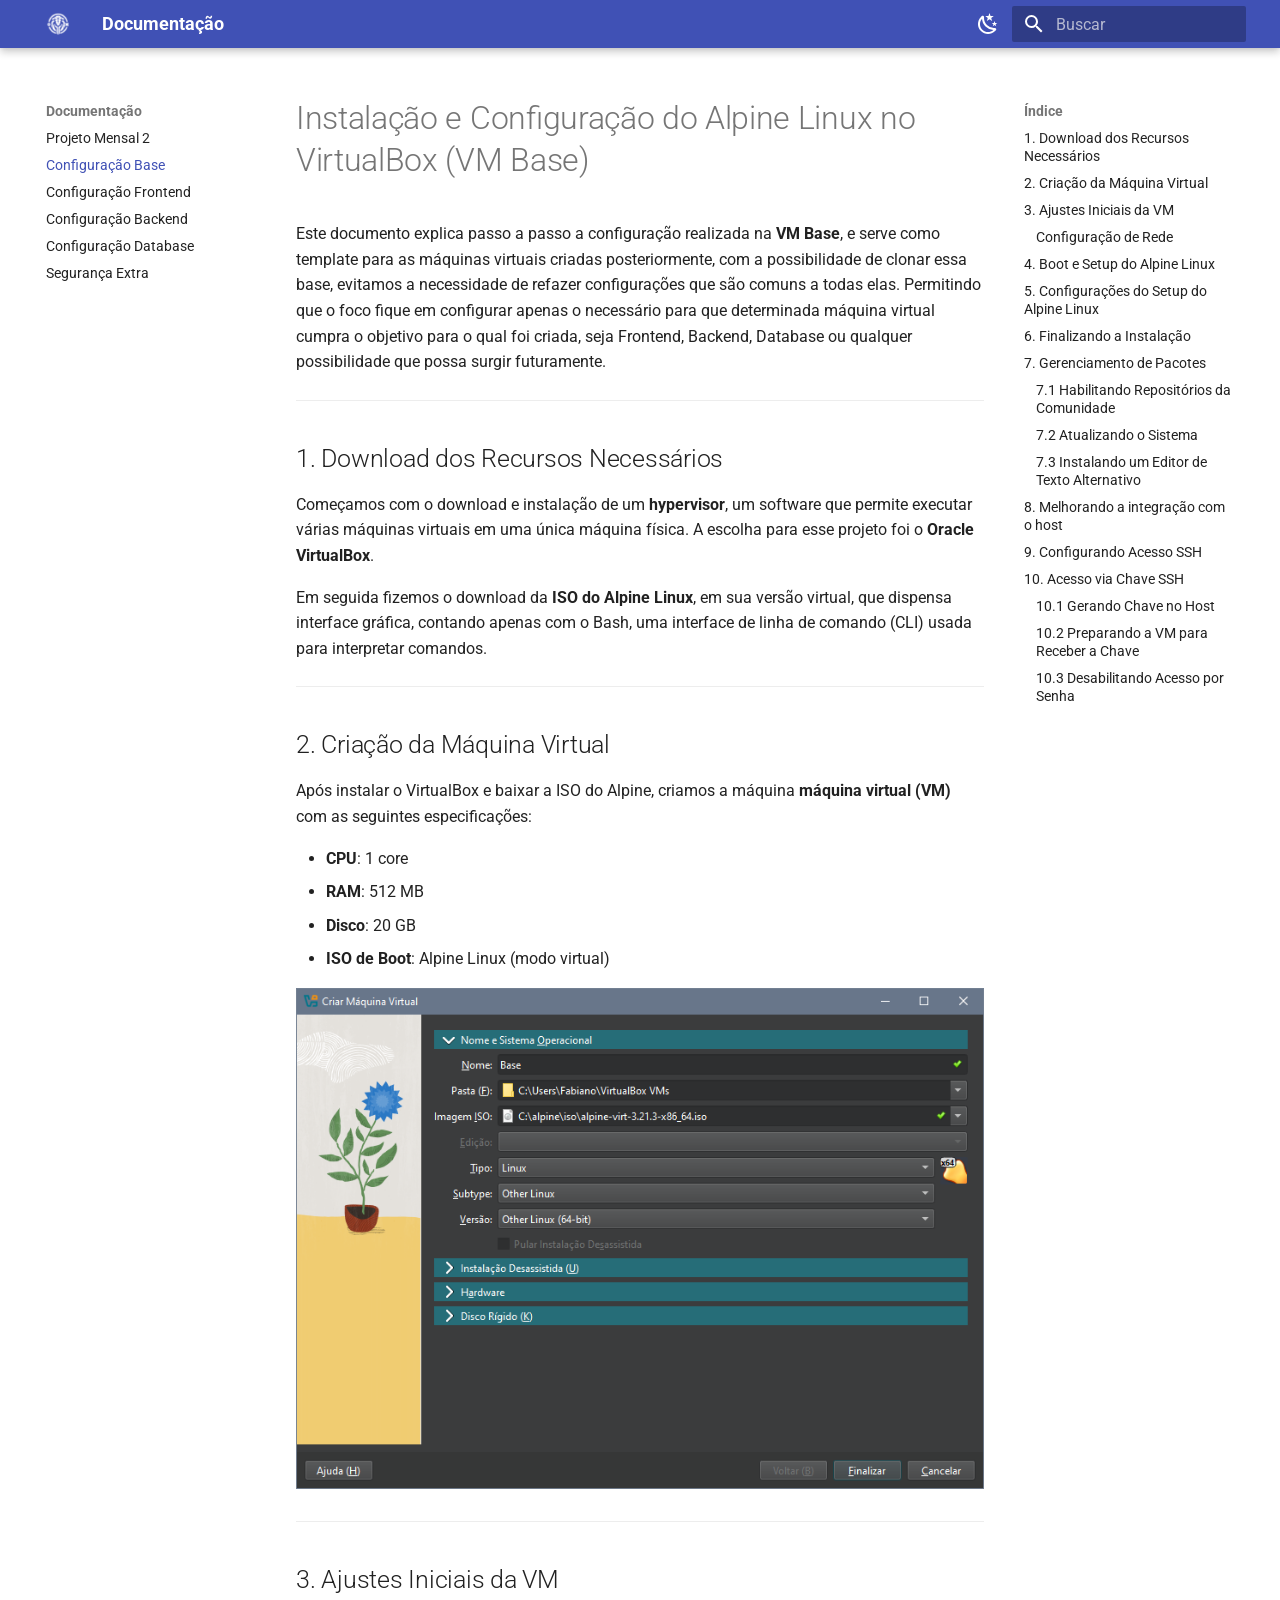
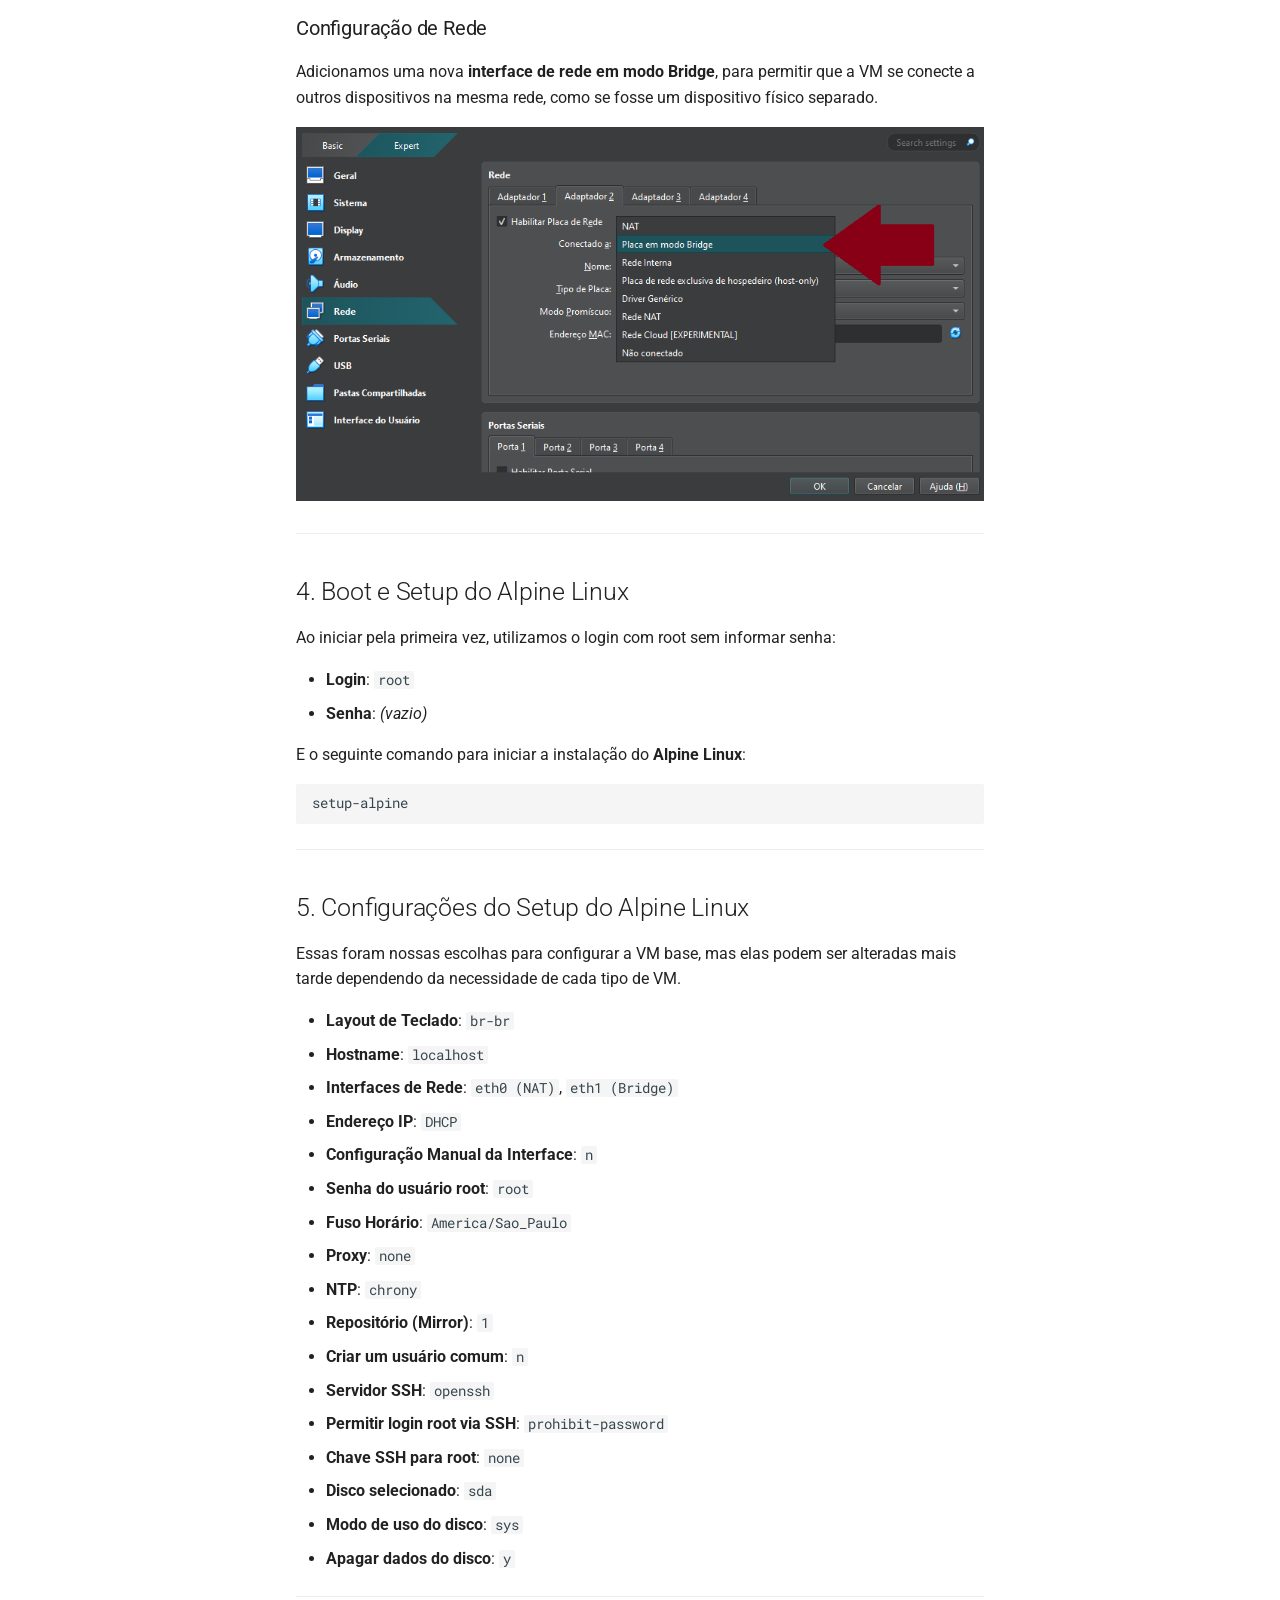
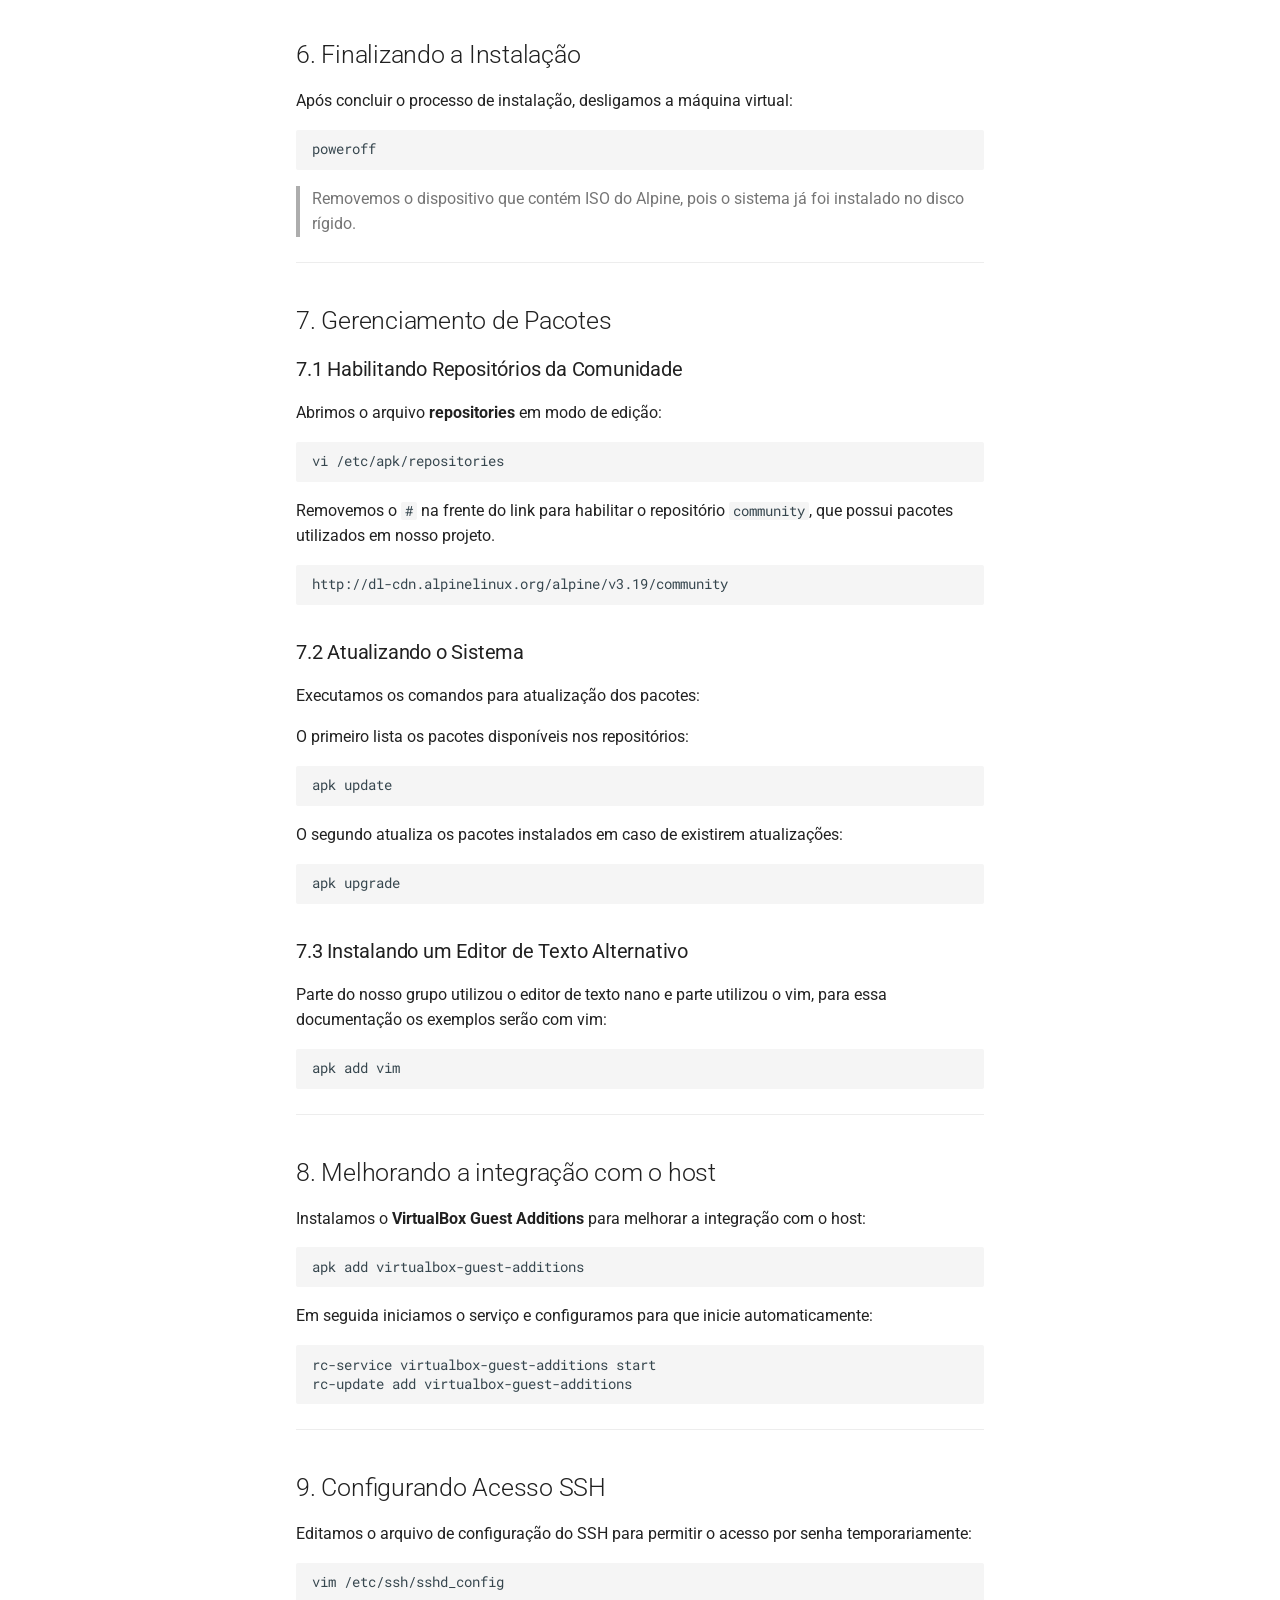
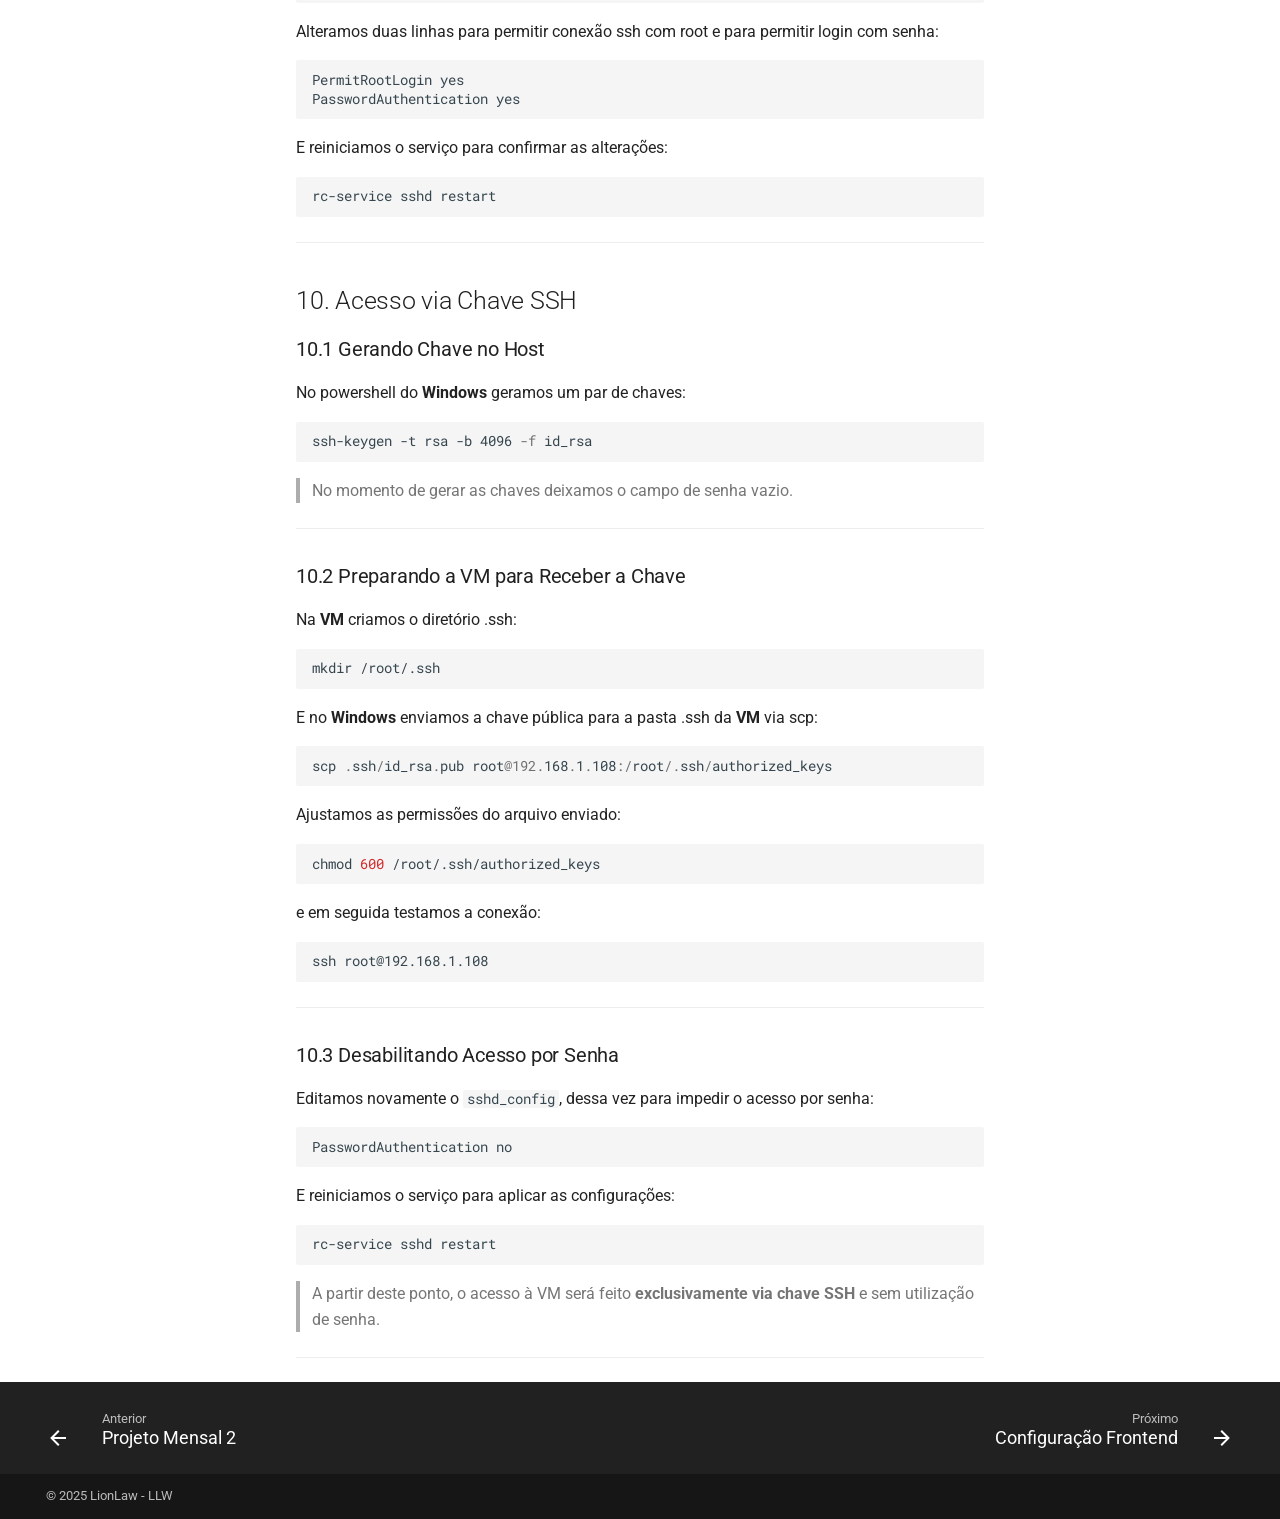
==== commit 89a00974: "apresentação" ====
--- a/index.html
+++ b/index.html
@@ -815,9 +815,8 @@
 <li><strong>Senha</strong>: <em>(vazio)</em></li>
 </ul>
 <p>E o seguinte comando para iniciar a instalação do <strong>Alpine Linux</strong>:</p>
-<div class="codehilite"><pre><span></span><code>setup-alpine
-</code></pre></div>
-
+<div class="highlight"><pre><span></span><code>setup-alpine
+</code></pre></div>
 <hr />
 <h2 id="5-configuracoes-do-setup-do-alpine-linux">5. Configurações do Setup do Alpine Linux<a class="headerlink" href="#5-configuracoes-do-setup-do-alpine-linux" title="Permanent link">&para;</a></h2>
 <p>Essas foram nossas escolhas para configurar a VM base, mas elas podem ser alteradas mais tarde dependendo da necessidade de cada tipo de VM.</p>
@@ -843,9 +842,8 @@
 <hr />
 <h2 id="6-finalizando-a-instalacao">6. Finalizando a Instalação<a class="headerlink" href="#6-finalizando-a-instalacao" title="Permanent link">&para;</a></h2>
 <p>Após concluir o processo de instalação, desligamos a máquina virtual:</p>
-<div class="codehilite"><pre><span></span><code>poweroff
-</code></pre></div>
-
+<div class="highlight"><pre><span></span><code>poweroff
+</code></pre></div>
 <blockquote>
 <p>Removemos o dispositivo que contém ISO do Alpine, pois o sistema já foi instalado no disco rígido.</p>
 </blockquote>
@@ -853,95 +851,79 @@
 <h2 id="7-gerenciamento-de-pacotes">7. Gerenciamento de Pacotes<a class="headerlink" href="#7-gerenciamento-de-pacotes" title="Permanent link">&para;</a></h2>
 <h3 id="71-habilitando-repositorios-da-comunidade">7.1 Habilitando Repositórios da Comunidade<a class="headerlink" href="#71-habilitando-repositorios-da-comunidade" title="Permanent link">&para;</a></h3>
 <p>Abrimos o arquivo <strong>repositories</strong> em modo de edição:</p>
-<div class="codehilite"><pre><span></span><code>vi<span class="w"> </span>/etc/apk/repositories
-</code></pre></div>
-
+<div class="highlight"><pre><span></span><code>vi<span class="w"> </span>/etc/apk/repositories
+</code></pre></div>
 <p>Removemos o <code>#</code> na frente do link para habilitar o repositório <code>community</code>, que possui pacotes utilizados em nosso projeto.</p>
-<div class="codehilite"><pre><span></span><code>http://dl-cdn.alpinelinux.org/alpine/v3.19/community
-</code></pre></div>
-
+<div class="highlight"><pre><span></span><code>http://dl-cdn.alpinelinux.org/alpine/v3.19/community
+</code></pre></div>
 <h3 id="72-atualizando-o-sistema">7.2 Atualizando o Sistema<a class="headerlink" href="#72-atualizando-o-sistema" title="Permanent link">&para;</a></h3>
 <p>Executamos os comandos para atualização dos pacotes: </p>
 <p>O primeiro lista os pacotes disponíveis nos repositórios:</p>
-<div class="codehilite"><pre><span></span><code>apk<span class="w"> </span>update
-</code></pre></div>
-
+<div class="highlight"><pre><span></span><code>apk<span class="w"> </span>update
+</code></pre></div>
 <p>O segundo atualiza os pacotes instalados em caso de existirem atualizações:</p>
-<div class="codehilite"><pre><span></span><code>apk<span class="w"> </span>upgrade
-</code></pre></div>
-
+<div class="highlight"><pre><span></span><code>apk<span class="w"> </span>upgrade
+</code></pre></div>
 <h3 id="73-instalando-um-editor-de-texto-alternativo">7.3 Instalando um Editor de Texto Alternativo<a class="headerlink" href="#73-instalando-um-editor-de-texto-alternativo" title="Permanent link">&para;</a></h3>
 <p>Parte do nosso grupo utilizou o editor de texto nano e parte utilizou o vim, para essa documentação os exemplos serão com vim: </p>
-<div class="codehilite"><pre><span></span><code>apk<span class="w"> </span>add<span class="w"> </span>vim
-</code></pre></div>
-
+<div class="highlight"><pre><span></span><code>apk<span class="w"> </span>add<span class="w"> </span>vim
+</code></pre></div>
 <hr />
 <h2 id="8-melhorando-a-integracao-com-o-host">8. Melhorando a integração com o host<a class="headerlink" href="#8-melhorando-a-integracao-com-o-host" title="Permanent link">&para;</a></h2>
 <p>Instalamos o  <strong>VirtualBox Guest Additions</strong> para melhorar a integração com o host:</p>
-<div class="codehilite"><pre><span></span><code>apk<span class="w"> </span>add<span class="w"> </span>virtualbox-guest-additions
-</code></pre></div>
-
+<div class="highlight"><pre><span></span><code>apk<span class="w"> </span>add<span class="w"> </span>virtualbox-guest-additions
+</code></pre></div>
 <p>Em seguida iniciamos o serviço e configuramos para que inicie automaticamente:</p>
-<div class="codehilite"><pre><span></span><code>rc-service<span class="w"> </span>virtualbox-guest-additions<span class="w"> </span>start
+<div class="highlight"><pre><span></span><code>rc-service<span class="w"> </span>virtualbox-guest-additions<span class="w"> </span>start
 rc-update<span class="w"> </span>add<span class="w"> </span>virtualbox-guest-additions
 </code></pre></div>
-
 <hr />
 <h2 id="9-configurando-acesso-ssh">9. Configurando Acesso SSH<a class="headerlink" href="#9-configurando-acesso-ssh" title="Permanent link">&para;</a></h2>
 <p>Editamos o arquivo de configuração do SSH para permitir o acesso por senha temporariamente:</p>
-<div class="codehilite"><pre><span></span><code>vim<span class="w"> </span>/etc/ssh/sshd_config
-</code></pre></div>
-
+<div class="highlight"><pre><span></span><code>vim<span class="w"> </span>/etc/ssh/sshd_config
+</code></pre></div>
 <p>Alteramos duas linhas para permitir conexão ssh com root e para permitir login com senha:</p>
-<div class="codehilite"><pre><span></span><code>PermitRootLogin yes
-PasswordAuthentication yes
-</code></pre></div>
-
+<div class="highlight"><pre><span></span><code>PermitRootLogin<span class="w"> </span>yes
+PasswordAuthentication<span class="w"> </span>yes
+</code></pre></div>
 <p>E reiniciamos o serviço para confirmar as alterações:</p>
-<div class="codehilite"><pre><span></span><code>rc-service<span class="w"> </span>sshd<span class="w"> </span>restart
-</code></pre></div>
-
+<div class="highlight"><pre><span></span><code>rc-service<span class="w"> </span>sshd<span class="w"> </span>restart
+</code></pre></div>
 <hr />
 <h2 id="10-acesso-via-chave-ssh">10. Acesso via Chave SSH<a class="headerlink" href="#10-acesso-via-chave-ssh" title="Permanent link">&para;</a></h2>
 <h3 id="101-gerando-chave-no-host">10.1 Gerando Chave no Host<a class="headerlink" href="#101-gerando-chave-no-host" title="Permanent link">&para;</a></h3>
 <p>No powershell do <strong>Windows</strong> geramos um par de chaves:</p>
-<div class="codehilite"><pre><span></span><code>ssh-keygen<span class="w"> </span>-t<span class="w"> </span>rsa<span class="w"> </span>-b<span class="w"> </span><span class="m">4096</span><span class="w"> </span>-f<span class="w"> </span>id_rsa
-</code></pre></div>
-
+<div class="highlight"><pre><span></span><code><span class="n">ssh-keygen</span> <span class="n">-t</span> <span class="n">rsa</span> <span class="n">-b</span> <span class="n">4096</span> <span class="o">-f</span> <span class="n">id_rsa</span>
+</code></pre></div>
 <blockquote>
 <p>No momento de gerar as chaves deixamos o campo de senha vazio.</p>
 </blockquote>
 <hr />
 <h3 id="102-preparando-a-vm-para-receber-a-chave">10.2 Preparando a VM para Receber a Chave<a class="headerlink" href="#102-preparando-a-vm-para-receber-a-chave" title="Permanent link">&para;</a></h3>
 <p>Na <strong>VM</strong> criamos o diretório .ssh:</p>
-<div class="codehilite"><pre><span></span><code>mkdir<span class="w"> </span>/root/.ssh
-</code></pre></div>
-
+<div class="highlight"><pre><span></span><code>mkdir<span class="w"> </span>/root/.ssh
+</code></pre></div>
 <p>E no <strong>Windows</strong> enviamos a chave pública para a pasta .ssh da <strong>VM</strong> via scp:</p>
-<div class="codehilite"><pre><span></span><code>scp<span class="w"> </span>.ssh/id_rsa.pub<span class="w"> </span>root@192.168.1.108:/root/.ssh/authorized_keys
-</code></pre></div>
-
+<div class="highlight"><pre><span></span><code><span class="n">scp</span> <span class="p">.</span><span class="n">ssh</span><span class="p">/</span><span class="n">id_rsa</span><span class="p">.</span><span class="n">pub</span> <span class="n">root</span><span class="nv">@192</span><span class="p">.</span><span class="n">168</span><span class="p">.</span><span class="n">1</span><span class="p">.</span><span class="n">108</span><span class="p">:/</span><span class="n">root</span><span class="p">/.</span><span class="n">ssh</span><span class="p">/</span><span class="n">authorized_keys</span>
+</code></pre></div>
 <p>Ajustamos as permissões do arquivo enviado:</p>
-<div class="codehilite"><pre><span></span><code>chmod<span class="w"> </span><span class="m">600</span><span class="w"> </span>/root/.ssh/authorized_keys
-</code></pre></div>
-
+<div class="highlight"><pre><span></span><code>chmod<span class="w"> </span><span class="m">600</span><span class="w"> </span>/root/.ssh/authorized_keys
+</code></pre></div>
 <p>e em seguida testamos a conexão:</p>
-<div class="codehilite"><pre><span></span><code>ssh<span class="w"> </span>root@192.168.1.108
-</code></pre></div>
-
+<div class="highlight"><pre><span></span><code>ssh<span class="w"> </span>root@192.168.1.108
+</code></pre></div>
 <hr />
 <h3 id="103-desabilitando-acesso-por-senha">10.3 Desabilitando Acesso por Senha<a class="headerlink" href="#103-desabilitando-acesso-por-senha" title="Permanent link">&para;</a></h3>
 <p>Editamos novamente o <code>sshd_config</code>, dessa vez para impedir o acesso por senha:</p>
-<div class="codehilite"><pre><span></span><code>PasswordAuthentication<span class="w"> </span>no
-</code></pre></div>
-
+<div class="highlight"><pre><span></span><code>PasswordAuthentication<span class="w"> </span>no
+</code></pre></div>
 <p>E reiniciamos o serviço para aplicar as configurações:</p>
-<div class="codehilite"><pre><span></span><code>rc-service<span class="w"> </span>sshd<span class="w"> </span>restart
-</code></pre></div>
-
+<div class="highlight"><pre><span></span><code>rc-service<span class="w"> </span>sshd<span class="w"> </span>restart
+</code></pre></div>
 <blockquote>
 <p>A partir deste ponto, o acesso à VM será feito <strong>exclusivamente via chave SSH</strong> e sem utilização de senha.</p>
 </blockquote>
+<hr />
 
 
 
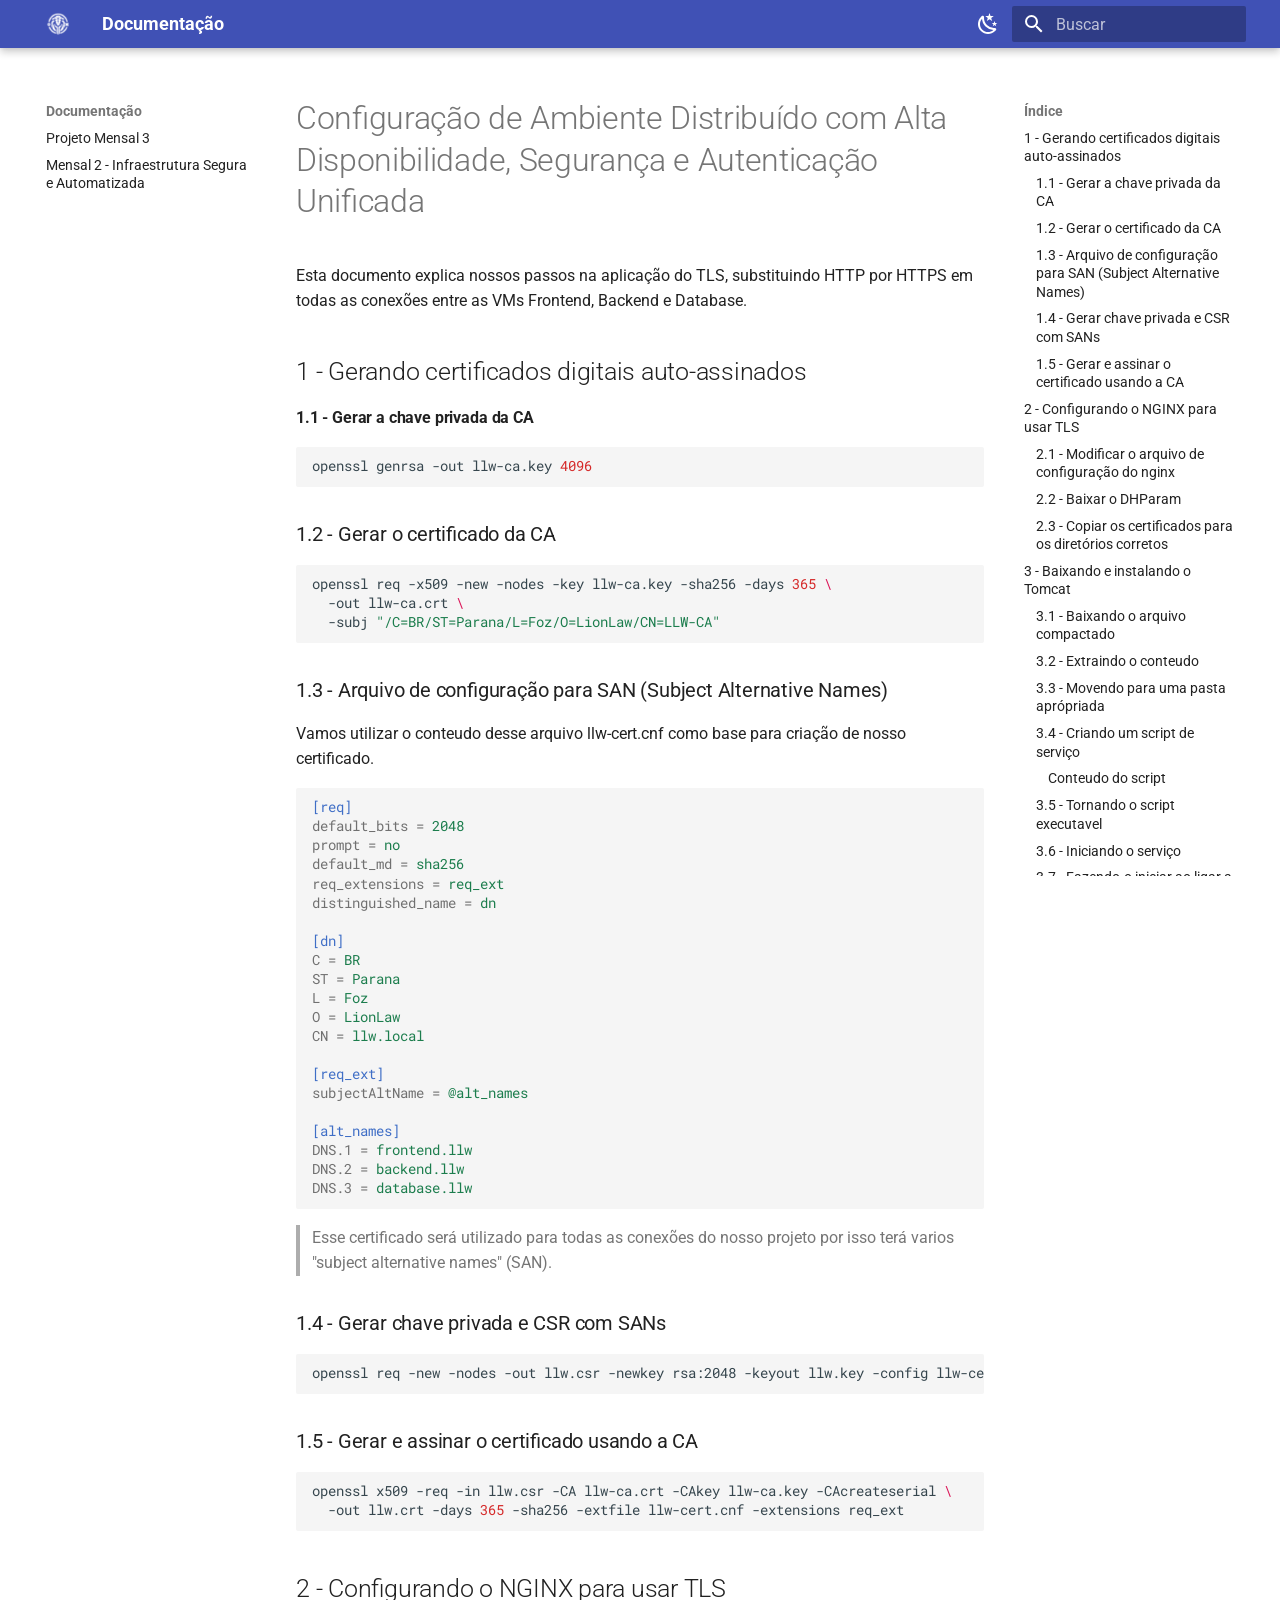
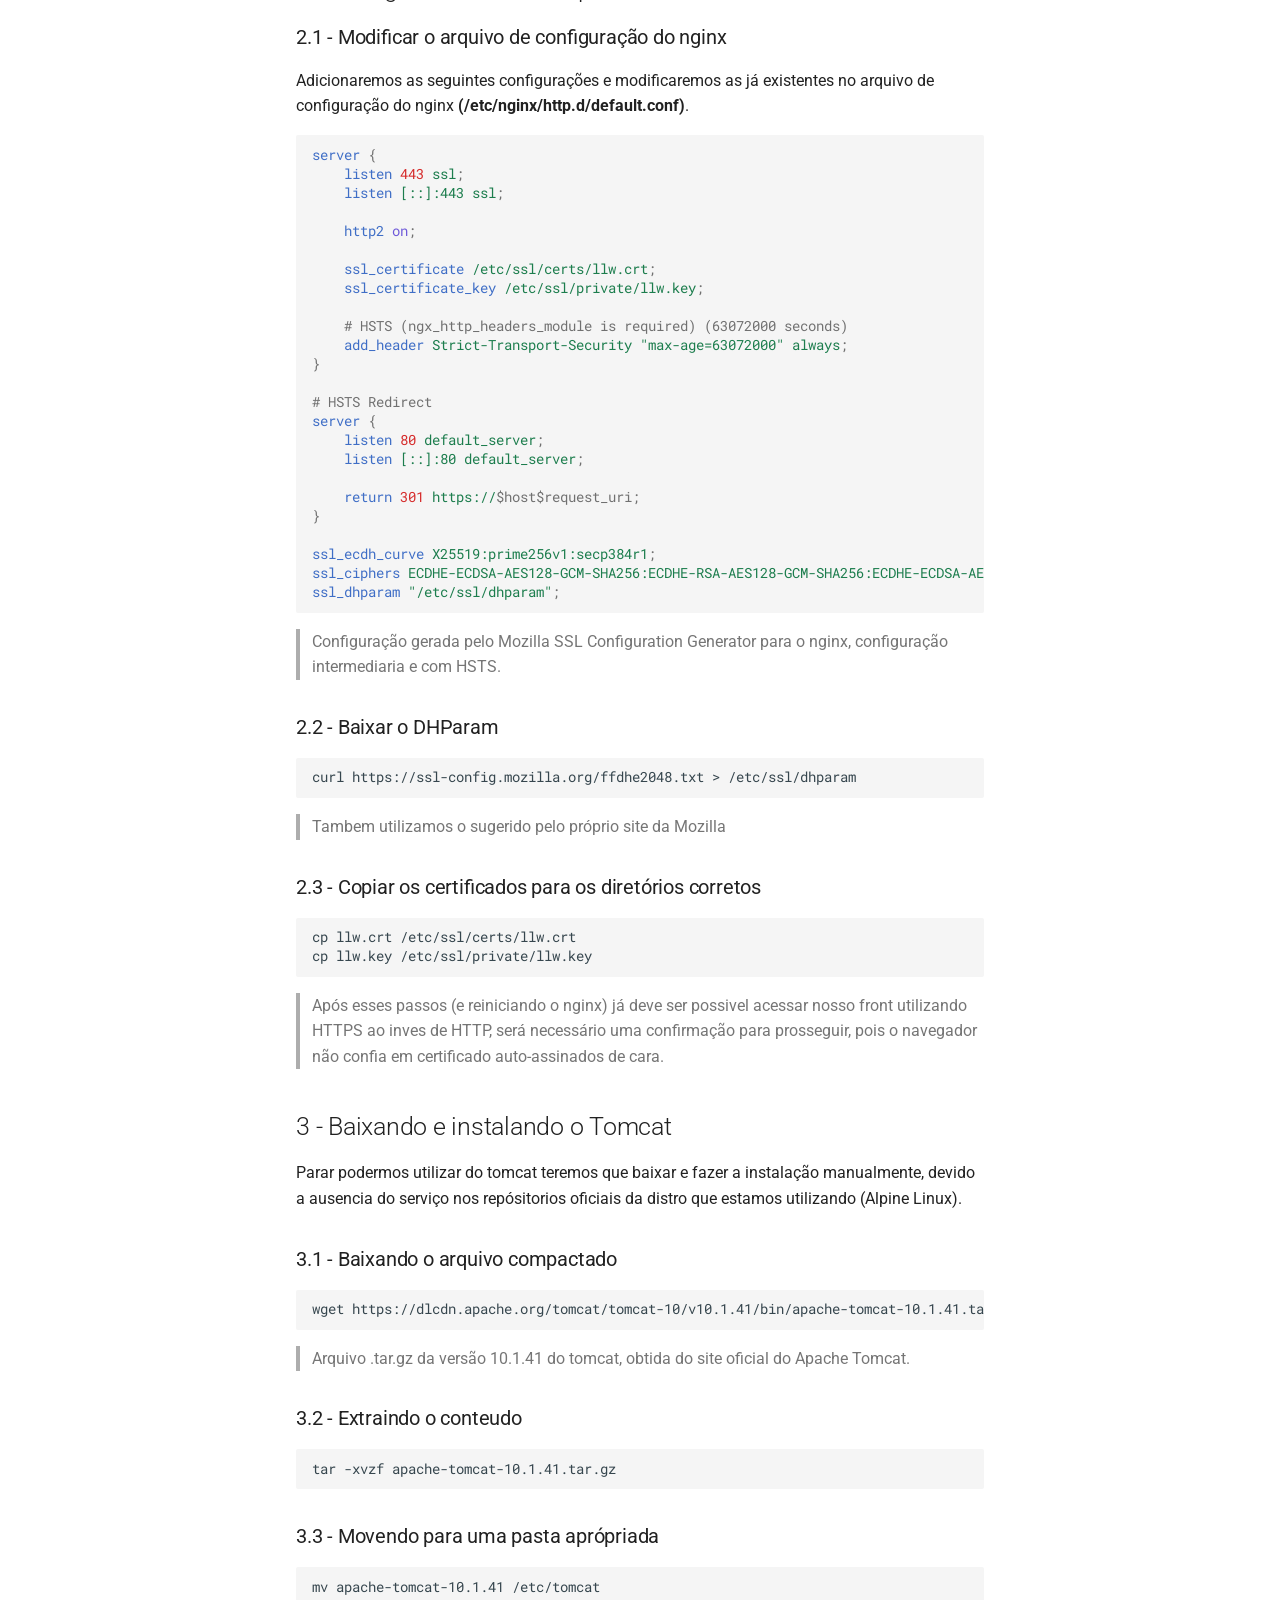
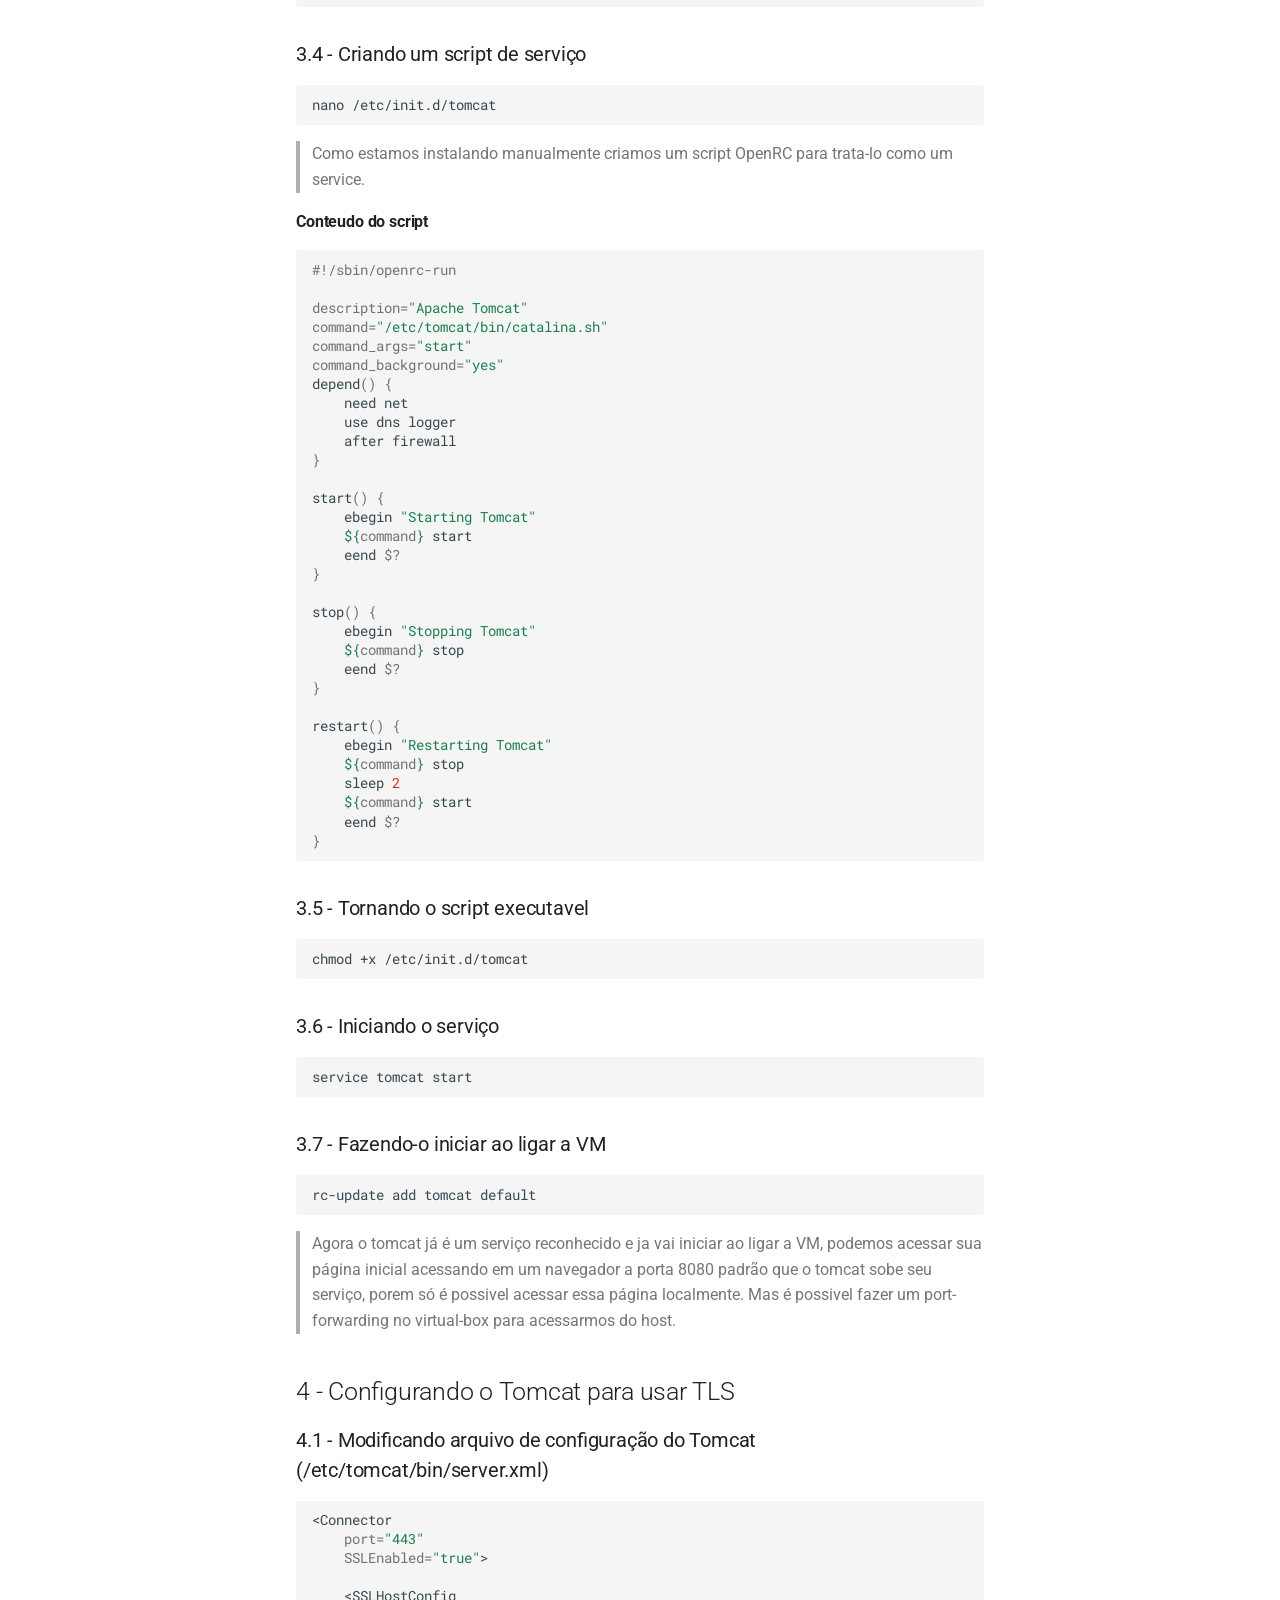
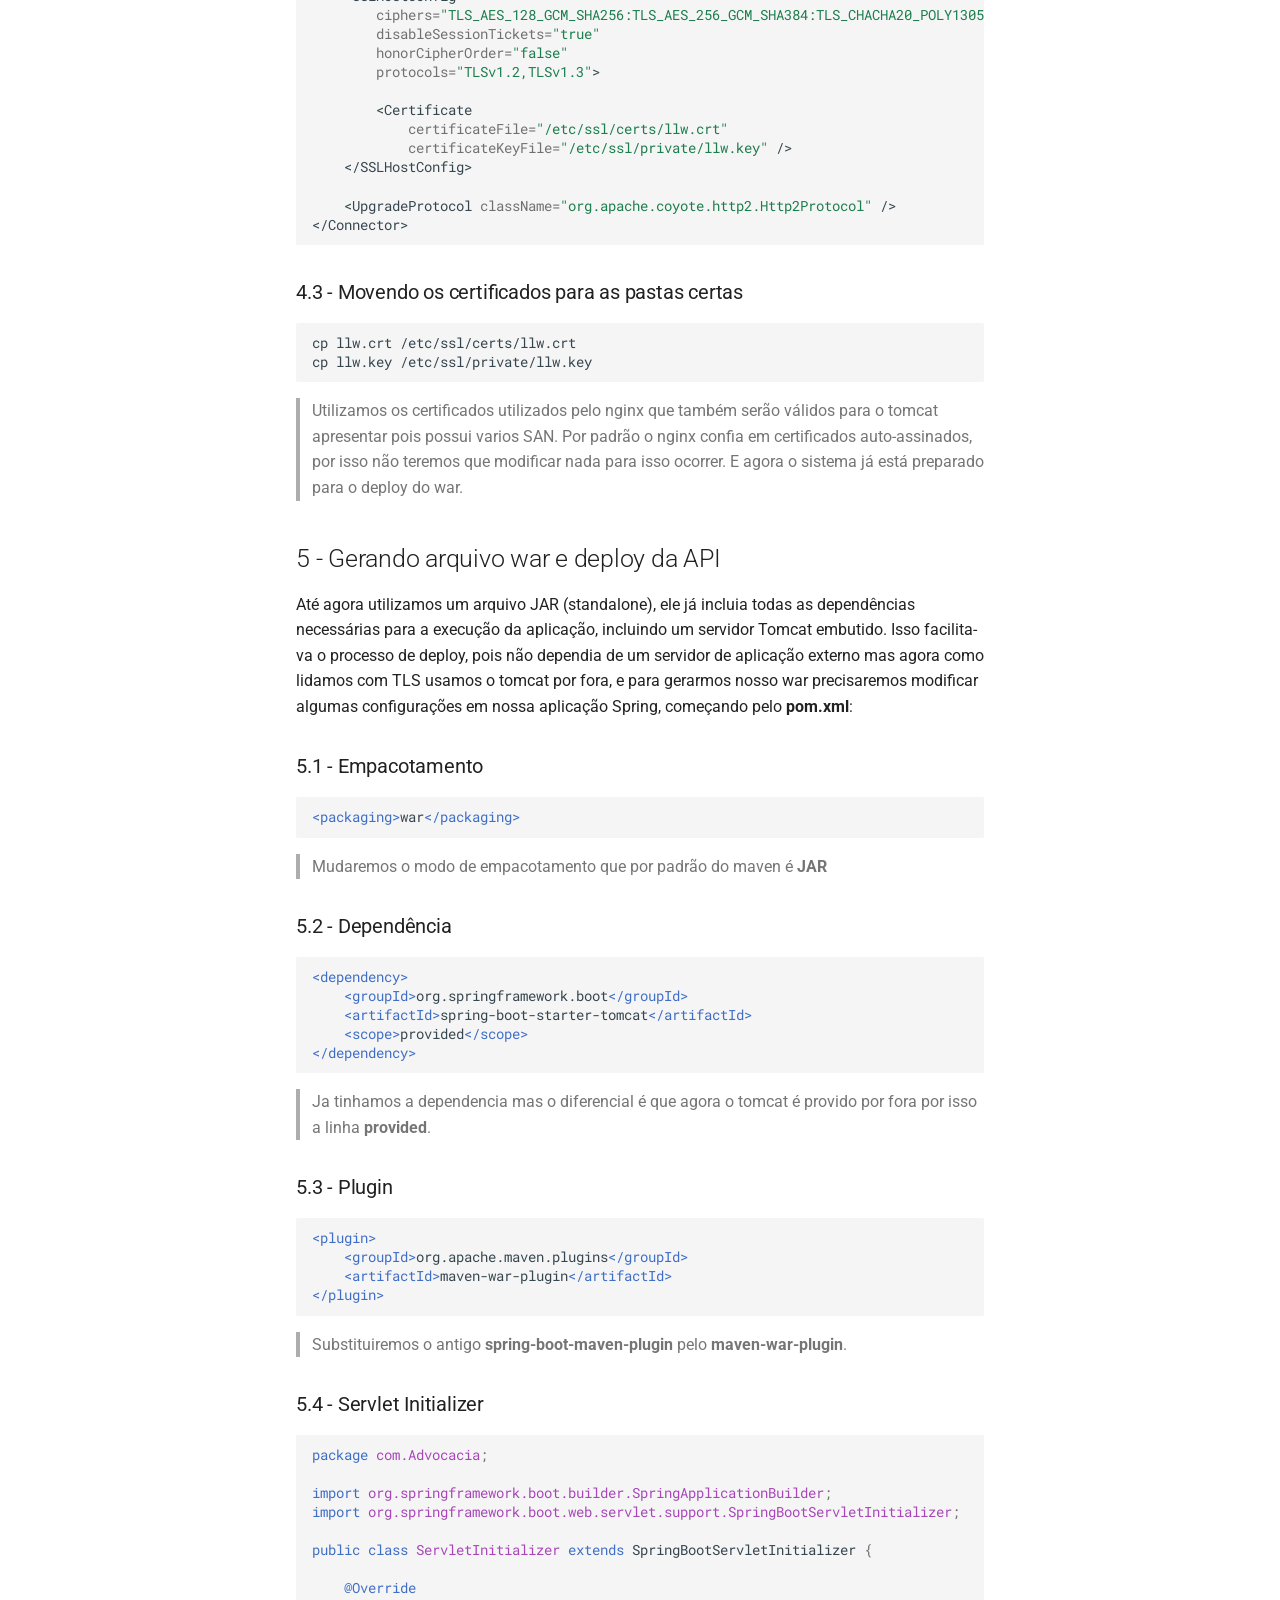
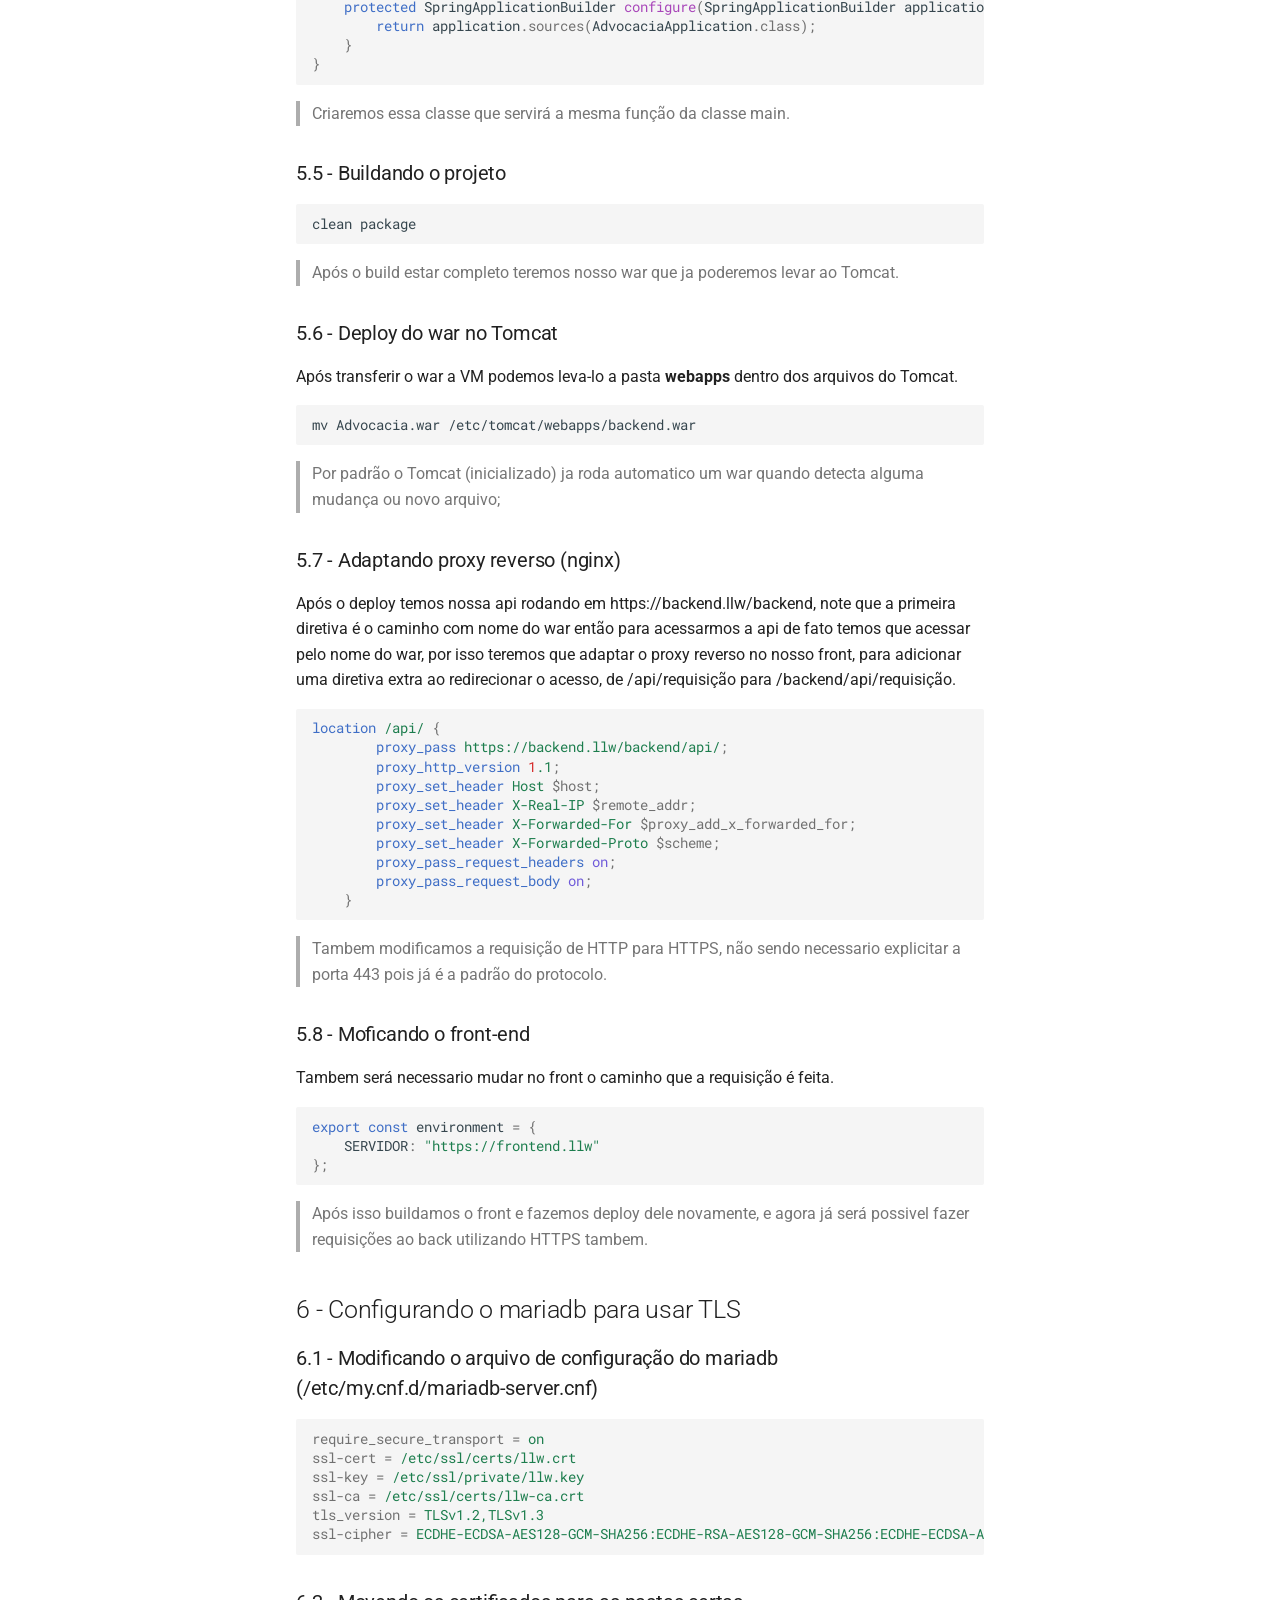
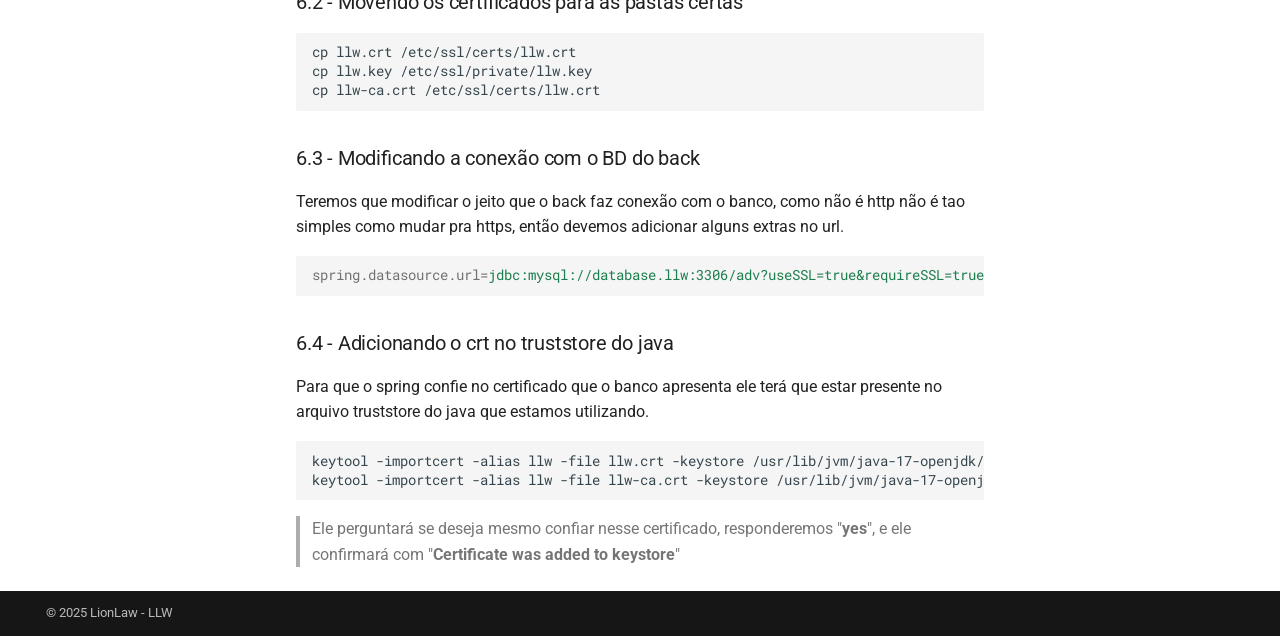
==== commit 366c6e33: "TESTE" ====
--- a/index.html
+++ b/index.html
@@ -9,10 +9,6 @@
       
       
       
-        <link rel="prev" href="mensal/">
-      
-      
-        <link rel="next" href="frontend/">
       
       
       <link rel="icon" href="llw.ico">
@@ -72,7 +68,7 @@
     <div data-md-component="skip">
       
         
-        <a href="#instalacao-e-configuracao-do-alpine-linux-no-virtualbox-vm-base" class="md-skip">
+        <a href="#configuracao-de-ambiente-distribuido-com-alta-disponibilidade-seguranca-e-autenticacao-unificada" class="md-skip">
           Pular para conteúdo
         </a>
       
@@ -107,7 +103,7 @@
         <div class="md-header__topic" data-md-component="header-topic">
           <span class="md-ellipsis">
             
-              Configuração Base
+              Configuração de Ambiente Distribuído com Alta Disponibilidade, Segurança e Autenticação Unificada
             
           </span>
         </div>
@@ -240,7 +236,7 @@
   
   
   <span class="md-ellipsis">
-    Projeto Mensal 2
+    Projeto Mensal 3
     
   </span>
   
@@ -254,316 +250,15 @@
       
   
   
-    
-  
-  
-  
-    <li class="md-nav__item md-nav__item--active">
-      
-      <input class="md-nav__toggle md-toggle" type="checkbox" id="__toc">
-      
-      
-        
-      
-      
-        <label class="md-nav__link md-nav__link--active" for="__toc">
-          
+  
+  
+    <li class="md-nav__item">
+      <a href="mensal2/" class="md-nav__link">
+        
   
   
   <span class="md-ellipsis">
-    Configuração Base
-    
-  </span>
-  
-
-          <span class="md-nav__icon md-icon"></span>
-        </label>
-      
-      <a href="." class="md-nav__link md-nav__link--active">
-        
-  
-  
-  <span class="md-ellipsis">
-    Configuração Base
-    
-  </span>
-  
-
-      </a>
-      
-        
-
-<nav class="md-nav md-nav--secondary" aria-label="Índice">
-  
-  
-  
-    
-  
-  
-    <label class="md-nav__title" for="__toc">
-      <span class="md-nav__icon md-icon"></span>
-      Índice
-    </label>
-    <ul class="md-nav__list" data-md-component="toc" data-md-scrollfix>
-      
-        <li class="md-nav__item">
-  <a href="#1-download-dos-recursos-necessarios" class="md-nav__link">
-    <span class="md-ellipsis">
-      1. Download dos Recursos Necessários
-    </span>
-  </a>
-  
-</li>
-      
-        <li class="md-nav__item">
-  <a href="#2-criacao-da-maquina-virtual" class="md-nav__link">
-    <span class="md-ellipsis">
-      2. Criação da Máquina Virtual
-    </span>
-  </a>
-  
-</li>
-      
-        <li class="md-nav__item">
-  <a href="#3-ajustes-iniciais-da-vm" class="md-nav__link">
-    <span class="md-ellipsis">
-      3. Ajustes Iniciais da VM
-    </span>
-  </a>
-  
-    <nav class="md-nav" aria-label="3. Ajustes Iniciais da VM">
-      <ul class="md-nav__list">
-        
-          <li class="md-nav__item">
-  <a href="#configuracao-de-rede" class="md-nav__link">
-    <span class="md-ellipsis">
-      Configuração de Rede
-    </span>
-  </a>
-  
-</li>
-        
-      </ul>
-    </nav>
-  
-</li>
-      
-        <li class="md-nav__item">
-  <a href="#4-boot-e-setup-do-alpine-linux" class="md-nav__link">
-    <span class="md-ellipsis">
-      4. Boot e Setup do Alpine Linux
-    </span>
-  </a>
-  
-</li>
-      
-        <li class="md-nav__item">
-  <a href="#5-configuracoes-do-setup-do-alpine-linux" class="md-nav__link">
-    <span class="md-ellipsis">
-      5. Configurações do Setup do Alpine Linux
-    </span>
-  </a>
-  
-</li>
-      
-        <li class="md-nav__item">
-  <a href="#6-finalizando-a-instalacao" class="md-nav__link">
-    <span class="md-ellipsis">
-      6. Finalizando a Instalação
-    </span>
-  </a>
-  
-</li>
-      
-        <li class="md-nav__item">
-  <a href="#7-gerenciamento-de-pacotes" class="md-nav__link">
-    <span class="md-ellipsis">
-      7. Gerenciamento de Pacotes
-    </span>
-  </a>
-  
-    <nav class="md-nav" aria-label="7. Gerenciamento de Pacotes">
-      <ul class="md-nav__list">
-        
-          <li class="md-nav__item">
-  <a href="#71-habilitando-repositorios-da-comunidade" class="md-nav__link">
-    <span class="md-ellipsis">
-      7.1 Habilitando Repositórios da Comunidade
-    </span>
-  </a>
-  
-</li>
-        
-          <li class="md-nav__item">
-  <a href="#72-atualizando-o-sistema" class="md-nav__link">
-    <span class="md-ellipsis">
-      7.2 Atualizando o Sistema
-    </span>
-  </a>
-  
-</li>
-        
-          <li class="md-nav__item">
-  <a href="#73-instalando-um-editor-de-texto-alternativo" class="md-nav__link">
-    <span class="md-ellipsis">
-      7.3 Instalando um Editor de Texto Alternativo
-    </span>
-  </a>
-  
-</li>
-        
-      </ul>
-    </nav>
-  
-</li>
-      
-        <li class="md-nav__item">
-  <a href="#8-melhorando-a-integracao-com-o-host" class="md-nav__link">
-    <span class="md-ellipsis">
-      8. Melhorando a integração com o host
-    </span>
-  </a>
-  
-</li>
-      
-        <li class="md-nav__item">
-  <a href="#9-configurando-acesso-ssh" class="md-nav__link">
-    <span class="md-ellipsis">
-      9. Configurando Acesso SSH
-    </span>
-  </a>
-  
-</li>
-      
-        <li class="md-nav__item">
-  <a href="#10-acesso-via-chave-ssh" class="md-nav__link">
-    <span class="md-ellipsis">
-      10. Acesso via Chave SSH
-    </span>
-  </a>
-  
-    <nav class="md-nav" aria-label="10. Acesso via Chave SSH">
-      <ul class="md-nav__list">
-        
-          <li class="md-nav__item">
-  <a href="#101-gerando-chave-no-host" class="md-nav__link">
-    <span class="md-ellipsis">
-      10.1 Gerando Chave no Host
-    </span>
-  </a>
-  
-</li>
-        
-          <li class="md-nav__item">
-  <a href="#102-preparando-a-vm-para-receber-a-chave" class="md-nav__link">
-    <span class="md-ellipsis">
-      10.2 Preparando a VM para Receber a Chave
-    </span>
-  </a>
-  
-</li>
-        
-          <li class="md-nav__item">
-  <a href="#103-desabilitando-acesso-por-senha" class="md-nav__link">
-    <span class="md-ellipsis">
-      10.3 Desabilitando Acesso por Senha
-    </span>
-  </a>
-  
-</li>
-        
-      </ul>
-    </nav>
-  
-</li>
-      
-    </ul>
-  
-</nav>
-      
-    </li>
-  
-
-    
-      
-      
-  
-  
-  
-  
-    <li class="md-nav__item">
-      <a href="frontend/" class="md-nav__link">
-        
-  
-  
-  <span class="md-ellipsis">
-    Configuração Frontend
-    
-  </span>
-  
-
-      </a>
-    </li>
-  
-
-    
-      
-      
-  
-  
-  
-  
-    <li class="md-nav__item">
-      <a href="backend/" class="md-nav__link">
-        
-  
-  
-  <span class="md-ellipsis">
-    Configuração Backend
-    
-  </span>
-  
-
-      </a>
-    </li>
-  
-
-    
-      
-      
-  
-  
-  
-  
-    <li class="md-nav__item">
-      <a href="database/" class="md-nav__link">
-        
-  
-  
-  <span class="md-ellipsis">
-    Configuração Database
-    
-  </span>
-  
-
-      </a>
-    </li>
-  
-
-    
-      
-      
-  
-  
-  
-  
-    <li class="md-nav__item">
-      <a href="extra/" class="md-nav__link">
-        
-  
-  
-  <span class="md-ellipsis">
-    Segurança Extra
+    Mensal 2 - Infraestrutura Segura e Automatizada
     
   </span>
   
@@ -600,37 +295,55 @@
     <ul class="md-nav__list" data-md-component="toc" data-md-scrollfix>
       
         <li class="md-nav__item">
-  <a href="#1-download-dos-recursos-necessarios" class="md-nav__link">
-    <span class="md-ellipsis">
-      1. Download dos Recursos Necessários
-    </span>
-  </a>
-  
-</li>
-      
-        <li class="md-nav__item">
-  <a href="#2-criacao-da-maquina-virtual" class="md-nav__link">
-    <span class="md-ellipsis">
-      2. Criação da Máquina Virtual
-    </span>
-  </a>
-  
-</li>
-      
-        <li class="md-nav__item">
-  <a href="#3-ajustes-iniciais-da-vm" class="md-nav__link">
-    <span class="md-ellipsis">
-      3. Ajustes Iniciais da VM
-    </span>
-  </a>
-  
-    <nav class="md-nav" aria-label="3. Ajustes Iniciais da VM">
+  <a href="#1-gerando-certificados-digitais-auto-assinados" class="md-nav__link">
+    <span class="md-ellipsis">
+      1 - Gerando certificados digitais auto-assinados
+    </span>
+  </a>
+  
+    <nav class="md-nav" aria-label="1 - Gerando certificados digitais auto-assinados">
       <ul class="md-nav__list">
         
           <li class="md-nav__item">
-  <a href="#configuracao-de-rede" class="md-nav__link">
-    <span class="md-ellipsis">
-      Configuração de Rede
+  <a href="#11-gerar-a-chave-privada-da-ca" class="md-nav__link">
+    <span class="md-ellipsis">
+      1.1 - Gerar a chave privada da CA
+    </span>
+  </a>
+  
+</li>
+        
+          <li class="md-nav__item">
+  <a href="#12-gerar-o-certificado-da-ca" class="md-nav__link">
+    <span class="md-ellipsis">
+      1.2 - Gerar o certificado da CA
+    </span>
+  </a>
+  
+</li>
+        
+          <li class="md-nav__item">
+  <a href="#13-arquivo-de-configuracao-para-san-subject-alternative-names" class="md-nav__link">
+    <span class="md-ellipsis">
+      1.3 - Arquivo de configuração para SAN (Subject Alternative Names)
+    </span>
+  </a>
+  
+</li>
+        
+          <li class="md-nav__item">
+  <a href="#14-gerar-chave-privada-e-csr-com-sans" class="md-nav__link">
+    <span class="md-ellipsis">
+      1.4 - Gerar chave privada e CSR com SANs
+    </span>
+  </a>
+  
+</li>
+        
+          <li class="md-nav__item">
+  <a href="#15-gerar-e-assinar-o-certificado-usando-a-ca" class="md-nav__link">
+    <span class="md-ellipsis">
+      1.5 - Gerar e assinar o certificado usando a CA
     </span>
   </a>
   
@@ -642,64 +355,37 @@
 </li>
       
         <li class="md-nav__item">
-  <a href="#4-boot-e-setup-do-alpine-linux" class="md-nav__link">
-    <span class="md-ellipsis">
-      4. Boot e Setup do Alpine Linux
-    </span>
-  </a>
-  
-</li>
-      
-        <li class="md-nav__item">
-  <a href="#5-configuracoes-do-setup-do-alpine-linux" class="md-nav__link">
-    <span class="md-ellipsis">
-      5. Configurações do Setup do Alpine Linux
-    </span>
-  </a>
-  
-</li>
-      
-        <li class="md-nav__item">
-  <a href="#6-finalizando-a-instalacao" class="md-nav__link">
-    <span class="md-ellipsis">
-      6. Finalizando a Instalação
-    </span>
-  </a>
-  
-</li>
-      
-        <li class="md-nav__item">
-  <a href="#7-gerenciamento-de-pacotes" class="md-nav__link">
-    <span class="md-ellipsis">
-      7. Gerenciamento de Pacotes
-    </span>
-  </a>
-  
-    <nav class="md-nav" aria-label="7. Gerenciamento de Pacotes">
+  <a href="#2-configurando-o-nginx-para-usar-tls" class="md-nav__link">
+    <span class="md-ellipsis">
+      2 - Configurando o NGINX para usar TLS
+    </span>
+  </a>
+  
+    <nav class="md-nav" aria-label="2 - Configurando o NGINX para usar TLS">
       <ul class="md-nav__list">
         
           <li class="md-nav__item">
-  <a href="#71-habilitando-repositorios-da-comunidade" class="md-nav__link">
-    <span class="md-ellipsis">
-      7.1 Habilitando Repositórios da Comunidade
-    </span>
-  </a>
-  
-</li>
-        
-          <li class="md-nav__item">
-  <a href="#72-atualizando-o-sistema" class="md-nav__link">
-    <span class="md-ellipsis">
-      7.2 Atualizando o Sistema
-    </span>
-  </a>
-  
-</li>
-        
-          <li class="md-nav__item">
-  <a href="#73-instalando-um-editor-de-texto-alternativo" class="md-nav__link">
-    <span class="md-ellipsis">
-      7.3 Instalando um Editor de Texto Alternativo
+  <a href="#21-modificar-o-arquivo-de-configuracao-do-nginx" class="md-nav__link">
+    <span class="md-ellipsis">
+      2.1 - Modificar o arquivo de configuração do nginx
+    </span>
+  </a>
+  
+</li>
+        
+          <li class="md-nav__item">
+  <a href="#22-baixar-o-dhparam" class="md-nav__link">
+    <span class="md-ellipsis">
+      2.2 - Baixar o DHParam
+    </span>
+  </a>
+  
+</li>
+        
+          <li class="md-nav__item">
+  <a href="#23-copiar-os-certificados-para-os-diretorios-corretos" class="md-nav__link">
+    <span class="md-ellipsis">
+      2.3 - Copiar os certificados para os diretórios corretos
     </span>
   </a>
   
@@ -711,55 +397,259 @@
 </li>
       
         <li class="md-nav__item">
-  <a href="#8-melhorando-a-integracao-com-o-host" class="md-nav__link">
-    <span class="md-ellipsis">
-      8. Melhorando a integração com o host
-    </span>
-  </a>
+  <a href="#3-baixando-e-instalando-o-tomcat" class="md-nav__link">
+    <span class="md-ellipsis">
+      3 - Baixando e instalando o Tomcat
+    </span>
+  </a>
+  
+    <nav class="md-nav" aria-label="3 - Baixando e instalando o Tomcat">
+      <ul class="md-nav__list">
+        
+          <li class="md-nav__item">
+  <a href="#31-baixando-o-arquivo-compactado" class="md-nav__link">
+    <span class="md-ellipsis">
+      3.1 - Baixando o arquivo compactado
+    </span>
+  </a>
+  
+</li>
+        
+          <li class="md-nav__item">
+  <a href="#32-extraindo-o-conteudo" class="md-nav__link">
+    <span class="md-ellipsis">
+      3.2 - Extraindo o conteudo
+    </span>
+  </a>
+  
+</li>
+        
+          <li class="md-nav__item">
+  <a href="#33-movendo-para-uma-pasta-apropriada" class="md-nav__link">
+    <span class="md-ellipsis">
+      3.3 - Movendo para uma pasta aprópriada
+    </span>
+  </a>
+  
+</li>
+        
+          <li class="md-nav__item">
+  <a href="#34-criando-um-script-de-servico" class="md-nav__link">
+    <span class="md-ellipsis">
+      3.4 - Criando um script de serviço
+    </span>
+  </a>
+  
+    <nav class="md-nav" aria-label="3.4 - Criando um script de serviço">
+      <ul class="md-nav__list">
+        
+          <li class="md-nav__item">
+  <a href="#conteudo-do-script" class="md-nav__link">
+    <span class="md-ellipsis">
+      Conteudo do script
+    </span>
+  </a>
+  
+</li>
+        
+      </ul>
+    </nav>
+  
+</li>
+        
+          <li class="md-nav__item">
+  <a href="#35-tornando-o-script-executavel" class="md-nav__link">
+    <span class="md-ellipsis">
+      3.5 - Tornando o script executavel
+    </span>
+  </a>
+  
+</li>
+        
+          <li class="md-nav__item">
+  <a href="#36-iniciando-o-servico" class="md-nav__link">
+    <span class="md-ellipsis">
+      3.6 - Iniciando o serviço
+    </span>
+  </a>
+  
+</li>
+        
+          <li class="md-nav__item">
+  <a href="#37-fazendo-o-iniciar-ao-ligar-a-vm" class="md-nav__link">
+    <span class="md-ellipsis">
+      3.7 - Fazendo-o iniciar ao ligar a VM
+    </span>
+  </a>
+  
+</li>
+        
+      </ul>
+    </nav>
   
 </li>
       
         <li class="md-nav__item">
-  <a href="#9-configurando-acesso-ssh" class="md-nav__link">
-    <span class="md-ellipsis">
-      9. Configurando Acesso SSH
-    </span>
-  </a>
+  <a href="#4-configurando-o-tomcat-para-usar-tls" class="md-nav__link">
+    <span class="md-ellipsis">
+      4 - Configurando o Tomcat para usar TLS
+    </span>
+  </a>
+  
+    <nav class="md-nav" aria-label="4 - Configurando o Tomcat para usar TLS">
+      <ul class="md-nav__list">
+        
+          <li class="md-nav__item">
+  <a href="#41-modificando-arquivo-de-configuracao-do-tomcat-etctomcatbinserverxml" class="md-nav__link">
+    <span class="md-ellipsis">
+      4.1 - Modificando arquivo de configuração do Tomcat (/etc/tomcat/bin/server.xml)
+    </span>
+  </a>
+  
+</li>
+        
+          <li class="md-nav__item">
+  <a href="#43-movendo-os-certificados-para-as-pastas-certas" class="md-nav__link">
+    <span class="md-ellipsis">
+      4.3 - Movendo os certificados para as pastas certas
+    </span>
+  </a>
+  
+</li>
+        
+      </ul>
+    </nav>
   
 </li>
       
         <li class="md-nav__item">
-  <a href="#10-acesso-via-chave-ssh" class="md-nav__link">
-    <span class="md-ellipsis">
-      10. Acesso via Chave SSH
-    </span>
-  </a>
-  
-    <nav class="md-nav" aria-label="10. Acesso via Chave SSH">
+  <a href="#5-gerando-arquivo-war-e-deploy-da-api" class="md-nav__link">
+    <span class="md-ellipsis">
+      5 - Gerando arquivo war e deploy da API
+    </span>
+  </a>
+  
+    <nav class="md-nav" aria-label="5 - Gerando arquivo war e deploy da API">
       <ul class="md-nav__list">
         
           <li class="md-nav__item">
-  <a href="#101-gerando-chave-no-host" class="md-nav__link">
-    <span class="md-ellipsis">
-      10.1 Gerando Chave no Host
-    </span>
-  </a>
-  
-</li>
-        
-          <li class="md-nav__item">
-  <a href="#102-preparando-a-vm-para-receber-a-chave" class="md-nav__link">
-    <span class="md-ellipsis">
-      10.2 Preparando a VM para Receber a Chave
-    </span>
-  </a>
-  
-</li>
-        
-          <li class="md-nav__item">
-  <a href="#103-desabilitando-acesso-por-senha" class="md-nav__link">
-    <span class="md-ellipsis">
-      10.3 Desabilitando Acesso por Senha
+  <a href="#51-empacotamento" class="md-nav__link">
+    <span class="md-ellipsis">
+      5.1 - Empacotamento
+    </span>
+  </a>
+  
+</li>
+        
+          <li class="md-nav__item">
+  <a href="#52-dependencia" class="md-nav__link">
+    <span class="md-ellipsis">
+      5.2 - Dependência
+    </span>
+  </a>
+  
+</li>
+        
+          <li class="md-nav__item">
+  <a href="#53-plugin" class="md-nav__link">
+    <span class="md-ellipsis">
+      5.3 - Plugin
+    </span>
+  </a>
+  
+</li>
+        
+          <li class="md-nav__item">
+  <a href="#54-servlet-initializer" class="md-nav__link">
+    <span class="md-ellipsis">
+      5.4 - Servlet Initializer
+    </span>
+  </a>
+  
+</li>
+        
+          <li class="md-nav__item">
+  <a href="#55-buildando-o-projeto" class="md-nav__link">
+    <span class="md-ellipsis">
+      5.5 - Buildando o projeto
+    </span>
+  </a>
+  
+</li>
+        
+          <li class="md-nav__item">
+  <a href="#56-deploy-do-war-no-tomcat" class="md-nav__link">
+    <span class="md-ellipsis">
+      5.6 - Deploy do war no Tomcat
+    </span>
+  </a>
+  
+</li>
+        
+          <li class="md-nav__item">
+  <a href="#57-adaptando-proxy-reverso-nginx" class="md-nav__link">
+    <span class="md-ellipsis">
+      5.7 - Adaptando proxy reverso (nginx)
+    </span>
+  </a>
+  
+</li>
+        
+          <li class="md-nav__item">
+  <a href="#58-moficando-o-front-end" class="md-nav__link">
+    <span class="md-ellipsis">
+      5.8 - Moficando o front-end
+    </span>
+  </a>
+  
+</li>
+        
+      </ul>
+    </nav>
+  
+</li>
+      
+        <li class="md-nav__item">
+  <a href="#6-configurando-o-mariadb-para-usar-tls" class="md-nav__link">
+    <span class="md-ellipsis">
+      6 - Configurando o mariadb para usar TLS
+    </span>
+  </a>
+  
+    <nav class="md-nav" aria-label="6 - Configurando o mariadb para usar TLS">
+      <ul class="md-nav__list">
+        
+          <li class="md-nav__item">
+  <a href="#61-modificando-o-arquivo-de-configuracao-do-mariadb-etcmycnfdmariadb-servercnf" class="md-nav__link">
+    <span class="md-ellipsis">
+      6.1 - Modificando o arquivo de configuração do mariadb (/etc/my.cnf.d/mariadb-server.cnf)
+    </span>
+  </a>
+  
+</li>
+        
+          <li class="md-nav__item">
+  <a href="#62-movendo-os-certificados-para-as-pastas-certas" class="md-nav__link">
+    <span class="md-ellipsis">
+      6.2 - Movendo os certificados para as pastas certas
+    </span>
+  </a>
+  
+</li>
+        
+          <li class="md-nav__item">
+  <a href="#63-modificando-a-conexao-com-o-bd-do-back" class="md-nav__link">
+    <span class="md-ellipsis">
+      6.3 - Modificando a conexão com o BD do back
+    </span>
+  </a>
+  
+</li>
+        
+          <li class="md-nav__item">
+  <a href="#64-adicionando-o-crt-no-truststore-do-java" class="md-nav__link">
+    <span class="md-ellipsis">
+      6.4 - Adicionando o crt no truststore do java
     </span>
   </a>
   
@@ -786,144 +676,295 @@
 
 
 
-<h1 id="instalacao-e-configuracao-do-alpine-linux-no-virtualbox-vm-base">Instalação e Configuração do Alpine Linux no VirtualBox (VM Base)<a class="headerlink" href="#instalacao-e-configuracao-do-alpine-linux-no-virtualbox-vm-base" title="Permanent link">&para;</a></h1>
-<p>Este documento explica passo a passo a configuração realizada na <strong>VM Base</strong>, e serve como template para as máquinas virtuais criadas posteriormente, com a possibilidade de clonar essa base, evitamos a necessidade de refazer configurações que são comuns a todas elas. Permitindo que o foco fique em configurar apenas o necessário para que determinada máquina virtual cumpra o objetivo para o qual foi criada, seja Frontend, Backend, Database ou qualquer possibilidade que possa surgir futuramente. </p>
-<hr />
-<h2 id="1-download-dos-recursos-necessarios">1. Download dos Recursos Necessários<a class="headerlink" href="#1-download-dos-recursos-necessarios" title="Permanent link">&para;</a></h2>
-<p>Começamos com o download e instalação de um <strong>hypervisor</strong>, um software que permite executar várias máquinas virtuais em uma única máquina física. A escolha para esse projeto foi o <strong>Oracle VirtualBox</strong>.</p>
-<p>Em seguida  fizemos o download da  <strong>ISO do Alpine Linux</strong>, em sua versão virtual, que dispensa interface gráfica, contando apenas com o Bash, uma interface de linha de comando (CLI) usada para interpretar comandos.</p>
-<hr />
-<h2 id="2-criacao-da-maquina-virtual">2. Criação da Máquina Virtual<a class="headerlink" href="#2-criacao-da-maquina-virtual" title="Permanent link">&para;</a></h2>
-<p>Após instalar o VirtualBox e baixar a ISO do Alpine, criamos a máquina <strong>máquina virtual (VM)</strong> com as seguintes especificações:</p>
-<ul>
-<li><strong>CPU</strong>: 1 core  </li>
-<li><strong>RAM</strong>: 512 MB  </li>
-<li><strong>Disco</strong>: 20 GB  </li>
-<li><strong>ISO de Boot</strong>: Alpine Linux (modo virtual)</li>
-</ul>
-<p><img alt="criar" src="images/criar.png" /></p>
-<hr />
-<h2 id="3-ajustes-iniciais-da-vm">3. Ajustes Iniciais da VM<a class="headerlink" href="#3-ajustes-iniciais-da-vm" title="Permanent link">&para;</a></h2>
-<h3 id="configuracao-de-rede">Configuração de Rede<a class="headerlink" href="#configuracao-de-rede" title="Permanent link">&para;</a></h3>
-<p>Adicionamos uma nova <strong>interface de rede em modo Bridge</strong>, para permitir que a VM se conecte a outros dispositivos na mesma rede, como se fosse um dispositivo físico separado.</p>
-<p><img alt="eth1" src="images/eth1.png" /></p>
-<hr />
-<h2 id="4-boot-e-setup-do-alpine-linux">4. Boot e Setup do Alpine Linux<a class="headerlink" href="#4-boot-e-setup-do-alpine-linux" title="Permanent link">&para;</a></h2>
-<p>Ao iniciar pela primeira vez, utilizamos o login com root sem informar senha:</p>
-<ul>
-<li><strong>Login</strong>: <code>root</code>  </li>
-<li><strong>Senha</strong>: <em>(vazio)</em></li>
-</ul>
-<p>E o seguinte comando para iniciar a instalação do <strong>Alpine Linux</strong>:</p>
-<div class="highlight"><pre><span></span><code>setup-alpine
-</code></pre></div>
-<hr />
-<h2 id="5-configuracoes-do-setup-do-alpine-linux">5. Configurações do Setup do Alpine Linux<a class="headerlink" href="#5-configuracoes-do-setup-do-alpine-linux" title="Permanent link">&para;</a></h2>
-<p>Essas foram nossas escolhas para configurar a VM base, mas elas podem ser alteradas mais tarde dependendo da necessidade de cada tipo de VM.</p>
-<ul>
-<li><strong>Layout de Teclado</strong>: <code>br-br</code>  </li>
-<li><strong>Hostname</strong>: <code>localhost</code>  </li>
-<li><strong>Interfaces de Rede</strong>: <code>eth0 (NAT)</code>, <code>eth1 (Bridge)</code>  </li>
-<li><strong>Endereço IP</strong>: <code>DHCP</code>  </li>
-<li><strong>Configuração Manual da Interface</strong>: <code>n</code>  </li>
-<li><strong>Senha do usuário root</strong>: <code>root</code>  </li>
-<li><strong>Fuso Horário</strong>: <code>America/Sao_Paulo</code>  </li>
-<li><strong>Proxy</strong>: <code>none</code>  </li>
-<li><strong>NTP</strong>: <code>chrony</code>  </li>
-<li><strong>Repositório (Mirror)</strong>: <code>1</code>  </li>
-<li><strong>Criar um usuário comum</strong>: <code>n</code>  </li>
-<li><strong>Servidor SSH</strong>: <code>openssh</code>  </li>
-<li><strong>Permitir login root via SSH</strong>: <code>prohibit-password</code>  </li>
-<li><strong>Chave SSH para root</strong>: <code>none</code>  </li>
-<li><strong>Disco selecionado</strong>: <code>sda</code>  </li>
-<li><strong>Modo de uso do disco</strong>: <code>sys</code>  </li>
-<li><strong>Apagar dados do disco</strong>: <code>y</code></li>
-</ul>
-<hr />
-<h2 id="6-finalizando-a-instalacao">6. Finalizando a Instalação<a class="headerlink" href="#6-finalizando-a-instalacao" title="Permanent link">&para;</a></h2>
-<p>Após concluir o processo de instalação, desligamos a máquina virtual:</p>
-<div class="highlight"><pre><span></span><code>poweroff
-</code></pre></div>
-<blockquote>
-<p>Removemos o dispositivo que contém ISO do Alpine, pois o sistema já foi instalado no disco rígido.</p>
-</blockquote>
-<hr />
-<h2 id="7-gerenciamento-de-pacotes">7. Gerenciamento de Pacotes<a class="headerlink" href="#7-gerenciamento-de-pacotes" title="Permanent link">&para;</a></h2>
-<h3 id="71-habilitando-repositorios-da-comunidade">7.1 Habilitando Repositórios da Comunidade<a class="headerlink" href="#71-habilitando-repositorios-da-comunidade" title="Permanent link">&para;</a></h3>
-<p>Abrimos o arquivo <strong>repositories</strong> em modo de edição:</p>
-<div class="highlight"><pre><span></span><code>vi<span class="w"> </span>/etc/apk/repositories
-</code></pre></div>
-<p>Removemos o <code>#</code> na frente do link para habilitar o repositório <code>community</code>, que possui pacotes utilizados em nosso projeto.</p>
-<div class="highlight"><pre><span></span><code>http://dl-cdn.alpinelinux.org/alpine/v3.19/community
-</code></pre></div>
-<h3 id="72-atualizando-o-sistema">7.2 Atualizando o Sistema<a class="headerlink" href="#72-atualizando-o-sistema" title="Permanent link">&para;</a></h3>
-<p>Executamos os comandos para atualização dos pacotes: </p>
-<p>O primeiro lista os pacotes disponíveis nos repositórios:</p>
-<div class="highlight"><pre><span></span><code>apk<span class="w"> </span>update
-</code></pre></div>
-<p>O segundo atualiza os pacotes instalados em caso de existirem atualizações:</p>
-<div class="highlight"><pre><span></span><code>apk<span class="w"> </span>upgrade
-</code></pre></div>
-<h3 id="73-instalando-um-editor-de-texto-alternativo">7.3 Instalando um Editor de Texto Alternativo<a class="headerlink" href="#73-instalando-um-editor-de-texto-alternativo" title="Permanent link">&para;</a></h3>
-<p>Parte do nosso grupo utilizou o editor de texto nano e parte utilizou o vim, para essa documentação os exemplos serão com vim: </p>
-<div class="highlight"><pre><span></span><code>apk<span class="w"> </span>add<span class="w"> </span>vim
-</code></pre></div>
-<hr />
-<h2 id="8-melhorando-a-integracao-com-o-host">8. Melhorando a integração com o host<a class="headerlink" href="#8-melhorando-a-integracao-com-o-host" title="Permanent link">&para;</a></h2>
-<p>Instalamos o  <strong>VirtualBox Guest Additions</strong> para melhorar a integração com o host:</p>
-<div class="highlight"><pre><span></span><code>apk<span class="w"> </span>add<span class="w"> </span>virtualbox-guest-additions
-</code></pre></div>
-<p>Em seguida iniciamos o serviço e configuramos para que inicie automaticamente:</p>
-<div class="highlight"><pre><span></span><code>rc-service<span class="w"> </span>virtualbox-guest-additions<span class="w"> </span>start
-rc-update<span class="w"> </span>add<span class="w"> </span>virtualbox-guest-additions
-</code></pre></div>
-<hr />
-<h2 id="9-configurando-acesso-ssh">9. Configurando Acesso SSH<a class="headerlink" href="#9-configurando-acesso-ssh" title="Permanent link">&para;</a></h2>
-<p>Editamos o arquivo de configuração do SSH para permitir o acesso por senha temporariamente:</p>
-<div class="highlight"><pre><span></span><code>vim<span class="w"> </span>/etc/ssh/sshd_config
-</code></pre></div>
-<p>Alteramos duas linhas para permitir conexão ssh com root e para permitir login com senha:</p>
-<div class="highlight"><pre><span></span><code>PermitRootLogin<span class="w"> </span>yes
-PasswordAuthentication<span class="w"> </span>yes
-</code></pre></div>
-<p>E reiniciamos o serviço para confirmar as alterações:</p>
-<div class="highlight"><pre><span></span><code>rc-service<span class="w"> </span>sshd<span class="w"> </span>restart
-</code></pre></div>
-<hr />
-<h2 id="10-acesso-via-chave-ssh">10. Acesso via Chave SSH<a class="headerlink" href="#10-acesso-via-chave-ssh" title="Permanent link">&para;</a></h2>
-<h3 id="101-gerando-chave-no-host">10.1 Gerando Chave no Host<a class="headerlink" href="#101-gerando-chave-no-host" title="Permanent link">&para;</a></h3>
-<p>No powershell do <strong>Windows</strong> geramos um par de chaves:</p>
-<div class="highlight"><pre><span></span><code><span class="n">ssh-keygen</span> <span class="n">-t</span> <span class="n">rsa</span> <span class="n">-b</span> <span class="n">4096</span> <span class="o">-f</span> <span class="n">id_rsa</span>
-</code></pre></div>
-<blockquote>
-<p>No momento de gerar as chaves deixamos o campo de senha vazio.</p>
-</blockquote>
-<hr />
-<h3 id="102-preparando-a-vm-para-receber-a-chave">10.2 Preparando a VM para Receber a Chave<a class="headerlink" href="#102-preparando-a-vm-para-receber-a-chave" title="Permanent link">&para;</a></h3>
-<p>Na <strong>VM</strong> criamos o diretório .ssh:</p>
-<div class="highlight"><pre><span></span><code>mkdir<span class="w"> </span>/root/.ssh
-</code></pre></div>
-<p>E no <strong>Windows</strong> enviamos a chave pública para a pasta .ssh da <strong>VM</strong> via scp:</p>
-<div class="highlight"><pre><span></span><code><span class="n">scp</span> <span class="p">.</span><span class="n">ssh</span><span class="p">/</span><span class="n">id_rsa</span><span class="p">.</span><span class="n">pub</span> <span class="n">root</span><span class="nv">@192</span><span class="p">.</span><span class="n">168</span><span class="p">.</span><span class="n">1</span><span class="p">.</span><span class="n">108</span><span class="p">:/</span><span class="n">root</span><span class="p">/.</span><span class="n">ssh</span><span class="p">/</span><span class="n">authorized_keys</span>
-</code></pre></div>
-<p>Ajustamos as permissões do arquivo enviado:</p>
-<div class="highlight"><pre><span></span><code>chmod<span class="w"> </span><span class="m">600</span><span class="w"> </span>/root/.ssh/authorized_keys
-</code></pre></div>
-<p>e em seguida testamos a conexão:</p>
-<div class="highlight"><pre><span></span><code>ssh<span class="w"> </span>root@192.168.1.108
-</code></pre></div>
-<hr />
-<h3 id="103-desabilitando-acesso-por-senha">10.3 Desabilitando Acesso por Senha<a class="headerlink" href="#103-desabilitando-acesso-por-senha" title="Permanent link">&para;</a></h3>
-<p>Editamos novamente o <code>sshd_config</code>, dessa vez para impedir o acesso por senha:</p>
-<div class="highlight"><pre><span></span><code>PasswordAuthentication<span class="w"> </span>no
-</code></pre></div>
-<p>E reiniciamos o serviço para aplicar as configurações:</p>
-<div class="highlight"><pre><span></span><code>rc-service<span class="w"> </span>sshd<span class="w"> </span>restart
-</code></pre></div>
-<blockquote>
-<p>A partir deste ponto, o acesso à VM será feito <strong>exclusivamente via chave SSH</strong> e sem utilização de senha.</p>
-</blockquote>
-<hr />
+<h1 id="configuracao-de-ambiente-distribuido-com-alta-disponibilidade-seguranca-e-autenticacao-unificada">Configuração de Ambiente Distribuído com Alta Disponibilidade, Segurança e Autenticação Unificada<a class="headerlink" href="#configuracao-de-ambiente-distribuido-com-alta-disponibilidade-seguranca-e-autenticacao-unificada" title="Permanent link">&para;</a></h1>
+<p>Esta documento explica nossos passos na aplicação do TLS, substituindo HTTP por HTTPS em todas as conexões entre as VMs Frontend, Backend e Database.</p>
+<h2 id="1-gerando-certificados-digitais-auto-assinados">1 - Gerando certificados digitais auto-assinados<a class="headerlink" href="#1-gerando-certificados-digitais-auto-assinados" title="Permanent link">&para;</a></h2>
+<h4 id="11-gerar-a-chave-privada-da-ca">1.1 - Gerar a chave privada da CA<a class="headerlink" href="#11-gerar-a-chave-privada-da-ca" title="Permanent link">&para;</a></h4>
+<div class="highlight"><pre><span></span><code>openssl<span class="w"> </span>genrsa<span class="w"> </span>-out<span class="w"> </span>llw-ca.key<span class="w"> </span><span class="m">4096</span>
+</code></pre></div>
+<h3 id="12-gerar-o-certificado-da-ca">1.2 - Gerar o certificado da CA<a class="headerlink" href="#12-gerar-o-certificado-da-ca" title="Permanent link">&para;</a></h3>
+<div class="highlight"><pre><span></span><code>openssl<span class="w"> </span>req<span class="w"> </span>-x509<span class="w"> </span>-new<span class="w"> </span>-nodes<span class="w"> </span>-key<span class="w"> </span>llw-ca.key<span class="w"> </span>-sha256<span class="w"> </span>-days<span class="w"> </span><span class="m">365</span><span class="w"> </span><span class="se">\</span>
+<span class="w">  </span>-out<span class="w"> </span>llw-ca.crt<span class="w"> </span><span class="se">\</span>
+<span class="w">  </span>-subj<span class="w"> </span><span class="s2">&quot;/C=BR/ST=Parana/L=Foz/O=LionLaw/CN=LLW-CA&quot;</span>
+</code></pre></div>
+<h3 id="13-arquivo-de-configuracao-para-san-subject-alternative-names">1.3 - Arquivo de configuração para SAN (Subject Alternative Names)<a class="headerlink" href="#13-arquivo-de-configuracao-para-san-subject-alternative-names" title="Permanent link">&para;</a></h3>
+<p>Vamos utilizar o conteudo desse arquivo llw-cert.cnf como base para criação de nosso certificado.</p>
+<div class="highlight"><pre><span></span><code><span class="k">[req]</span>
+<span class="na">default_bits</span><span class="w"> </span><span class="o">=</span><span class="w"> </span><span class="s">2048</span>
+<span class="na">prompt</span><span class="w"> </span><span class="o">=</span><span class="w"> </span><span class="s">no</span>
+<span class="na">default_md</span><span class="w"> </span><span class="o">=</span><span class="w"> </span><span class="s">sha256</span>
+<span class="na">req_extensions</span><span class="w"> </span><span class="o">=</span><span class="w"> </span><span class="s">req_ext</span>
+<span class="na">distinguished_name</span><span class="w"> </span><span class="o">=</span><span class="w"> </span><span class="s">dn</span>
+
+<span class="k">[dn]</span>
+<span class="na">C</span><span class="w"> </span><span class="o">=</span><span class="w"> </span><span class="s">BR</span>
+<span class="na">ST</span><span class="w"> </span><span class="o">=</span><span class="w"> </span><span class="s">Parana</span>
+<span class="na">L</span><span class="w"> </span><span class="o">=</span><span class="w"> </span><span class="s">Foz</span>
+<span class="na">O</span><span class="w"> </span><span class="o">=</span><span class="w"> </span><span class="s">LionLaw</span>
+<span class="na">CN</span><span class="w"> </span><span class="o">=</span><span class="w"> </span><span class="s">llw.local</span>
+
+<span class="k">[req_ext]</span>
+<span class="na">subjectAltName</span><span class="w"> </span><span class="o">=</span><span class="w"> </span><span class="s">@alt_names</span>
+
+<span class="k">[alt_names]</span>
+<span class="na">DNS.1</span><span class="w"> </span><span class="o">=</span><span class="w"> </span><span class="s">frontend.llw</span>
+<span class="na">DNS.2</span><span class="w"> </span><span class="o">=</span><span class="w"> </span><span class="s">backend.llw</span>
+<span class="na">DNS.3</span><span class="w"> </span><span class="o">=</span><span class="w"> </span><span class="s">database.llw</span>
+</code></pre></div>
+<blockquote>
+<p>Esse certificado será utilizado para todas as conexões do nosso projeto por isso terá varios "subject alternative names" (SAN).</p>
+</blockquote>
+<h3 id="14-gerar-chave-privada-e-csr-com-sans">1.4 - Gerar chave privada e CSR com SANs<a class="headerlink" href="#14-gerar-chave-privada-e-csr-com-sans" title="Permanent link">&para;</a></h3>
+<div class="highlight"><pre><span></span><code>openssl<span class="w"> </span>req<span class="w"> </span>-new<span class="w"> </span>-nodes<span class="w"> </span>-out<span class="w"> </span>llw.csr<span class="w"> </span>-newkey<span class="w"> </span>rsa:2048<span class="w"> </span>-keyout<span class="w"> </span>llw.key<span class="w"> </span>-config<span class="w"> </span>llw-cert.cnf
+</code></pre></div>
+<h3 id="15-gerar-e-assinar-o-certificado-usando-a-ca">1.5 - Gerar e assinar o certificado usando a CA<a class="headerlink" href="#15-gerar-e-assinar-o-certificado-usando-a-ca" title="Permanent link">&para;</a></h3>
+<div class="highlight"><pre><span></span><code>openssl<span class="w"> </span>x509<span class="w"> </span>-req<span class="w"> </span>-in<span class="w"> </span>llw.csr<span class="w"> </span>-CA<span class="w"> </span>llw-ca.crt<span class="w"> </span>-CAkey<span class="w"> </span>llw-ca.key<span class="w"> </span>-CAcreateserial<span class="w"> </span><span class="se">\</span>
+<span class="w">  </span>-out<span class="w"> </span>llw.crt<span class="w"> </span>-days<span class="w"> </span><span class="m">365</span><span class="w"> </span>-sha256<span class="w"> </span>-extfile<span class="w"> </span>llw-cert.cnf<span class="w"> </span>-extensions<span class="w"> </span>req_ext
+</code></pre></div>
+<h2 id="2-configurando-o-nginx-para-usar-tls">2 - Configurando o NGINX para usar TLS<a class="headerlink" href="#2-configurando-o-nginx-para-usar-tls" title="Permanent link">&para;</a></h2>
+<h3 id="21-modificar-o-arquivo-de-configuracao-do-nginx">2.1 -  Modificar o arquivo de configuração do nginx<a class="headerlink" href="#21-modificar-o-arquivo-de-configuracao-do-nginx" title="Permanent link">&para;</a></h3>
+<p>Adicionaremos as seguintes configurações e modificaremos as já existentes no arquivo de configuração do nginx <strong>(/etc/nginx/http.d/default.conf)</strong>.</p>
+<div class="highlight"><pre><span></span><code><span class="k">server</span><span class="w"> </span><span class="p">{</span>
+<span class="w">    </span><span class="kn">listen</span><span class="w"> </span><span class="mi">443</span><span class="w"> </span><span class="s">ssl</span><span class="p">;</span>
+<span class="w">    </span><span class="kn">listen</span><span class="w"> </span><span class="s">[::]:443</span><span class="w"> </span><span class="s">ssl</span><span class="p">;</span>
+
+<span class="w">    </span><span class="kn">http2</span><span class="w"> </span><span class="no">on</span><span class="p">;</span>
+
+<span class="w">    </span><span class="kn">ssl_certificate</span><span class="w"> </span><span class="s">/etc/ssl/certs/llw.crt</span><span class="p">;</span>
+<span class="w">    </span><span class="kn">ssl_certificate_key</span><span class="w"> </span><span class="s">/etc/ssl/private/llw.key</span><span class="p">;</span>
+
+<span class="w">    </span><span class="c1"># HSTS (ngx_http_headers_module is required) (63072000 seconds)</span>
+<span class="w">    </span><span class="kn">add_header</span><span class="w"> </span><span class="s">Strict-Transport-Security</span><span class="w"> </span><span class="s">&quot;max-age=63072000&quot;</span><span class="w"> </span><span class="s">always</span><span class="p">;</span>
+<span class="p">}</span>
+
+<span class="c1"># HSTS Redirect</span>
+<span class="k">server</span><span class="w"> </span><span class="p">{</span>
+<span class="w">    </span><span class="kn">listen</span><span class="w"> </span><span class="mi">80</span><span class="w"> </span><span class="s">default_server</span><span class="p">;</span>
+<span class="w">    </span><span class="kn">listen</span><span class="w"> </span><span class="s">[::]:80</span><span class="w"> </span><span class="s">default_server</span><span class="p">;</span>
+
+<span class="w">    </span><span class="kn">return</span><span class="w"> </span><span class="mi">301</span><span class="w"> </span><span class="s">https://</span><span class="nv">$host$request_uri</span><span class="p">;</span>
+<span class="p">}</span>
+
+<span class="k">ssl_ecdh_curve</span><span class="w"> </span><span class="s">X25519:prime256v1:secp384r1</span><span class="p">;</span>
+<span class="k">ssl_ciphers</span><span class="w"> </span><span class="s">ECDHE-ECDSA-AES128-GCM-SHA256:ECDHE-RSA-AES128-GCM-SHA256:ECDHE-ECDSA-AES256-GCM-SHA384:ECDHE-RSA-AES256-GCM-SHA384:ECDHE-ECDSA-CHACHA20-POLY1305:ECDHE-RSA-CHACHA20-POLY1305:DHE-RSA-AES128-GCM-SHA2ssl_session_cache</span><span class="w"> </span><span class="s">shared:MozSSL:10m</span><span class="p">;</span>
+<span class="k">ssl_dhparam</span><span class="w"> </span><span class="s">&quot;/etc/ssl/dhparam&quot;</span><span class="p">;</span>
+</code></pre></div>
+<blockquote>
+<p>Configuração gerada pelo Mozilla SSL Configuration Generator para o nginx, configuração intermediaria e com HSTS.</p>
+</blockquote>
+<h3 id="22-baixar-o-dhparam">2.2 - Baixar o DHParam<a class="headerlink" href="#22-baixar-o-dhparam" title="Permanent link">&para;</a></h3>
+<div class="highlight"><pre><span></span><code>curl<span class="w"> </span>https://ssl-config.mozilla.org/ffdhe2048.txt<span class="w"> </span>&gt;<span class="w"> </span>/etc/ssl/dhparam
+</code></pre></div>
+<blockquote>
+<p>Tambem utilizamos o sugerido pelo próprio site da Mozilla</p>
+</blockquote>
+<h3 id="23-copiar-os-certificados-para-os-diretorios-corretos">2.3 - Copiar os certificados para os diretórios corretos<a class="headerlink" href="#23-copiar-os-certificados-para-os-diretorios-corretos" title="Permanent link">&para;</a></h3>
+<div class="highlight"><pre><span></span><code>cp<span class="w"> </span>llw.crt<span class="w"> </span>/etc/ssl/certs/llw.crt
+cp<span class="w"> </span>llw.key<span class="w"> </span>/etc/ssl/private/llw.key
+</code></pre></div>
+<blockquote>
+<p>Após esses passos (e reiniciando o nginx) já deve ser possivel acessar nosso front utilizando HTTPS ao inves de HTTP, será necessário uma confirmação para prosseguir, pois o navegador não confia em certificado auto-assinados de cara.</p>
+</blockquote>
+<h2 id="3-baixando-e-instalando-o-tomcat">3 - Baixando e instalando o Tomcat<a class="headerlink" href="#3-baixando-e-instalando-o-tomcat" title="Permanent link">&para;</a></h2>
+<p>Parar podermos utilizar do tomcat teremos que baixar e fazer a instalação manualmente, devido a ausencia do serviço nos repósitorios oficiais da distro que estamos utilizando (Alpine Linux).</p>
+<h3 id="31-baixando-o-arquivo-compactado">3.1 - Baixando o arquivo compactado<a class="headerlink" href="#31-baixando-o-arquivo-compactado" title="Permanent link">&para;</a></h3>
+<div class="highlight"><pre><span></span><code>wget<span class="w"> </span>https://dlcdn.apache.org/tomcat/tomcat-10/v10.1.41/bin/apache-tomcat-10.1.41.tar.gz
+</code></pre></div>
+<blockquote>
+<p>Arquivo .tar.gz da versão 10.1.41 do tomcat, obtida do site oficial do Apache Tomcat.</p>
+</blockquote>
+<h3 id="32-extraindo-o-conteudo">3.2 - Extraindo o conteudo<a class="headerlink" href="#32-extraindo-o-conteudo" title="Permanent link">&para;</a></h3>
+<div class="highlight"><pre><span></span><code>tar<span class="w"> </span>-xvzf<span class="w"> </span>apache-tomcat-10.1.41.tar.gz
+</code></pre></div>
+<h3 id="33-movendo-para-uma-pasta-apropriada">3.3 - Movendo para uma pasta aprópriada<a class="headerlink" href="#33-movendo-para-uma-pasta-apropriada" title="Permanent link">&para;</a></h3>
+<div class="highlight"><pre><span></span><code>mv<span class="w"> </span>apache-tomcat-10.1.41<span class="w"> </span>/etc/tomcat
+</code></pre></div>
+<h3 id="34-criando-um-script-de-servico">3.4 - Criando um script de serviço<a class="headerlink" href="#34-criando-um-script-de-servico" title="Permanent link">&para;</a></h3>
+<div class="highlight"><pre><span></span><code>nano<span class="w"> </span>/etc/init.d/tomcat
+</code></pre></div>
+<blockquote>
+<p>Como estamos instalando manualmente criamos um script OpenRC para trata-lo como um service.</p>
+</blockquote>
+<h4 id="conteudo-do-script">Conteudo do script<a class="headerlink" href="#conteudo-do-script" title="Permanent link">&para;</a></h4>
+<div class="highlight"><pre><span></span><code><span class="ch">#!/sbin/openrc-run</span>
+
+<span class="nv">description</span><span class="o">=</span><span class="s2">&quot;Apache Tomcat&quot;</span>
+<span class="nv">command</span><span class="o">=</span><span class="s2">&quot;/etc/tomcat/bin/catalina.sh&quot;</span>
+<span class="nv">command_args</span><span class="o">=</span><span class="s2">&quot;start&quot;</span>
+<span class="nv">command_background</span><span class="o">=</span><span class="s2">&quot;yes&quot;</span>
+depend<span class="o">()</span><span class="w"> </span><span class="o">{</span>
+<span class="w">    </span>need<span class="w"> </span>net
+<span class="w">    </span>use<span class="w"> </span>dns<span class="w"> </span>logger
+<span class="w">    </span>after<span class="w"> </span>firewall
+<span class="o">}</span>
+
+start<span class="o">()</span><span class="w"> </span><span class="o">{</span>
+<span class="w">    </span>ebegin<span class="w"> </span><span class="s2">&quot;Starting Tomcat&quot;</span>
+<span class="w">    </span><span class="si">${</span><span class="nv">command</span><span class="si">}</span><span class="w"> </span>start
+<span class="w">    </span>eend<span class="w"> </span><span class="nv">$?</span>
+<span class="o">}</span>
+
+stop<span class="o">()</span><span class="w"> </span><span class="o">{</span>
+<span class="w">    </span>ebegin<span class="w"> </span><span class="s2">&quot;Stopping Tomcat&quot;</span>
+<span class="w">    </span><span class="si">${</span><span class="nv">command</span><span class="si">}</span><span class="w"> </span>stop
+<span class="w">    </span>eend<span class="w"> </span><span class="nv">$?</span>
+<span class="o">}</span>
+
+restart<span class="o">()</span><span class="w"> </span><span class="o">{</span>
+<span class="w">    </span>ebegin<span class="w"> </span><span class="s2">&quot;Restarting Tomcat&quot;</span>
+<span class="w">    </span><span class="si">${</span><span class="nv">command</span><span class="si">}</span><span class="w"> </span>stop
+<span class="w">    </span>sleep<span class="w"> </span><span class="m">2</span>
+<span class="w">    </span><span class="si">${</span><span class="nv">command</span><span class="si">}</span><span class="w"> </span>start
+<span class="w">    </span>eend<span class="w"> </span><span class="nv">$?</span>
+<span class="o">}</span>
+</code></pre></div>
+<h3 id="35-tornando-o-script-executavel">3.5 - Tornando o script executavel<a class="headerlink" href="#35-tornando-o-script-executavel" title="Permanent link">&para;</a></h3>
+<div class="highlight"><pre><span></span><code>chmod<span class="w"> </span>+x<span class="w"> </span>/etc/init.d/tomcat
+</code></pre></div>
+<h3 id="36-iniciando-o-servico">3.6 - Iniciando o serviço<a class="headerlink" href="#36-iniciando-o-servico" title="Permanent link">&para;</a></h3>
+<div class="highlight"><pre><span></span><code>service<span class="w"> </span>tomcat<span class="w"> </span>start
+</code></pre></div>
+<h3 id="37-fazendo-o-iniciar-ao-ligar-a-vm">3.7 - Fazendo-o iniciar ao ligar a VM<a class="headerlink" href="#37-fazendo-o-iniciar-ao-ligar-a-vm" title="Permanent link">&para;</a></h3>
+<div class="highlight"><pre><span></span><code>rc-update<span class="w"> </span>add<span class="w"> </span>tomcat<span class="w"> </span>default
+</code></pre></div>
+<blockquote>
+<p>Agora o tomcat já é um serviço reconhecido e ja vai iniciar ao ligar a VM, podemos acessar sua página inicial acessando em um navegador a porta 8080 padrão que o tomcat sobe seu serviço, porem só é possivel acessar essa página localmente. Mas é possivel fazer um port-forwarding no virtual-box para acessarmos do host.</p>
+</blockquote>
+<h2 id="4-configurando-o-tomcat-para-usar-tls">4 - Configurando o Tomcat para usar TLS<a class="headerlink" href="#4-configurando-o-tomcat-para-usar-tls" title="Permanent link">&para;</a></h2>
+<h3 id="41-modificando-arquivo-de-configuracao-do-tomcat-etctomcatbinserverxml">4.1 - Modificando arquivo de configuração do Tomcat (/etc/tomcat/bin/server.xml)<a class="headerlink" href="#41-modificando-arquivo-de-configuracao-do-tomcat-etctomcatbinserverxml" title="Permanent link">&para;</a></h3>
+<div class="highlight"><pre><span></span><code>&lt;Connector
+<span class="w">    </span><span class="nv">port</span><span class="o">=</span><span class="s2">&quot;443&quot;</span>
+<span class="w">    </span><span class="nv">SSLEnabled</span><span class="o">=</span><span class="s2">&quot;true&quot;</span>&gt;
+
+<span class="w">    </span>&lt;SSLHostConfig
+<span class="w">        </span><span class="nv">ciphers</span><span class="o">=</span><span class="s2">&quot;TLS_AES_128_GCM_SHA256:TLS_AES_256_GCM_SHA384:TLS_CHACHA20_POLY1305_SHA256:ECDHE-ECDSA-AES128-GCM-SHA256:ECDHE-RSA-AES128-GCM-SHA256:ECDHE-ECDSA-AES256-GCM-SHA384:ECDHE-RSA-AES256-GCM-SHA384:ECDHE-ECDSA-CHACHA20-POLY1305:ECDHE-RSA-CHACHA20-POLY1305:DHE-RSA-AES128-GCM-SHA256:DHE-RSA-AES256-GCM-SHA384:DHE-RSA-CHACHA20-POLY1305&quot;</span>
+<span class="w">        </span><span class="nv">disableSessionTickets</span><span class="o">=</span><span class="s2">&quot;true&quot;</span>
+<span class="w">        </span><span class="nv">honorCipherOrder</span><span class="o">=</span><span class="s2">&quot;false&quot;</span>
+<span class="w">        </span><span class="nv">protocols</span><span class="o">=</span><span class="s2">&quot;TLSv1.2,TLSv1.3&quot;</span>&gt;
+
+<span class="w">        </span>&lt;Certificate
+<span class="w">            </span><span class="nv">certificateFile</span><span class="o">=</span><span class="s2">&quot;/etc/ssl/certs/llw.crt&quot;</span>
+<span class="w">            </span><span class="nv">certificateKeyFile</span><span class="o">=</span><span class="s2">&quot;/etc/ssl/private/llw.key&quot;</span><span class="w"> </span>/&gt;
+<span class="w">    </span>&lt;/SSLHostConfig&gt;
+
+<span class="w">    </span>&lt;UpgradeProtocol<span class="w"> </span><span class="nv">className</span><span class="o">=</span><span class="s2">&quot;org.apache.coyote.http2.Http2Protocol&quot;</span><span class="w"> </span>/&gt;
+&lt;/Connector&gt;
+</code></pre></div>
+<h3 id="43-movendo-os-certificados-para-as-pastas-certas">4.3 - Movendo os certificados para as pastas certas<a class="headerlink" href="#43-movendo-os-certificados-para-as-pastas-certas" title="Permanent link">&para;</a></h3>
+<div class="highlight"><pre><span></span><code>cp<span class="w"> </span>llw.crt<span class="w"> </span>/etc/ssl/certs/llw.crt
+cp<span class="w"> </span>llw.key<span class="w"> </span>/etc/ssl/private/llw.key
+</code></pre></div>
+<blockquote>
+<p>Utilizamos os certificados utilizados pelo nginx que também serão válidos para o tomcat apresentar pois possui varios SAN. Por padrão o nginx confia em certificados auto-assinados, por isso não teremos que modificar nada para isso ocorrer. E agora o sistema já está preparado para o deploy do war.</p>
+</blockquote>
+<h2 id="5-gerando-arquivo-war-e-deploy-da-api">5 - Gerando arquivo war e deploy da API<a class="headerlink" href="#5-gerando-arquivo-war-e-deploy-da-api" title="Permanent link">&para;</a></h2>
+<p>Até agora utilizamos um arquivo JAR (standalone), ele já incluia todas as dependências necessárias para a execução da aplicação, incluindo um servidor Tomcat embutido. Isso facilita-va o processo de deploy, pois não dependia de um servidor de aplicação externo mas agora como lidamos com TLS usamos o tomcat por fora, e para gerarmos nosso war precisaremos modificar algumas configurações em nossa aplicação Spring, começando pelo <strong>pom.xml</strong>:</p>
+<h3 id="51-empacotamento">5.1 - Empacotamento<a class="headerlink" href="#51-empacotamento" title="Permanent link">&para;</a></h3>
+<div class="highlight"><pre><span></span><code><span class="nt">&lt;packaging&gt;</span>war<span class="nt">&lt;/packaging&gt;</span>
+</code></pre></div>
+<blockquote>
+<p>Mudaremos o modo de empacotamento que por padrão do maven é <strong>JAR</strong></p>
+</blockquote>
+<h3 id="52-dependencia">5.2 - Dependência<a class="headerlink" href="#52-dependencia" title="Permanent link">&para;</a></h3>
+<div class="highlight"><pre><span></span><code><span class="nt">&lt;dependency&gt;</span>
+<span class="w">    </span><span class="nt">&lt;groupId&gt;</span>org.springframework.boot<span class="nt">&lt;/groupId&gt;</span>
+<span class="w">    </span><span class="nt">&lt;artifactId&gt;</span>spring-boot-starter-tomcat<span class="nt">&lt;/artifactId&gt;</span>
+<span class="w">    </span><span class="nt">&lt;scope&gt;</span>provided<span class="nt">&lt;/scope&gt;</span>
+<span class="nt">&lt;/dependency&gt;</span>
+</code></pre></div>
+<blockquote>
+<p>Ja tinhamos a dependencia mas o diferencial é que agora o tomcat é provido por fora por isso a linha <strong>provided</strong>.</p>
+</blockquote>
+<h3 id="53-plugin">5.3 - Plugin<a class="headerlink" href="#53-plugin" title="Permanent link">&para;</a></h3>
+<div class="highlight"><pre><span></span><code><span class="nt">&lt;plugin&gt;</span>
+<span class="w">    </span><span class="nt">&lt;groupId&gt;</span>org.apache.maven.plugins<span class="nt">&lt;/groupId&gt;</span>
+<span class="w">    </span><span class="nt">&lt;artifactId&gt;</span>maven-war-plugin<span class="nt">&lt;/artifactId&gt;</span>
+<span class="nt">&lt;/plugin&gt;</span>
+</code></pre></div>
+<blockquote>
+<p>Substituiremos o antigo <strong>spring-boot-maven-plugin</strong> pelo <strong>maven-war-plugin</strong>.</p>
+</blockquote>
+<h3 id="54-servlet-initializer">5.4 - Servlet Initializer<a class="headerlink" href="#54-servlet-initializer" title="Permanent link">&para;</a></h3>
+<div class="highlight"><pre><span></span><code><span class="kn">package</span><span class="w"> </span><span class="nn">com.Advocacia</span><span class="p">;</span>
+
+<span class="kn">import</span><span class="w"> </span><span class="nn">org.springframework.boot.builder.SpringApplicationBuilder</span><span class="p">;</span>
+<span class="kn">import</span><span class="w"> </span><span class="nn">org.springframework.boot.web.servlet.support.SpringBootServletInitializer</span><span class="p">;</span>
+
+<span class="kd">public</span><span class="w"> </span><span class="kd">class</span> <span class="nc">ServletInitializer</span><span class="w"> </span><span class="kd">extends</span><span class="w"> </span><span class="n">SpringBootServletInitializer</span><span class="w"> </span><span class="p">{</span>
+
+<span class="w">    </span><span class="nd">@Override</span>
+<span class="w">    </span><span class="kd">protected</span><span class="w"> </span><span class="n">SpringApplicationBuilder</span><span class="w"> </span><span class="nf">configure</span><span class="p">(</span><span class="n">SpringApplicationBuilder</span><span class="w"> </span><span class="n">application</span><span class="p">)</span><span class="w"> </span><span class="p">{</span>
+<span class="w">        </span><span class="k">return</span><span class="w"> </span><span class="n">application</span><span class="p">.</span><span class="na">sources</span><span class="p">(</span><span class="n">AdvocaciaApplication</span><span class="p">.</span><span class="na">class</span><span class="p">);</span>
+<span class="w">    </span><span class="p">}</span>
+<span class="p">}</span>
+</code></pre></div>
+<blockquote>
+<p>Criaremos essa classe que servirá a mesma função da classe main.</p>
+</blockquote>
+<h3 id="55-buildando-o-projeto">5.5 - Buildando o projeto<a class="headerlink" href="#55-buildando-o-projeto" title="Permanent link">&para;</a></h3>
+<div class="highlight"><pre><span></span><code>clean<span class="w"> </span>package
+</code></pre></div>
+<blockquote>
+<p>Após o build estar completo teremos nosso war que ja poderemos levar ao Tomcat.</p>
+</blockquote>
+<h3 id="56-deploy-do-war-no-tomcat">5.6 - Deploy do war no Tomcat<a class="headerlink" href="#56-deploy-do-war-no-tomcat" title="Permanent link">&para;</a></h3>
+<p>Após transferir o war a VM podemos leva-lo a pasta <strong>webapps</strong> dentro dos arquivos do Tomcat.</p>
+<div class="highlight"><pre><span></span><code>mv<span class="w"> </span>Advocacia.war<span class="w"> </span>/etc/tomcat/webapps/backend.war
+</code></pre></div>
+<blockquote>
+<p>Por padrão o Tomcat (inicializado) ja roda automatico um war quando detecta alguma mudança ou novo arquivo;</p>
+</blockquote>
+<h3 id="57-adaptando-proxy-reverso-nginx">5.7 - Adaptando proxy reverso (nginx)<a class="headerlink" href="#57-adaptando-proxy-reverso-nginx" title="Permanent link">&para;</a></h3>
+<p>Após o deploy temos nossa api rodando em https://backend.llw/backend, note que a primeira diretiva é o caminho com nome do war então para acessarmos a api de fato temos que acessar pelo nome do war, por isso teremos que adaptar o proxy reverso no nosso front, para adicionar uma diretiva extra ao redirecionar o acesso, de /api/requisição para /backend/api/requisição.</p>
+<div class="highlight"><pre><span></span><code><span class="k">location</span><span class="w"> </span><span class="s">/api/</span><span class="w"> </span><span class="p">{</span>
+<span class="w">        </span><span class="kn">proxy_pass</span><span class="w"> </span><span class="s">https://backend.llw/backend/api/</span><span class="p">;</span>
+<span class="w">        </span><span class="kn">proxy_http_version</span><span class="w"> </span><span class="mi">1</span><span class="s">.1</span><span class="p">;</span>
+<span class="w">        </span><span class="kn">proxy_set_header</span><span class="w"> </span><span class="s">Host</span><span class="w"> </span><span class="nv">$host</span><span class="p">;</span>
+<span class="w">        </span><span class="kn">proxy_set_header</span><span class="w"> </span><span class="s">X-Real-IP</span><span class="w"> </span><span class="nv">$remote_addr</span><span class="p">;</span>
+<span class="w">        </span><span class="kn">proxy_set_header</span><span class="w"> </span><span class="s">X-Forwarded-For</span><span class="w"> </span><span class="nv">$proxy_add_x_forwarded_for</span><span class="p">;</span>
+<span class="w">        </span><span class="kn">proxy_set_header</span><span class="w"> </span><span class="s">X-Forwarded-Proto</span><span class="w"> </span><span class="nv">$scheme</span><span class="p">;</span>
+<span class="w">        </span><span class="kn">proxy_pass_request_headers</span><span class="w"> </span><span class="no">on</span><span class="p">;</span>
+<span class="w">        </span><span class="kn">proxy_pass_request_body</span><span class="w"> </span><span class="no">on</span><span class="p">;</span>
+<span class="w">    </span><span class="p">}</span>
+</code></pre></div>
+<blockquote>
+<p>Tambem modificamos a requisição de HTTP para HTTPS, não sendo necessario explicitar a porta 443 pois já é a padrão do protocolo.</p>
+</blockquote>
+<h3 id="58-moficando-o-front-end">5.8 - Moficando o front-end<a class="headerlink" href="#58-moficando-o-front-end" title="Permanent link">&para;</a></h3>
+<p>Tambem será necessario mudar no front o caminho que a requisição é feita.</p>
+<div class="highlight"><pre><span></span><code><span class="k">export</span><span class="w"> </span><span class="kd">const</span><span class="w"> </span><span class="nx">environment</span><span class="w"> </span><span class="o">=</span><span class="w"> </span><span class="p">{</span>
+<span class="w">    </span><span class="nx">SERVIDOR</span><span class="o">:</span><span class="w"> </span><span class="s2">&quot;https://frontend.llw&quot;</span>
+<span class="p">};</span>
+</code></pre></div>
+<blockquote>
+<p>Após isso buildamos o front e fazemos deploy dele novamente, e agora já será possivel fazer requisições ao back utilizando HTTPS tambem.</p>
+</blockquote>
+<h2 id="6-configurando-o-mariadb-para-usar-tls">6 - Configurando o mariadb para usar TLS<a class="headerlink" href="#6-configurando-o-mariadb-para-usar-tls" title="Permanent link">&para;</a></h2>
+<h3 id="61-modificando-o-arquivo-de-configuracao-do-mariadb-etcmycnfdmariadb-servercnf">6.1 - Modificando o arquivo de configuração do mariadb (/etc/my.cnf.d/mariadb-server.cnf)<a class="headerlink" href="#61-modificando-o-arquivo-de-configuracao-do-mariadb-etcmycnfdmariadb-servercnf" title="Permanent link">&para;</a></h3>
+<div class="highlight"><pre><span></span><code><span class="na">require_secure_transport</span><span class="w"> </span><span class="o">=</span><span class="w"> </span><span class="s">on</span>
+<span class="na">ssl-cert</span><span class="w"> </span><span class="o">=</span><span class="w"> </span><span class="s">/etc/ssl/certs/llw.crt</span>
+<span class="na">ssl-key</span><span class="w"> </span><span class="o">=</span><span class="w"> </span><span class="s">/etc/ssl/private/llw.key</span>
+<span class="na">ssl-ca</span><span class="w"> </span><span class="o">=</span><span class="w"> </span><span class="s">/etc/ssl/certs/llw-ca.crt</span>
+<span class="na">tls_version</span><span class="w"> </span><span class="o">=</span><span class="w"> </span><span class="s">TLSv1.2,TLSv1.3</span>
+<span class="na">ssl-cipher</span><span class="w"> </span><span class="o">=</span><span class="w"> </span><span class="s">ECDHE-ECDSA-AES128-GCM-SHA256:ECDHE-RSA-AES128-GCM-SHA256:ECDHE-ECDSA-AES256-GCM-SHA384:ECDHE-RSA-AES256-GCM-SHA384:ECDHE-ECDSA-CHACHA20-POLY1305:ECDHE-RSA-CHACHA20-POLY1305:DHE-RSA-AES128-GCM-SHA256:DHE-RSA-AES256-GCM-SHA384:DHE-RSA-CHACHA20-POLY1305</span>
+</code></pre></div>
+<h3 id="62-movendo-os-certificados-para-as-pastas-certas">6.2 - Movendo os certificados para as pastas certas<a class="headerlink" href="#62-movendo-os-certificados-para-as-pastas-certas" title="Permanent link">&para;</a></h3>
+<div class="highlight"><pre><span></span><code>cp<span class="w"> </span>llw.crt<span class="w"> </span>/etc/ssl/certs/llw.crt
+cp<span class="w"> </span>llw.key<span class="w"> </span>/etc/ssl/private/llw.key
+cp<span class="w"> </span>llw-ca.crt<span class="w"> </span>/etc/ssl/certs/llw.crt
+</code></pre></div>
+<h3 id="63-modificando-a-conexao-com-o-bd-do-back">6.3 - Modificando a conexão com o BD do back<a class="headerlink" href="#63-modificando-a-conexao-com-o-bd-do-back" title="Permanent link">&para;</a></h3>
+<p>Teremos que modificar o jeito que o back faz conexão com o banco, como não é http não é tao simples como mudar pra https, então devemos adicionar alguns extras no url.</p>
+<div class="highlight"><pre><span></span><code><span class="na">spring.datasource.url</span><span class="o">=</span><span class="s">jdbc:mysql://database.llw:3306/adv?useSSL=true&amp;requireSSL=true&amp;verifyServerCertificate=true</span>
+</code></pre></div>
+<h3 id="64-adicionando-o-crt-no-truststore-do-java">6.4 - Adicionando o crt no truststore do java<a class="headerlink" href="#64-adicionando-o-crt-no-truststore-do-java" title="Permanent link">&para;</a></h3>
+<p>Para que o spring confie no certificado que o banco apresenta ele terá que estar presente no arquivo truststore do java que estamos utilizando.</p>
+<div class="highlight"><pre><span></span><code>keytool<span class="w"> </span>-importcert<span class="w"> </span>-alias<span class="w"> </span>llw<span class="w"> </span>-file<span class="w"> </span>llw.crt<span class="w"> </span>-keystore<span class="w"> </span>/usr/lib/jvm/java-17-openjdk/lib/security/cacerts<span class="w"> </span>-storepass<span class="w"> </span>changeit
+keytool<span class="w"> </span>-importcert<span class="w"> </span>-alias<span class="w"> </span>llw<span class="w"> </span>-file<span class="w"> </span>llw-ca.crt<span class="w"> </span>-keystore<span class="w"> </span>/usr/lib/jvm/java-17-openjdk/lib/security/cacerts<span class="w"> </span>-storepass<span class="w"> </span>changeit
+</code></pre></div>
+<blockquote>
+<p>Ele perguntará se deseja mesmo confiar nesse certificado, responderemos "<strong>yes</strong>", e ele confirmará com "<strong>Certificate was added to keystore</strong>"</p>
+</blockquote>
 
 
 
@@ -949,44 +990,6 @@
         <footer class="md-footer">
   
     
-      
-      <nav class="md-footer__inner md-grid" aria-label="Rodapé" >
-        
-          
-          <a href="mensal/" class="md-footer__link md-footer__link--prev" aria-label="Anterior: Projeto Mensal 2">
-            <div class="md-footer__button md-icon">
-              
-              <svg xmlns="http://www.w3.org/2000/svg" viewBox="0 0 24 24"><path d="M20 11v2H8l5.5 5.5-1.42 1.42L4.16 12l7.92-7.92L13.5 5.5 8 11z"/></svg>
-            </div>
-            <div class="md-footer__title">
-              <span class="md-footer__direction">
-                Anterior
-              </span>
-              <div class="md-ellipsis">
-                Projeto Mensal 2
-              </div>
-            </div>
-          </a>
-        
-        
-          
-          <a href="frontend/" class="md-footer__link md-footer__link--next" aria-label="Próximo: Configuração Frontend">
-            <div class="md-footer__title">
-              <span class="md-footer__direction">
-                Próximo
-              </span>
-              <div class="md-ellipsis">
-                Configuração Frontend
-              </div>
-            </div>
-            <div class="md-footer__button md-icon">
-              
-              <svg xmlns="http://www.w3.org/2000/svg" viewBox="0 0 24 24"><path d="M4 11v2h12l-5.5 5.5 1.42 1.42L19.84 12l-7.92-7.92L10.5 5.5 16 11z"/></svg>
-            </div>
-          </a>
-        
-      </nav>
-    
   
   <div class="md-footer-meta md-typeset">
     <div class="md-footer-meta__inner md-grid">
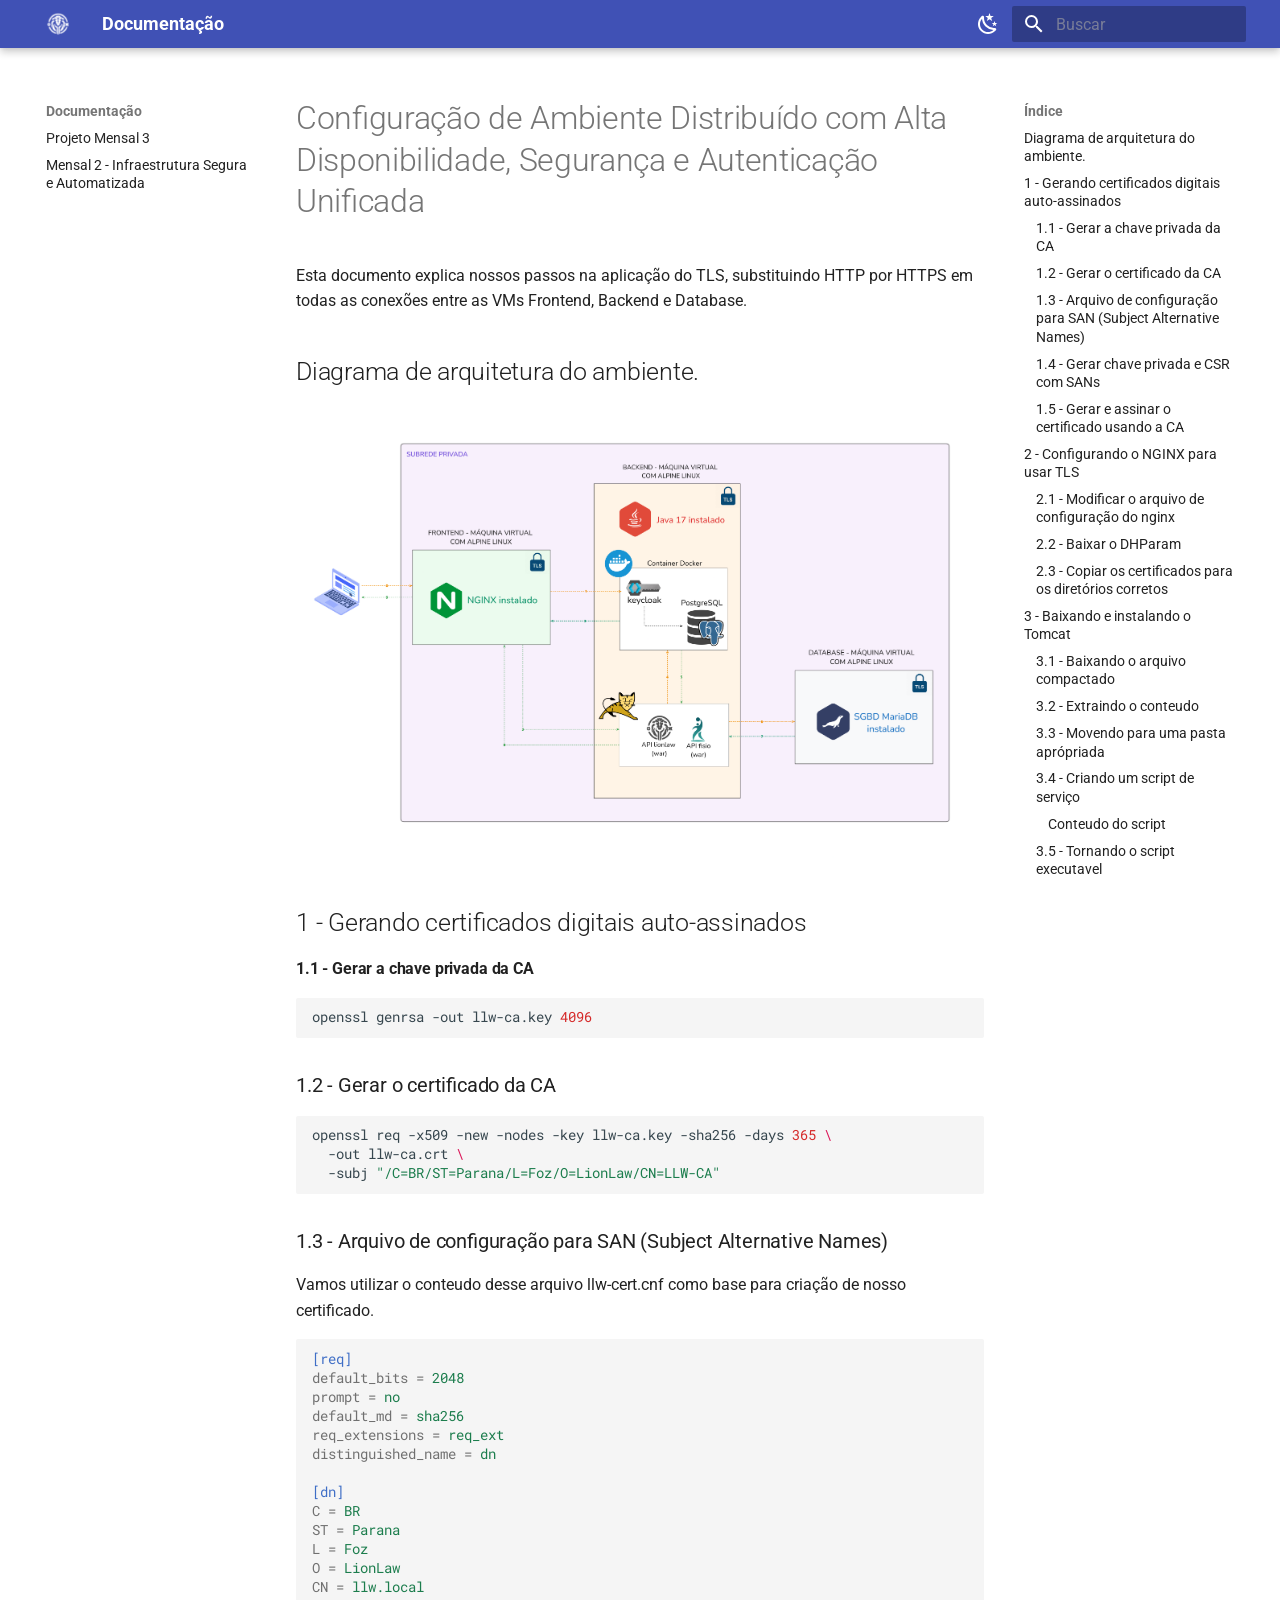
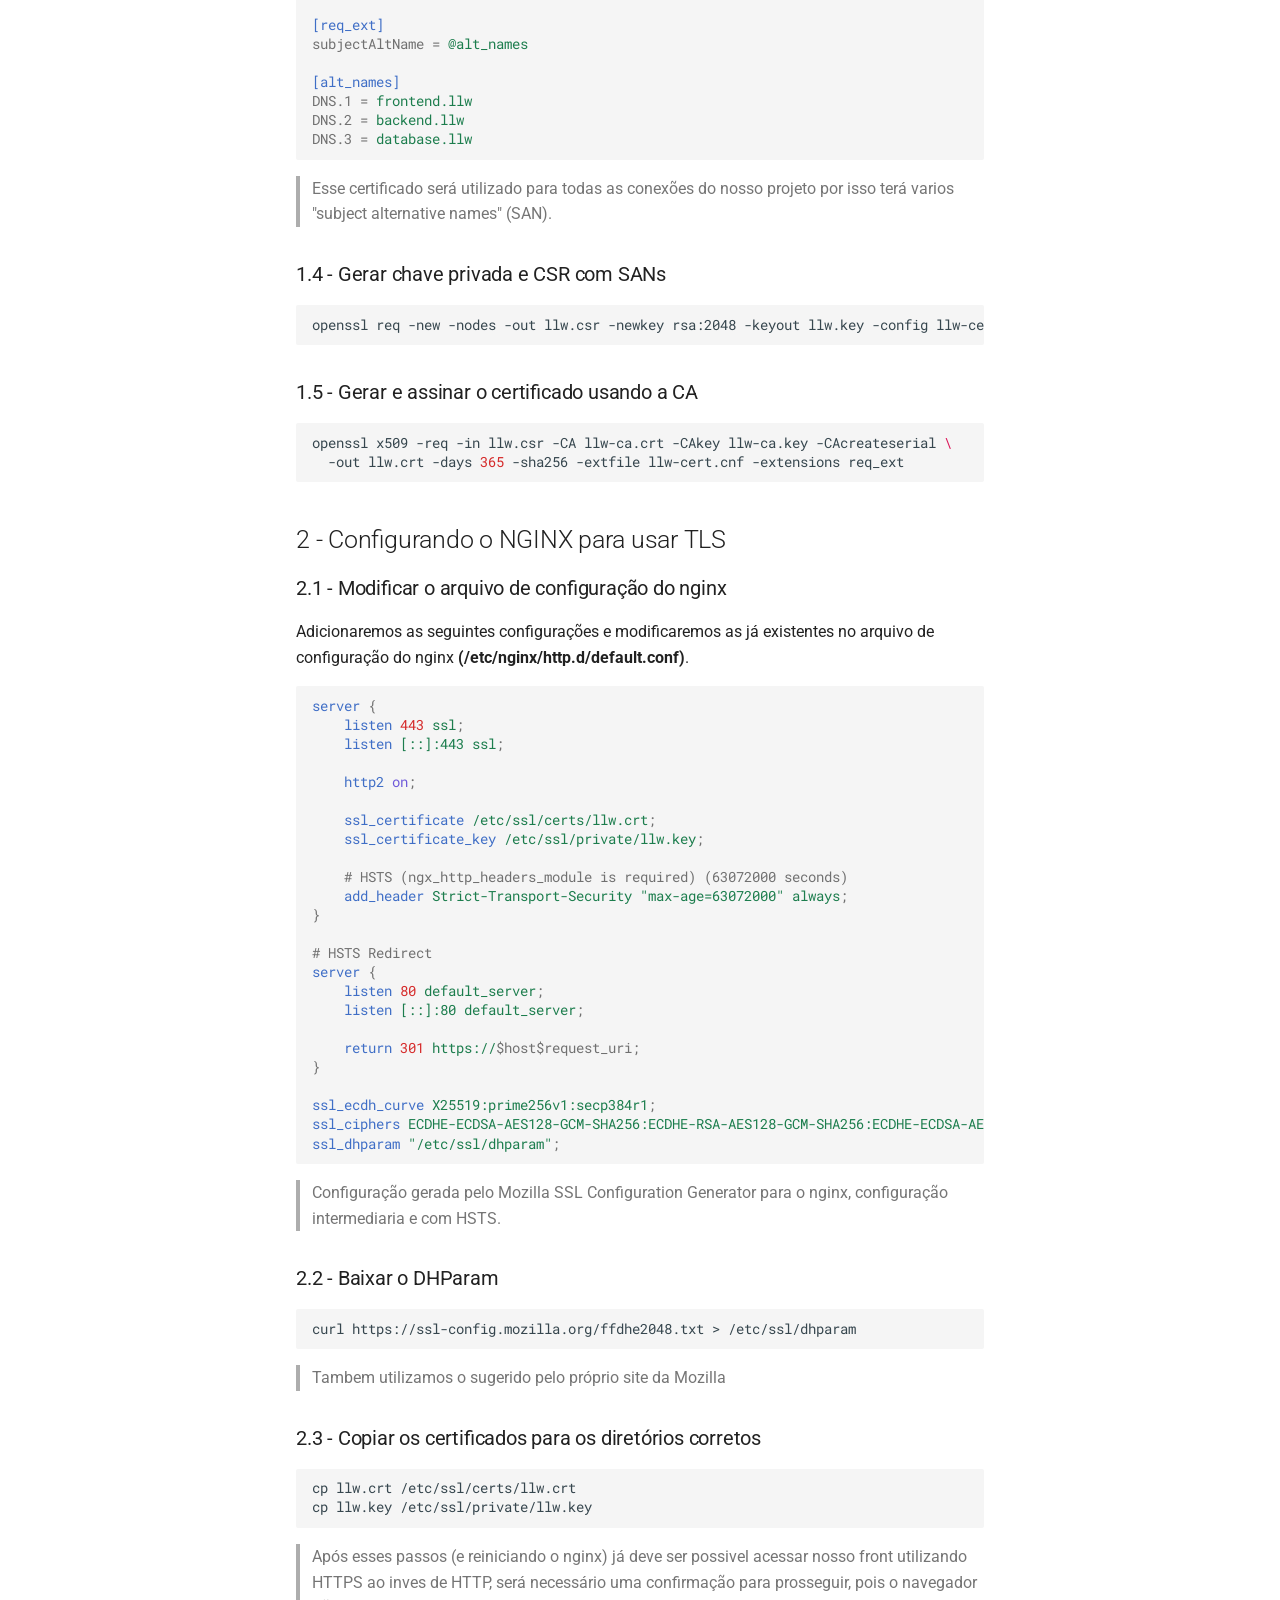
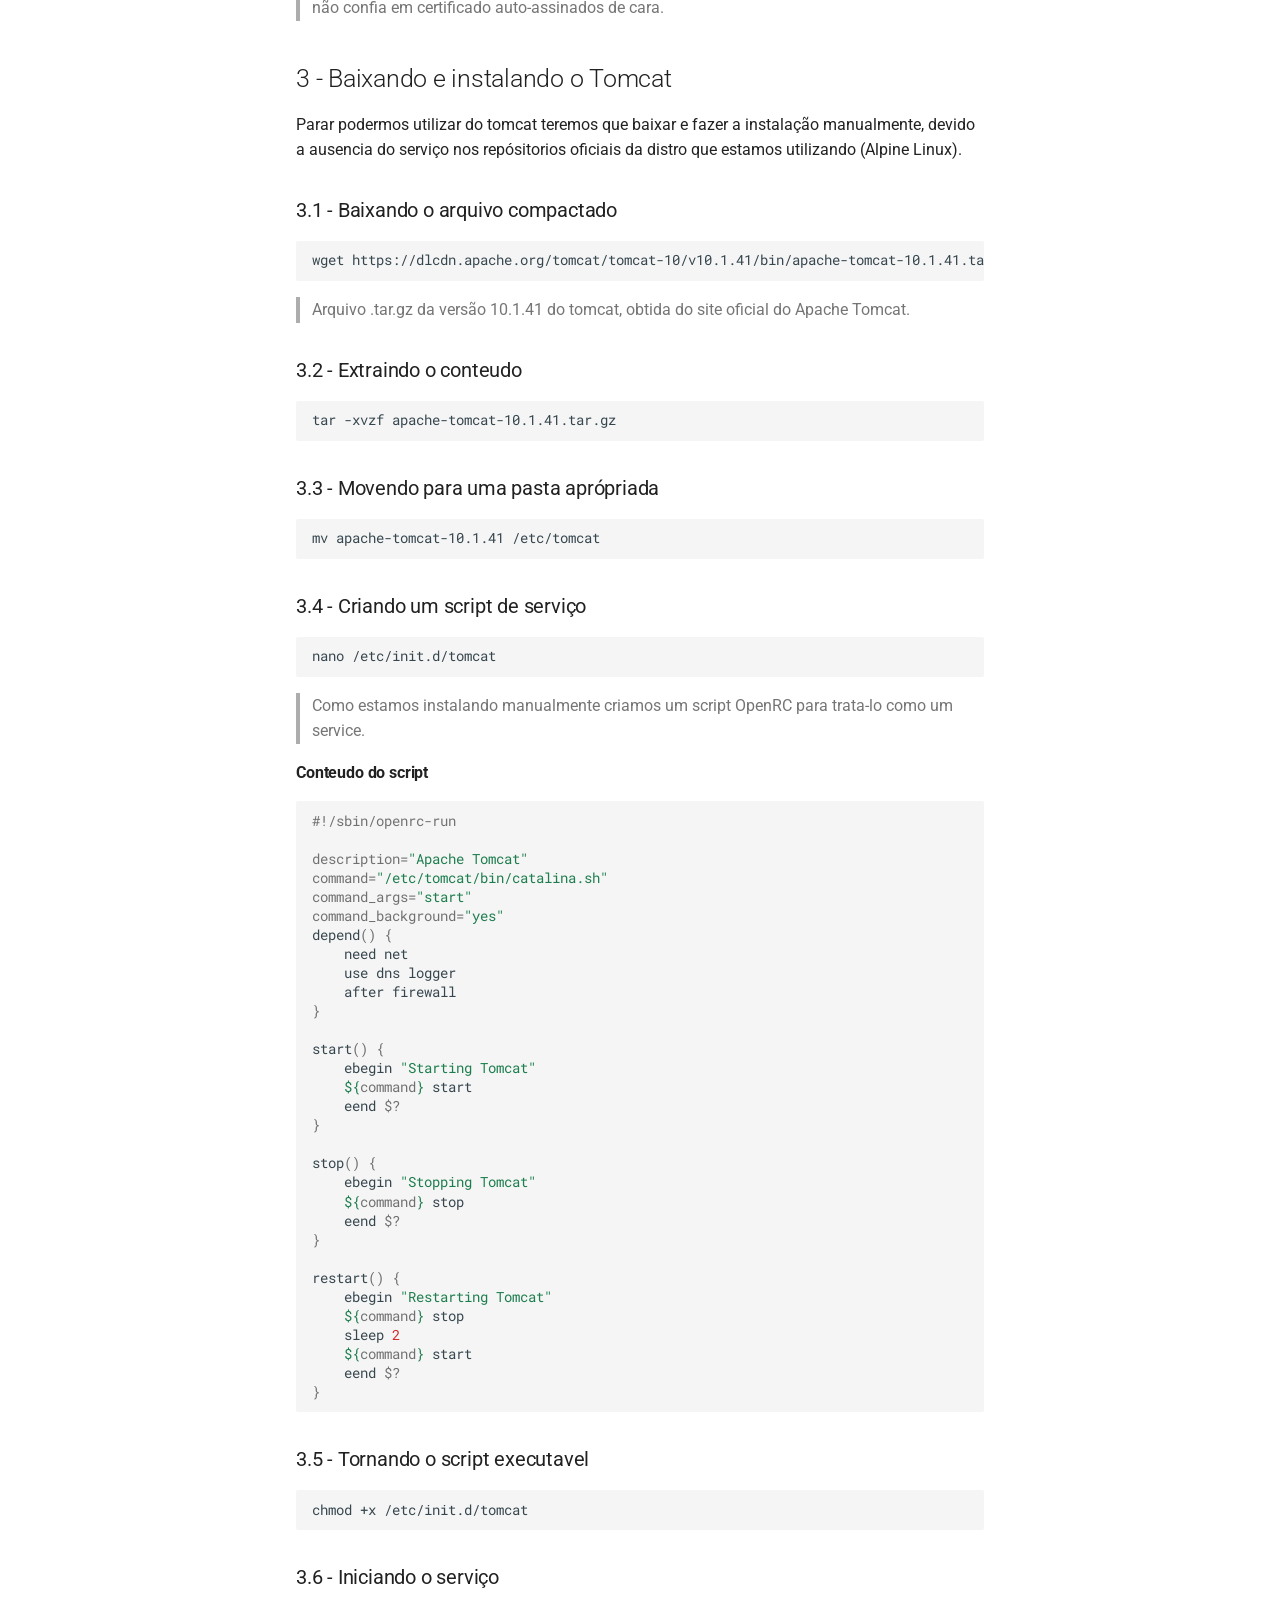
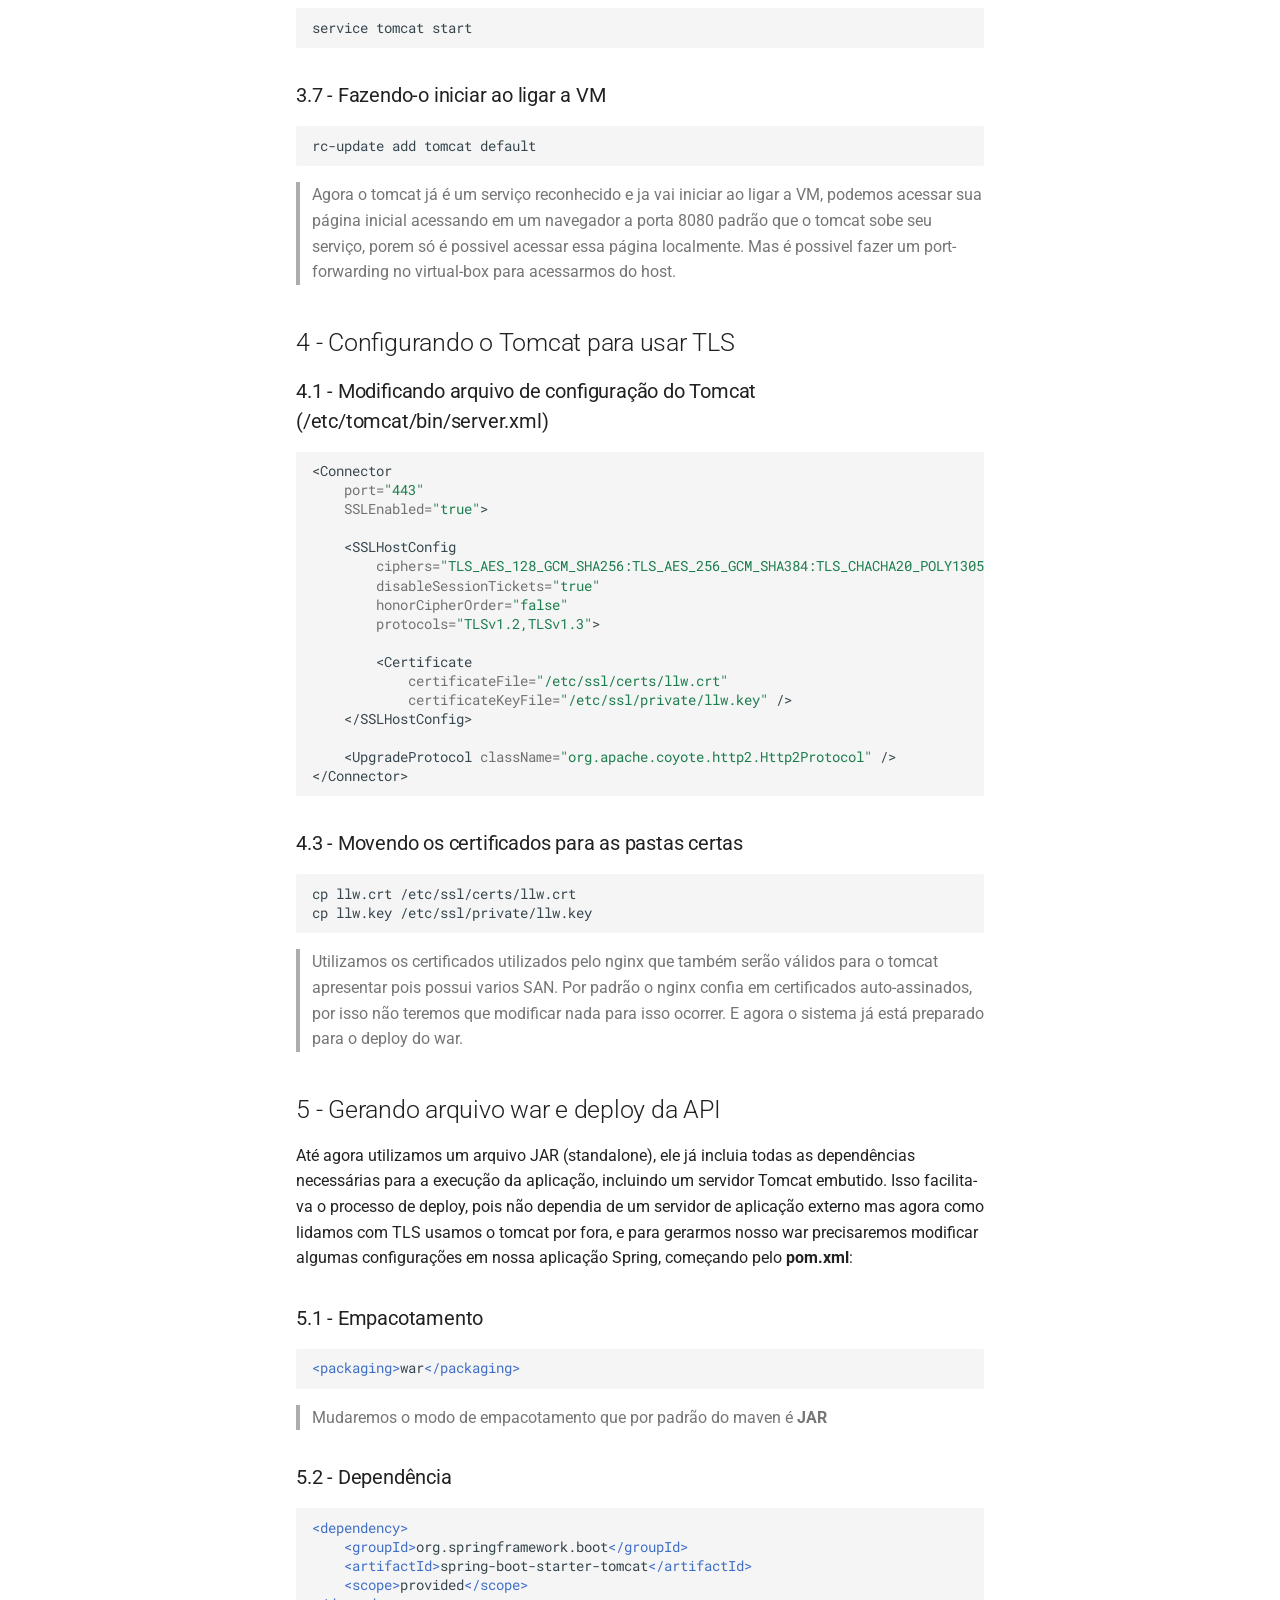
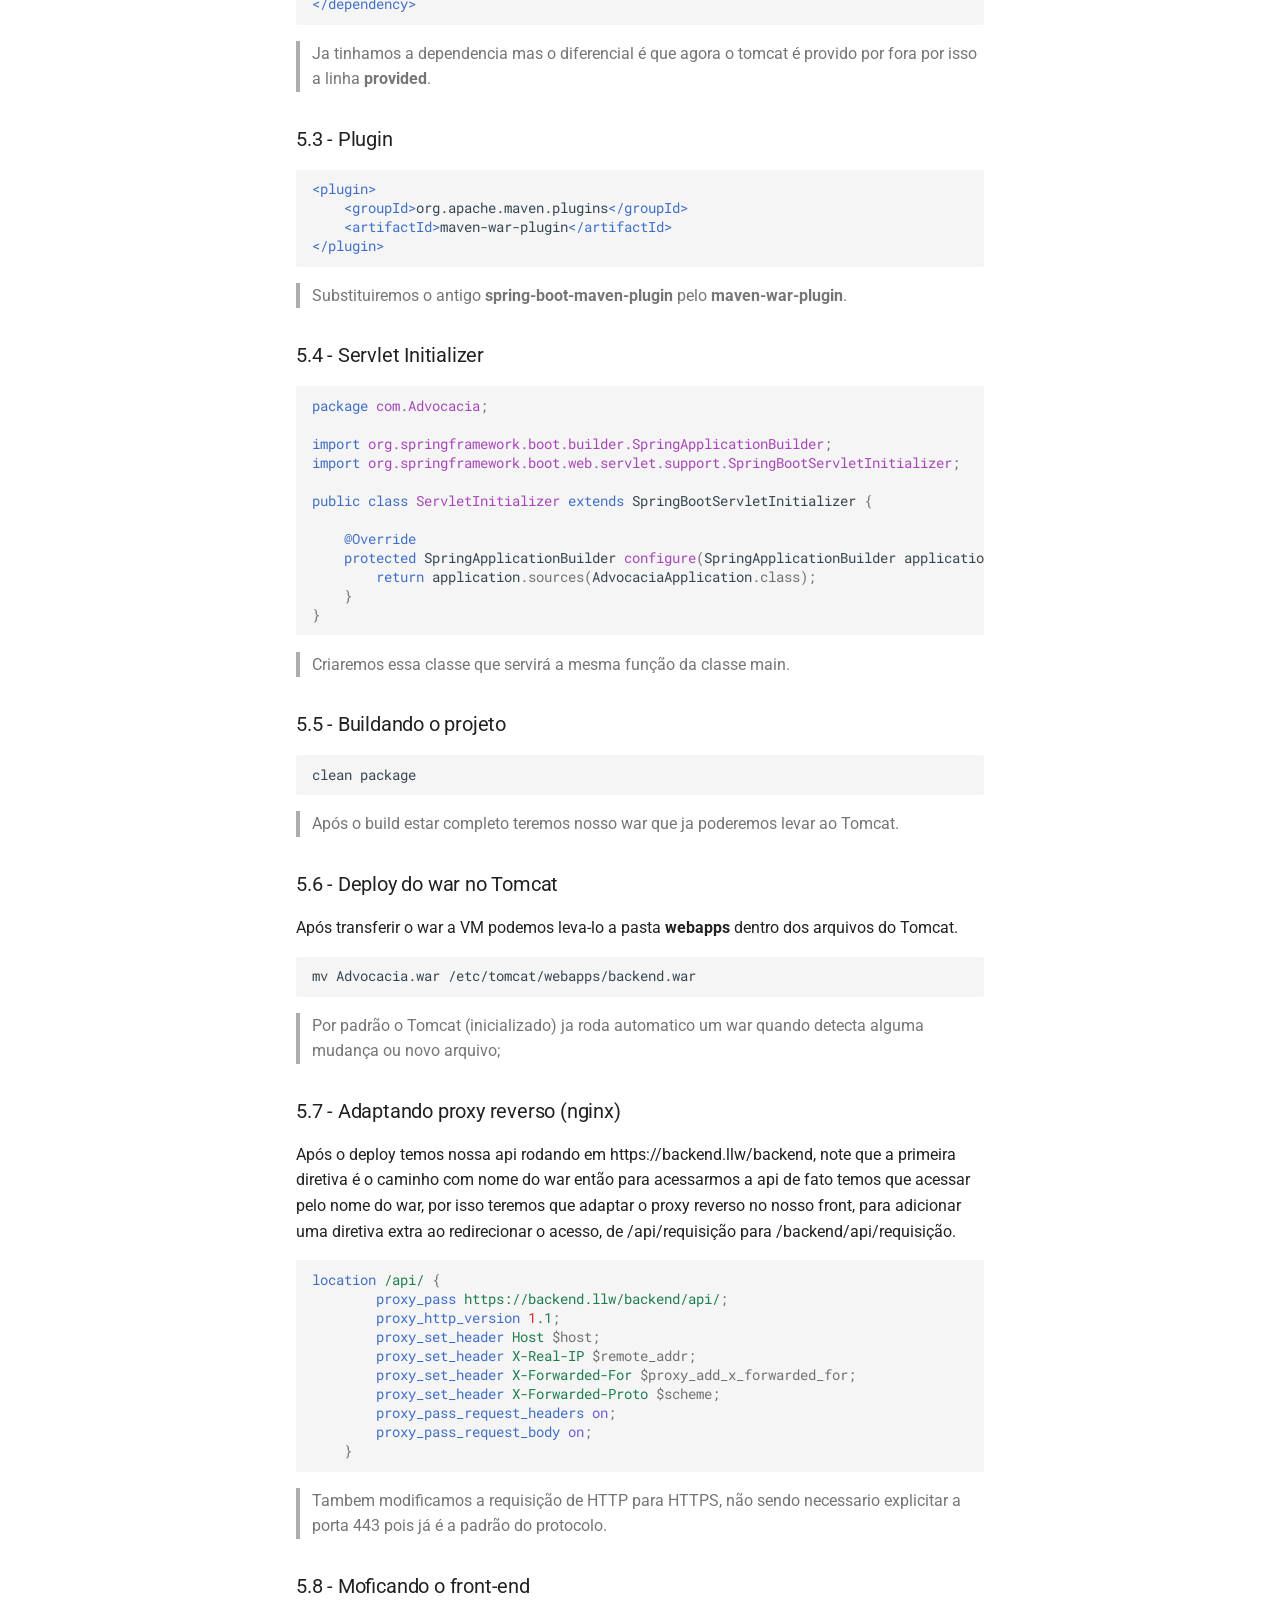
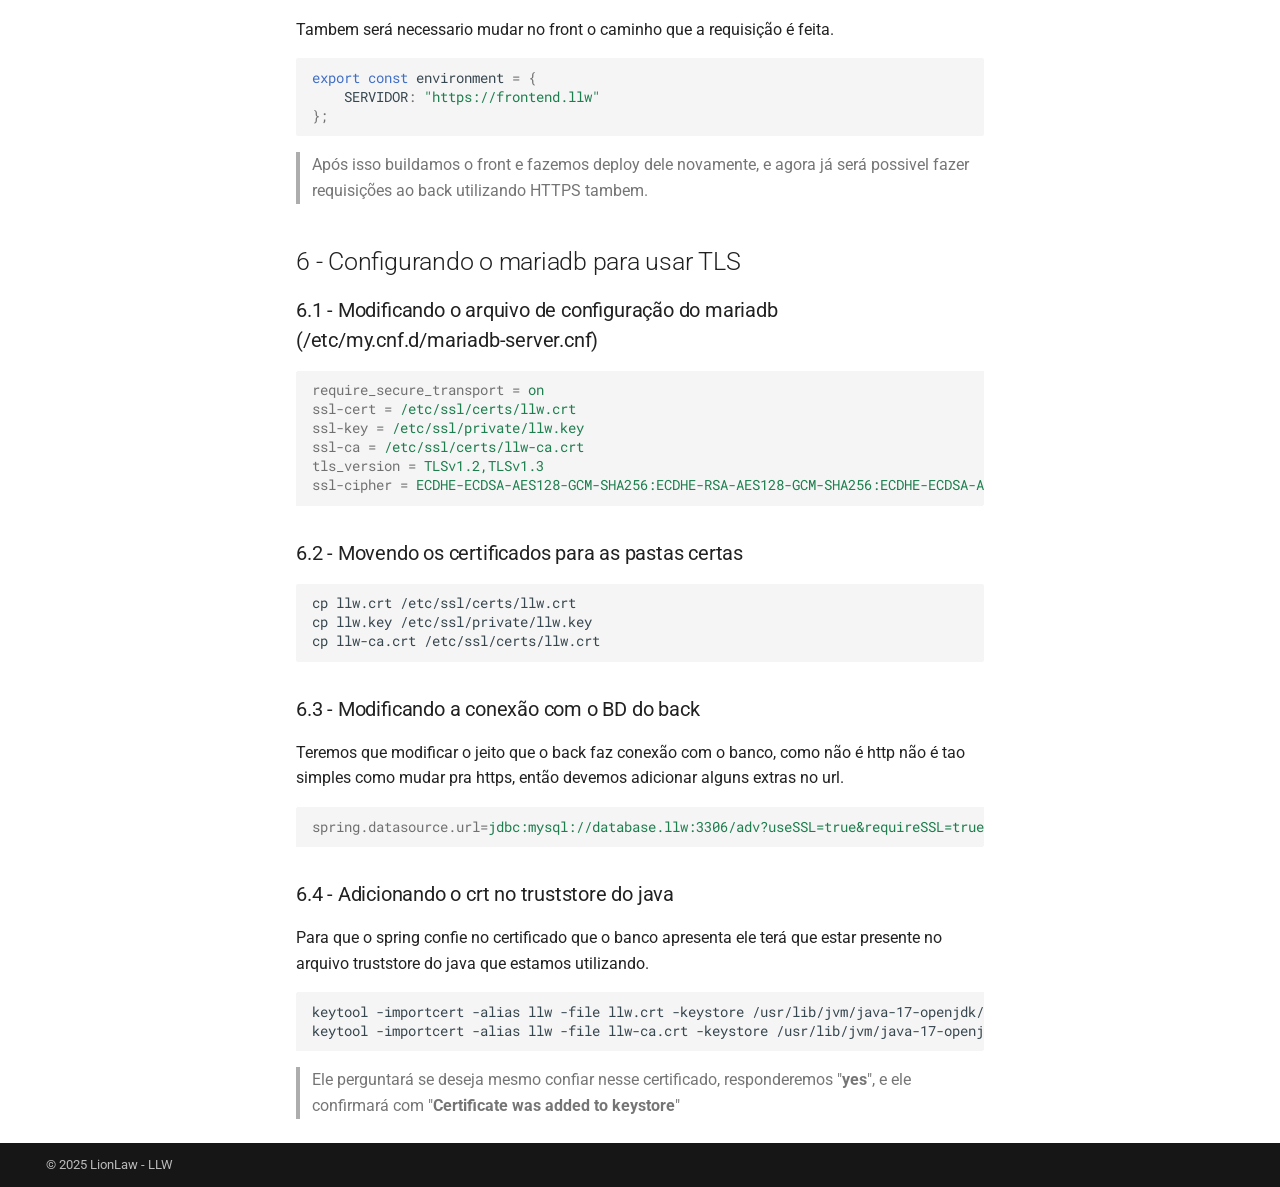
==== commit 3fdd8439: "diagrama" ====
--- a/index.html
+++ b/index.html
@@ -295,6 +295,15 @@
     <ul class="md-nav__list" data-md-component="toc" data-md-scrollfix>
       
         <li class="md-nav__item">
+  <a href="#diagrama-de-arquitetura-do-ambiente" class="md-nav__link">
+    <span class="md-ellipsis">
+      Diagrama de arquitetura do ambiente.
+    </span>
+  </a>
+  
+</li>
+      
+        <li class="md-nav__item">
   <a href="#1-gerando-certificados-digitais-auto-assinados" class="md-nav__link">
     <span class="md-ellipsis">
       1 - Gerando certificados digitais auto-assinados
@@ -678,6 +687,8 @@
 
 <h1 id="configuracao-de-ambiente-distribuido-com-alta-disponibilidade-seguranca-e-autenticacao-unificada">Configuração de Ambiente Distribuído com Alta Disponibilidade, Segurança e Autenticação Unificada<a class="headerlink" href="#configuracao-de-ambiente-distribuido-com-alta-disponibilidade-seguranca-e-autenticacao-unificada" title="Permanent link">&para;</a></h1>
 <p>Esta documento explica nossos passos na aplicação do TLS, substituindo HTTP por HTTPS em todas as conexões entre as VMs Frontend, Backend e Database.</p>
+<h2 id="diagrama-de-arquitetura-do-ambiente">Diagrama de arquitetura do ambiente.<a class="headerlink" href="#diagrama-de-arquitetura-do-ambiente" title="Permanent link">&para;</a></h2>
+<p><img alt="diagrama" src="images/diagrama.png" /></p>
 <h2 id="1-gerando-certificados-digitais-auto-assinados">1 - Gerando certificados digitais auto-assinados<a class="headerlink" href="#1-gerando-certificados-digitais-auto-assinados" title="Permanent link">&para;</a></h2>
 <h4 id="11-gerar-a-chave-privada-da-ca">1.1 - Gerar a chave privada da CA<a class="headerlink" href="#11-gerar-a-chave-privada-da-ca" title="Permanent link">&para;</a></h4>
 <div class="highlight"><pre><span></span><code>openssl<span class="w"> </span>genrsa<span class="w"> </span>-out<span class="w"> </span>llw-ca.key<span class="w"> </span><span class="m">4096</span>
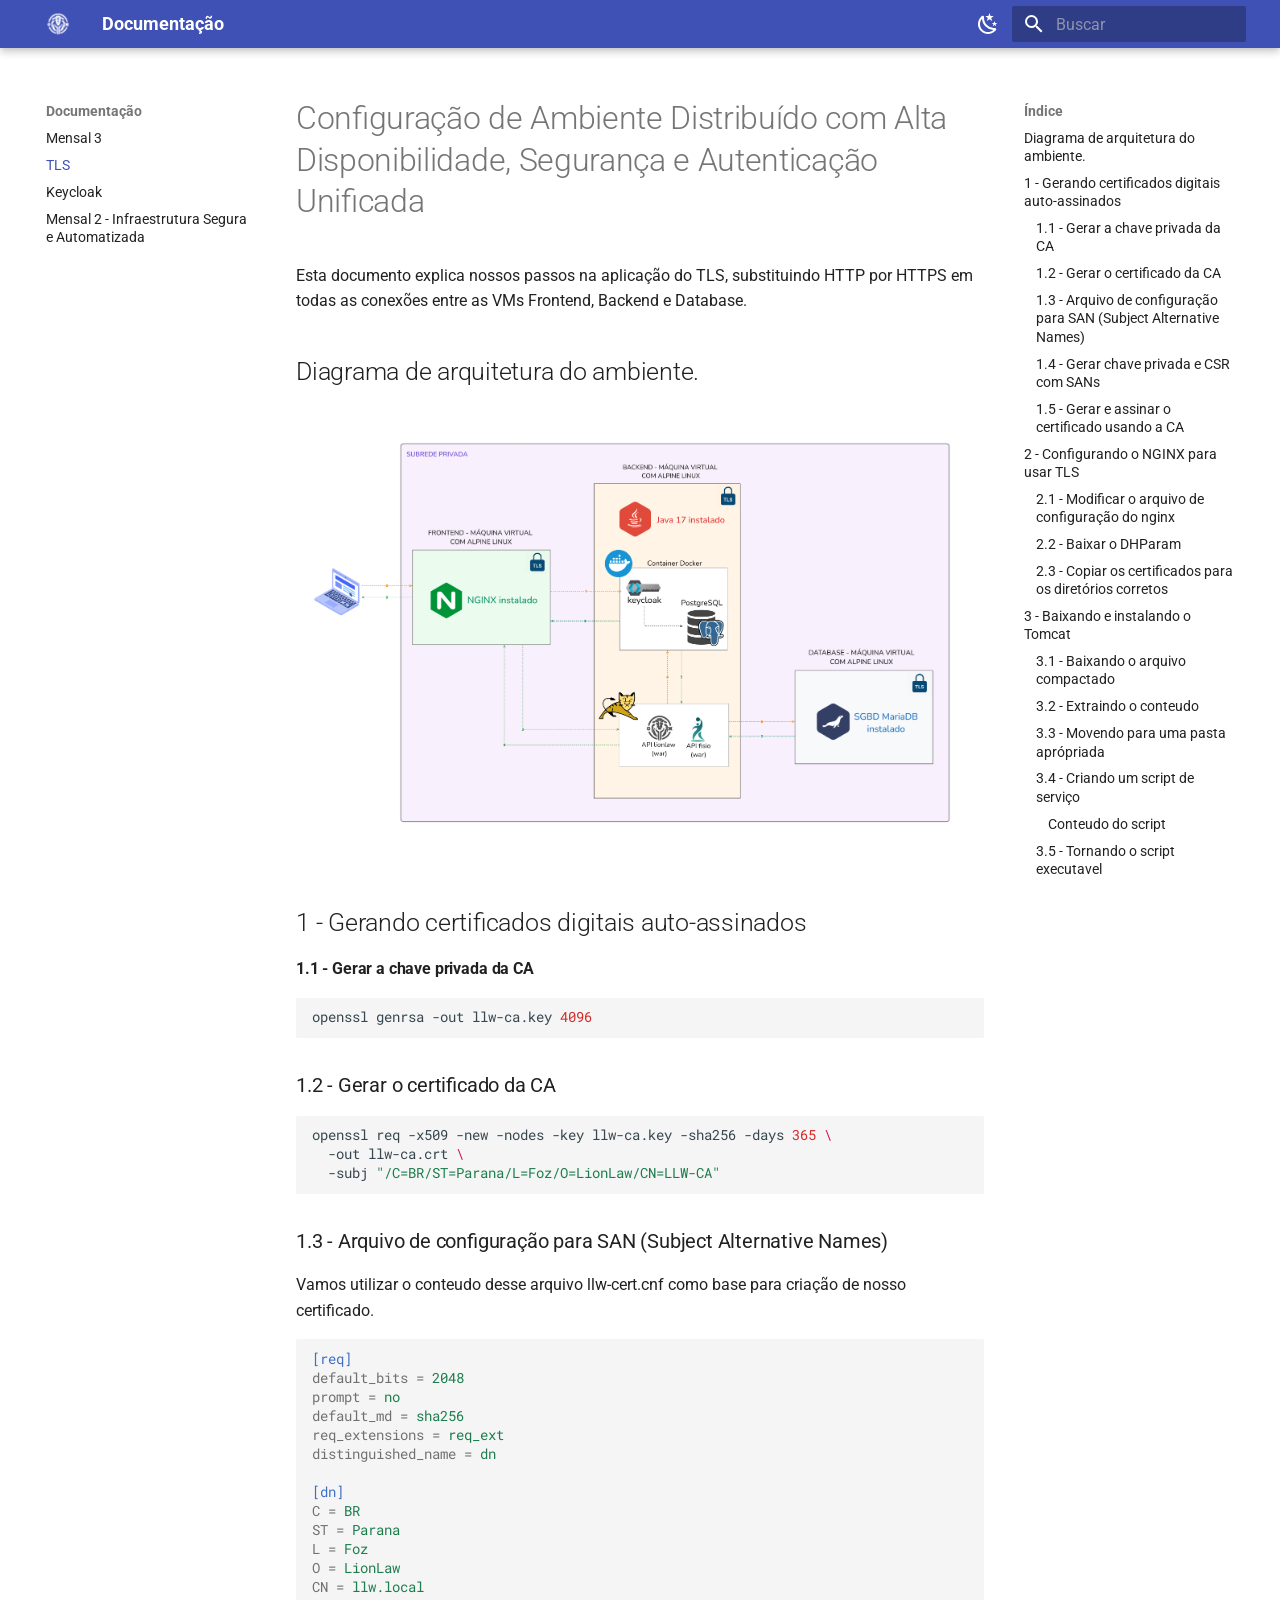
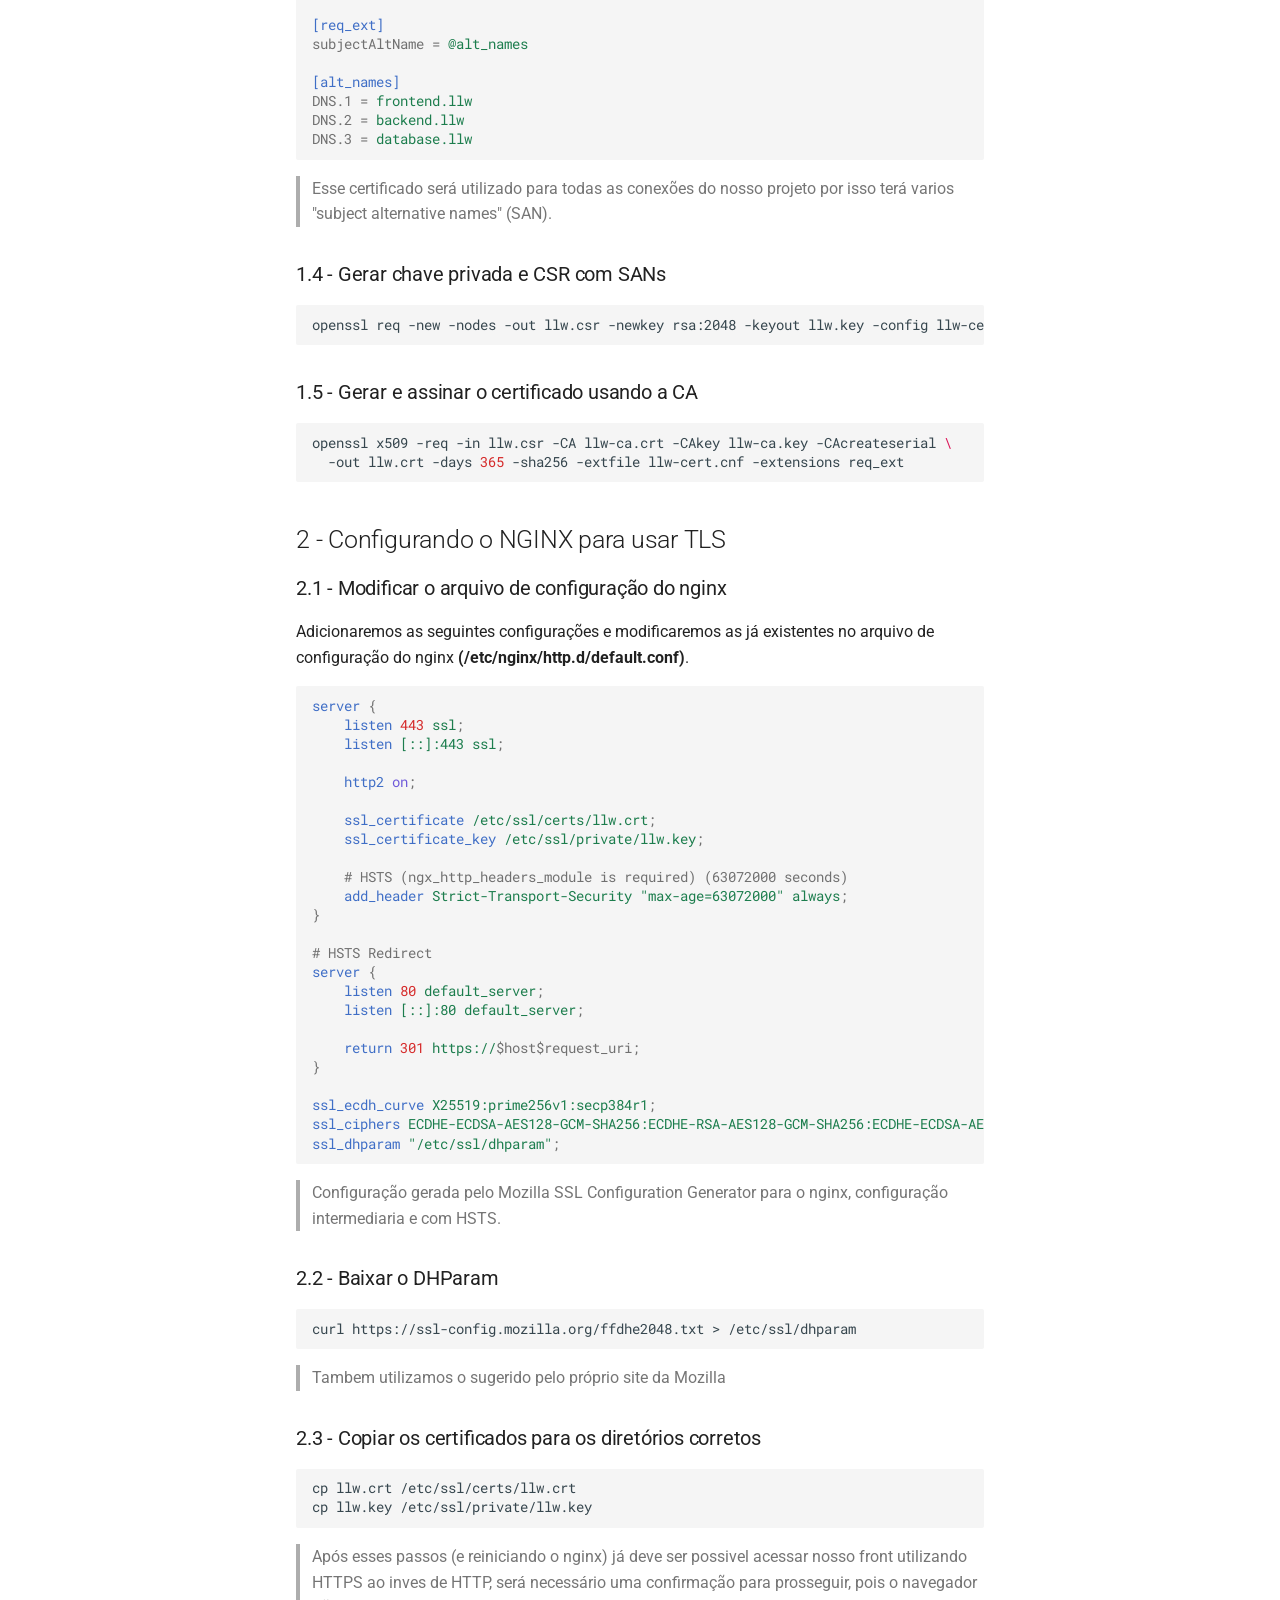
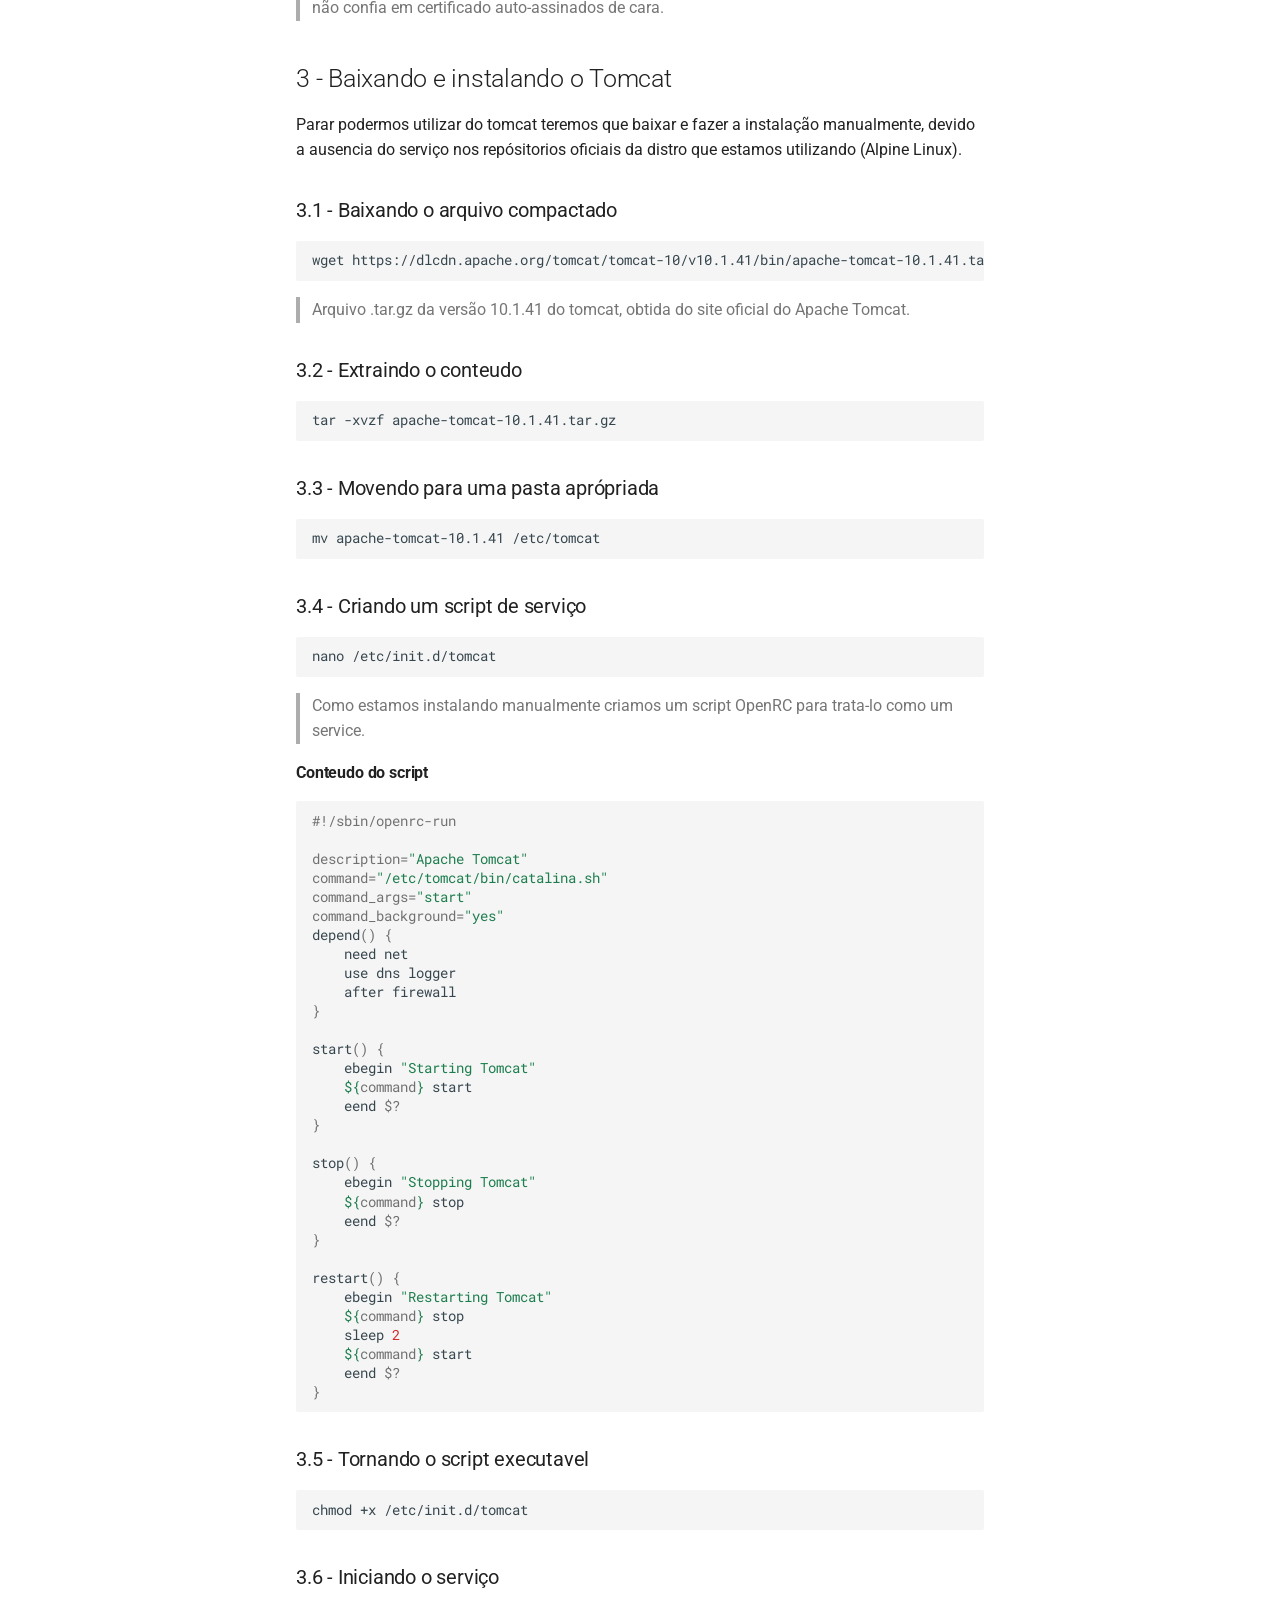
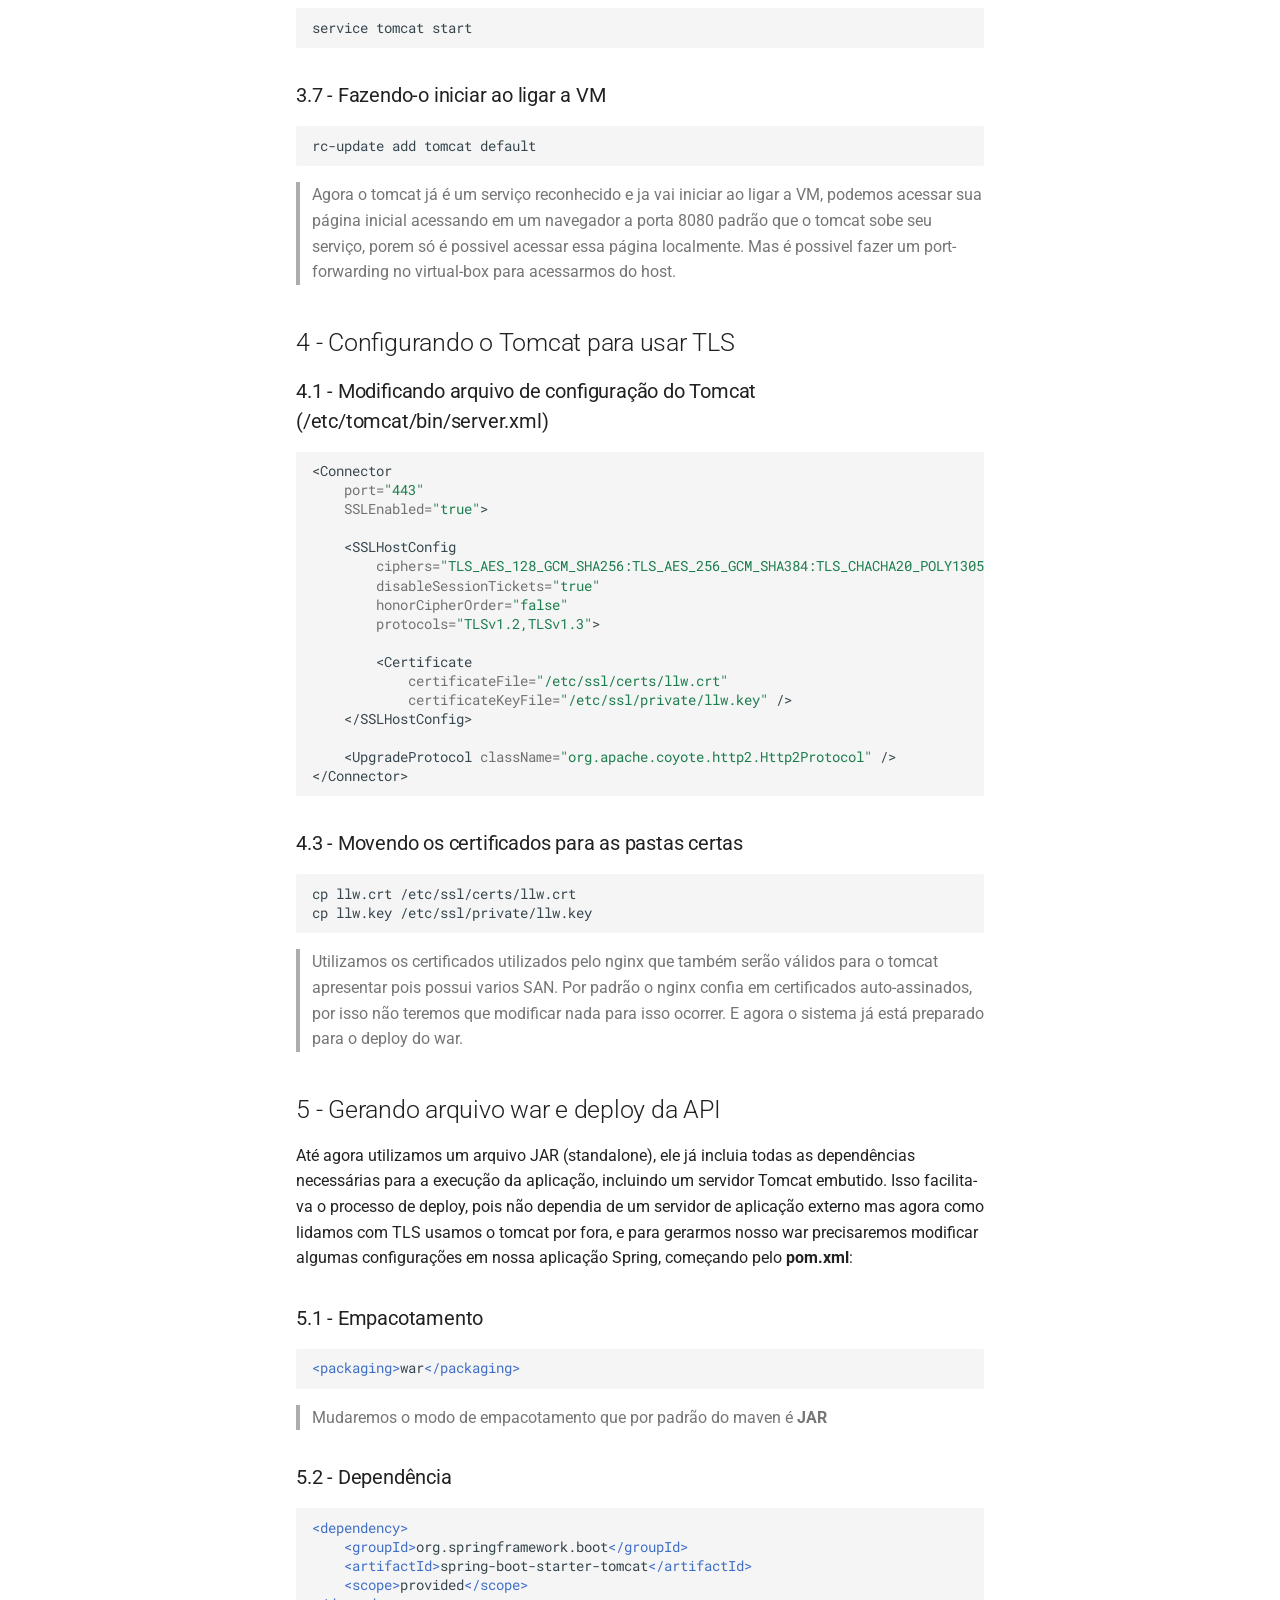
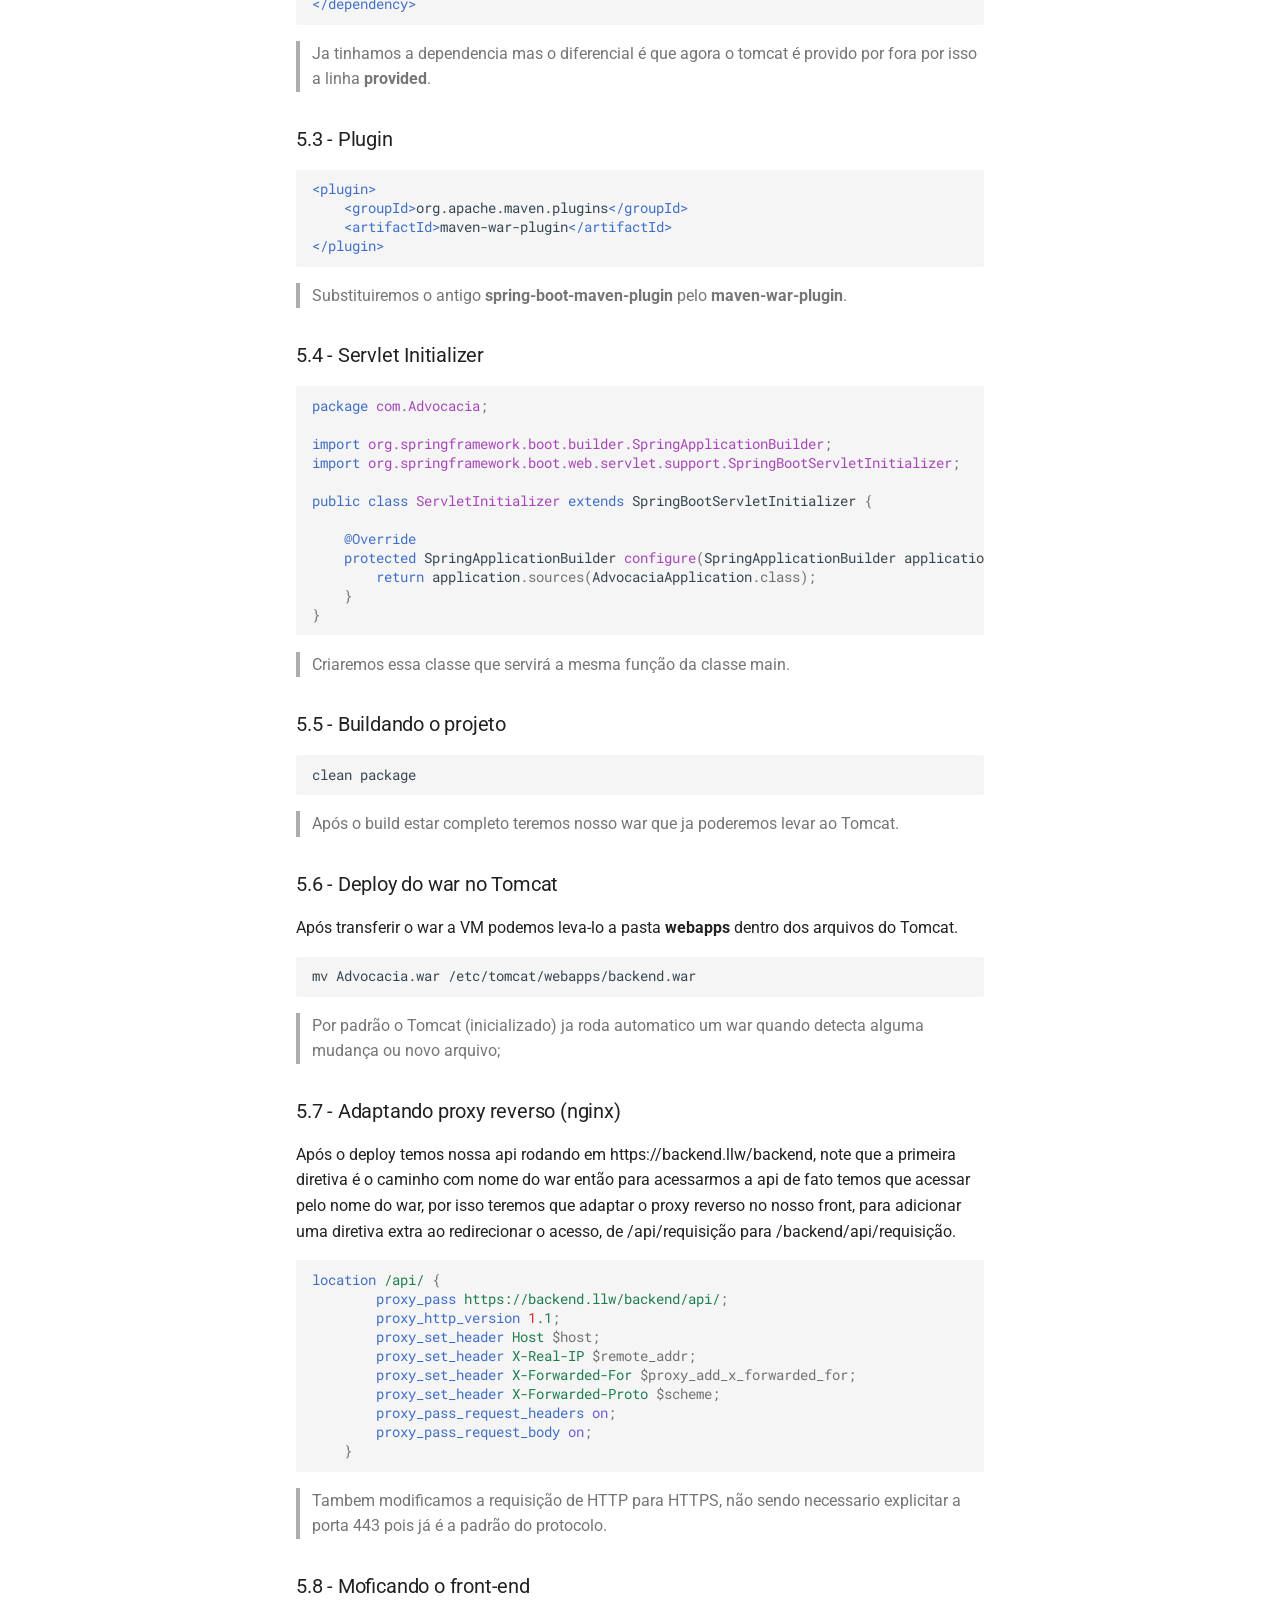
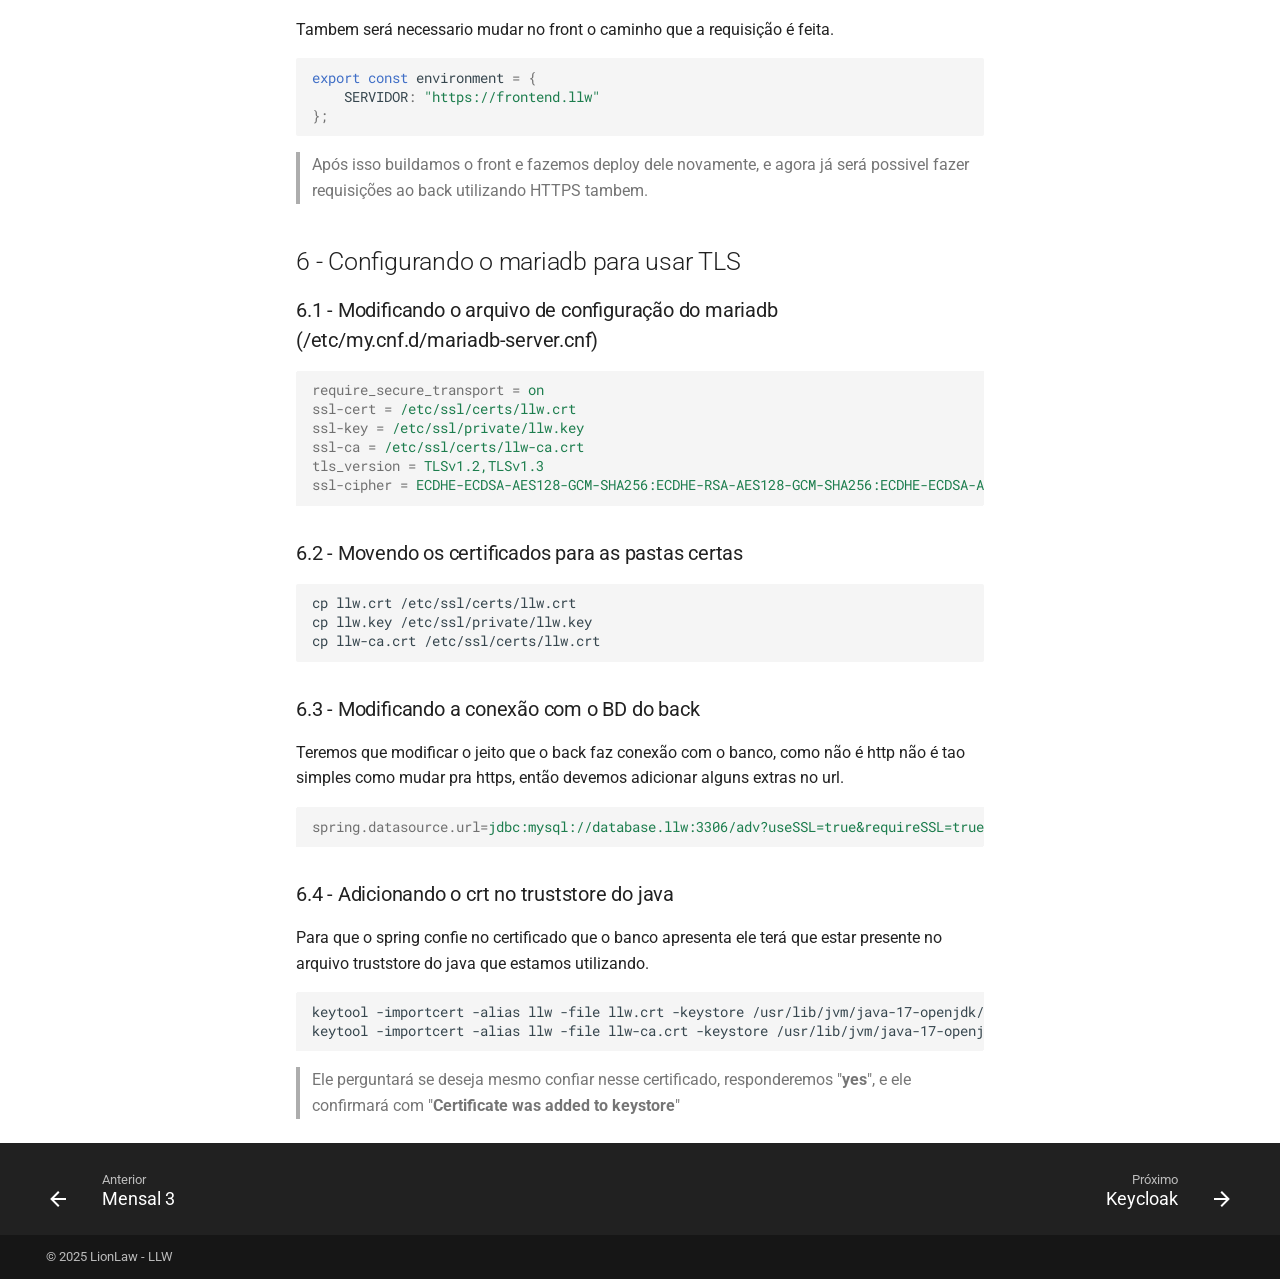
==== commit 4daaabcc: "keycloak" ====
--- a/index.html
+++ b/index.html
@@ -9,6 +9,10 @@
       
       
       
+        <link rel="prev" href="enunciado/">
+      
+      
+        <link rel="next" href="keycloak/">
       
       
       <link rel="icon" href="llw.ico">
@@ -103,7 +107,7 @@
         <div class="md-header__topic" data-md-component="header-topic">
           <span class="md-ellipsis">
             
-              Configuração de Ambiente Distribuído com Alta Disponibilidade, Segurança e Autenticação Unificada
+              TLS
             
           </span>
         </div>
@@ -231,12 +235,473 @@
   
   
     <li class="md-nav__item">
-      <a href="mensal/" class="md-nav__link">
+      <a href="enunciado/" class="md-nav__link">
         
   
   
   <span class="md-ellipsis">
-    Projeto Mensal 3
+    Mensal 3
+    
+  </span>
+  
+
+      </a>
+    </li>
+  
+
+    
+      
+      
+  
+  
+    
+  
+  
+  
+    <li class="md-nav__item md-nav__item--active">
+      
+      <input class="md-nav__toggle md-toggle" type="checkbox" id="__toc">
+      
+      
+        
+      
+      
+        <label class="md-nav__link md-nav__link--active" for="__toc">
+          
+  
+  
+  <span class="md-ellipsis">
+    TLS
+    
+  </span>
+  
+
+          <span class="md-nav__icon md-icon"></span>
+        </label>
+      
+      <a href="." class="md-nav__link md-nav__link--active">
+        
+  
+  
+  <span class="md-ellipsis">
+    TLS
+    
+  </span>
+  
+
+      </a>
+      
+        
+
+<nav class="md-nav md-nav--secondary" aria-label="Índice">
+  
+  
+  
+    
+  
+  
+    <label class="md-nav__title" for="__toc">
+      <span class="md-nav__icon md-icon"></span>
+      Índice
+    </label>
+    <ul class="md-nav__list" data-md-component="toc" data-md-scrollfix>
+      
+        <li class="md-nav__item">
+  <a href="#diagrama-de-arquitetura-do-ambiente" class="md-nav__link">
+    <span class="md-ellipsis">
+      Diagrama de arquitetura do ambiente.
+    </span>
+  </a>
+  
+</li>
+      
+        <li class="md-nav__item">
+  <a href="#1-gerando-certificados-digitais-auto-assinados" class="md-nav__link">
+    <span class="md-ellipsis">
+      1 - Gerando certificados digitais auto-assinados
+    </span>
+  </a>
+  
+    <nav class="md-nav" aria-label="1 - Gerando certificados digitais auto-assinados">
+      <ul class="md-nav__list">
+        
+          <li class="md-nav__item">
+  <a href="#11-gerar-a-chave-privada-da-ca" class="md-nav__link">
+    <span class="md-ellipsis">
+      1.1 - Gerar a chave privada da CA
+    </span>
+  </a>
+  
+</li>
+        
+          <li class="md-nav__item">
+  <a href="#12-gerar-o-certificado-da-ca" class="md-nav__link">
+    <span class="md-ellipsis">
+      1.2 - Gerar o certificado da CA
+    </span>
+  </a>
+  
+</li>
+        
+          <li class="md-nav__item">
+  <a href="#13-arquivo-de-configuracao-para-san-subject-alternative-names" class="md-nav__link">
+    <span class="md-ellipsis">
+      1.3 - Arquivo de configuração para SAN (Subject Alternative Names)
+    </span>
+  </a>
+  
+</li>
+        
+          <li class="md-nav__item">
+  <a href="#14-gerar-chave-privada-e-csr-com-sans" class="md-nav__link">
+    <span class="md-ellipsis">
+      1.4 - Gerar chave privada e CSR com SANs
+    </span>
+  </a>
+  
+</li>
+        
+          <li class="md-nav__item">
+  <a href="#15-gerar-e-assinar-o-certificado-usando-a-ca" class="md-nav__link">
+    <span class="md-ellipsis">
+      1.5 - Gerar e assinar o certificado usando a CA
+    </span>
+  </a>
+  
+</li>
+        
+      </ul>
+    </nav>
+  
+</li>
+      
+        <li class="md-nav__item">
+  <a href="#2-configurando-o-nginx-para-usar-tls" class="md-nav__link">
+    <span class="md-ellipsis">
+      2 - Configurando o NGINX para usar TLS
+    </span>
+  </a>
+  
+    <nav class="md-nav" aria-label="2 - Configurando o NGINX para usar TLS">
+      <ul class="md-nav__list">
+        
+          <li class="md-nav__item">
+  <a href="#21-modificar-o-arquivo-de-configuracao-do-nginx" class="md-nav__link">
+    <span class="md-ellipsis">
+      2.1 - Modificar o arquivo de configuração do nginx
+    </span>
+  </a>
+  
+</li>
+        
+          <li class="md-nav__item">
+  <a href="#22-baixar-o-dhparam" class="md-nav__link">
+    <span class="md-ellipsis">
+      2.2 - Baixar o DHParam
+    </span>
+  </a>
+  
+</li>
+        
+          <li class="md-nav__item">
+  <a href="#23-copiar-os-certificados-para-os-diretorios-corretos" class="md-nav__link">
+    <span class="md-ellipsis">
+      2.3 - Copiar os certificados para os diretórios corretos
+    </span>
+  </a>
+  
+</li>
+        
+      </ul>
+    </nav>
+  
+</li>
+      
+        <li class="md-nav__item">
+  <a href="#3-baixando-e-instalando-o-tomcat" class="md-nav__link">
+    <span class="md-ellipsis">
+      3 - Baixando e instalando o Tomcat
+    </span>
+  </a>
+  
+    <nav class="md-nav" aria-label="3 - Baixando e instalando o Tomcat">
+      <ul class="md-nav__list">
+        
+          <li class="md-nav__item">
+  <a href="#31-baixando-o-arquivo-compactado" class="md-nav__link">
+    <span class="md-ellipsis">
+      3.1 - Baixando o arquivo compactado
+    </span>
+  </a>
+  
+</li>
+        
+          <li class="md-nav__item">
+  <a href="#32-extraindo-o-conteudo" class="md-nav__link">
+    <span class="md-ellipsis">
+      3.2 - Extraindo o conteudo
+    </span>
+  </a>
+  
+</li>
+        
+          <li class="md-nav__item">
+  <a href="#33-movendo-para-uma-pasta-apropriada" class="md-nav__link">
+    <span class="md-ellipsis">
+      3.3 - Movendo para uma pasta aprópriada
+    </span>
+  </a>
+  
+</li>
+        
+          <li class="md-nav__item">
+  <a href="#34-criando-um-script-de-servico" class="md-nav__link">
+    <span class="md-ellipsis">
+      3.4 - Criando um script de serviço
+    </span>
+  </a>
+  
+    <nav class="md-nav" aria-label="3.4 - Criando um script de serviço">
+      <ul class="md-nav__list">
+        
+          <li class="md-nav__item">
+  <a href="#conteudo-do-script" class="md-nav__link">
+    <span class="md-ellipsis">
+      Conteudo do script
+    </span>
+  </a>
+  
+</li>
+        
+      </ul>
+    </nav>
+  
+</li>
+        
+          <li class="md-nav__item">
+  <a href="#35-tornando-o-script-executavel" class="md-nav__link">
+    <span class="md-ellipsis">
+      3.5 - Tornando o script executavel
+    </span>
+  </a>
+  
+</li>
+        
+          <li class="md-nav__item">
+  <a href="#36-iniciando-o-servico" class="md-nav__link">
+    <span class="md-ellipsis">
+      3.6 - Iniciando o serviço
+    </span>
+  </a>
+  
+</li>
+        
+          <li class="md-nav__item">
+  <a href="#37-fazendo-o-iniciar-ao-ligar-a-vm" class="md-nav__link">
+    <span class="md-ellipsis">
+      3.7 - Fazendo-o iniciar ao ligar a VM
+    </span>
+  </a>
+  
+</li>
+        
+      </ul>
+    </nav>
+  
+</li>
+      
+        <li class="md-nav__item">
+  <a href="#4-configurando-o-tomcat-para-usar-tls" class="md-nav__link">
+    <span class="md-ellipsis">
+      4 - Configurando o Tomcat para usar TLS
+    </span>
+  </a>
+  
+    <nav class="md-nav" aria-label="4 - Configurando o Tomcat para usar TLS">
+      <ul class="md-nav__list">
+        
+          <li class="md-nav__item">
+  <a href="#41-modificando-arquivo-de-configuracao-do-tomcat-etctomcatbinserverxml" class="md-nav__link">
+    <span class="md-ellipsis">
+      4.1 - Modificando arquivo de configuração do Tomcat (/etc/tomcat/bin/server.xml)
+    </span>
+  </a>
+  
+</li>
+        
+          <li class="md-nav__item">
+  <a href="#43-movendo-os-certificados-para-as-pastas-certas" class="md-nav__link">
+    <span class="md-ellipsis">
+      4.3 - Movendo os certificados para as pastas certas
+    </span>
+  </a>
+  
+</li>
+        
+      </ul>
+    </nav>
+  
+</li>
+      
+        <li class="md-nav__item">
+  <a href="#5-gerando-arquivo-war-e-deploy-da-api" class="md-nav__link">
+    <span class="md-ellipsis">
+      5 - Gerando arquivo war e deploy da API
+    </span>
+  </a>
+  
+    <nav class="md-nav" aria-label="5 - Gerando arquivo war e deploy da API">
+      <ul class="md-nav__list">
+        
+          <li class="md-nav__item">
+  <a href="#51-empacotamento" class="md-nav__link">
+    <span class="md-ellipsis">
+      5.1 - Empacotamento
+    </span>
+  </a>
+  
+</li>
+        
+          <li class="md-nav__item">
+  <a href="#52-dependencia" class="md-nav__link">
+    <span class="md-ellipsis">
+      5.2 - Dependência
+    </span>
+  </a>
+  
+</li>
+        
+          <li class="md-nav__item">
+  <a href="#53-plugin" class="md-nav__link">
+    <span class="md-ellipsis">
+      5.3 - Plugin
+    </span>
+  </a>
+  
+</li>
+        
+          <li class="md-nav__item">
+  <a href="#54-servlet-initializer" class="md-nav__link">
+    <span class="md-ellipsis">
+      5.4 - Servlet Initializer
+    </span>
+  </a>
+  
+</li>
+        
+          <li class="md-nav__item">
+  <a href="#55-buildando-o-projeto" class="md-nav__link">
+    <span class="md-ellipsis">
+      5.5 - Buildando o projeto
+    </span>
+  </a>
+  
+</li>
+        
+          <li class="md-nav__item">
+  <a href="#56-deploy-do-war-no-tomcat" class="md-nav__link">
+    <span class="md-ellipsis">
+      5.6 - Deploy do war no Tomcat
+    </span>
+  </a>
+  
+</li>
+        
+          <li class="md-nav__item">
+  <a href="#57-adaptando-proxy-reverso-nginx" class="md-nav__link">
+    <span class="md-ellipsis">
+      5.7 - Adaptando proxy reverso (nginx)
+    </span>
+  </a>
+  
+</li>
+        
+          <li class="md-nav__item">
+  <a href="#58-moficando-o-front-end" class="md-nav__link">
+    <span class="md-ellipsis">
+      5.8 - Moficando o front-end
+    </span>
+  </a>
+  
+</li>
+        
+      </ul>
+    </nav>
+  
+</li>
+      
+        <li class="md-nav__item">
+  <a href="#6-configurando-o-mariadb-para-usar-tls" class="md-nav__link">
+    <span class="md-ellipsis">
+      6 - Configurando o mariadb para usar TLS
+    </span>
+  </a>
+  
+    <nav class="md-nav" aria-label="6 - Configurando o mariadb para usar TLS">
+      <ul class="md-nav__list">
+        
+          <li class="md-nav__item">
+  <a href="#61-modificando-o-arquivo-de-configuracao-do-mariadb-etcmycnfdmariadb-servercnf" class="md-nav__link">
+    <span class="md-ellipsis">
+      6.1 - Modificando o arquivo de configuração do mariadb (/etc/my.cnf.d/mariadb-server.cnf)
+    </span>
+  </a>
+  
+</li>
+        
+          <li class="md-nav__item">
+  <a href="#62-movendo-os-certificados-para-as-pastas-certas" class="md-nav__link">
+    <span class="md-ellipsis">
+      6.2 - Movendo os certificados para as pastas certas
+    </span>
+  </a>
+  
+</li>
+        
+          <li class="md-nav__item">
+  <a href="#63-modificando-a-conexao-com-o-bd-do-back" class="md-nav__link">
+    <span class="md-ellipsis">
+      6.3 - Modificando a conexão com o BD do back
+    </span>
+  </a>
+  
+</li>
+        
+          <li class="md-nav__item">
+  <a href="#64-adicionando-o-crt-no-truststore-do-java" class="md-nav__link">
+    <span class="md-ellipsis">
+      6.4 - Adicionando o crt no truststore do java
+    </span>
+  </a>
+  
+</li>
+        
+      </ul>
+    </nav>
+  
+</li>
+      
+    </ul>
+  
+</nav>
+      
+    </li>
+  
+
+    
+      
+      
+  
+  
+  
+  
+    <li class="md-nav__item">
+      <a href="keycloak/" class="md-nav__link">
+        
+  
+  
+  <span class="md-ellipsis">
+    Keycloak
     
   </span>
   
@@ -1001,6 +1466,44 @@
         <footer class="md-footer">
   
     
+      
+      <nav class="md-footer__inner md-grid" aria-label="Rodapé" >
+        
+          
+          <a href="enunciado/" class="md-footer__link md-footer__link--prev" aria-label="Anterior: Mensal 3">
+            <div class="md-footer__button md-icon">
+              
+              <svg xmlns="http://www.w3.org/2000/svg" viewBox="0 0 24 24"><path d="M20 11v2H8l5.5 5.5-1.42 1.42L4.16 12l7.92-7.92L13.5 5.5 8 11z"/></svg>
+            </div>
+            <div class="md-footer__title">
+              <span class="md-footer__direction">
+                Anterior
+              </span>
+              <div class="md-ellipsis">
+                Mensal 3
+              </div>
+            </div>
+          </a>
+        
+        
+          
+          <a href="keycloak/" class="md-footer__link md-footer__link--next" aria-label="Próximo: Keycloak">
+            <div class="md-footer__title">
+              <span class="md-footer__direction">
+                Próximo
+              </span>
+              <div class="md-ellipsis">
+                Keycloak
+              </div>
+            </div>
+            <div class="md-footer__button md-icon">
+              
+              <svg xmlns="http://www.w3.org/2000/svg" viewBox="0 0 24 24"><path d="M4 11v2h12l-5.5 5.5 1.42 1.42L19.84 12l-7.92-7.92L10.5 5.5 16 11z"/></svg>
+            </div>
+          </a>
+        
+      </nav>
+    
   
   <div class="md-footer-meta md-typeset">
     <div class="md-footer-meta__inner md-grid">
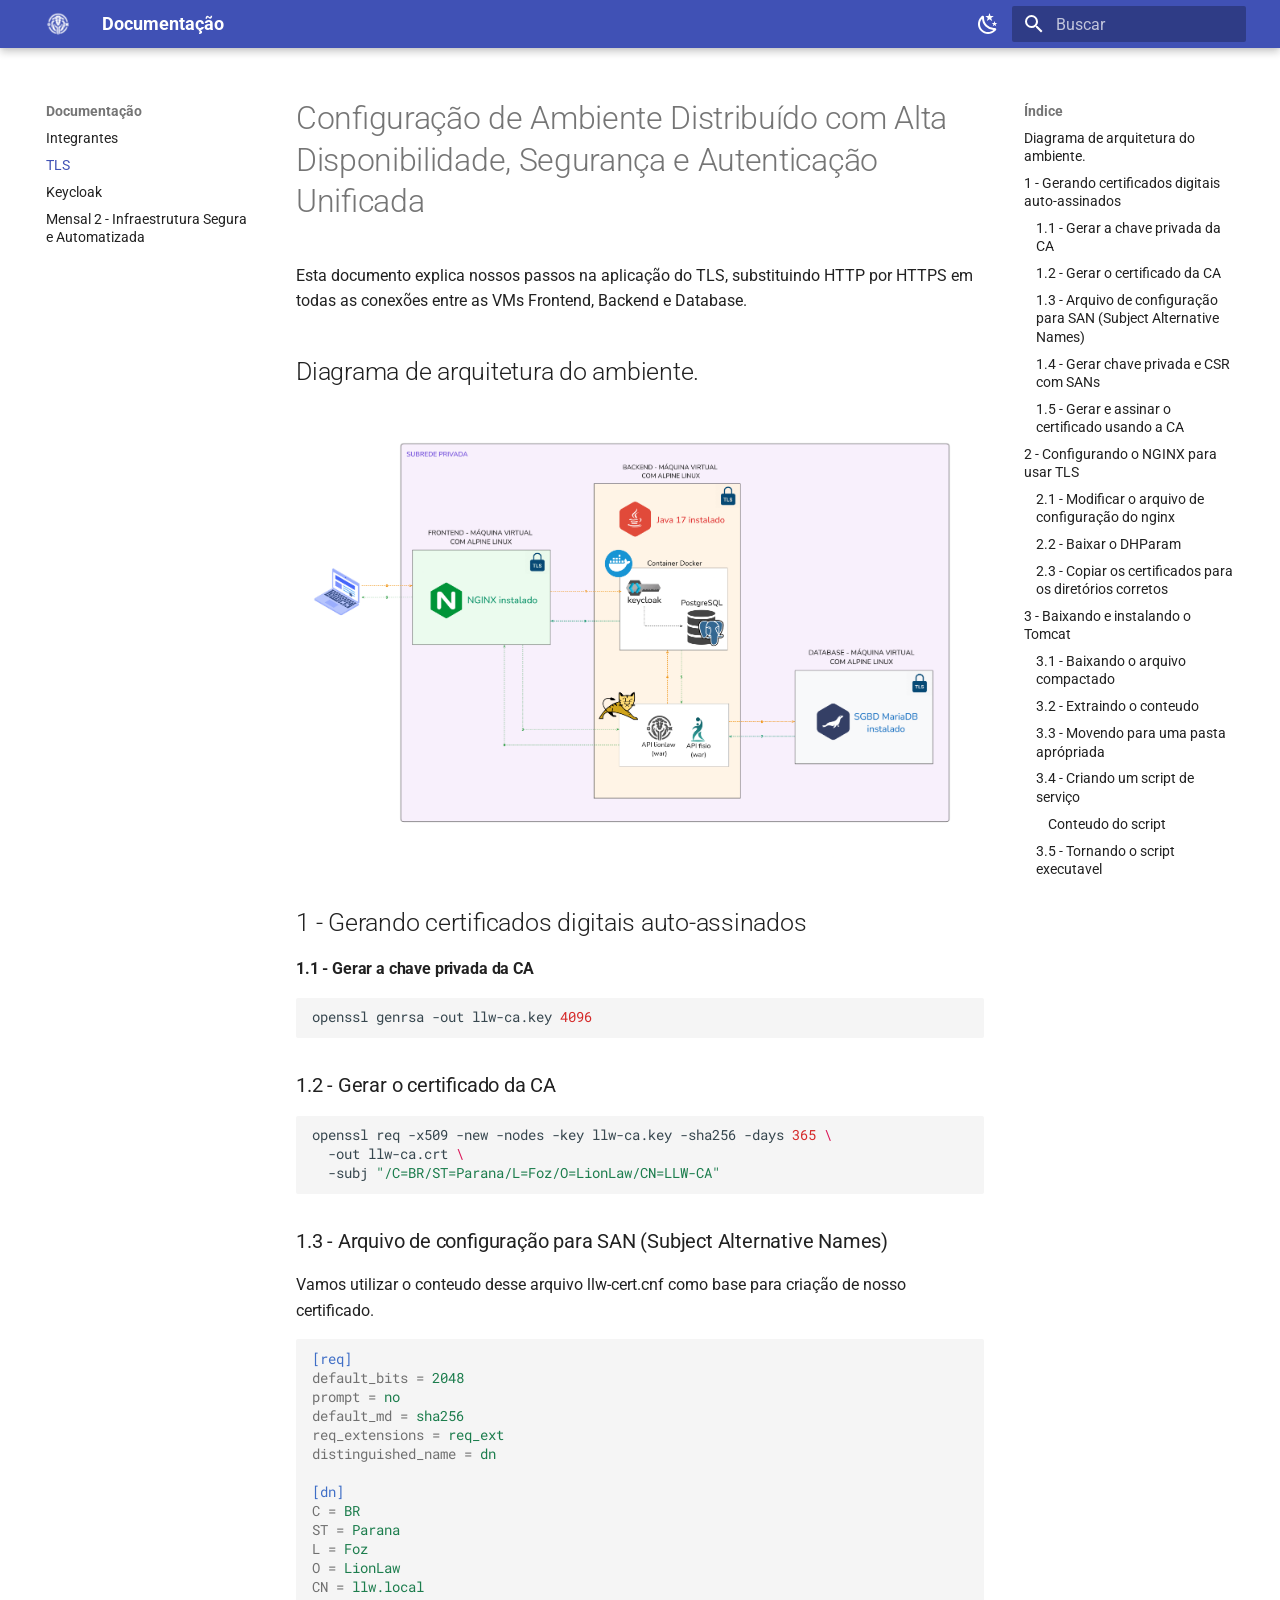
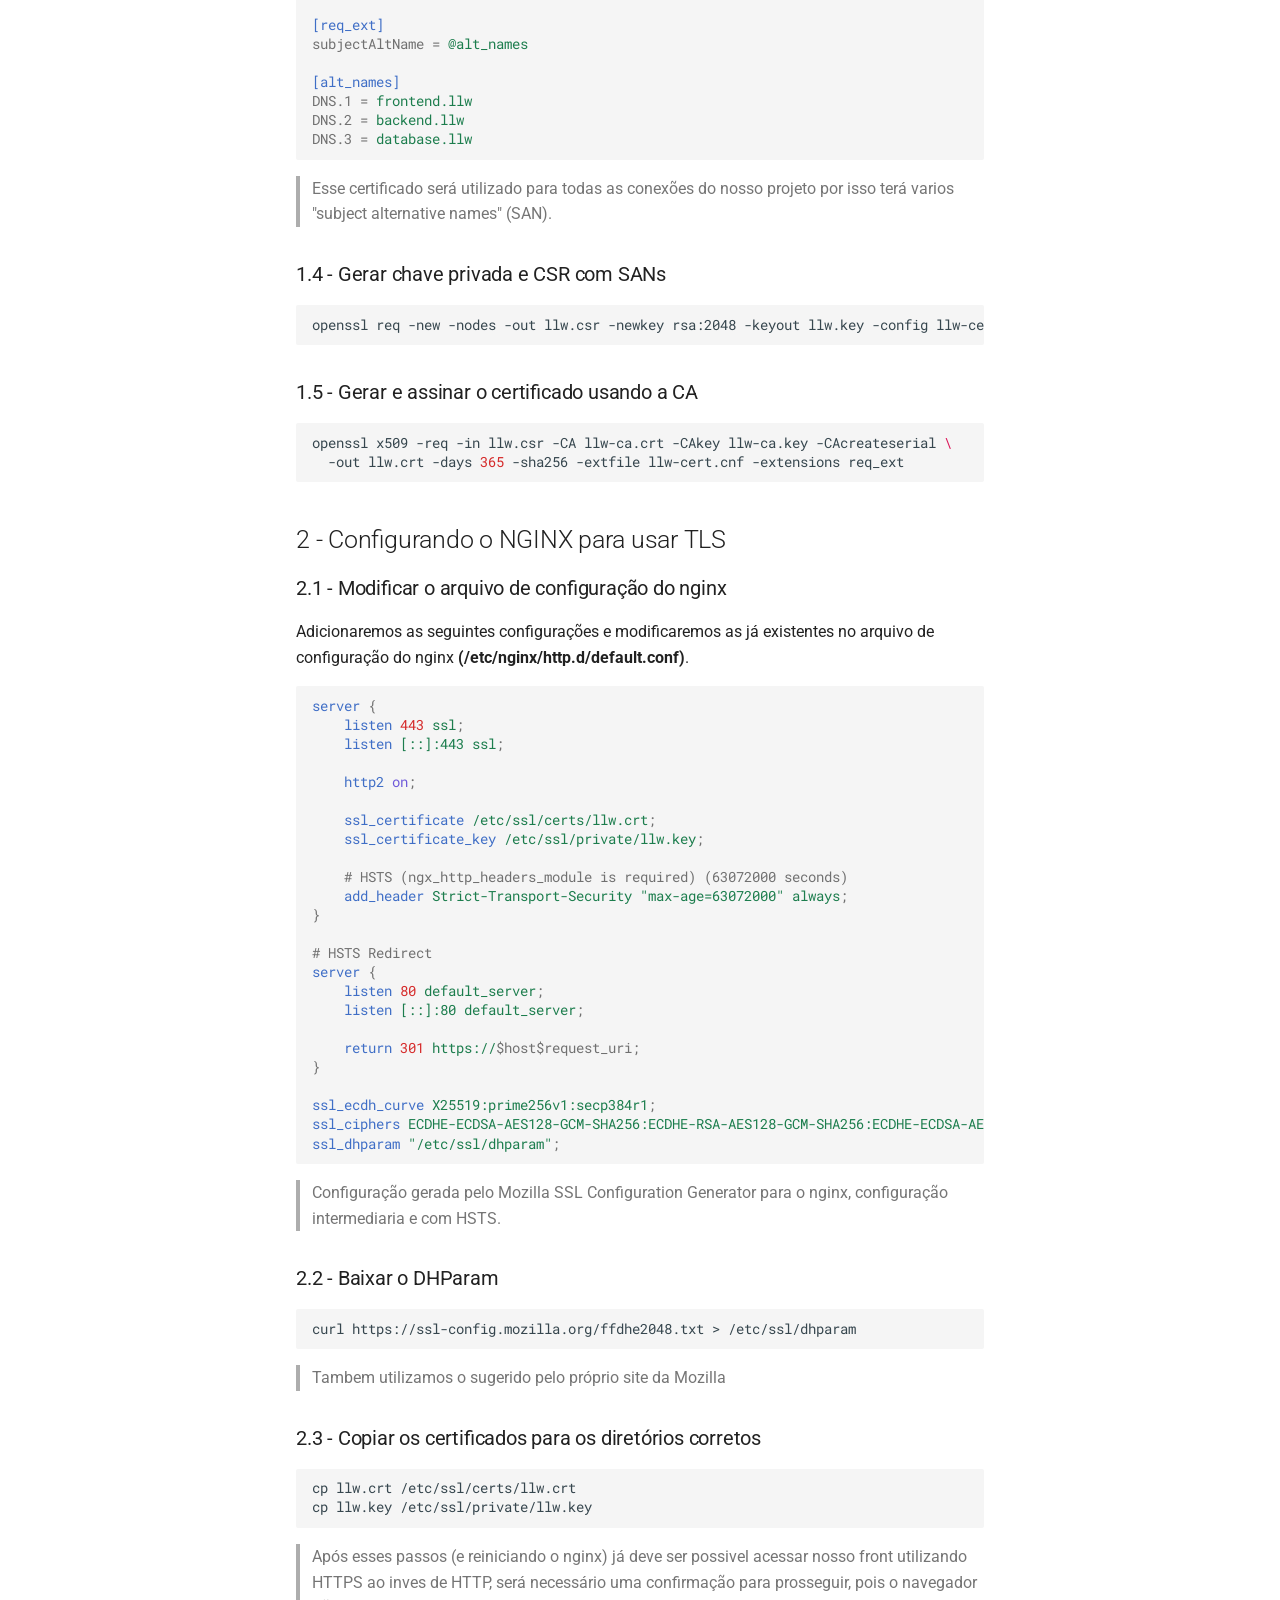
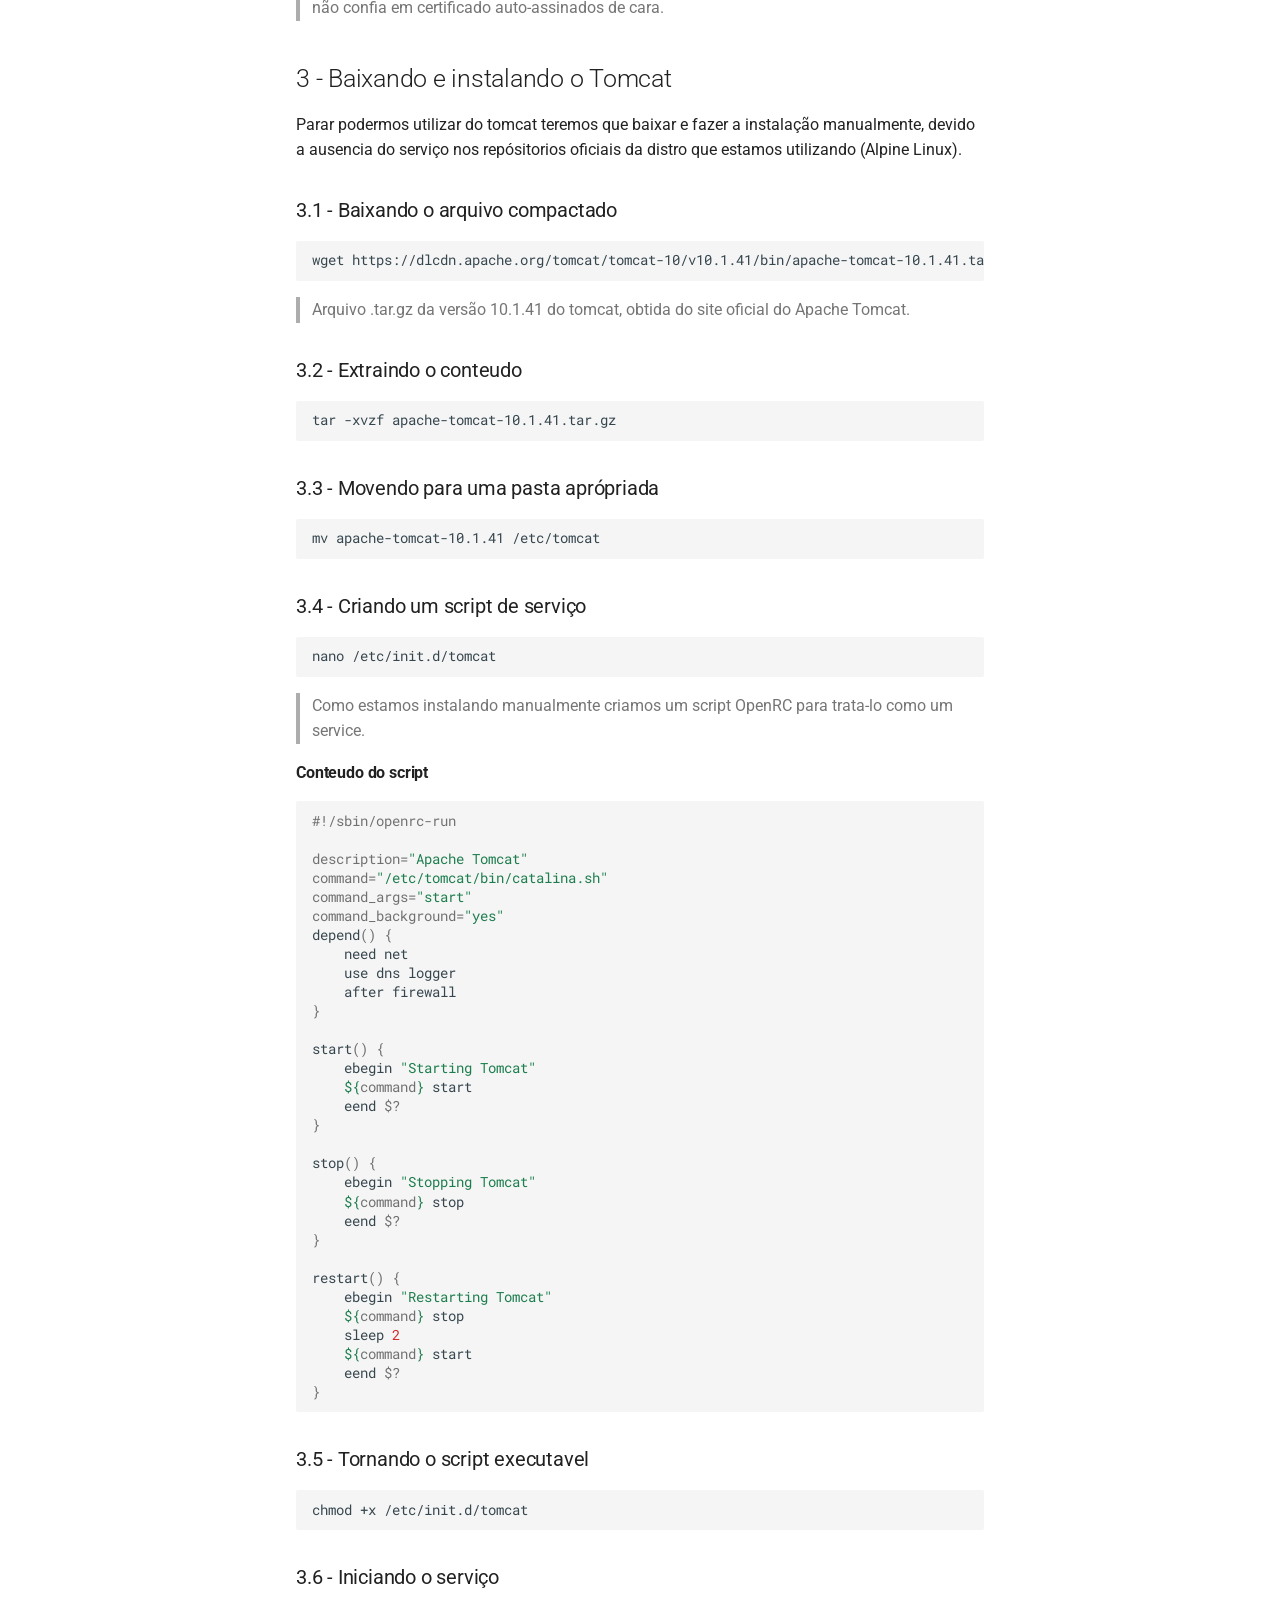
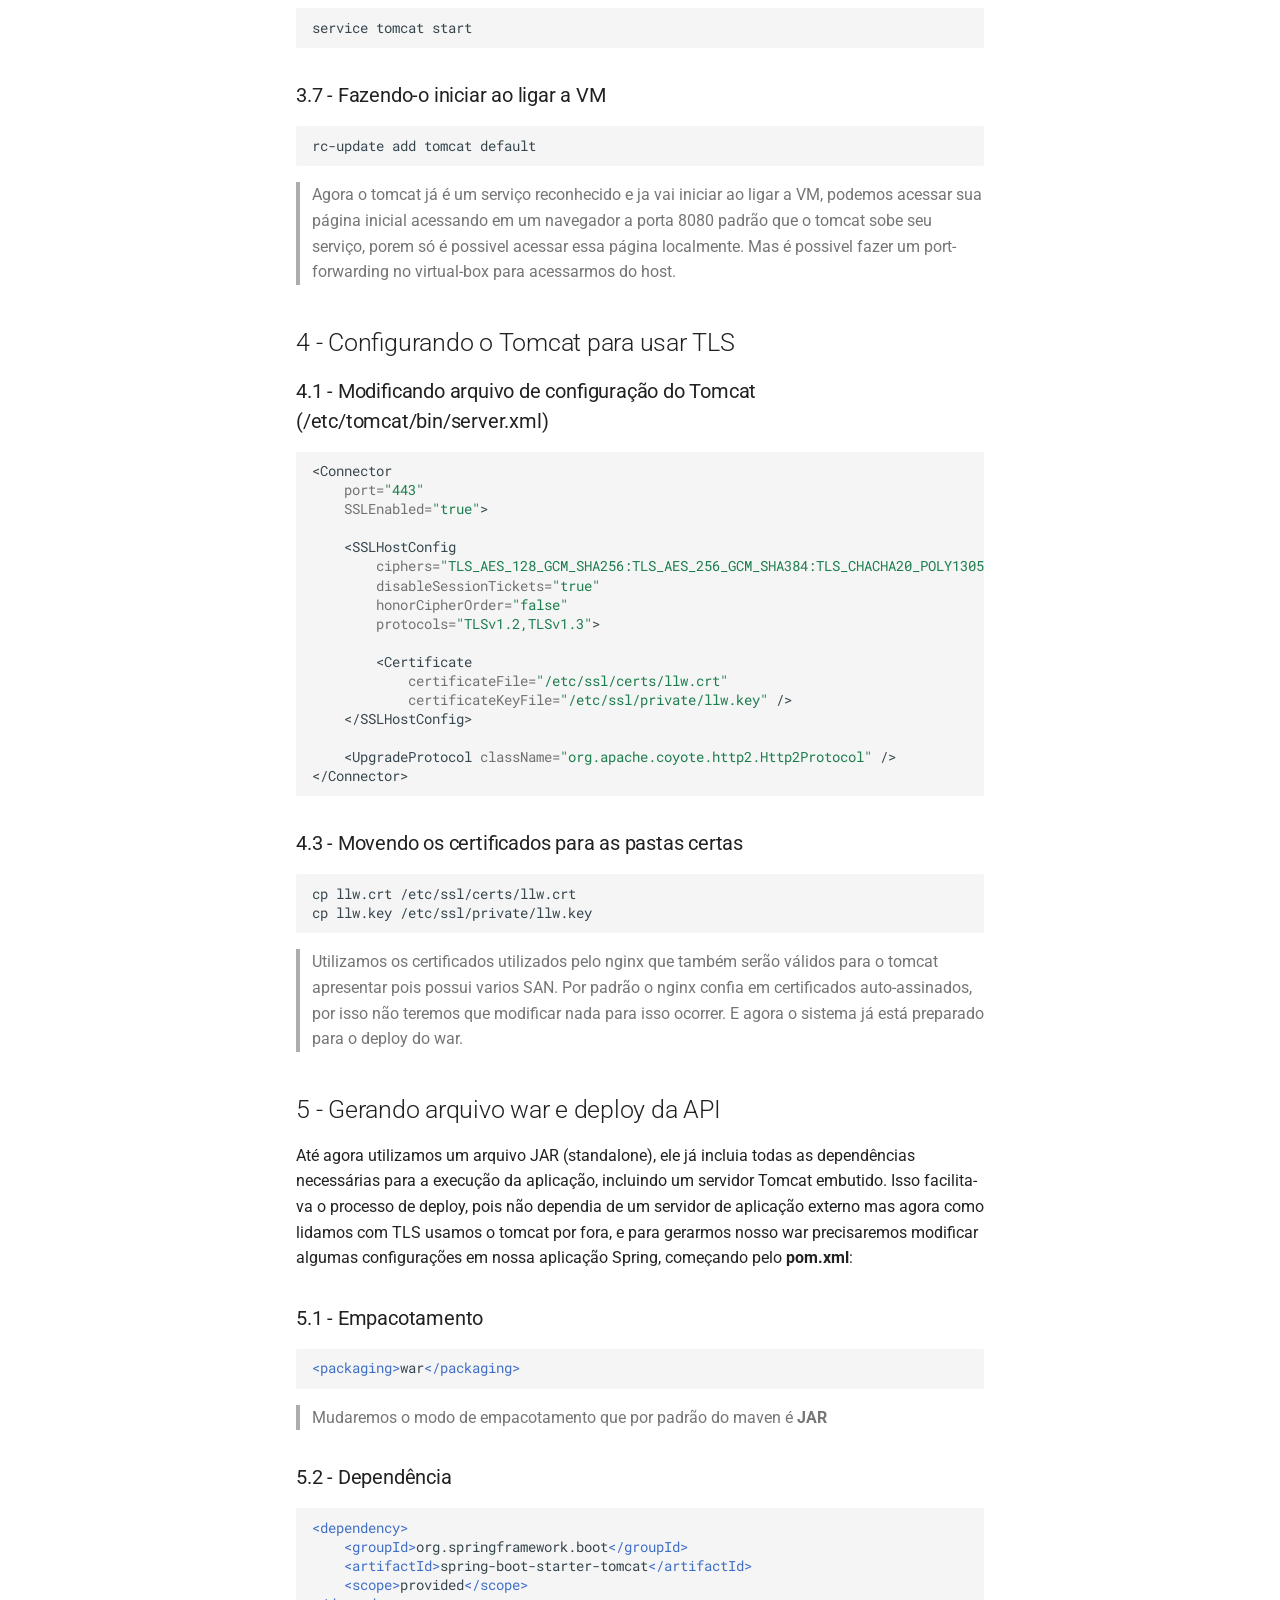
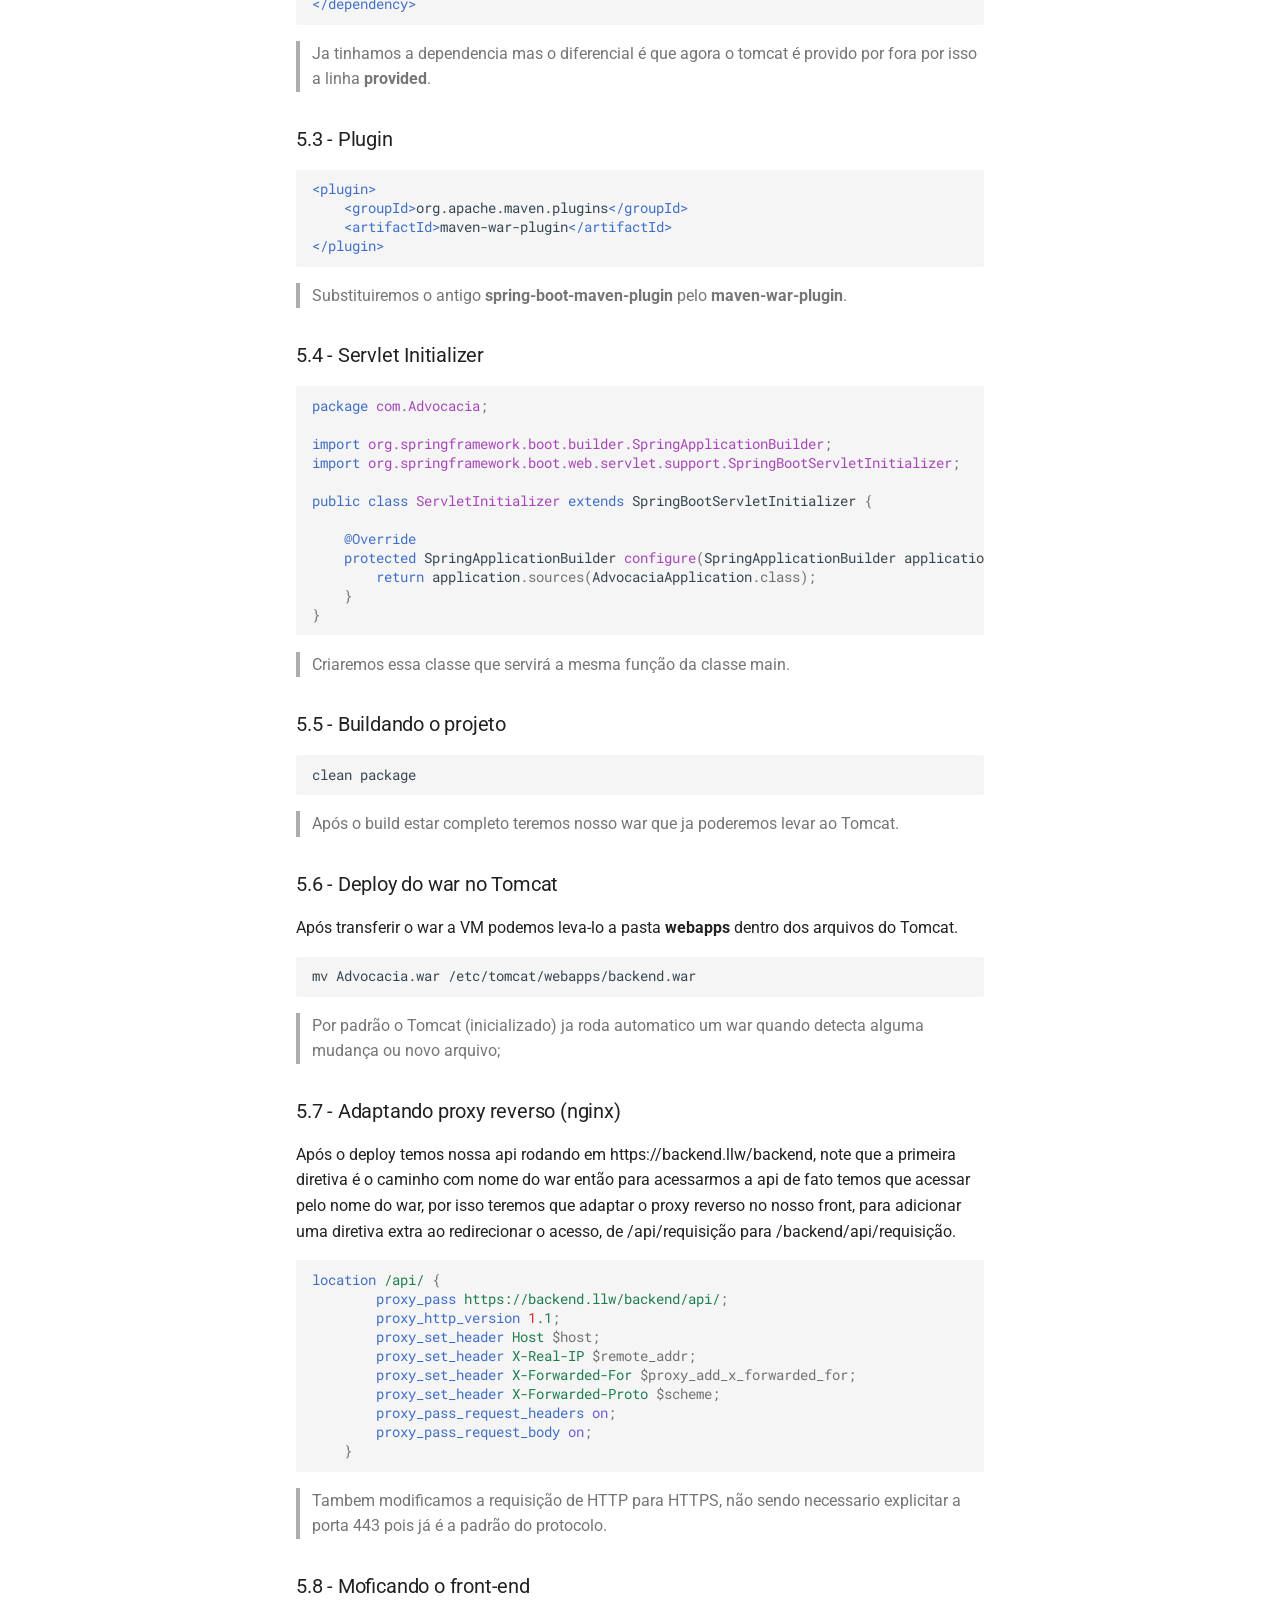
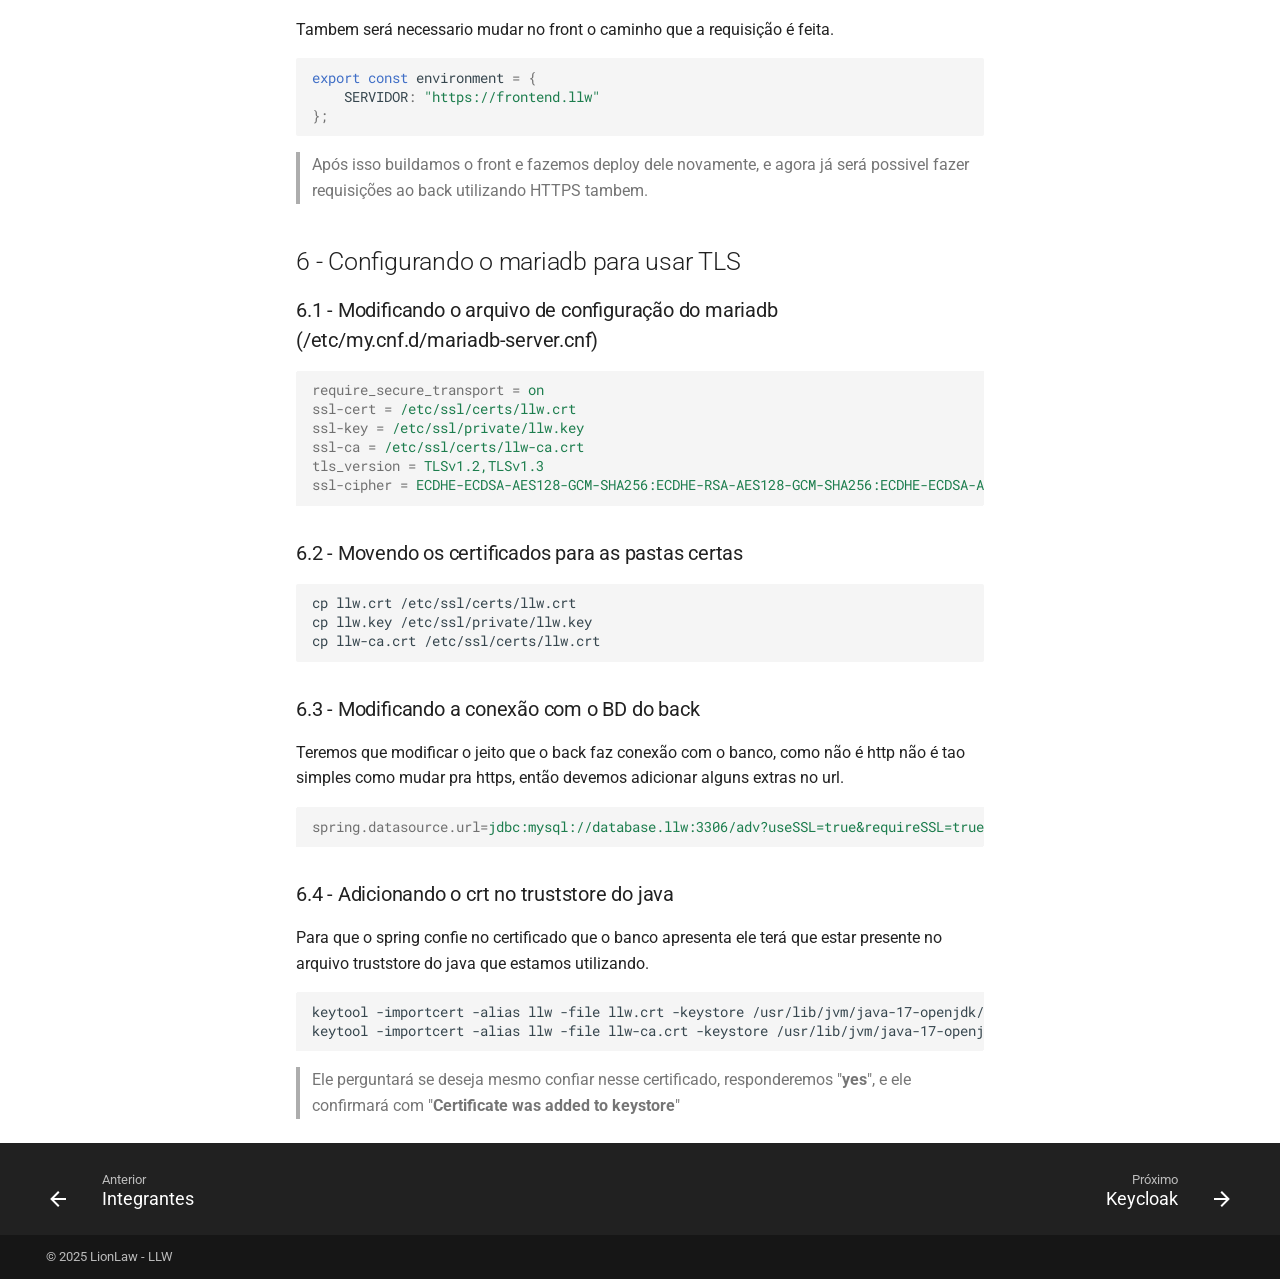
==== commit 35fa0863: "integrantes" ====
--- a/index.html
+++ b/index.html
@@ -240,7 +240,7 @@
   
   
   <span class="md-ellipsis">
-    Mensal 3
+    Integrantes
     
   </span>
   
@@ -1470,7 +1470,7 @@
       <nav class="md-footer__inner md-grid" aria-label="Rodapé" >
         
           
-          <a href="enunciado/" class="md-footer__link md-footer__link--prev" aria-label="Anterior: Mensal 3">
+          <a href="enunciado/" class="md-footer__link md-footer__link--prev" aria-label="Anterior: Integrantes">
             <div class="md-footer__button md-icon">
               
               <svg xmlns="http://www.w3.org/2000/svg" viewBox="0 0 24 24"><path d="M20 11v2H8l5.5 5.5-1.42 1.42L4.16 12l7.92-7.92L13.5 5.5 8 11z"/></svg>
@@ -1480,7 +1480,7 @@
                 Anterior
               </span>
               <div class="md-ellipsis">
-                Mensal 3
+                Integrantes
               </div>
             </div>
           </a>
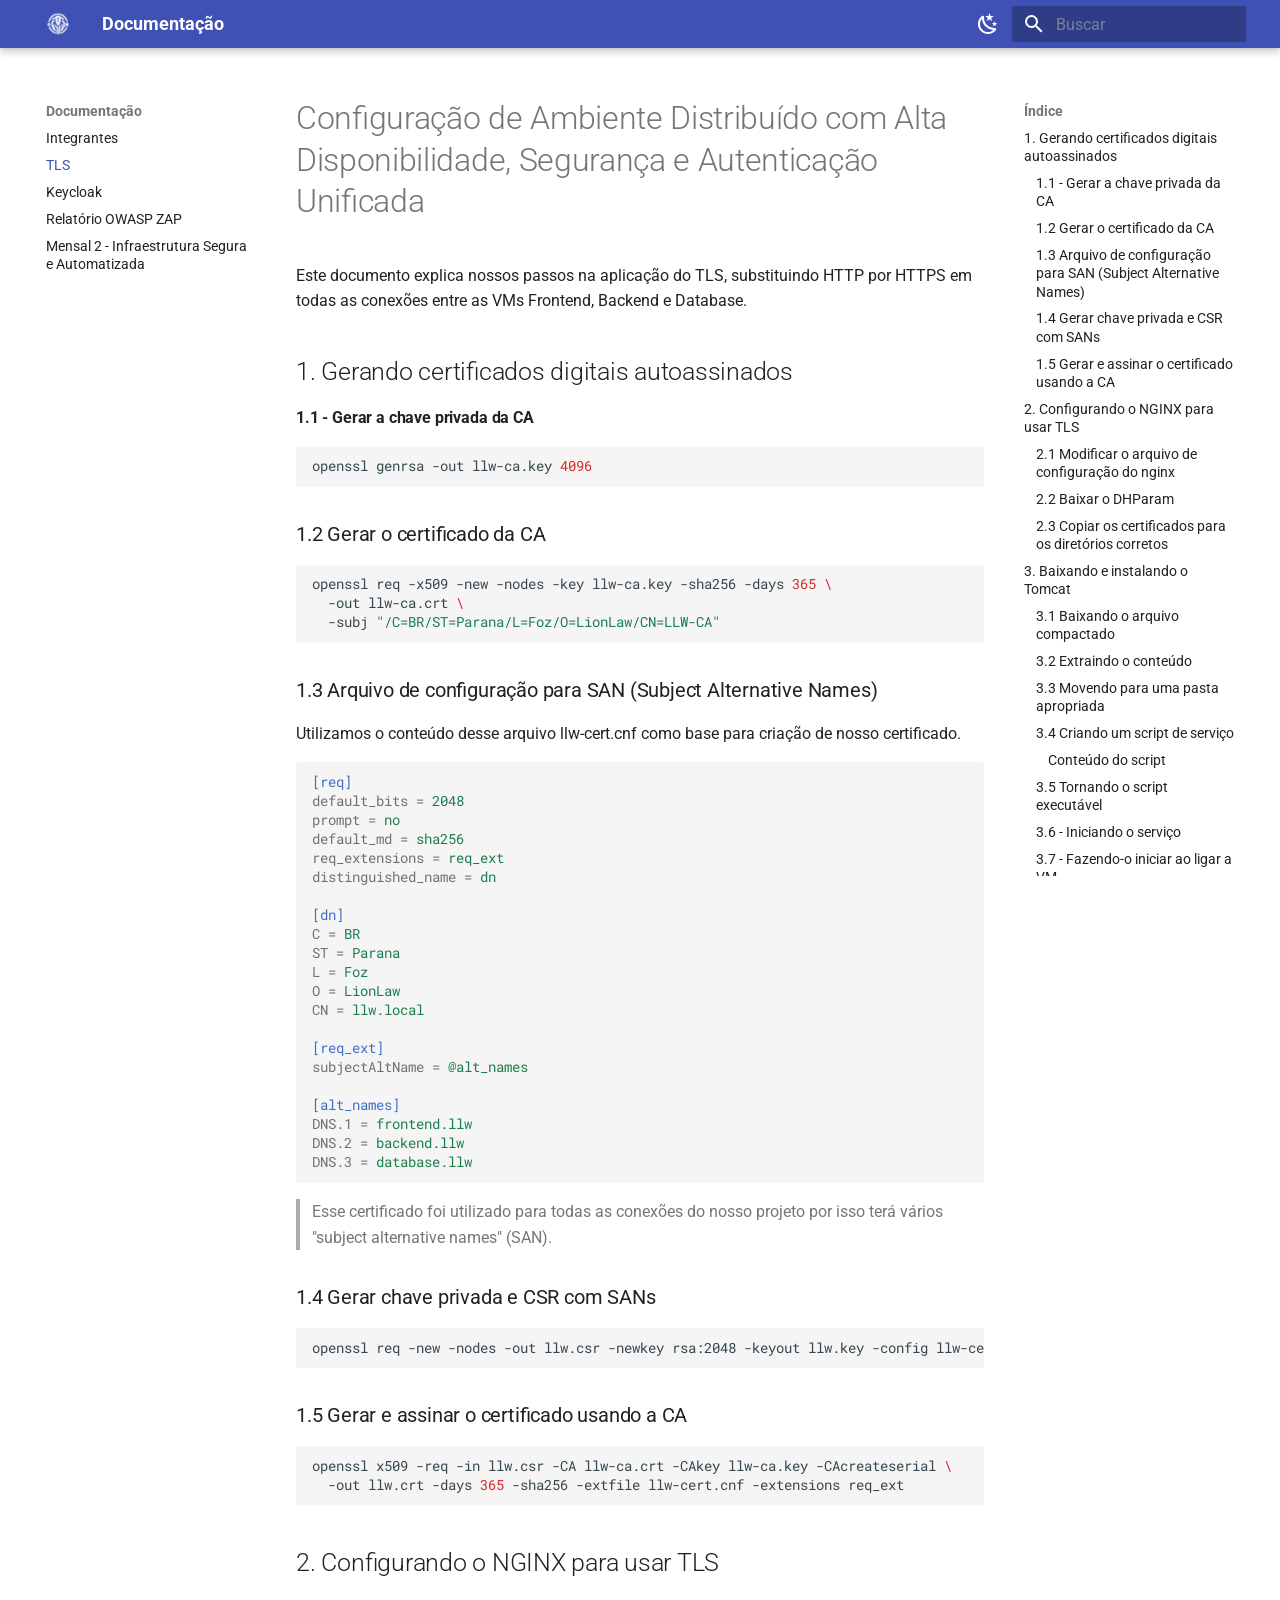
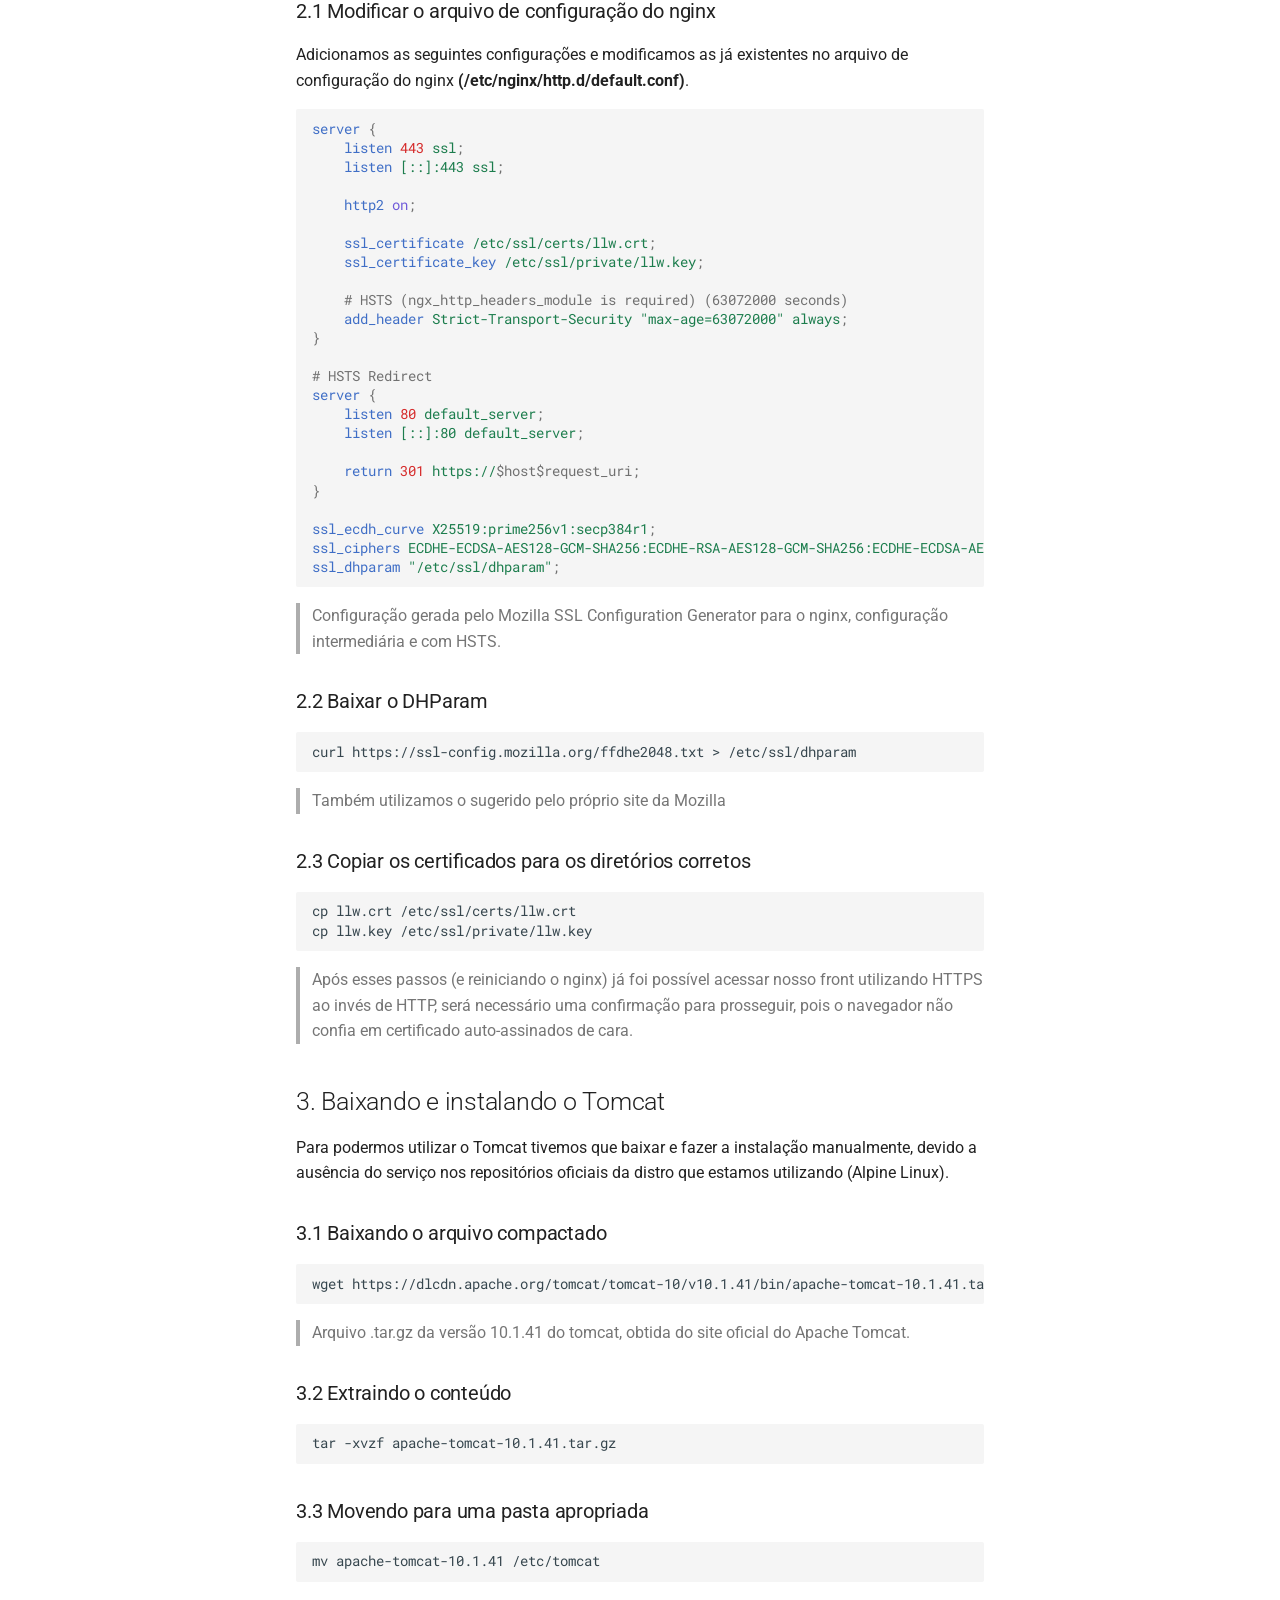
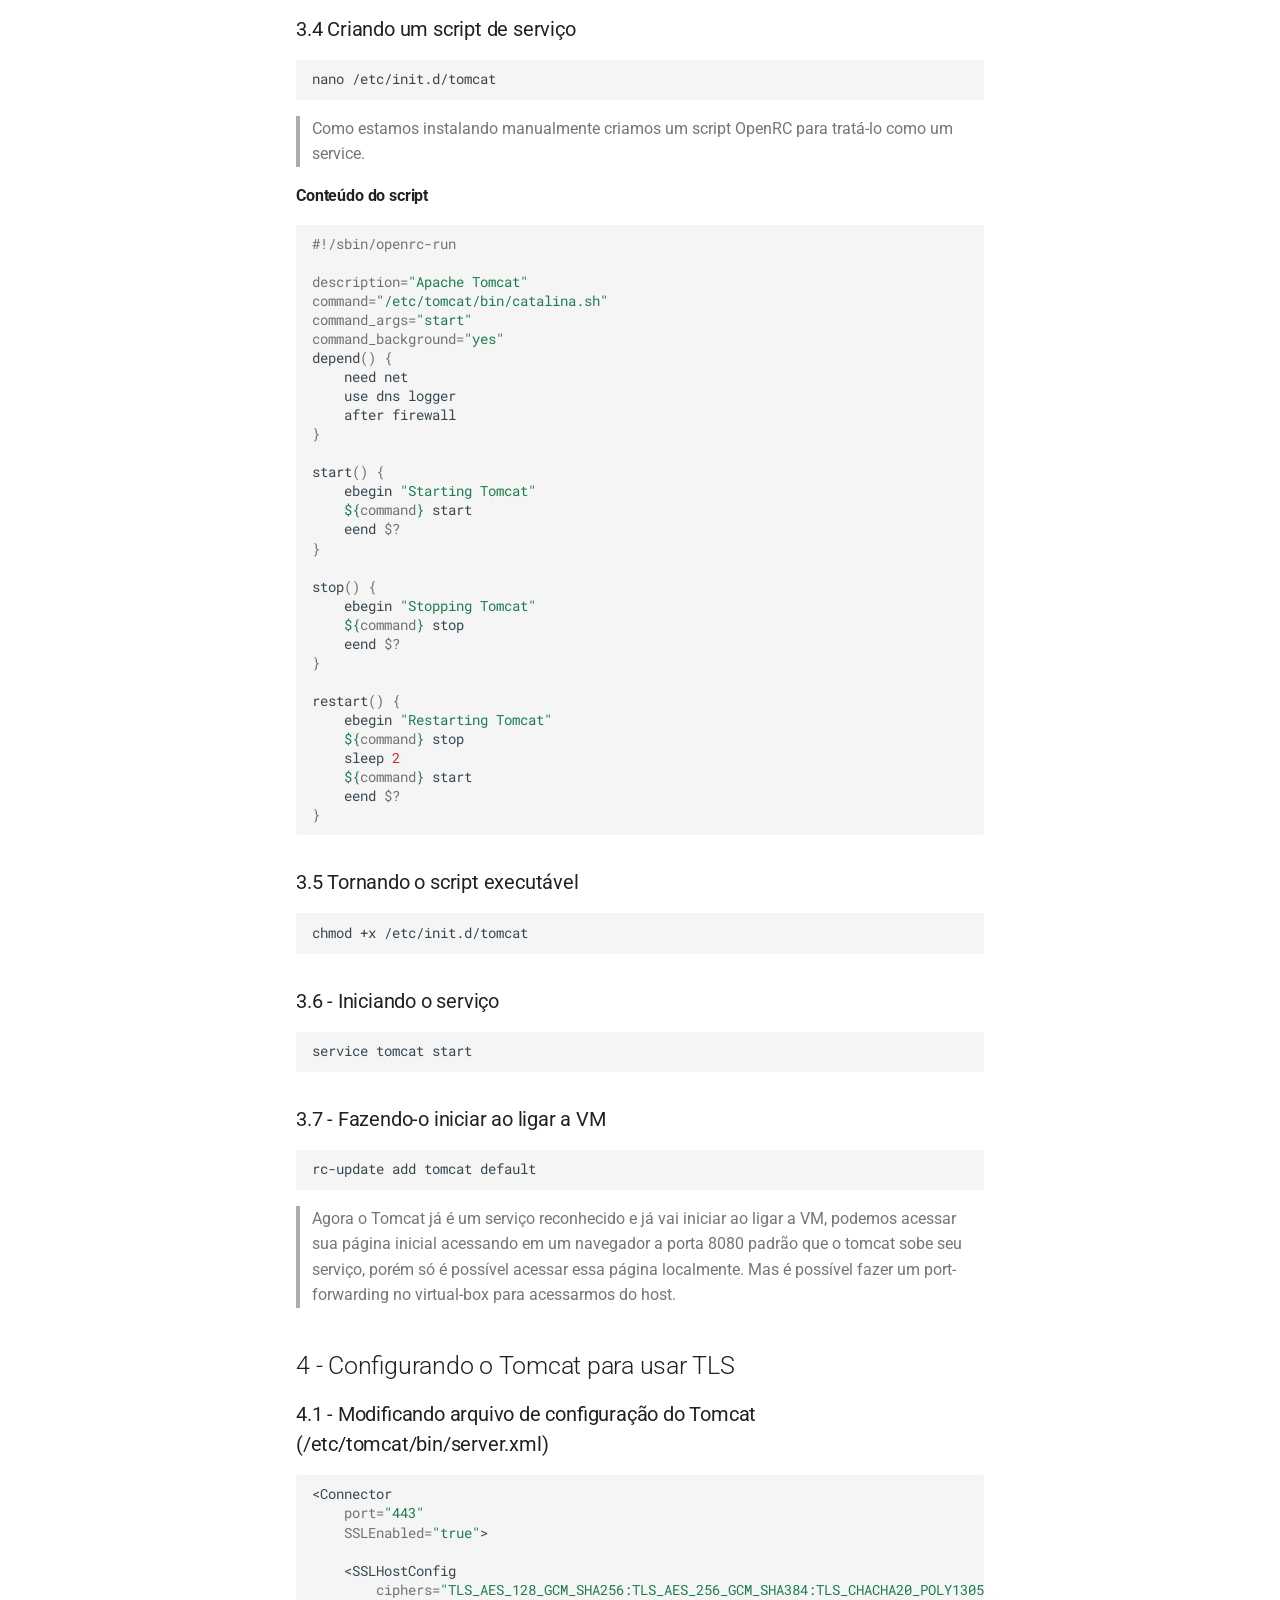
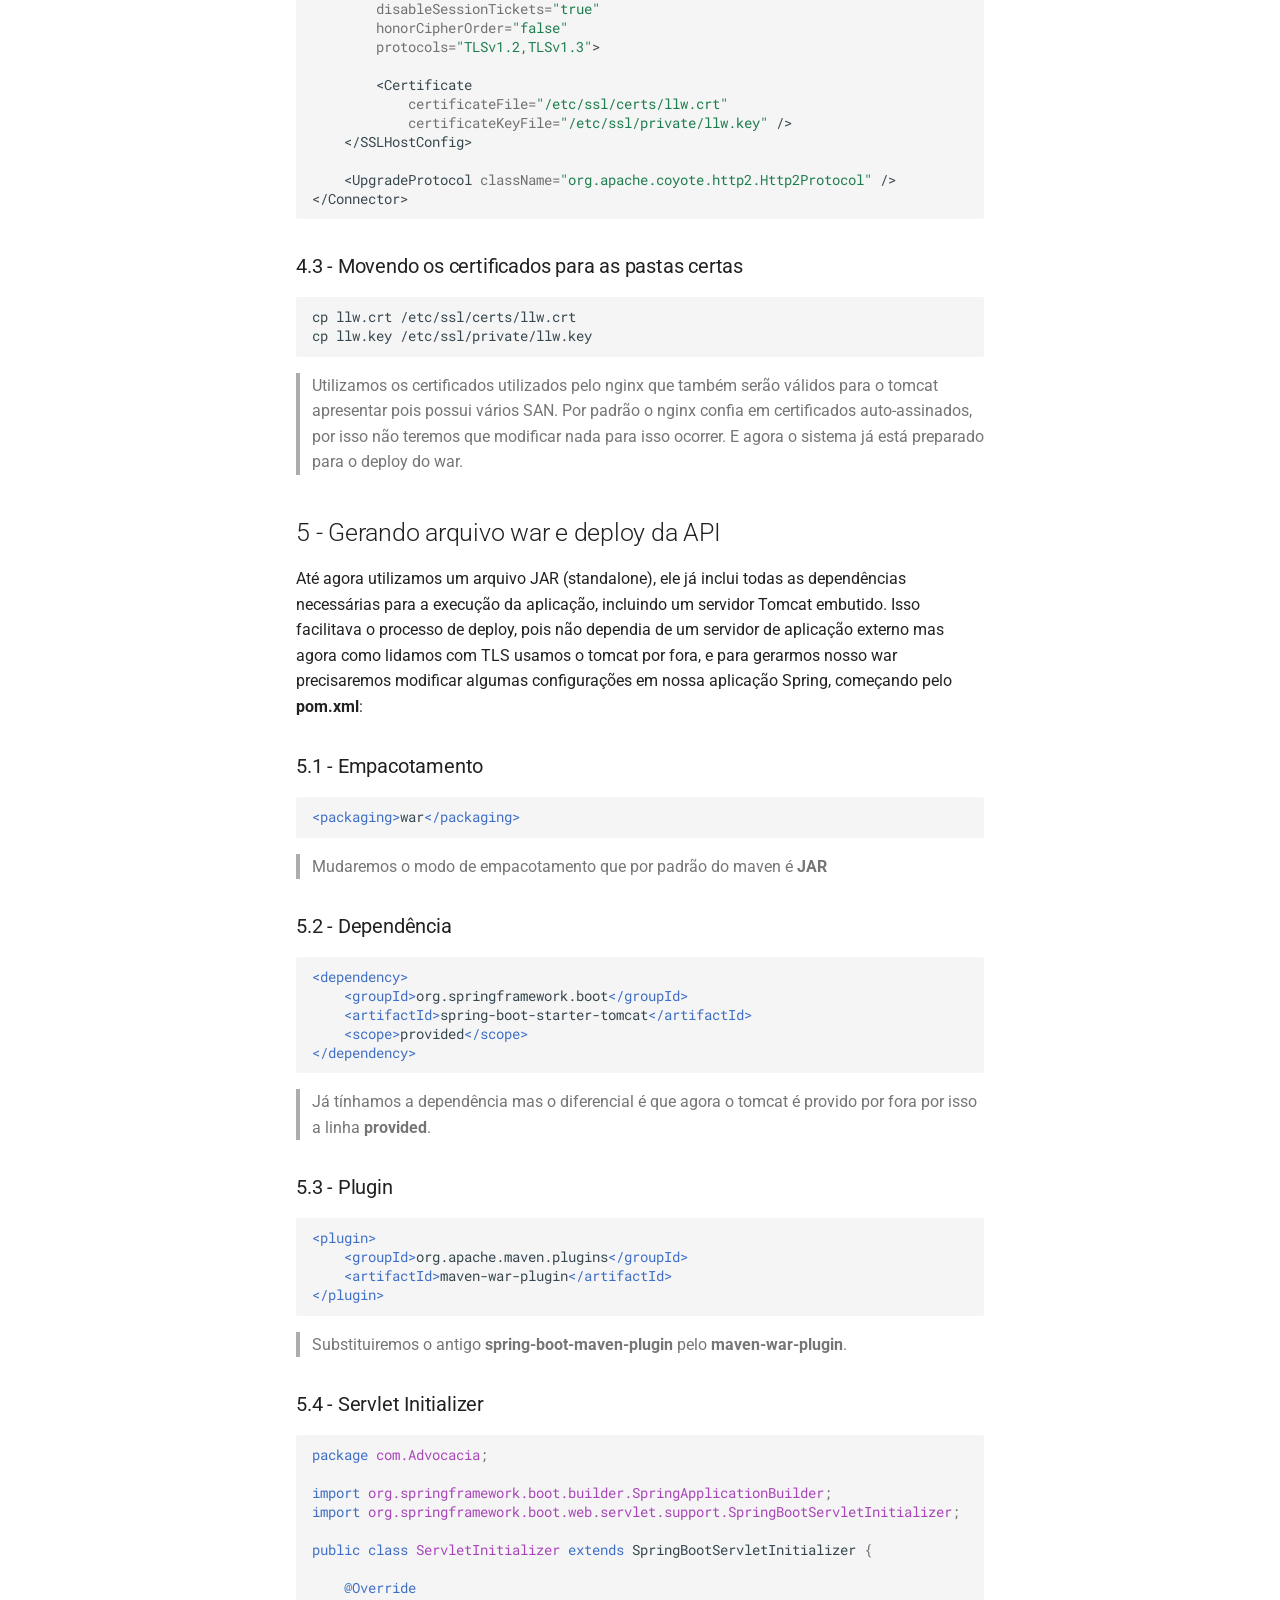
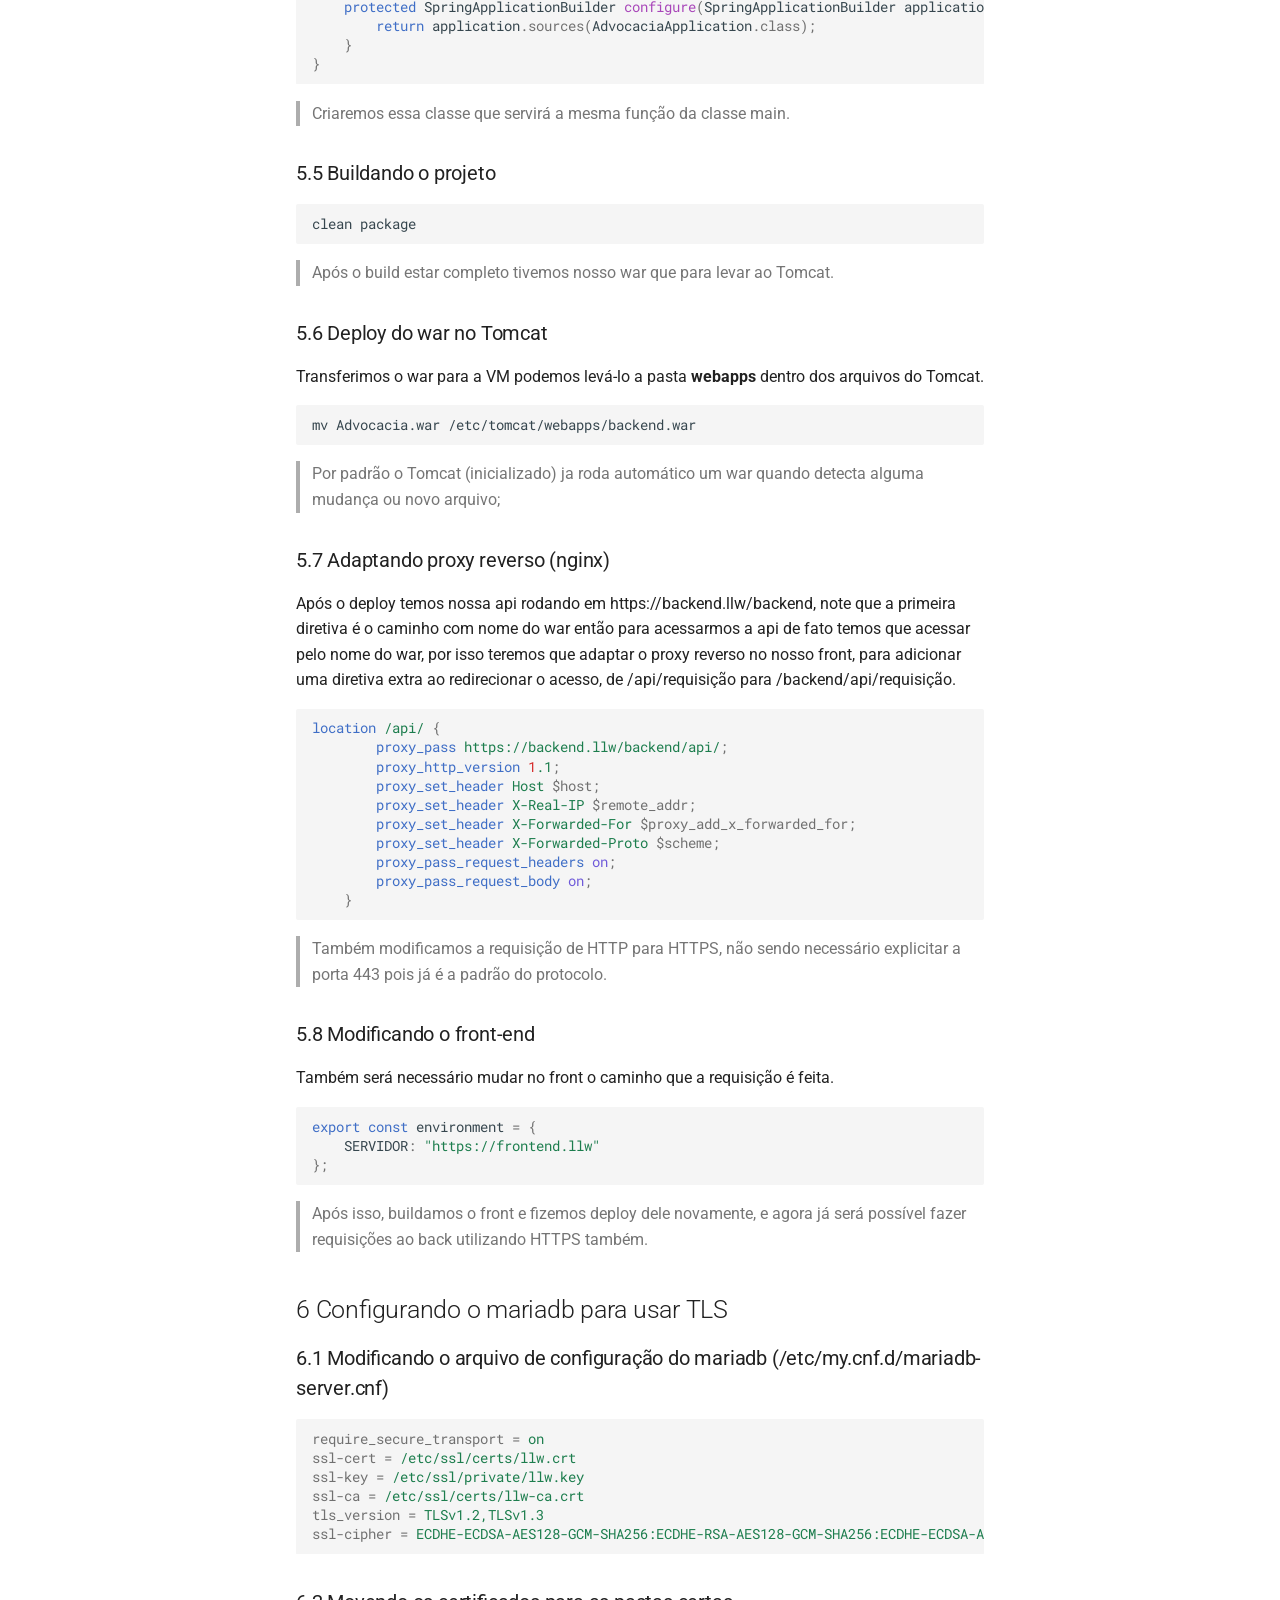
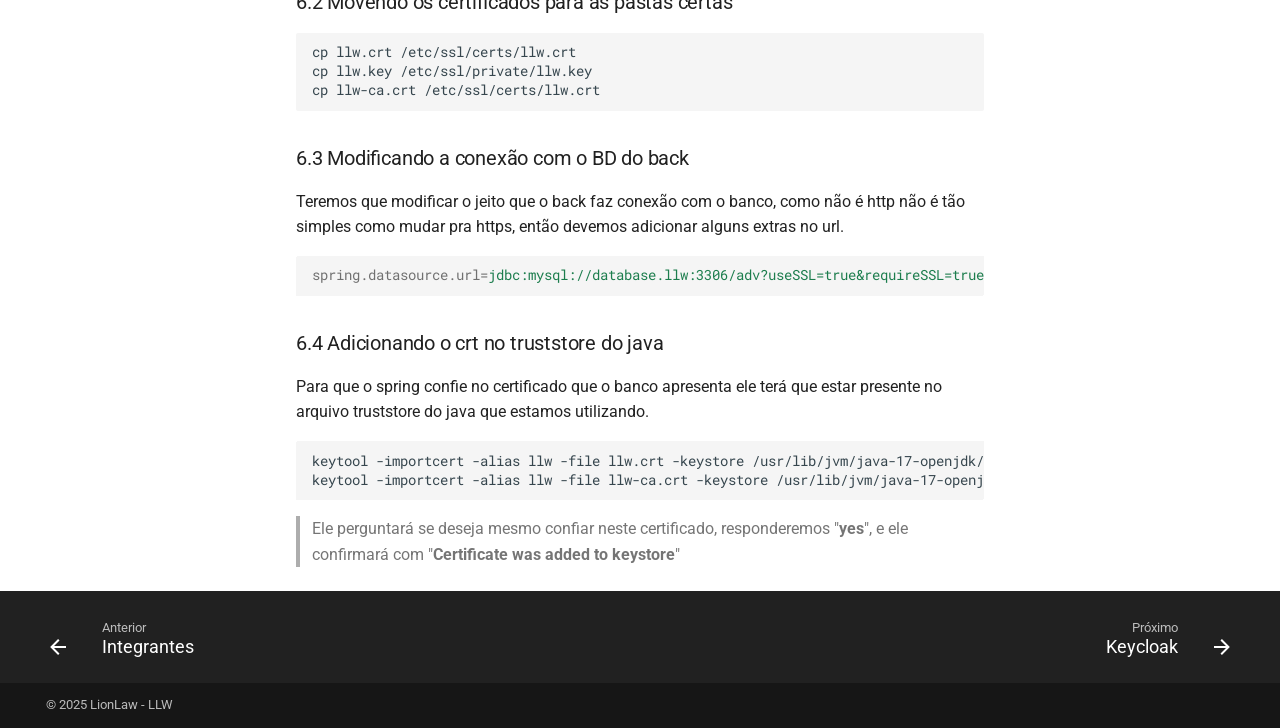
==== commit 6493f2eb: "build" ====
--- a/index.html
+++ b/index.html
@@ -307,22 +307,13 @@
     <ul class="md-nav__list" data-md-component="toc" data-md-scrollfix>
       
         <li class="md-nav__item">
-  <a href="#diagrama-de-arquitetura-do-ambiente" class="md-nav__link">
-    <span class="md-ellipsis">
-      Diagrama de arquitetura do ambiente.
-    </span>
-  </a>
-  
-</li>
-      
-        <li class="md-nav__item">
-  <a href="#1-gerando-certificados-digitais-auto-assinados" class="md-nav__link">
-    <span class="md-ellipsis">
-      1 - Gerando certificados digitais auto-assinados
-    </span>
-  </a>
-  
-    <nav class="md-nav" aria-label="1 - Gerando certificados digitais auto-assinados">
+  <a href="#1-gerando-certificados-digitais-autoassinados" class="md-nav__link">
+    <span class="md-ellipsis">
+      1. Gerando certificados digitais autoassinados
+    </span>
+  </a>
+  
+    <nav class="md-nav" aria-label="1. Gerando certificados digitais autoassinados">
       <ul class="md-nav__list">
         
           <li class="md-nav__item">
@@ -337,7 +328,7 @@
           <li class="md-nav__item">
   <a href="#12-gerar-o-certificado-da-ca" class="md-nav__link">
     <span class="md-ellipsis">
-      1.2 - Gerar o certificado da CA
+      1.2 Gerar o certificado da CA
     </span>
   </a>
   
@@ -346,7 +337,7 @@
           <li class="md-nav__item">
   <a href="#13-arquivo-de-configuracao-para-san-subject-alternative-names" class="md-nav__link">
     <span class="md-ellipsis">
-      1.3 - Arquivo de configuração para SAN (Subject Alternative Names)
+      1.3 Arquivo de configuração para SAN (Subject Alternative Names)
     </span>
   </a>
   
@@ -355,7 +346,7 @@
           <li class="md-nav__item">
   <a href="#14-gerar-chave-privada-e-csr-com-sans" class="md-nav__link">
     <span class="md-ellipsis">
-      1.4 - Gerar chave privada e CSR com SANs
+      1.4 Gerar chave privada e CSR com SANs
     </span>
   </a>
   
@@ -364,7 +355,7 @@
           <li class="md-nav__item">
   <a href="#15-gerar-e-assinar-o-certificado-usando-a-ca" class="md-nav__link">
     <span class="md-ellipsis">
-      1.5 - Gerar e assinar o certificado usando a CA
+      1.5 Gerar e assinar o certificado usando a CA
     </span>
   </a>
   
@@ -378,17 +369,17 @@
         <li class="md-nav__item">
   <a href="#2-configurando-o-nginx-para-usar-tls" class="md-nav__link">
     <span class="md-ellipsis">
-      2 - Configurando o NGINX para usar TLS
-    </span>
-  </a>
-  
-    <nav class="md-nav" aria-label="2 - Configurando o NGINX para usar TLS">
+      2. Configurando o NGINX para usar TLS
+    </span>
+  </a>
+  
+    <nav class="md-nav" aria-label="2. Configurando o NGINX para usar TLS">
       <ul class="md-nav__list">
         
           <li class="md-nav__item">
   <a href="#21-modificar-o-arquivo-de-configuracao-do-nginx" class="md-nav__link">
     <span class="md-ellipsis">
-      2.1 - Modificar o arquivo de configuração do nginx
+      2.1 Modificar o arquivo de configuração do nginx
     </span>
   </a>
   
@@ -397,7 +388,7 @@
           <li class="md-nav__item">
   <a href="#22-baixar-o-dhparam" class="md-nav__link">
     <span class="md-ellipsis">
-      2.2 - Baixar o DHParam
+      2.2 Baixar o DHParam
     </span>
   </a>
   
@@ -406,7 +397,7 @@
           <li class="md-nav__item">
   <a href="#23-copiar-os-certificados-para-os-diretorios-corretos" class="md-nav__link">
     <span class="md-ellipsis">
-      2.3 - Copiar os certificados para os diretórios corretos
+      2.3 Copiar os certificados para os diretórios corretos
     </span>
   </a>
   
@@ -420,17 +411,17 @@
         <li class="md-nav__item">
   <a href="#3-baixando-e-instalando-o-tomcat" class="md-nav__link">
     <span class="md-ellipsis">
-      3 - Baixando e instalando o Tomcat
-    </span>
-  </a>
-  
-    <nav class="md-nav" aria-label="3 - Baixando e instalando o Tomcat">
+      3. Baixando e instalando o Tomcat
+    </span>
+  </a>
+  
+    <nav class="md-nav" aria-label="3. Baixando e instalando o Tomcat">
       <ul class="md-nav__list">
         
           <li class="md-nav__item">
   <a href="#31-baixando-o-arquivo-compactado" class="md-nav__link">
     <span class="md-ellipsis">
-      3.1 - Baixando o arquivo compactado
+      3.1 Baixando o arquivo compactado
     </span>
   </a>
   
@@ -439,7 +430,7 @@
           <li class="md-nav__item">
   <a href="#32-extraindo-o-conteudo" class="md-nav__link">
     <span class="md-ellipsis">
-      3.2 - Extraindo o conteudo
+      3.2 Extraindo o conteúdo
     </span>
   </a>
   
@@ -448,7 +439,7 @@
           <li class="md-nav__item">
   <a href="#33-movendo-para-uma-pasta-apropriada" class="md-nav__link">
     <span class="md-ellipsis">
-      3.3 - Movendo para uma pasta aprópriada
+      3.3 Movendo para uma pasta apropriada
     </span>
   </a>
   
@@ -457,17 +448,17 @@
           <li class="md-nav__item">
   <a href="#34-criando-um-script-de-servico" class="md-nav__link">
     <span class="md-ellipsis">
-      3.4 - Criando um script de serviço
-    </span>
-  </a>
-  
-    <nav class="md-nav" aria-label="3.4 - Criando um script de serviço">
+      3.4 Criando um script de serviço
+    </span>
+  </a>
+  
+    <nav class="md-nav" aria-label="3.4 Criando um script de serviço">
       <ul class="md-nav__list">
         
           <li class="md-nav__item">
   <a href="#conteudo-do-script" class="md-nav__link">
     <span class="md-ellipsis">
-      Conteudo do script
+      Conteúdo do script
     </span>
   </a>
   
@@ -481,7 +472,7 @@
           <li class="md-nav__item">
   <a href="#35-tornando-o-script-executavel" class="md-nav__link">
     <span class="md-ellipsis">
-      3.5 - Tornando o script executavel
+      3.5 Tornando o script executável
     </span>
   </a>
   
@@ -592,7 +583,7 @@
           <li class="md-nav__item">
   <a href="#55-buildando-o-projeto" class="md-nav__link">
     <span class="md-ellipsis">
-      5.5 - Buildando o projeto
+      5.5 Buildando o projeto
     </span>
   </a>
   
@@ -601,7 +592,7 @@
           <li class="md-nav__item">
   <a href="#56-deploy-do-war-no-tomcat" class="md-nav__link">
     <span class="md-ellipsis">
-      5.6 - Deploy do war no Tomcat
+      5.6 Deploy do war no Tomcat
     </span>
   </a>
   
@@ -610,16 +601,16 @@
           <li class="md-nav__item">
   <a href="#57-adaptando-proxy-reverso-nginx" class="md-nav__link">
     <span class="md-ellipsis">
-      5.7 - Adaptando proxy reverso (nginx)
-    </span>
-  </a>
-  
-</li>
-        
-          <li class="md-nav__item">
-  <a href="#58-moficando-o-front-end" class="md-nav__link">
-    <span class="md-ellipsis">
-      5.8 - Moficando o front-end
+      5.7 Adaptando proxy reverso (nginx)
+    </span>
+  </a>
+  
+</li>
+        
+          <li class="md-nav__item">
+  <a href="#58-modificando-o-front-end" class="md-nav__link">
+    <span class="md-ellipsis">
+      5.8 Modificando o front-end
     </span>
   </a>
   
@@ -633,17 +624,17 @@
         <li class="md-nav__item">
   <a href="#6-configurando-o-mariadb-para-usar-tls" class="md-nav__link">
     <span class="md-ellipsis">
-      6 - Configurando o mariadb para usar TLS
-    </span>
-  </a>
-  
-    <nav class="md-nav" aria-label="6 - Configurando o mariadb para usar TLS">
+      6 Configurando o mariadb para usar TLS
+    </span>
+  </a>
+  
+    <nav class="md-nav" aria-label="6 Configurando o mariadb para usar TLS">
       <ul class="md-nav__list">
         
           <li class="md-nav__item">
   <a href="#61-modificando-o-arquivo-de-configuracao-do-mariadb-etcmycnfdmariadb-servercnf" class="md-nav__link">
     <span class="md-ellipsis">
-      6.1 - Modificando o arquivo de configuração do mariadb (/etc/my.cnf.d/mariadb-server.cnf)
+      6.1 Modificando o arquivo de configuração do mariadb (/etc/my.cnf.d/mariadb-server.cnf)
     </span>
   </a>
   
@@ -652,7 +643,7 @@
           <li class="md-nav__item">
   <a href="#62-movendo-os-certificados-para-as-pastas-certas" class="md-nav__link">
     <span class="md-ellipsis">
-      6.2 - Movendo os certificados para as pastas certas
+      6.2 Movendo os certificados para as pastas certas
     </span>
   </a>
   
@@ -661,7 +652,7 @@
           <li class="md-nav__item">
   <a href="#63-modificando-a-conexao-com-o-bd-do-back" class="md-nav__link">
     <span class="md-ellipsis">
-      6.3 - Modificando a conexão com o BD do back
+      6.3 Modificando a conexão com o BD do back
     </span>
   </a>
   
@@ -670,7 +661,7 @@
           <li class="md-nav__item">
   <a href="#64-adicionando-o-crt-no-truststore-do-java" class="md-nav__link">
     <span class="md-ellipsis">
-      6.4 - Adicionando o crt no truststore do java
+      6.4 Adicionando o crt no truststore do java
     </span>
   </a>
   
@@ -702,6 +693,28 @@
   
   <span class="md-ellipsis">
     Keycloak
+    
+  </span>
+  
+
+      </a>
+    </li>
+  
+
+    
+      
+      
+  
+  
+  
+  
+    <li class="md-nav__item">
+      <a href="zap/" class="md-nav__link">
+        
+  
+  
+  <span class="md-ellipsis">
+    Relatório OWASP ZAP
     
   </span>
   
@@ -760,22 +773,13 @@
     <ul class="md-nav__list" data-md-component="toc" data-md-scrollfix>
       
         <li class="md-nav__item">
-  <a href="#diagrama-de-arquitetura-do-ambiente" class="md-nav__link">
-    <span class="md-ellipsis">
-      Diagrama de arquitetura do ambiente.
-    </span>
-  </a>
-  
-</li>
-      
-        <li class="md-nav__item">
-  <a href="#1-gerando-certificados-digitais-auto-assinados" class="md-nav__link">
-    <span class="md-ellipsis">
-      1 - Gerando certificados digitais auto-assinados
-    </span>
-  </a>
-  
-    <nav class="md-nav" aria-label="1 - Gerando certificados digitais auto-assinados">
+  <a href="#1-gerando-certificados-digitais-autoassinados" class="md-nav__link">
+    <span class="md-ellipsis">
+      1. Gerando certificados digitais autoassinados
+    </span>
+  </a>
+  
+    <nav class="md-nav" aria-label="1. Gerando certificados digitais autoassinados">
       <ul class="md-nav__list">
         
           <li class="md-nav__item">
@@ -790,7 +794,7 @@
           <li class="md-nav__item">
   <a href="#12-gerar-o-certificado-da-ca" class="md-nav__link">
     <span class="md-ellipsis">
-      1.2 - Gerar o certificado da CA
+      1.2 Gerar o certificado da CA
     </span>
   </a>
   
@@ -799,7 +803,7 @@
           <li class="md-nav__item">
   <a href="#13-arquivo-de-configuracao-para-san-subject-alternative-names" class="md-nav__link">
     <span class="md-ellipsis">
-      1.3 - Arquivo de configuração para SAN (Subject Alternative Names)
+      1.3 Arquivo de configuração para SAN (Subject Alternative Names)
     </span>
   </a>
   
@@ -808,7 +812,7 @@
           <li class="md-nav__item">
   <a href="#14-gerar-chave-privada-e-csr-com-sans" class="md-nav__link">
     <span class="md-ellipsis">
-      1.4 - Gerar chave privada e CSR com SANs
+      1.4 Gerar chave privada e CSR com SANs
     </span>
   </a>
   
@@ -817,7 +821,7 @@
           <li class="md-nav__item">
   <a href="#15-gerar-e-assinar-o-certificado-usando-a-ca" class="md-nav__link">
     <span class="md-ellipsis">
-      1.5 - Gerar e assinar o certificado usando a CA
+      1.5 Gerar e assinar o certificado usando a CA
     </span>
   </a>
   
@@ -831,17 +835,17 @@
         <li class="md-nav__item">
   <a href="#2-configurando-o-nginx-para-usar-tls" class="md-nav__link">
     <span class="md-ellipsis">
-      2 - Configurando o NGINX para usar TLS
-    </span>
-  </a>
-  
-    <nav class="md-nav" aria-label="2 - Configurando o NGINX para usar TLS">
+      2. Configurando o NGINX para usar TLS
+    </span>
+  </a>
+  
+    <nav class="md-nav" aria-label="2. Configurando o NGINX para usar TLS">
       <ul class="md-nav__list">
         
           <li class="md-nav__item">
   <a href="#21-modificar-o-arquivo-de-configuracao-do-nginx" class="md-nav__link">
     <span class="md-ellipsis">
-      2.1 - Modificar o arquivo de configuração do nginx
+      2.1 Modificar o arquivo de configuração do nginx
     </span>
   </a>
   
@@ -850,7 +854,7 @@
           <li class="md-nav__item">
   <a href="#22-baixar-o-dhparam" class="md-nav__link">
     <span class="md-ellipsis">
-      2.2 - Baixar o DHParam
+      2.2 Baixar o DHParam
     </span>
   </a>
   
@@ -859,7 +863,7 @@
           <li class="md-nav__item">
   <a href="#23-copiar-os-certificados-para-os-diretorios-corretos" class="md-nav__link">
     <span class="md-ellipsis">
-      2.3 - Copiar os certificados para os diretórios corretos
+      2.3 Copiar os certificados para os diretórios corretos
     </span>
   </a>
   
@@ -873,17 +877,17 @@
         <li class="md-nav__item">
   <a href="#3-baixando-e-instalando-o-tomcat" class="md-nav__link">
     <span class="md-ellipsis">
-      3 - Baixando e instalando o Tomcat
-    </span>
-  </a>
-  
-    <nav class="md-nav" aria-label="3 - Baixando e instalando o Tomcat">
+      3. Baixando e instalando o Tomcat
+    </span>
+  </a>
+  
+    <nav class="md-nav" aria-label="3. Baixando e instalando o Tomcat">
       <ul class="md-nav__list">
         
           <li class="md-nav__item">
   <a href="#31-baixando-o-arquivo-compactado" class="md-nav__link">
     <span class="md-ellipsis">
-      3.1 - Baixando o arquivo compactado
+      3.1 Baixando o arquivo compactado
     </span>
   </a>
   
@@ -892,7 +896,7 @@
           <li class="md-nav__item">
   <a href="#32-extraindo-o-conteudo" class="md-nav__link">
     <span class="md-ellipsis">
-      3.2 - Extraindo o conteudo
+      3.2 Extraindo o conteúdo
     </span>
   </a>
   
@@ -901,7 +905,7 @@
           <li class="md-nav__item">
   <a href="#33-movendo-para-uma-pasta-apropriada" class="md-nav__link">
     <span class="md-ellipsis">
-      3.3 - Movendo para uma pasta aprópriada
+      3.3 Movendo para uma pasta apropriada
     </span>
   </a>
   
@@ -910,17 +914,17 @@
           <li class="md-nav__item">
   <a href="#34-criando-um-script-de-servico" class="md-nav__link">
     <span class="md-ellipsis">
-      3.4 - Criando um script de serviço
-    </span>
-  </a>
-  
-    <nav class="md-nav" aria-label="3.4 - Criando um script de serviço">
+      3.4 Criando um script de serviço
+    </span>
+  </a>
+  
+    <nav class="md-nav" aria-label="3.4 Criando um script de serviço">
       <ul class="md-nav__list">
         
           <li class="md-nav__item">
   <a href="#conteudo-do-script" class="md-nav__link">
     <span class="md-ellipsis">
-      Conteudo do script
+      Conteúdo do script
     </span>
   </a>
   
@@ -934,7 +938,7 @@
           <li class="md-nav__item">
   <a href="#35-tornando-o-script-executavel" class="md-nav__link">
     <span class="md-ellipsis">
-      3.5 - Tornando o script executavel
+      3.5 Tornando o script executável
     </span>
   </a>
   
@@ -1045,7 +1049,7 @@
           <li class="md-nav__item">
   <a href="#55-buildando-o-projeto" class="md-nav__link">
     <span class="md-ellipsis">
-      5.5 - Buildando o projeto
+      5.5 Buildando o projeto
     </span>
   </a>
   
@@ -1054,7 +1058,7 @@
           <li class="md-nav__item">
   <a href="#56-deploy-do-war-no-tomcat" class="md-nav__link">
     <span class="md-ellipsis">
-      5.6 - Deploy do war no Tomcat
+      5.6 Deploy do war no Tomcat
     </span>
   </a>
   
@@ -1063,16 +1067,16 @@
           <li class="md-nav__item">
   <a href="#57-adaptando-proxy-reverso-nginx" class="md-nav__link">
     <span class="md-ellipsis">
-      5.7 - Adaptando proxy reverso (nginx)
-    </span>
-  </a>
-  
-</li>
-        
-          <li class="md-nav__item">
-  <a href="#58-moficando-o-front-end" class="md-nav__link">
-    <span class="md-ellipsis">
-      5.8 - Moficando o front-end
+      5.7 Adaptando proxy reverso (nginx)
+    </span>
+  </a>
+  
+</li>
+        
+          <li class="md-nav__item">
+  <a href="#58-modificando-o-front-end" class="md-nav__link">
+    <span class="md-ellipsis">
+      5.8 Modificando o front-end
     </span>
   </a>
   
@@ -1086,17 +1090,17 @@
         <li class="md-nav__item">
   <a href="#6-configurando-o-mariadb-para-usar-tls" class="md-nav__link">
     <span class="md-ellipsis">
-      6 - Configurando o mariadb para usar TLS
-    </span>
-  </a>
-  
-    <nav class="md-nav" aria-label="6 - Configurando o mariadb para usar TLS">
+      6 Configurando o mariadb para usar TLS
+    </span>
+  </a>
+  
+    <nav class="md-nav" aria-label="6 Configurando o mariadb para usar TLS">
       <ul class="md-nav__list">
         
           <li class="md-nav__item">
   <a href="#61-modificando-o-arquivo-de-configuracao-do-mariadb-etcmycnfdmariadb-servercnf" class="md-nav__link">
     <span class="md-ellipsis">
-      6.1 - Modificando o arquivo de configuração do mariadb (/etc/my.cnf.d/mariadb-server.cnf)
+      6.1 Modificando o arquivo de configuração do mariadb (/etc/my.cnf.d/mariadb-server.cnf)
     </span>
   </a>
   
@@ -1105,7 +1109,7 @@
           <li class="md-nav__item">
   <a href="#62-movendo-os-certificados-para-as-pastas-certas" class="md-nav__link">
     <span class="md-ellipsis">
-      6.2 - Movendo os certificados para as pastas certas
+      6.2 Movendo os certificados para as pastas certas
     </span>
   </a>
   
@@ -1114,7 +1118,7 @@
           <li class="md-nav__item">
   <a href="#63-modificando-a-conexao-com-o-bd-do-back" class="md-nav__link">
     <span class="md-ellipsis">
-      6.3 - Modificando a conexão com o BD do back
+      6.3 Modificando a conexão com o BD do back
     </span>
   </a>
   
@@ -1123,7 +1127,7 @@
           <li class="md-nav__item">
   <a href="#64-adicionando-o-crt-no-truststore-do-java" class="md-nav__link">
     <span class="md-ellipsis">
-      6.4 - Adicionando o crt no truststore do java
+      6.4 Adicionando o crt no truststore do java
     </span>
   </a>
   
@@ -1151,20 +1155,18 @@
 
 
 <h1 id="configuracao-de-ambiente-distribuido-com-alta-disponibilidade-seguranca-e-autenticacao-unificada">Configuração de Ambiente Distribuído com Alta Disponibilidade, Segurança e Autenticação Unificada<a class="headerlink" href="#configuracao-de-ambiente-distribuido-com-alta-disponibilidade-seguranca-e-autenticacao-unificada" title="Permanent link">&para;</a></h1>
-<p>Esta documento explica nossos passos na aplicação do TLS, substituindo HTTP por HTTPS em todas as conexões entre as VMs Frontend, Backend e Database.</p>
-<h2 id="diagrama-de-arquitetura-do-ambiente">Diagrama de arquitetura do ambiente.<a class="headerlink" href="#diagrama-de-arquitetura-do-ambiente" title="Permanent link">&para;</a></h2>
-<p><img alt="diagrama" src="images/diagrama.png" /></p>
-<h2 id="1-gerando-certificados-digitais-auto-assinados">1 - Gerando certificados digitais auto-assinados<a class="headerlink" href="#1-gerando-certificados-digitais-auto-assinados" title="Permanent link">&para;</a></h2>
+<p>Este documento explica nossos passos na aplicação do TLS, substituindo HTTP por HTTPS em todas as conexões entre as VMs Frontend, Backend e Database.</p>
+<h2 id="1-gerando-certificados-digitais-autoassinados">1. Gerando certificados digitais autoassinados<a class="headerlink" href="#1-gerando-certificados-digitais-autoassinados" title="Permanent link">&para;</a></h2>
 <h4 id="11-gerar-a-chave-privada-da-ca">1.1 - Gerar a chave privada da CA<a class="headerlink" href="#11-gerar-a-chave-privada-da-ca" title="Permanent link">&para;</a></h4>
 <div class="highlight"><pre><span></span><code>openssl<span class="w"> </span>genrsa<span class="w"> </span>-out<span class="w"> </span>llw-ca.key<span class="w"> </span><span class="m">4096</span>
 </code></pre></div>
-<h3 id="12-gerar-o-certificado-da-ca">1.2 - Gerar o certificado da CA<a class="headerlink" href="#12-gerar-o-certificado-da-ca" title="Permanent link">&para;</a></h3>
+<h3 id="12-gerar-o-certificado-da-ca">1.2 Gerar o certificado da CA<a class="headerlink" href="#12-gerar-o-certificado-da-ca" title="Permanent link">&para;</a></h3>
 <div class="highlight"><pre><span></span><code>openssl<span class="w"> </span>req<span class="w"> </span>-x509<span class="w"> </span>-new<span class="w"> </span>-nodes<span class="w"> </span>-key<span class="w"> </span>llw-ca.key<span class="w"> </span>-sha256<span class="w"> </span>-days<span class="w"> </span><span class="m">365</span><span class="w"> </span><span class="se">\</span>
 <span class="w">  </span>-out<span class="w"> </span>llw-ca.crt<span class="w"> </span><span class="se">\</span>
 <span class="w">  </span>-subj<span class="w"> </span><span class="s2">&quot;/C=BR/ST=Parana/L=Foz/O=LionLaw/CN=LLW-CA&quot;</span>
 </code></pre></div>
-<h3 id="13-arquivo-de-configuracao-para-san-subject-alternative-names">1.3 - Arquivo de configuração para SAN (Subject Alternative Names)<a class="headerlink" href="#13-arquivo-de-configuracao-para-san-subject-alternative-names" title="Permanent link">&para;</a></h3>
-<p>Vamos utilizar o conteudo desse arquivo llw-cert.cnf como base para criação de nosso certificado.</p>
+<h3 id="13-arquivo-de-configuracao-para-san-subject-alternative-names">1.3 Arquivo de configuração para SAN (Subject Alternative Names)<a class="headerlink" href="#13-arquivo-de-configuracao-para-san-subject-alternative-names" title="Permanent link">&para;</a></h3>
+<p>Utilizamos o conteúdo desse arquivo llw-cert.cnf como base para criação de nosso certificado.</p>
 <div class="highlight"><pre><span></span><code><span class="k">[req]</span>
 <span class="na">default_bits</span><span class="w"> </span><span class="o">=</span><span class="w"> </span><span class="s">2048</span>
 <span class="na">prompt</span><span class="w"> </span><span class="o">=</span><span class="w"> </span><span class="s">no</span>
@@ -1188,18 +1190,18 @@
 <span class="na">DNS.3</span><span class="w"> </span><span class="o">=</span><span class="w"> </span><span class="s">database.llw</span>
 </code></pre></div>
 <blockquote>
-<p>Esse certificado será utilizado para todas as conexões do nosso projeto por isso terá varios "subject alternative names" (SAN).</p>
-</blockquote>
-<h3 id="14-gerar-chave-privada-e-csr-com-sans">1.4 - Gerar chave privada e CSR com SANs<a class="headerlink" href="#14-gerar-chave-privada-e-csr-com-sans" title="Permanent link">&para;</a></h3>
+<p>Esse certificado foi utilizado para todas as conexões do nosso projeto por isso terá vários "subject alternative names" (SAN).</p>
+</blockquote>
+<h3 id="14-gerar-chave-privada-e-csr-com-sans">1.4 Gerar chave privada e CSR com SANs<a class="headerlink" href="#14-gerar-chave-privada-e-csr-com-sans" title="Permanent link">&para;</a></h3>
 <div class="highlight"><pre><span></span><code>openssl<span class="w"> </span>req<span class="w"> </span>-new<span class="w"> </span>-nodes<span class="w"> </span>-out<span class="w"> </span>llw.csr<span class="w"> </span>-newkey<span class="w"> </span>rsa:2048<span class="w"> </span>-keyout<span class="w"> </span>llw.key<span class="w"> </span>-config<span class="w"> </span>llw-cert.cnf
 </code></pre></div>
-<h3 id="15-gerar-e-assinar-o-certificado-usando-a-ca">1.5 - Gerar e assinar o certificado usando a CA<a class="headerlink" href="#15-gerar-e-assinar-o-certificado-usando-a-ca" title="Permanent link">&para;</a></h3>
+<h3 id="15-gerar-e-assinar-o-certificado-usando-a-ca">1.5 Gerar e assinar o certificado usando a CA<a class="headerlink" href="#15-gerar-e-assinar-o-certificado-usando-a-ca" title="Permanent link">&para;</a></h3>
 <div class="highlight"><pre><span></span><code>openssl<span class="w"> </span>x509<span class="w"> </span>-req<span class="w"> </span>-in<span class="w"> </span>llw.csr<span class="w"> </span>-CA<span class="w"> </span>llw-ca.crt<span class="w"> </span>-CAkey<span class="w"> </span>llw-ca.key<span class="w"> </span>-CAcreateserial<span class="w"> </span><span class="se">\</span>
 <span class="w">  </span>-out<span class="w"> </span>llw.crt<span class="w"> </span>-days<span class="w"> </span><span class="m">365</span><span class="w"> </span>-sha256<span class="w"> </span>-extfile<span class="w"> </span>llw-cert.cnf<span class="w"> </span>-extensions<span class="w"> </span>req_ext
 </code></pre></div>
-<h2 id="2-configurando-o-nginx-para-usar-tls">2 - Configurando o NGINX para usar TLS<a class="headerlink" href="#2-configurando-o-nginx-para-usar-tls" title="Permanent link">&para;</a></h2>
-<h3 id="21-modificar-o-arquivo-de-configuracao-do-nginx">2.1 -  Modificar o arquivo de configuração do nginx<a class="headerlink" href="#21-modificar-o-arquivo-de-configuracao-do-nginx" title="Permanent link">&para;</a></h3>
-<p>Adicionaremos as seguintes configurações e modificaremos as já existentes no arquivo de configuração do nginx <strong>(/etc/nginx/http.d/default.conf)</strong>.</p>
+<h2 id="2-configurando-o-nginx-para-usar-tls">2. Configurando o NGINX para usar TLS<a class="headerlink" href="#2-configurando-o-nginx-para-usar-tls" title="Permanent link">&para;</a></h2>
+<h3 id="21-modificar-o-arquivo-de-configuracao-do-nginx">2.1  Modificar o arquivo de configuração do nginx<a class="headerlink" href="#21-modificar-o-arquivo-de-configuracao-do-nginx" title="Permanent link">&para;</a></h3>
+<p>Adicionamos as seguintes configurações e modificamos as já existentes no arquivo de configuração do nginx <strong>(/etc/nginx/http.d/default.conf)</strong>.</p>
 <div class="highlight"><pre><span></span><code><span class="k">server</span><span class="w"> </span><span class="p">{</span>
 <span class="w">    </span><span class="kn">listen</span><span class="w"> </span><span class="mi">443</span><span class="w"> </span><span class="s">ssl</span><span class="p">;</span>
 <span class="w">    </span><span class="kn">listen</span><span class="w"> </span><span class="s">[::]:443</span><span class="w"> </span><span class="s">ssl</span><span class="p">;</span>
@@ -1226,42 +1228,42 @@
 <span class="k">ssl_dhparam</span><span class="w"> </span><span class="s">&quot;/etc/ssl/dhparam&quot;</span><span class="p">;</span>
 </code></pre></div>
 <blockquote>
-<p>Configuração gerada pelo Mozilla SSL Configuration Generator para o nginx, configuração intermediaria e com HSTS.</p>
-</blockquote>
-<h3 id="22-baixar-o-dhparam">2.2 - Baixar o DHParam<a class="headerlink" href="#22-baixar-o-dhparam" title="Permanent link">&para;</a></h3>
+<p>Configuração gerada pelo Mozilla SSL Configuration Generator para o nginx, configuração intermediária e com HSTS.</p>
+</blockquote>
+<h3 id="22-baixar-o-dhparam">2.2 Baixar o DHParam<a class="headerlink" href="#22-baixar-o-dhparam" title="Permanent link">&para;</a></h3>
 <div class="highlight"><pre><span></span><code>curl<span class="w"> </span>https://ssl-config.mozilla.org/ffdhe2048.txt<span class="w"> </span>&gt;<span class="w"> </span>/etc/ssl/dhparam
 </code></pre></div>
 <blockquote>
-<p>Tambem utilizamos o sugerido pelo próprio site da Mozilla</p>
-</blockquote>
-<h3 id="23-copiar-os-certificados-para-os-diretorios-corretos">2.3 - Copiar os certificados para os diretórios corretos<a class="headerlink" href="#23-copiar-os-certificados-para-os-diretorios-corretos" title="Permanent link">&para;</a></h3>
+<p>Também utilizamos o sugerido pelo próprio site da Mozilla</p>
+</blockquote>
+<h3 id="23-copiar-os-certificados-para-os-diretorios-corretos">2.3 Copiar os certificados para os diretórios corretos<a class="headerlink" href="#23-copiar-os-certificados-para-os-diretorios-corretos" title="Permanent link">&para;</a></h3>
 <div class="highlight"><pre><span></span><code>cp<span class="w"> </span>llw.crt<span class="w"> </span>/etc/ssl/certs/llw.crt
 cp<span class="w"> </span>llw.key<span class="w"> </span>/etc/ssl/private/llw.key
 </code></pre></div>
 <blockquote>
-<p>Após esses passos (e reiniciando o nginx) já deve ser possivel acessar nosso front utilizando HTTPS ao inves de HTTP, será necessário uma confirmação para prosseguir, pois o navegador não confia em certificado auto-assinados de cara.</p>
-</blockquote>
-<h2 id="3-baixando-e-instalando-o-tomcat">3 - Baixando e instalando o Tomcat<a class="headerlink" href="#3-baixando-e-instalando-o-tomcat" title="Permanent link">&para;</a></h2>
-<p>Parar podermos utilizar do tomcat teremos que baixar e fazer a instalação manualmente, devido a ausencia do serviço nos repósitorios oficiais da distro que estamos utilizando (Alpine Linux).</p>
-<h3 id="31-baixando-o-arquivo-compactado">3.1 - Baixando o arquivo compactado<a class="headerlink" href="#31-baixando-o-arquivo-compactado" title="Permanent link">&para;</a></h3>
+<p>Após esses passos (e reiniciando o nginx) já foi possível acessar nosso front utilizando HTTPS ao invés de HTTP, será necessário uma confirmação para prosseguir, pois o navegador não confia em certificado auto-assinados de cara.</p>
+</blockquote>
+<h2 id="3-baixando-e-instalando-o-tomcat">3. Baixando e instalando o Tomcat<a class="headerlink" href="#3-baixando-e-instalando-o-tomcat" title="Permanent link">&para;</a></h2>
+<p>Para podermos utilizar o Tomcat tivemos que baixar e fazer a instalação manualmente, devido a ausência do serviço nos repositórios oficiais da distro que estamos utilizando (Alpine Linux).</p>
+<h3 id="31-baixando-o-arquivo-compactado">3.1 Baixando o arquivo compactado<a class="headerlink" href="#31-baixando-o-arquivo-compactado" title="Permanent link">&para;</a></h3>
 <div class="highlight"><pre><span></span><code>wget<span class="w"> </span>https://dlcdn.apache.org/tomcat/tomcat-10/v10.1.41/bin/apache-tomcat-10.1.41.tar.gz
 </code></pre></div>
 <blockquote>
 <p>Arquivo .tar.gz da versão 10.1.41 do tomcat, obtida do site oficial do Apache Tomcat.</p>
 </blockquote>
-<h3 id="32-extraindo-o-conteudo">3.2 - Extraindo o conteudo<a class="headerlink" href="#32-extraindo-o-conteudo" title="Permanent link">&para;</a></h3>
+<h3 id="32-extraindo-o-conteudo">3.2 Extraindo o conteúdo<a class="headerlink" href="#32-extraindo-o-conteudo" title="Permanent link">&para;</a></h3>
 <div class="highlight"><pre><span></span><code>tar<span class="w"> </span>-xvzf<span class="w"> </span>apache-tomcat-10.1.41.tar.gz
 </code></pre></div>
-<h3 id="33-movendo-para-uma-pasta-apropriada">3.3 - Movendo para uma pasta aprópriada<a class="headerlink" href="#33-movendo-para-uma-pasta-apropriada" title="Permanent link">&para;</a></h3>
+<h3 id="33-movendo-para-uma-pasta-apropriada">3.3 Movendo para uma pasta apropriada<a class="headerlink" href="#33-movendo-para-uma-pasta-apropriada" title="Permanent link">&para;</a></h3>
 <div class="highlight"><pre><span></span><code>mv<span class="w"> </span>apache-tomcat-10.1.41<span class="w"> </span>/etc/tomcat
 </code></pre></div>
-<h3 id="34-criando-um-script-de-servico">3.4 - Criando um script de serviço<a class="headerlink" href="#34-criando-um-script-de-servico" title="Permanent link">&para;</a></h3>
+<h3 id="34-criando-um-script-de-servico">3.4 Criando um script de serviço<a class="headerlink" href="#34-criando-um-script-de-servico" title="Permanent link">&para;</a></h3>
 <div class="highlight"><pre><span></span><code>nano<span class="w"> </span>/etc/init.d/tomcat
 </code></pre></div>
 <blockquote>
-<p>Como estamos instalando manualmente criamos um script OpenRC para trata-lo como um service.</p>
-</blockquote>
-<h4 id="conteudo-do-script">Conteudo do script<a class="headerlink" href="#conteudo-do-script" title="Permanent link">&para;</a></h4>
+<p>Como estamos instalando manualmente criamos um script OpenRC para tratá-lo como um service.</p>
+</blockquote>
+<h4 id="conteudo-do-script">Conteúdo do script<a class="headerlink" href="#conteudo-do-script" title="Permanent link">&para;</a></h4>
 <div class="highlight"><pre><span></span><code><span class="ch">#!/sbin/openrc-run</span>
 
 <span class="nv">description</span><span class="o">=</span><span class="s2">&quot;Apache Tomcat&quot;</span>
@@ -1294,7 +1296,7 @@
 <span class="w">    </span>eend<span class="w"> </span><span class="nv">$?</span>
 <span class="o">}</span>
 </code></pre></div>
-<h3 id="35-tornando-o-script-executavel">3.5 - Tornando o script executavel<a class="headerlink" href="#35-tornando-o-script-executavel" title="Permanent link">&para;</a></h3>
+<h3 id="35-tornando-o-script-executavel">3.5 Tornando o script executável<a class="headerlink" href="#35-tornando-o-script-executavel" title="Permanent link">&para;</a></h3>
 <div class="highlight"><pre><span></span><code>chmod<span class="w"> </span>+x<span class="w"> </span>/etc/init.d/tomcat
 </code></pre></div>
 <h3 id="36-iniciando-o-servico">3.6 - Iniciando o serviço<a class="headerlink" href="#36-iniciando-o-servico" title="Permanent link">&para;</a></h3>
@@ -1304,7 +1306,7 @@
 <div class="highlight"><pre><span></span><code>rc-update<span class="w"> </span>add<span class="w"> </span>tomcat<span class="w"> </span>default
 </code></pre></div>
 <blockquote>
-<p>Agora o tomcat já é um serviço reconhecido e ja vai iniciar ao ligar a VM, podemos acessar sua página inicial acessando em um navegador a porta 8080 padrão que o tomcat sobe seu serviço, porem só é possivel acessar essa página localmente. Mas é possivel fazer um port-forwarding no virtual-box para acessarmos do host.</p>
+<p>Agora o Tomcat já é um serviço reconhecido e já vai iniciar ao ligar a VM, podemos acessar sua página inicial acessando em um navegador a porta 8080 padrão que o tomcat sobe seu serviço, porém só é possível acessar essa página localmente. Mas é possível fazer um port-forwarding no virtual-box para acessarmos do host.</p>
 </blockquote>
 <h2 id="4-configurando-o-tomcat-para-usar-tls">4 - Configurando o Tomcat para usar TLS<a class="headerlink" href="#4-configurando-o-tomcat-para-usar-tls" title="Permanent link">&para;</a></h2>
 <h3 id="41-modificando-arquivo-de-configuracao-do-tomcat-etctomcatbinserverxml">4.1 - Modificando arquivo de configuração do Tomcat (/etc/tomcat/bin/server.xml)<a class="headerlink" href="#41-modificando-arquivo-de-configuracao-do-tomcat-etctomcatbinserverxml" title="Permanent link">&para;</a></h3>
@@ -1331,10 +1333,10 @@
 cp<span class="w"> </span>llw.key<span class="w"> </span>/etc/ssl/private/llw.key
 </code></pre></div>
 <blockquote>
-<p>Utilizamos os certificados utilizados pelo nginx que também serão válidos para o tomcat apresentar pois possui varios SAN. Por padrão o nginx confia em certificados auto-assinados, por isso não teremos que modificar nada para isso ocorrer. E agora o sistema já está preparado para o deploy do war.</p>
+<p>Utilizamos os certificados utilizados pelo nginx que também serão válidos para o tomcat apresentar pois possui vários SAN. Por padrão o nginx confia em certificados auto-assinados, por isso não teremos que modificar nada para isso ocorrer. E agora o sistema já está preparado para o deploy do war.</p>
 </blockquote>
 <h2 id="5-gerando-arquivo-war-e-deploy-da-api">5 - Gerando arquivo war e deploy da API<a class="headerlink" href="#5-gerando-arquivo-war-e-deploy-da-api" title="Permanent link">&para;</a></h2>
-<p>Até agora utilizamos um arquivo JAR (standalone), ele já incluia todas as dependências necessárias para a execução da aplicação, incluindo um servidor Tomcat embutido. Isso facilita-va o processo de deploy, pois não dependia de um servidor de aplicação externo mas agora como lidamos com TLS usamos o tomcat por fora, e para gerarmos nosso war precisaremos modificar algumas configurações em nossa aplicação Spring, começando pelo <strong>pom.xml</strong>:</p>
+<p>Até agora utilizamos um arquivo JAR (standalone), ele já inclui todas as dependências necessárias para a execução da aplicação, incluindo um servidor Tomcat embutido. Isso facilitava o processo de deploy, pois não dependia de um servidor de aplicação externo mas agora como lidamos com TLS usamos o tomcat por fora, e para gerarmos nosso war precisaremos modificar algumas configurações em nossa aplicação Spring, começando pelo <strong>pom.xml</strong>:</p>
 <h3 id="51-empacotamento">5.1 - Empacotamento<a class="headerlink" href="#51-empacotamento" title="Permanent link">&para;</a></h3>
 <div class="highlight"><pre><span></span><code><span class="nt">&lt;packaging&gt;</span>war<span class="nt">&lt;/packaging&gt;</span>
 </code></pre></div>
@@ -1349,7 +1351,7 @@
 <span class="nt">&lt;/dependency&gt;</span>
 </code></pre></div>
 <blockquote>
-<p>Ja tinhamos a dependencia mas o diferencial é que agora o tomcat é provido por fora por isso a linha <strong>provided</strong>.</p>
+<p>Já tínhamos a dependência mas o diferencial é que agora o tomcat é provido por fora por isso a linha <strong>provided</strong>.</p>
 </blockquote>
 <h3 id="53-plugin">5.3 - Plugin<a class="headerlink" href="#53-plugin" title="Permanent link">&para;</a></h3>
 <div class="highlight"><pre><span></span><code><span class="nt">&lt;plugin&gt;</span>
@@ -1377,20 +1379,20 @@
 <blockquote>
 <p>Criaremos essa classe que servirá a mesma função da classe main.</p>
 </blockquote>
-<h3 id="55-buildando-o-projeto">5.5 - Buildando o projeto<a class="headerlink" href="#55-buildando-o-projeto" title="Permanent link">&para;</a></h3>
+<h3 id="55-buildando-o-projeto">5.5 Buildando o projeto<a class="headerlink" href="#55-buildando-o-projeto" title="Permanent link">&para;</a></h3>
 <div class="highlight"><pre><span></span><code>clean<span class="w"> </span>package
 </code></pre></div>
 <blockquote>
-<p>Após o build estar completo teremos nosso war que ja poderemos levar ao Tomcat.</p>
-</blockquote>
-<h3 id="56-deploy-do-war-no-tomcat">5.6 - Deploy do war no Tomcat<a class="headerlink" href="#56-deploy-do-war-no-tomcat" title="Permanent link">&para;</a></h3>
-<p>Após transferir o war a VM podemos leva-lo a pasta <strong>webapps</strong> dentro dos arquivos do Tomcat.</p>
+<p>Após o build estar completo tivemos nosso war que para levar ao Tomcat.</p>
+</blockquote>
+<h3 id="56-deploy-do-war-no-tomcat">5.6 Deploy do war no Tomcat<a class="headerlink" href="#56-deploy-do-war-no-tomcat" title="Permanent link">&para;</a></h3>
+<p>Transferimos o war para a VM podemos levá-lo a pasta <strong>webapps</strong> dentro dos arquivos do Tomcat.</p>
 <div class="highlight"><pre><span></span><code>mv<span class="w"> </span>Advocacia.war<span class="w"> </span>/etc/tomcat/webapps/backend.war
 </code></pre></div>
 <blockquote>
-<p>Por padrão o Tomcat (inicializado) ja roda automatico um war quando detecta alguma mudança ou novo arquivo;</p>
-</blockquote>
-<h3 id="57-adaptando-proxy-reverso-nginx">5.7 - Adaptando proxy reverso (nginx)<a class="headerlink" href="#57-adaptando-proxy-reverso-nginx" title="Permanent link">&para;</a></h3>
+<p>Por padrão o Tomcat (inicializado) ja roda automático um war quando detecta alguma mudança ou novo arquivo;</p>
+</blockquote>
+<h3 id="57-adaptando-proxy-reverso-nginx">5.7 Adaptando proxy reverso (nginx)<a class="headerlink" href="#57-adaptando-proxy-reverso-nginx" title="Permanent link">&para;</a></h3>
 <p>Após o deploy temos nossa api rodando em https://backend.llw/backend, note que a primeira diretiva é o caminho com nome do war então para acessarmos a api de fato temos que acessar pelo nome do war, por isso teremos que adaptar o proxy reverso no nosso front, para adicionar uma diretiva extra ao redirecionar o acesso, de /api/requisição para /backend/api/requisição.</p>
 <div class="highlight"><pre><span></span><code><span class="k">location</span><span class="w"> </span><span class="s">/api/</span><span class="w"> </span><span class="p">{</span>
 <span class="w">        </span><span class="kn">proxy_pass</span><span class="w"> </span><span class="s">https://backend.llw/backend/api/</span><span class="p">;</span>
@@ -1404,19 +1406,19 @@
 <span class="w">    </span><span class="p">}</span>
 </code></pre></div>
 <blockquote>
-<p>Tambem modificamos a requisição de HTTP para HTTPS, não sendo necessario explicitar a porta 443 pois já é a padrão do protocolo.</p>
-</blockquote>
-<h3 id="58-moficando-o-front-end">5.8 - Moficando o front-end<a class="headerlink" href="#58-moficando-o-front-end" title="Permanent link">&para;</a></h3>
-<p>Tambem será necessario mudar no front o caminho que a requisição é feita.</p>
+<p>Também modificamos a requisição de HTTP para HTTPS, não sendo necessário explicitar a porta 443 pois já é a padrão do protocolo.</p>
+</blockquote>
+<h3 id="58-modificando-o-front-end">5.8 Modificando o front-end<a class="headerlink" href="#58-modificando-o-front-end" title="Permanent link">&para;</a></h3>
+<p>Também será necessário mudar no front o caminho que a requisição é feita.</p>
 <div class="highlight"><pre><span></span><code><span class="k">export</span><span class="w"> </span><span class="kd">const</span><span class="w"> </span><span class="nx">environment</span><span class="w"> </span><span class="o">=</span><span class="w"> </span><span class="p">{</span>
 <span class="w">    </span><span class="nx">SERVIDOR</span><span class="o">:</span><span class="w"> </span><span class="s2">&quot;https://frontend.llw&quot;</span>
 <span class="p">};</span>
 </code></pre></div>
 <blockquote>
-<p>Após isso buildamos o front e fazemos deploy dele novamente, e agora já será possivel fazer requisições ao back utilizando HTTPS tambem.</p>
-</blockquote>
-<h2 id="6-configurando-o-mariadb-para-usar-tls">6 - Configurando o mariadb para usar TLS<a class="headerlink" href="#6-configurando-o-mariadb-para-usar-tls" title="Permanent link">&para;</a></h2>
-<h3 id="61-modificando-o-arquivo-de-configuracao-do-mariadb-etcmycnfdmariadb-servercnf">6.1 - Modificando o arquivo de configuração do mariadb (/etc/my.cnf.d/mariadb-server.cnf)<a class="headerlink" href="#61-modificando-o-arquivo-de-configuracao-do-mariadb-etcmycnfdmariadb-servercnf" title="Permanent link">&para;</a></h3>
+<p>Após isso, buildamos o front e fizemos deploy dele novamente, e agora já será possível fazer requisições ao back utilizando HTTPS também.</p>
+</blockquote>
+<h2 id="6-configurando-o-mariadb-para-usar-tls">6 Configurando o mariadb para usar TLS<a class="headerlink" href="#6-configurando-o-mariadb-para-usar-tls" title="Permanent link">&para;</a></h2>
+<h3 id="61-modificando-o-arquivo-de-configuracao-do-mariadb-etcmycnfdmariadb-servercnf">6.1 Modificando o arquivo de configuração do mariadb (/etc/my.cnf.d/mariadb-server.cnf)<a class="headerlink" href="#61-modificando-o-arquivo-de-configuracao-do-mariadb-etcmycnfdmariadb-servercnf" title="Permanent link">&para;</a></h3>
 <div class="highlight"><pre><span></span><code><span class="na">require_secure_transport</span><span class="w"> </span><span class="o">=</span><span class="w"> </span><span class="s">on</span>
 <span class="na">ssl-cert</span><span class="w"> </span><span class="o">=</span><span class="w"> </span><span class="s">/etc/ssl/certs/llw.crt</span>
 <span class="na">ssl-key</span><span class="w"> </span><span class="o">=</span><span class="w"> </span><span class="s">/etc/ssl/private/llw.key</span>
@@ -1424,22 +1426,22 @@
 <span class="na">tls_version</span><span class="w"> </span><span class="o">=</span><span class="w"> </span><span class="s">TLSv1.2,TLSv1.3</span>
 <span class="na">ssl-cipher</span><span class="w"> </span><span class="o">=</span><span class="w"> </span><span class="s">ECDHE-ECDSA-AES128-GCM-SHA256:ECDHE-RSA-AES128-GCM-SHA256:ECDHE-ECDSA-AES256-GCM-SHA384:ECDHE-RSA-AES256-GCM-SHA384:ECDHE-ECDSA-CHACHA20-POLY1305:ECDHE-RSA-CHACHA20-POLY1305:DHE-RSA-AES128-GCM-SHA256:DHE-RSA-AES256-GCM-SHA384:DHE-RSA-CHACHA20-POLY1305</span>
 </code></pre></div>
-<h3 id="62-movendo-os-certificados-para-as-pastas-certas">6.2 - Movendo os certificados para as pastas certas<a class="headerlink" href="#62-movendo-os-certificados-para-as-pastas-certas" title="Permanent link">&para;</a></h3>
+<h3 id="62-movendo-os-certificados-para-as-pastas-certas">6.2 Movendo os certificados para as pastas certas<a class="headerlink" href="#62-movendo-os-certificados-para-as-pastas-certas" title="Permanent link">&para;</a></h3>
 <div class="highlight"><pre><span></span><code>cp<span class="w"> </span>llw.crt<span class="w"> </span>/etc/ssl/certs/llw.crt
 cp<span class="w"> </span>llw.key<span class="w"> </span>/etc/ssl/private/llw.key
 cp<span class="w"> </span>llw-ca.crt<span class="w"> </span>/etc/ssl/certs/llw.crt
 </code></pre></div>
-<h3 id="63-modificando-a-conexao-com-o-bd-do-back">6.3 - Modificando a conexão com o BD do back<a class="headerlink" href="#63-modificando-a-conexao-com-o-bd-do-back" title="Permanent link">&para;</a></h3>
-<p>Teremos que modificar o jeito que o back faz conexão com o banco, como não é http não é tao simples como mudar pra https, então devemos adicionar alguns extras no url.</p>
+<h3 id="63-modificando-a-conexao-com-o-bd-do-back">6.3 Modificando a conexão com o BD do back<a class="headerlink" href="#63-modificando-a-conexao-com-o-bd-do-back" title="Permanent link">&para;</a></h3>
+<p>Teremos que modificar o jeito que o back faz conexão com o banco, como não é http não é tão simples como mudar pra https, então devemos adicionar alguns extras no url.</p>
 <div class="highlight"><pre><span></span><code><span class="na">spring.datasource.url</span><span class="o">=</span><span class="s">jdbc:mysql://database.llw:3306/adv?useSSL=true&amp;requireSSL=true&amp;verifyServerCertificate=true</span>
 </code></pre></div>
-<h3 id="64-adicionando-o-crt-no-truststore-do-java">6.4 - Adicionando o crt no truststore do java<a class="headerlink" href="#64-adicionando-o-crt-no-truststore-do-java" title="Permanent link">&para;</a></h3>
+<h3 id="64-adicionando-o-crt-no-truststore-do-java">6.4 Adicionando o crt no truststore do java<a class="headerlink" href="#64-adicionando-o-crt-no-truststore-do-java" title="Permanent link">&para;</a></h3>
 <p>Para que o spring confie no certificado que o banco apresenta ele terá que estar presente no arquivo truststore do java que estamos utilizando.</p>
 <div class="highlight"><pre><span></span><code>keytool<span class="w"> </span>-importcert<span class="w"> </span>-alias<span class="w"> </span>llw<span class="w"> </span>-file<span class="w"> </span>llw.crt<span class="w"> </span>-keystore<span class="w"> </span>/usr/lib/jvm/java-17-openjdk/lib/security/cacerts<span class="w"> </span>-storepass<span class="w"> </span>changeit
 keytool<span class="w"> </span>-importcert<span class="w"> </span>-alias<span class="w"> </span>llw<span class="w"> </span>-file<span class="w"> </span>llw-ca.crt<span class="w"> </span>-keystore<span class="w"> </span>/usr/lib/jvm/java-17-openjdk/lib/security/cacerts<span class="w"> </span>-storepass<span class="w"> </span>changeit
 </code></pre></div>
 <blockquote>
-<p>Ele perguntará se deseja mesmo confiar nesse certificado, responderemos "<strong>yes</strong>", e ele confirmará com "<strong>Certificate was added to keystore</strong>"</p>
+<p>Ele perguntará se deseja mesmo confiar neste certificado, responderemos "<strong>yes</strong>", e ele confirmará com "<strong>Certificate was added to keystore</strong>"</p>
 </blockquote>
 
 
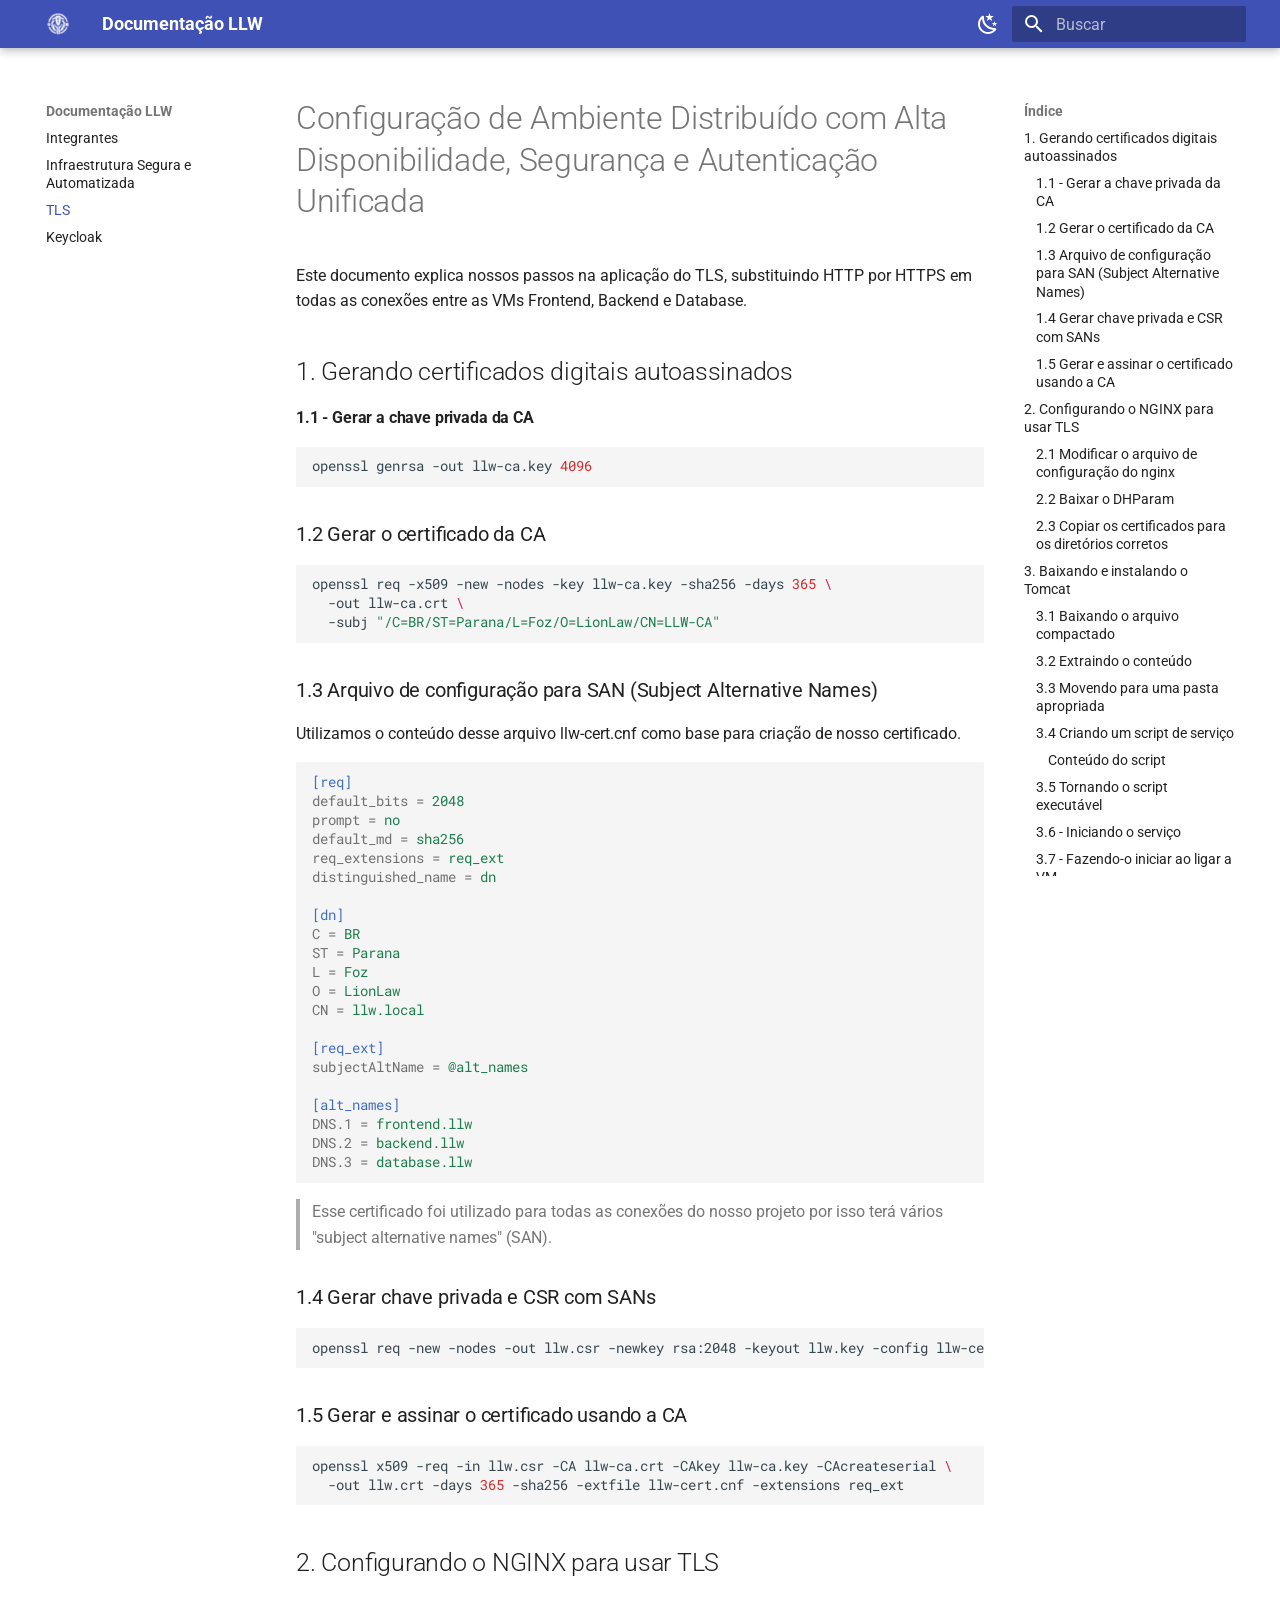
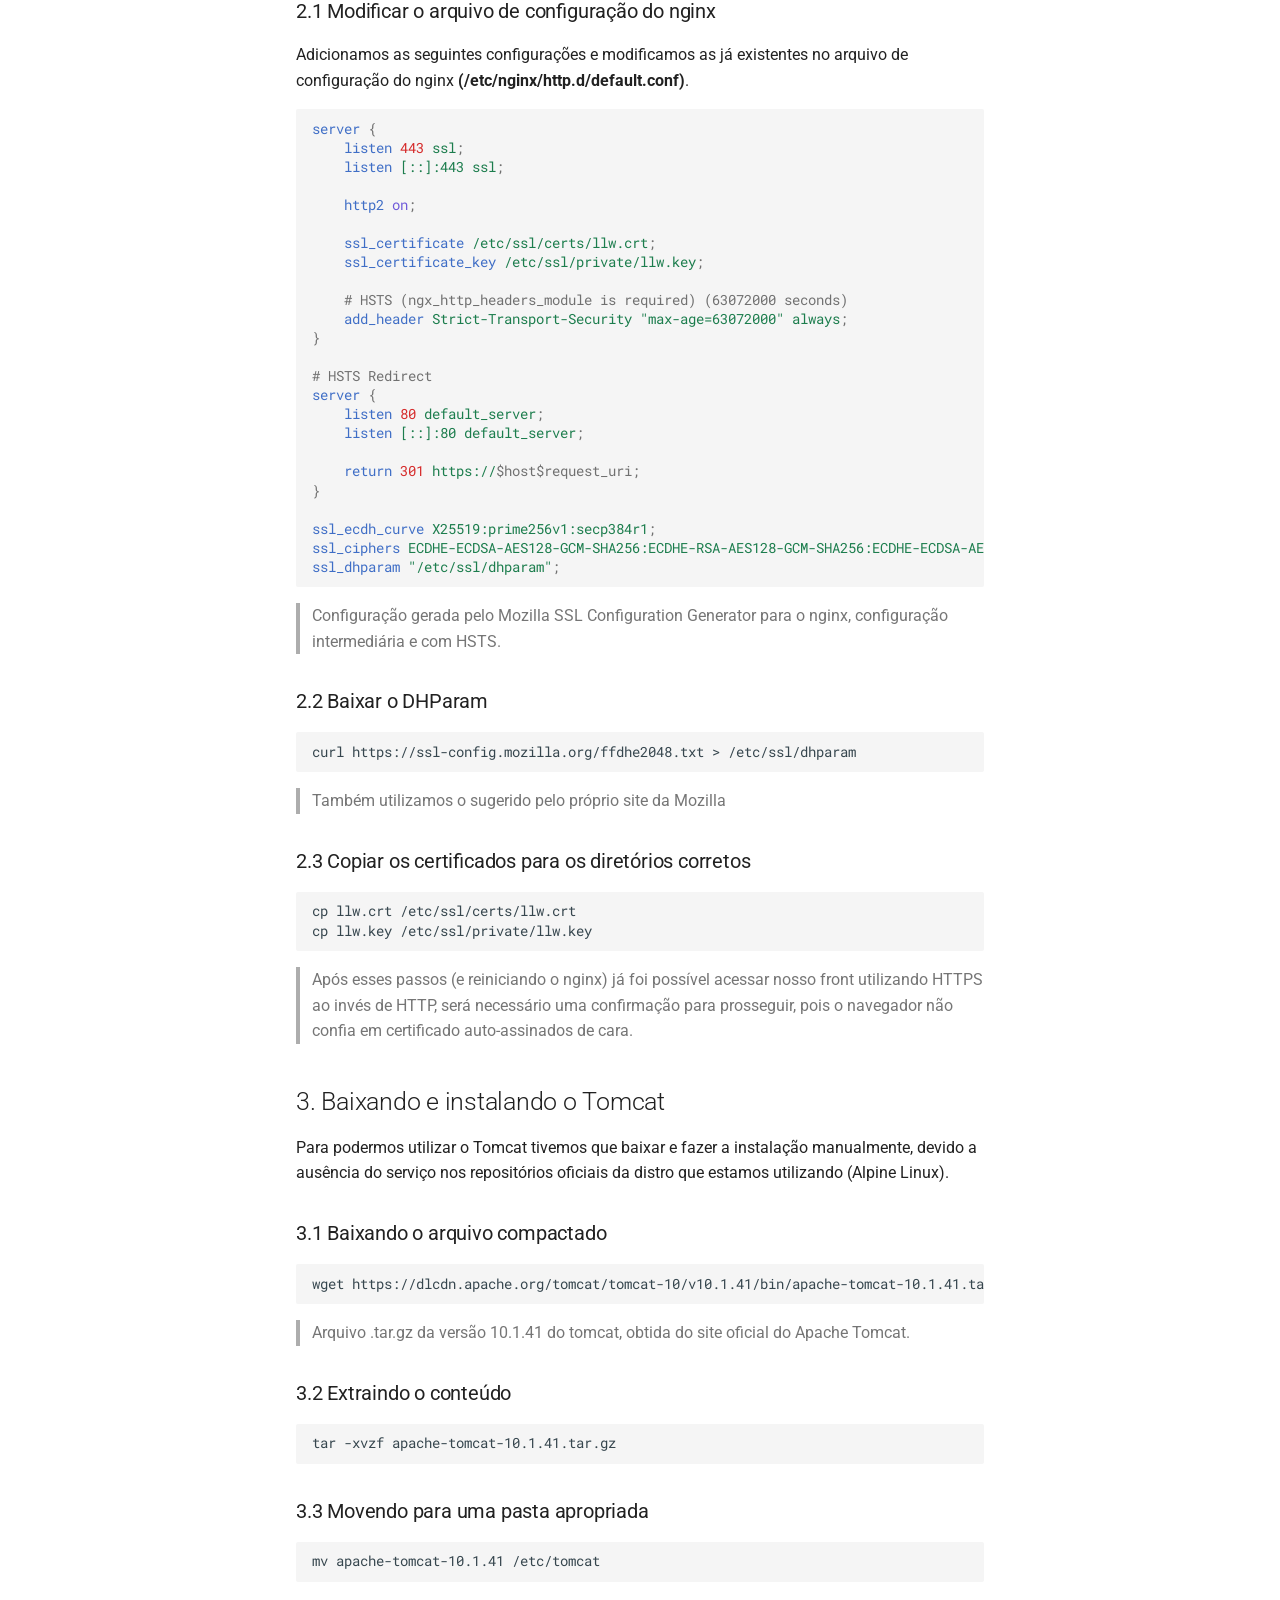
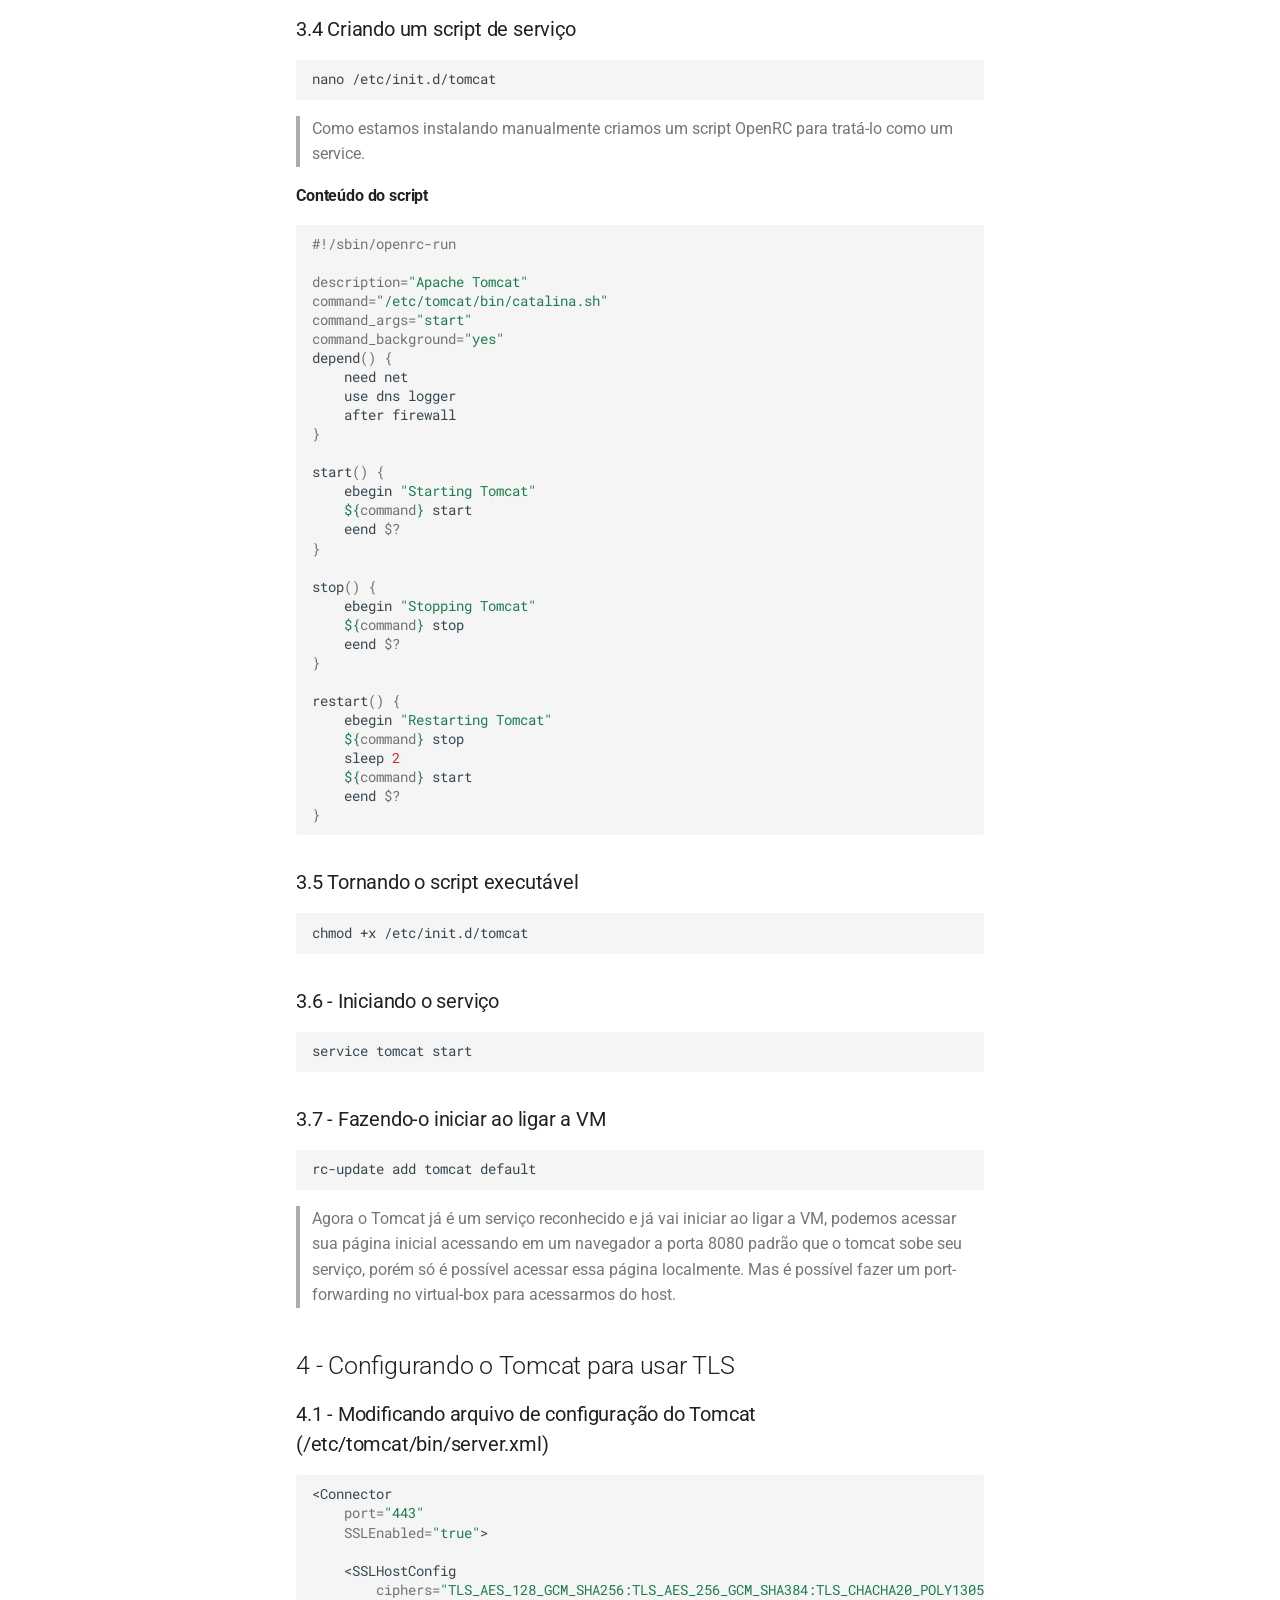
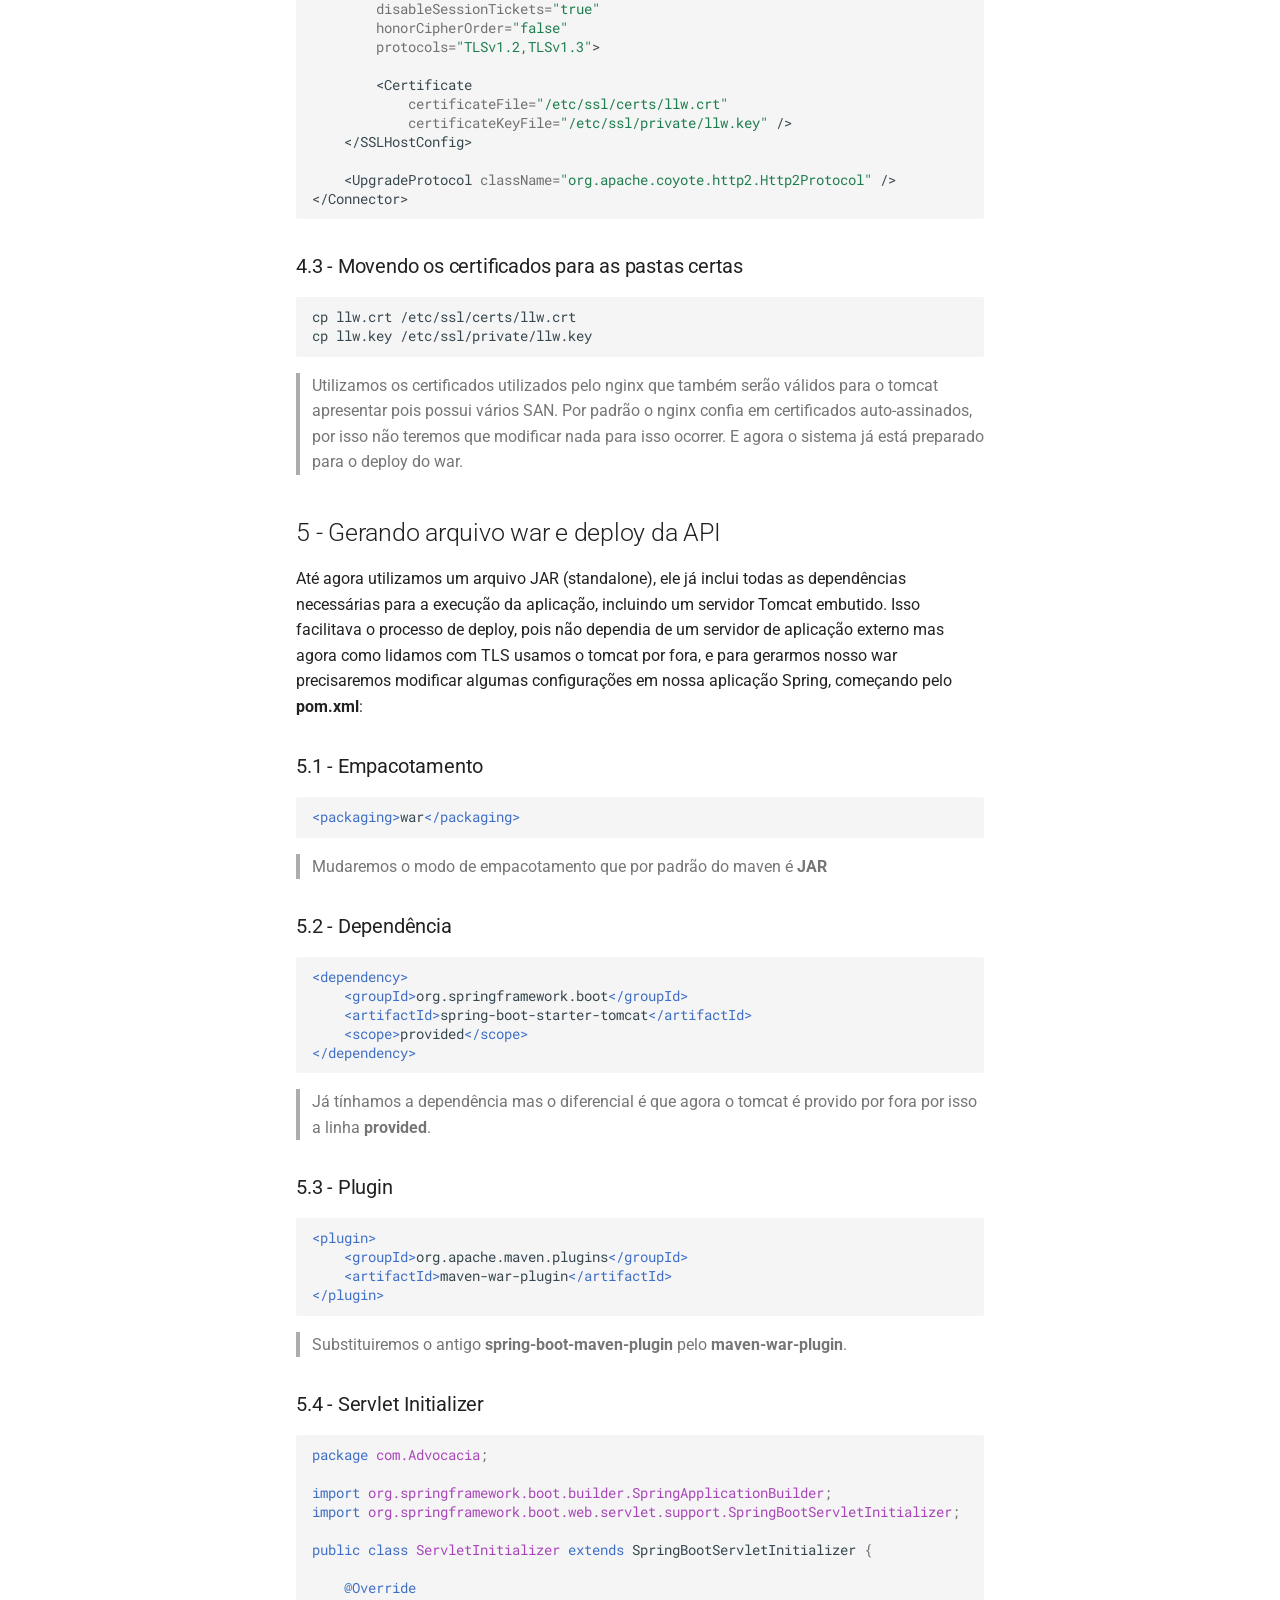
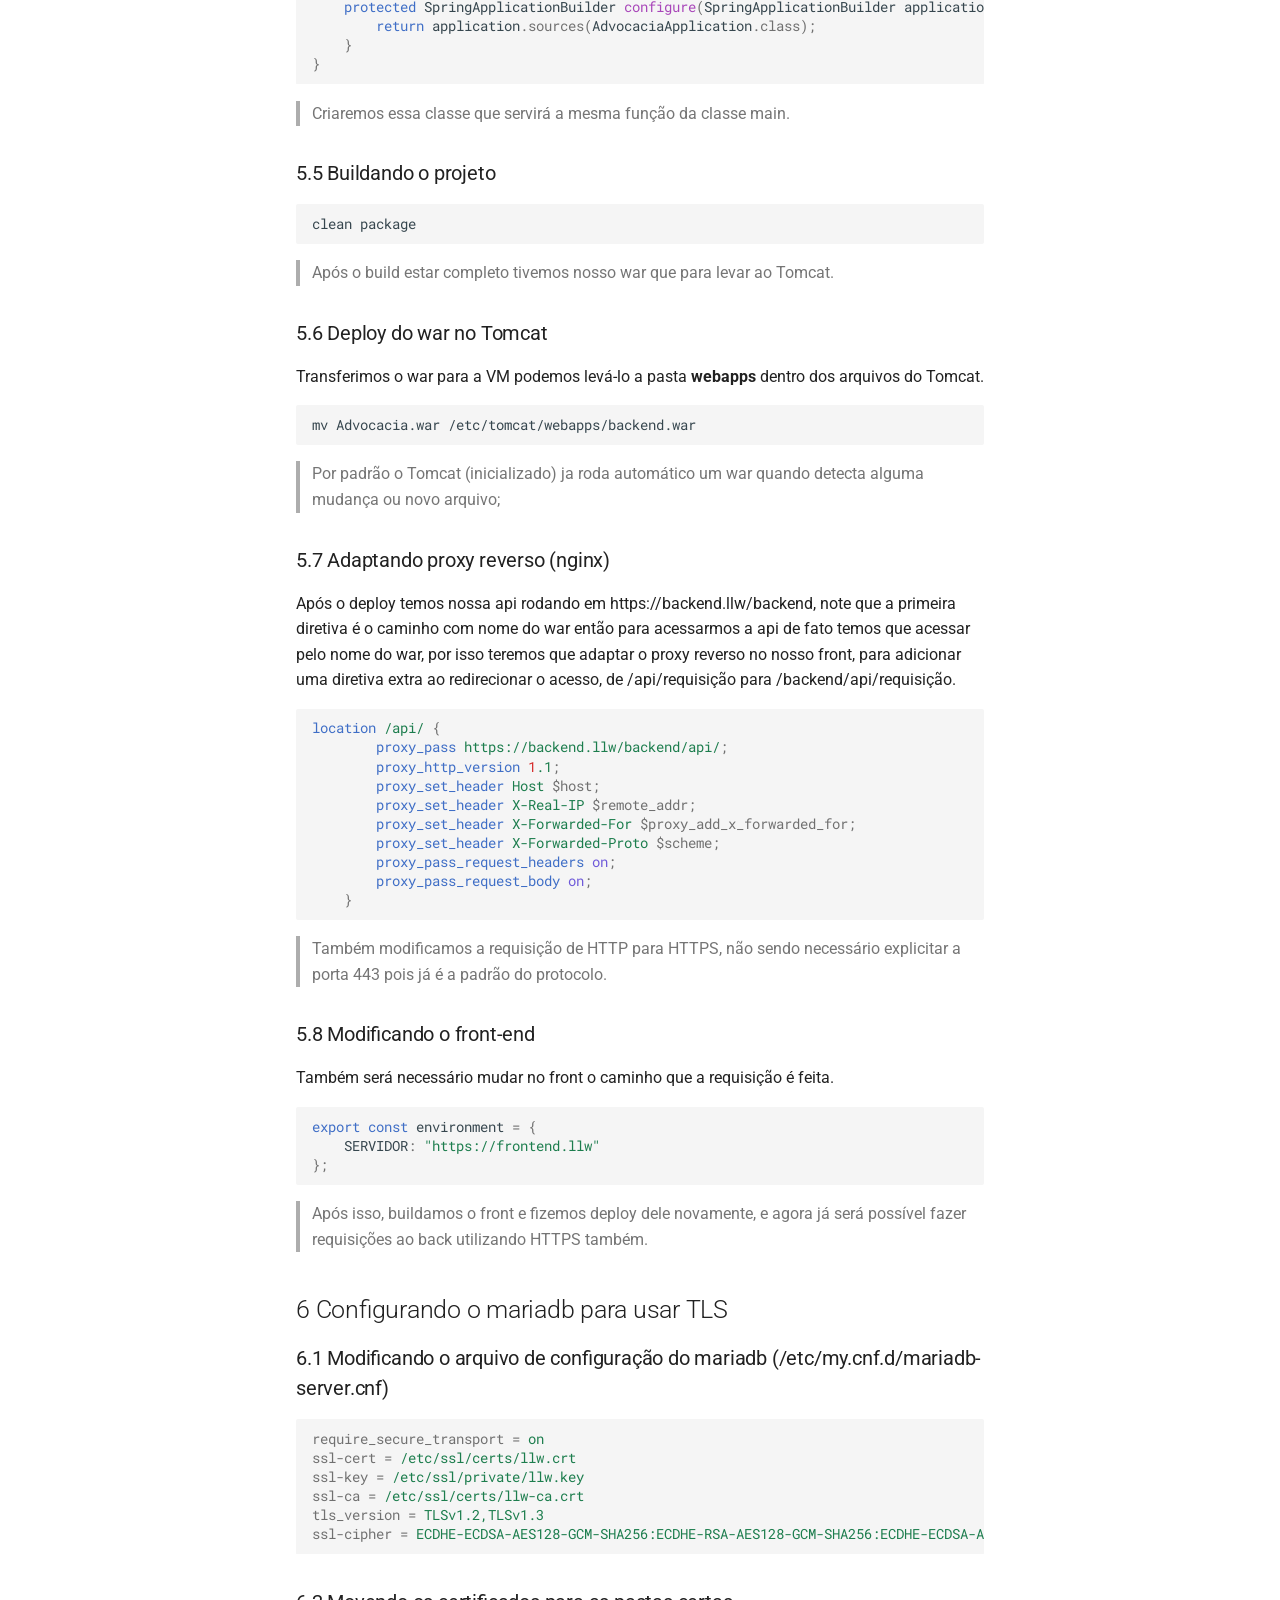
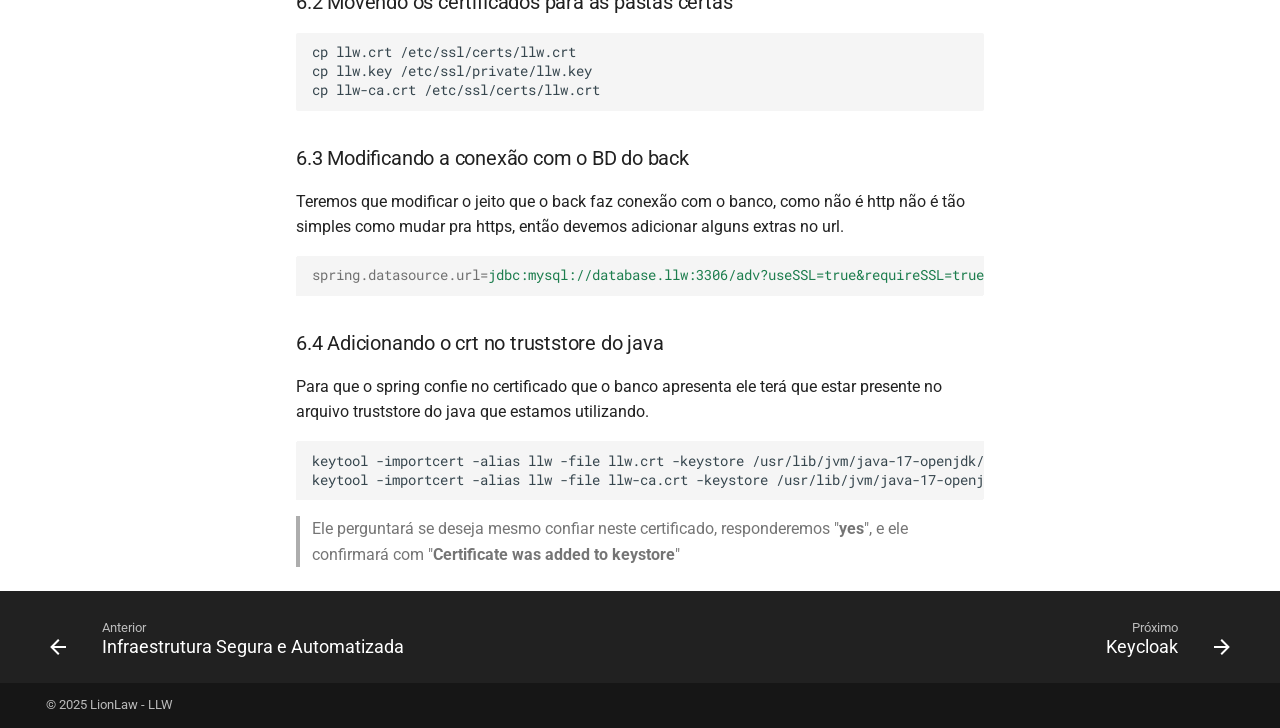
==== commit d66cf8e5: "PIE 3" ====
--- a/index.html
+++ b/index.html
@@ -9,7 +9,7 @@
       
       
       
-        <link rel="prev" href="enunciado/">
+        <link rel="prev" href="mensal2/">
       
       
         <link rel="next" href="keycloak/">
@@ -20,7 +20,7 @@
     
     
       
-        <title>Documentação</title>
+        <title>Documentação LLW</title>
       
     
     
@@ -88,7 +88,7 @@
 
 <header class="md-header md-header--shadow" data-md-component="header">
   <nav class="md-header__inner md-grid" aria-label="Cabeçalho">
-    <a href="." title="Documentação" class="md-header__button md-logo" aria-label="Documentação" data-md-component="logo">
+    <a href="." title="Documentação LLW" class="md-header__button md-logo" aria-label="Documentação LLW" data-md-component="logo">
       
   <img src="llw.ico" alt="logo">
 
@@ -101,7 +101,7 @@
       <div class="md-header__ellipsis">
         <div class="md-header__topic">
           <span class="md-ellipsis">
-            Documentação
+            Documentação LLW
           </span>
         </div>
         <div class="md-header__topic" data-md-component="header-topic">
@@ -218,12 +218,12 @@
 
 <nav class="md-nav md-nav--primary" aria-label="Navegação" data-md-level="0">
   <label class="md-nav__title" for="__drawer">
-    <a href="." title="Documentação" class="md-nav__button md-logo" aria-label="Documentação" data-md-component="logo">
+    <a href="." title="Documentação LLW" class="md-nav__button md-logo" aria-label="Documentação LLW" data-md-component="logo">
       
   <img src="llw.ico" alt="logo">
 
     </a>
-    Documentação
+    Documentação LLW
   </label>
   
   <ul class="md-nav__list" data-md-scrollfix>
@@ -241,6 +241,28 @@
   
   <span class="md-ellipsis">
     Integrantes
+    
+  </span>
+  
+
+      </a>
+    </li>
+  
+
+    
+      
+      
+  
+  
+  
+  
+    <li class="md-nav__item">
+      <a href="mensal2/" class="md-nav__link">
+        
+  
+  
+  <span class="md-ellipsis">
+    Infraestrutura Segura e Automatizada
     
   </span>
   
@@ -693,50 +715,6 @@
   
   <span class="md-ellipsis">
     Keycloak
-    
-  </span>
-  
-
-      </a>
-    </li>
-  
-
-    
-      
-      
-  
-  
-  
-  
-    <li class="md-nav__item">
-      <a href="zap/" class="md-nav__link">
-        
-  
-  
-  <span class="md-ellipsis">
-    Relatório OWASP ZAP
-    
-  </span>
-  
-
-      </a>
-    </li>
-  
-
-    
-      
-      
-  
-  
-  
-  
-    <li class="md-nav__item">
-      <a href="mensal2/" class="md-nav__link">
-        
-  
-  
-  <span class="md-ellipsis">
-    Mensal 2 - Infraestrutura Segura e Automatizada
     
   </span>
   
@@ -1472,7 +1450,7 @@
       <nav class="md-footer__inner md-grid" aria-label="Rodapé" >
         
           
-          <a href="enunciado/" class="md-footer__link md-footer__link--prev" aria-label="Anterior: Integrantes">
+          <a href="mensal2/" class="md-footer__link md-footer__link--prev" aria-label="Anterior: Infraestrutura Segura e Automatizada">
             <div class="md-footer__button md-icon">
               
               <svg xmlns="http://www.w3.org/2000/svg" viewBox="0 0 24 24"><path d="M20 11v2H8l5.5 5.5-1.42 1.42L4.16 12l7.92-7.92L13.5 5.5 8 11z"/></svg>
@@ -1482,7 +1460,7 @@
                 Anterior
               </span>
               <div class="md-ellipsis">
-                Integrantes
+                Infraestrutura Segura e Automatizada
               </div>
             </div>
           </a>
